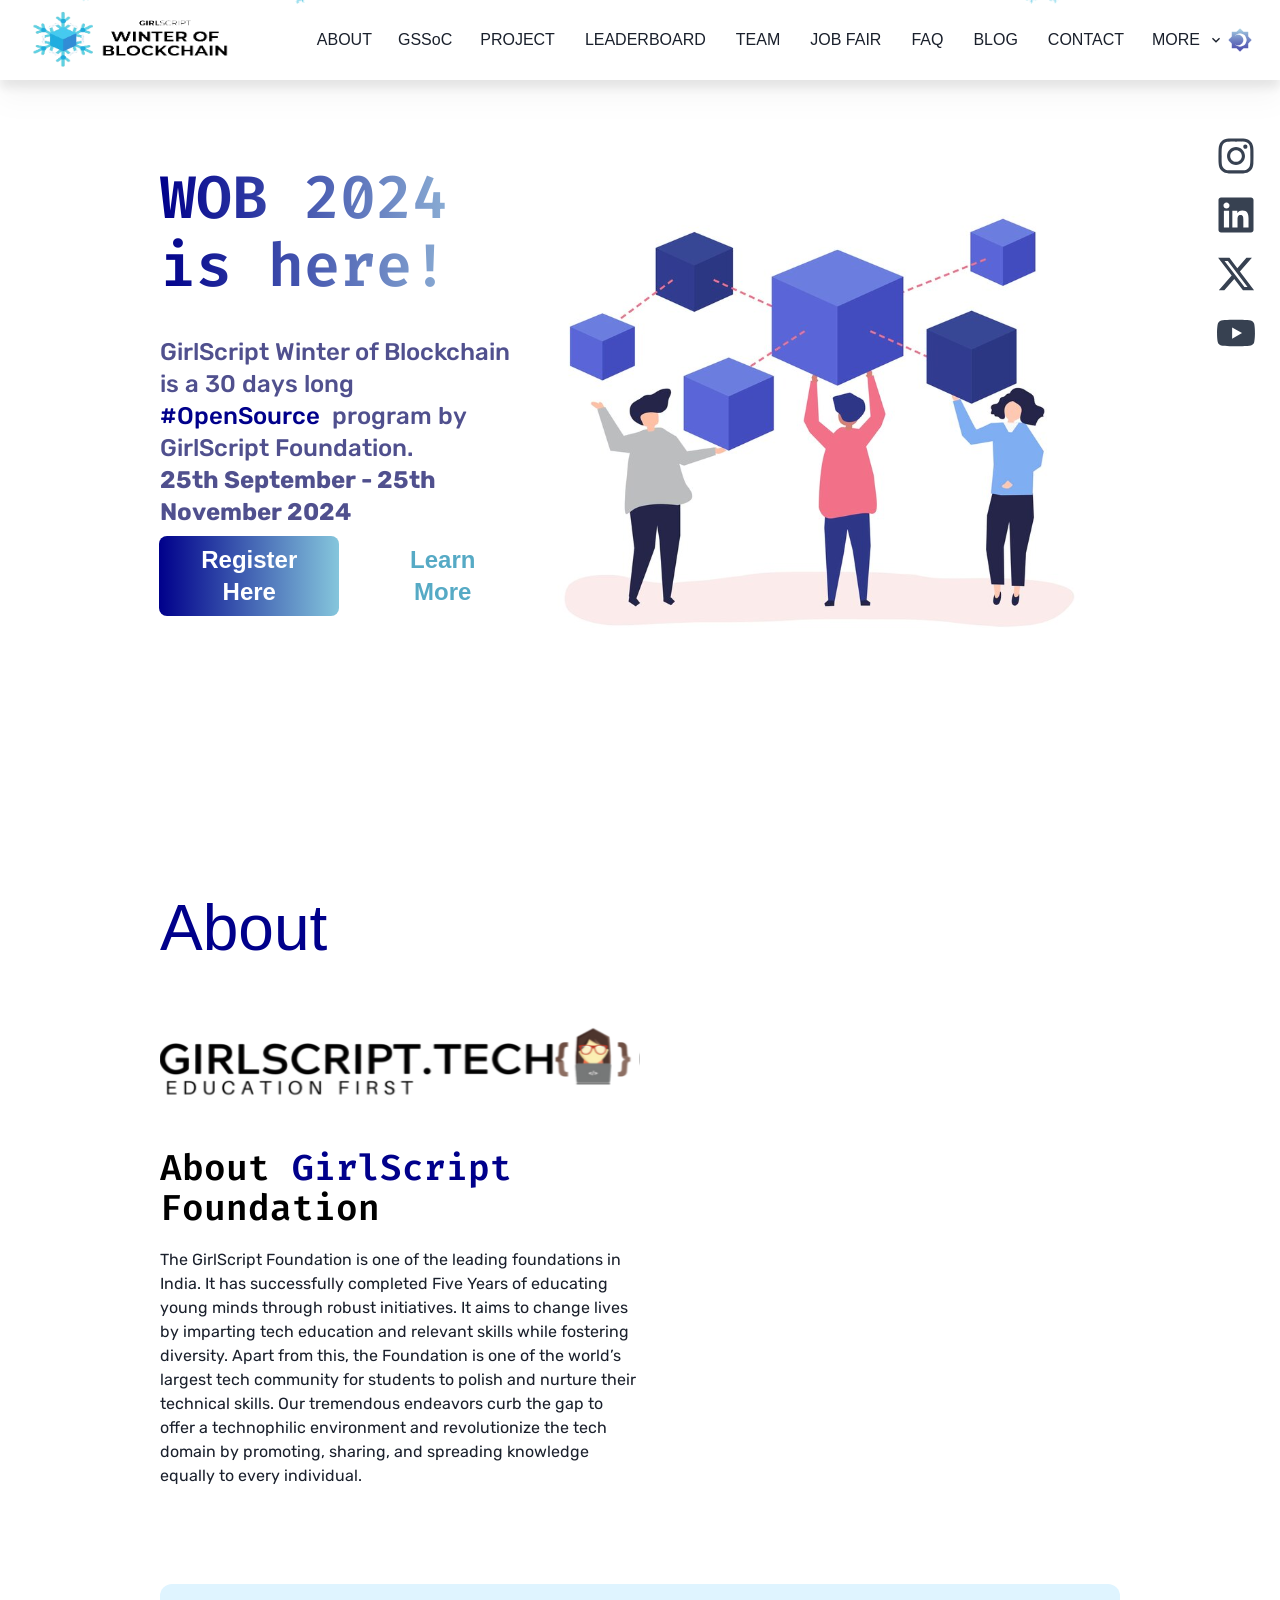
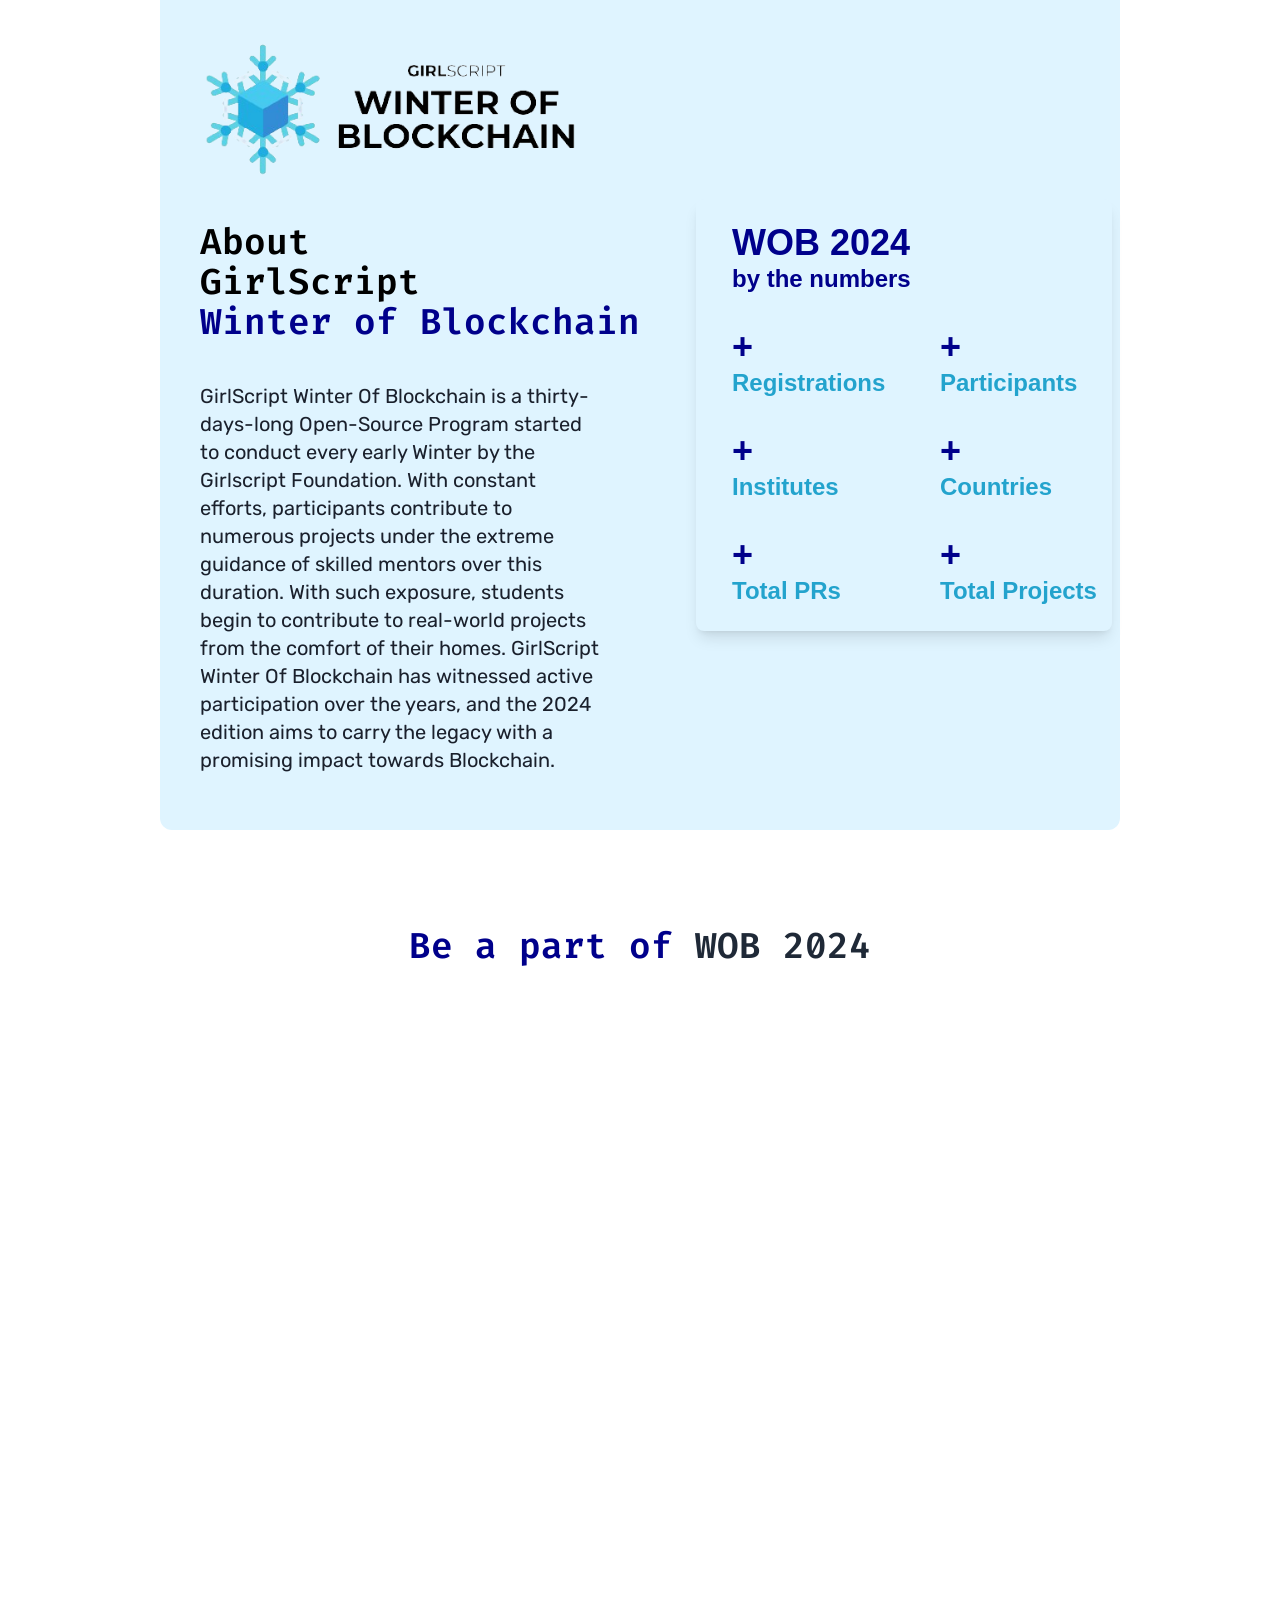
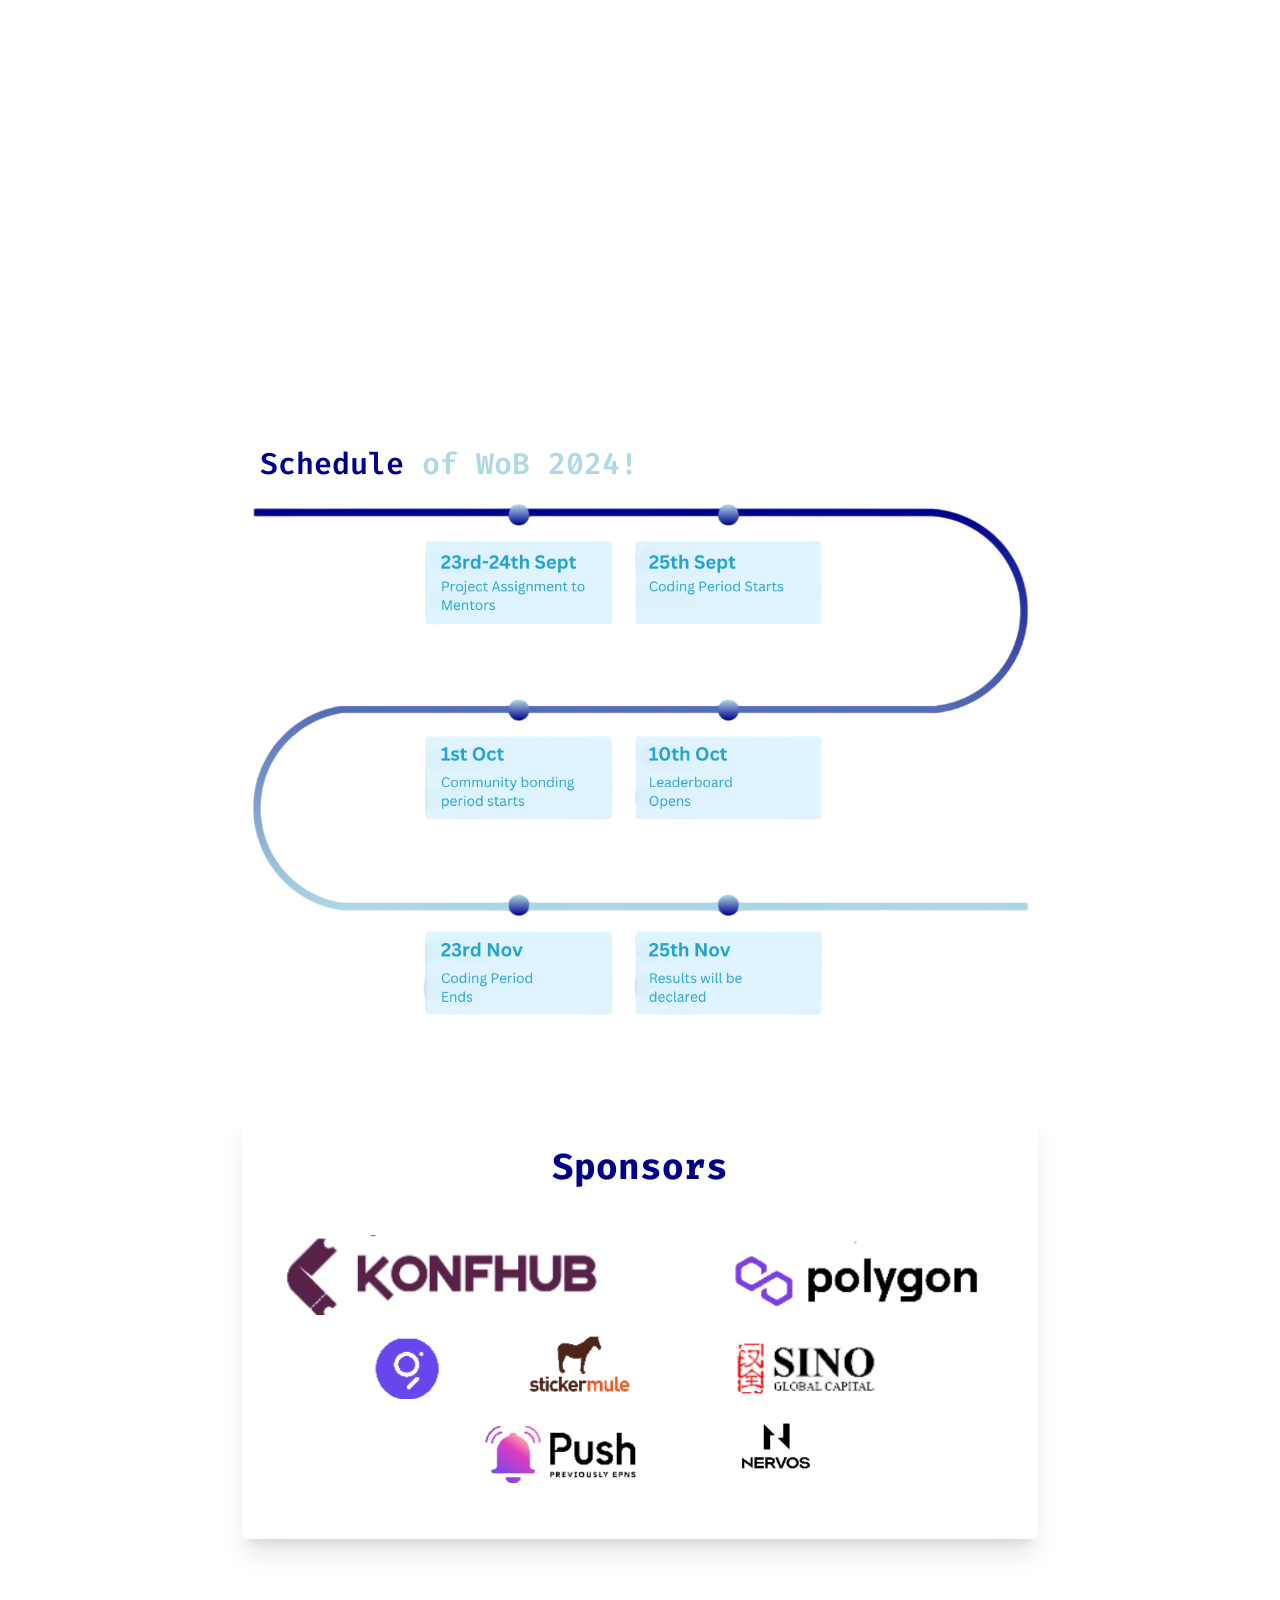
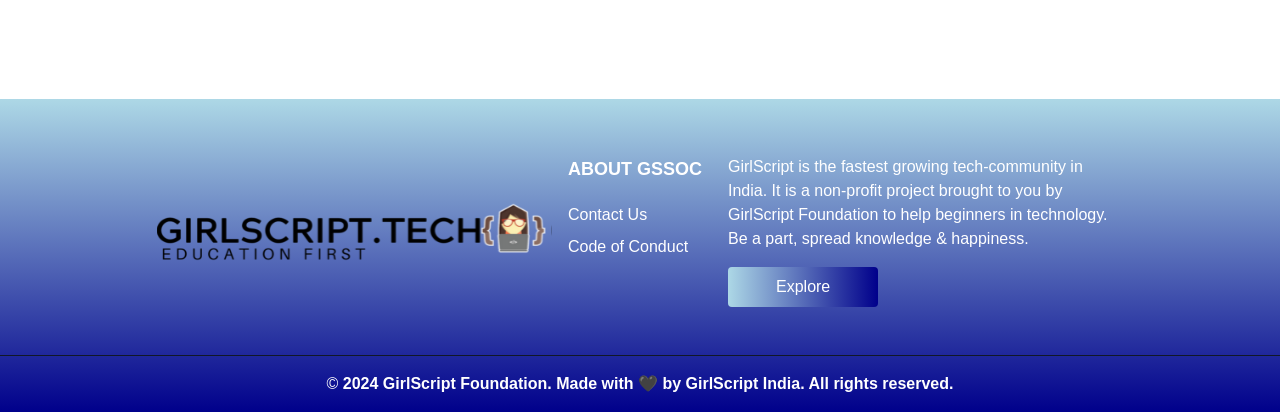
==== index.html @ 6806450c "Deploying to gh-pages from @ girlscript/GS-WOB@f557344ba40207782a99b81d02784aa83be03b54 🚀" ====
<!DOCTYPE html><html><head><meta charSet="utf-8"/><meta name="viewport" content="width=device-width"/><meta name="next-head-count" content="2"/><link rel="preload" href="/_next/static/css/d88851474cd53e49.css" as="style"/><link rel="stylesheet" href="/_next/static/css/d88851474cd53e49.css" data-n-g=""/><noscript data-n-css=""></noscript><script defer="" nomodule="" src="/_next/static/chunks/polyfills-c67a75d1b6f99dc8.js"></script><script src="/_next/static/chunks/webpack-eeb1e4a6befe36e1.js" defer=""></script><script src="/_next/static/chunks/framework-b759e809ec16812b.js" defer=""></script><script src="/_next/static/chunks/main-2c9836ab39151cb8.js" defer=""></script><script src="/_next/static/chunks/pages/_app-d05624e1ec2c5202.js" defer=""></script><script src="/_next/static/chunks/pages/index-8cea9da2bf1e3ccd.js" defer=""></script><script src="/_next/static/betln2hggWYz1Y5YkmkwX/_buildManifest.js" defer=""></script><script src="/_next/static/betln2hggWYz1Y5YkmkwX/_ssgManifest.js" defer=""></script></head><body><div id="__next"><script>!function(){try{var d=document.documentElement,c=d.classList;c.remove('light','dark');var e=localStorage.getItem('theme');if(e){c.add(e|| '')}else{c.add('light');}if(e==='light'||e==='dark'||!e)d.style.colorScheme=e||'light'}catch(t){}}();</script><style data-emotion="css-global 1b7scut">:host,:root,[data-theme]{--chakra-ring-inset:var(--chakra-empty,/*!*/ /*!*/);--chakra-ring-offset-width:0px;--chakra-ring-offset-color:#fff;--chakra-ring-color:rgba(66, 153, 225, 0.6);--chakra-ring-offset-shadow:0 0 #0000;--chakra-ring-shadow:0 0 #0000;--chakra-space-x-reverse:0;--chakra-space-y-reverse:0;--chakra-colors-transparent:transparent;--chakra-colors-current:currentColor;--chakra-colors-black:#000000;--chakra-colors-white:#FFFFFF;--chakra-colors-whiteAlpha-50:rgba(255, 255, 255, 0.04);--chakra-colors-whiteAlpha-100:rgba(255, 255, 255, 0.06);--chakra-colors-whiteAlpha-200:rgba(255, 255, 255, 0.08);--chakra-colors-whiteAlpha-300:rgba(255, 255, 255, 0.16);--chakra-colors-whiteAlpha-400:rgba(255, 255, 255, 0.24);--chakra-colors-whiteAlpha-500:rgba(255, 255, 255, 0.36);--chakra-colors-whiteAlpha-600:rgba(255, 255, 255, 0.48);--chakra-colors-whiteAlpha-700:rgba(255, 255, 255, 0.64);--chakra-colors-whiteAlpha-800:rgba(255, 255, 255, 0.80);--chakra-colors-whiteAlpha-900:rgba(255, 255, 255, 0.92);--chakra-colors-blackAlpha-50:rgba(0, 0, 0, 0.04);--chakra-colors-blackAlpha-100:rgba(0, 0, 0, 0.06);--chakra-colors-blackAlpha-200:rgba(0, 0, 0, 0.08);--chakra-colors-blackAlpha-300:rgba(0, 0, 0, 0.16);--chakra-colors-blackAlpha-400:rgba(0, 0, 0, 0.24);--chakra-colors-blackAlpha-500:rgba(0, 0, 0, 0.36);--chakra-colors-blackAlpha-600:rgba(0, 0, 0, 0.48);--chakra-colors-blackAlpha-700:rgba(0, 0, 0, 0.64);--chakra-colors-blackAlpha-800:rgba(0, 0, 0, 0.80);--chakra-colors-blackAlpha-900:rgba(0, 0, 0, 0.92);--chakra-colors-gray-50:#F7FAFC;--chakra-colors-gray-100:#EDF2F7;--chakra-colors-gray-200:#E2E8F0;--chakra-colors-gray-300:#CBD5E0;--chakra-colors-gray-400:#A0AEC0;--chakra-colors-gray-500:#718096;--chakra-colors-gray-600:#4A5568;--chakra-colors-gray-700:#2D3748;--chakra-colors-gray-800:#1A202C;--chakra-colors-gray-900:#171923;--chakra-colors-red-50:#FFF5F5;--chakra-colors-red-100:#FED7D7;--chakra-colors-red-200:#FEB2B2;--chakra-colors-red-300:#FC8181;--chakra-colors-red-400:#F56565;--chakra-colors-red-500:#E53E3E;--chakra-colors-red-600:#C53030;--chakra-colors-red-700:#9B2C2C;--chakra-colors-red-800:#822727;--chakra-colors-red-900:#63171B;--chakra-colors-orange-50:#FFFAF0;--chakra-colors-orange-100:#FEEBC8;--chakra-colors-orange-200:#FBD38D;--chakra-colors-orange-300:#F6AD55;--chakra-colors-orange-400:#ED8936;--chakra-colors-orange-500:#DD6B20;--chakra-colors-orange-600:#C05621;--chakra-colors-orange-700:#9C4221;--chakra-colors-orange-800:#7B341E;--chakra-colors-orange-900:#652B19;--chakra-colors-yellow-50:#FFFFF0;--chakra-colors-yellow-100:#FEFCBF;--chakra-colors-yellow-200:#FAF089;--chakra-colors-yellow-300:#F6E05E;--chakra-colors-yellow-400:#ECC94B;--chakra-colors-yellow-500:#D69E2E;--chakra-colors-yellow-600:#B7791F;--chakra-colors-yellow-700:#975A16;--chakra-colors-yellow-800:#744210;--chakra-colors-yellow-900:#5F370E;--chakra-colors-green-50:#F0FFF4;--chakra-colors-green-100:#C6F6D5;--chakra-colors-green-200:#9AE6B4;--chakra-colors-green-300:#68D391;--chakra-colors-green-400:#48BB78;--chakra-colors-green-500:#38A169;--chakra-colors-green-600:#2F855A;--chakra-colors-green-700:#276749;--chakra-colors-green-800:#22543D;--chakra-colors-green-900:#1C4532;--chakra-colors-teal-50:#E6FFFA;--chakra-colors-teal-100:#B2F5EA;--chakra-colors-teal-200:#81E6D9;--chakra-colors-teal-300:#4FD1C5;--chakra-colors-teal-400:#38B2AC;--chakra-colors-teal-500:#319795;--chakra-colors-teal-600:#2C7A7B;--chakra-colors-teal-700:#285E61;--chakra-colors-teal-800:#234E52;--chakra-colors-teal-900:#1D4044;--chakra-colors-blue-50:#ebf8ff;--chakra-colors-blue-100:#bee3f8;--chakra-colors-blue-200:#90cdf4;--chakra-colors-blue-300:#63b3ed;--chakra-colors-blue-400:#4299e1;--chakra-colors-blue-500:#3182ce;--chakra-colors-blue-600:#2b6cb0;--chakra-colors-blue-700:#2c5282;--chakra-colors-blue-800:#2a4365;--chakra-colors-blue-900:#1A365D;--chakra-colors-cyan-50:#EDFDFD;--chakra-colors-cyan-100:#C4F1F9;--chakra-colors-cyan-200:#9DECF9;--chakra-colors-cyan-300:#76E4F7;--chakra-colors-cyan-400:#0BC5EA;--chakra-colors-cyan-500:#00B5D8;--chakra-colors-cyan-600:#00A3C4;--chakra-colors-cyan-700:#0987A0;--chakra-colors-cyan-800:#086F83;--chakra-colors-cyan-900:#065666;--chakra-colors-purple-50:#FAF5FF;--chakra-colors-purple-100:#E9D8FD;--chakra-colors-purple-200:#D6BCFA;--chakra-colors-purple-300:#B794F4;--chakra-colors-purple-400:#9F7AEA;--chakra-colors-purple-500:#805AD5;--chakra-colors-purple-600:#6B46C1;--chakra-colors-purple-700:#553C9A;--chakra-colors-purple-800:#44337A;--chakra-colors-purple-900:#322659;--chakra-colors-pink-50:#FFF5F7;--chakra-colors-pink-100:#FED7E2;--chakra-colors-pink-200:#FBB6CE;--chakra-colors-pink-300:#F687B3;--chakra-colors-pink-400:#ED64A6;--chakra-colors-pink-500:#D53F8C;--chakra-colors-pink-600:#B83280;--chakra-colors-pink-700:#97266D;--chakra-colors-pink-800:#702459;--chakra-colors-pink-900:#521B41;--chakra-colors-linkedin-50:#E8F4F9;--chakra-colors-linkedin-100:#CFEDFB;--chakra-colors-linkedin-200:#9BDAF3;--chakra-colors-linkedin-300:#68C7EC;--chakra-colors-linkedin-400:#34B3E4;--chakra-colors-linkedin-500:#00A0DC;--chakra-colors-linkedin-600:#008CC9;--chakra-colors-linkedin-700:#0077B5;--chakra-colors-linkedin-800:#005E93;--chakra-colors-linkedin-900:#004471;--chakra-colors-facebook-50:#E8F4F9;--chakra-colors-facebook-100:#D9DEE9;--chakra-colors-facebook-200:#B7C2DA;--chakra-colors-facebook-300:#6482C0;--chakra-colors-facebook-400:#4267B2;--chakra-colors-facebook-500:#385898;--chakra-colors-facebook-600:#314E89;--chakra-colors-facebook-700:#29487D;--chakra-colors-facebook-800:#223B67;--chakra-colors-facebook-900:#1E355B;--chakra-colors-messenger-50:#D0E6FF;--chakra-colors-messenger-100:#B9DAFF;--chakra-colors-messenger-200:#A2CDFF;--chakra-colors-messenger-300:#7AB8FF;--chakra-colors-messenger-400:#2E90FF;--chakra-colors-messenger-500:#0078FF;--chakra-colors-messenger-600:#0063D1;--chakra-colors-messenger-700:#0052AC;--chakra-colors-messenger-800:#003C7E;--chakra-colors-messenger-900:#002C5C;--chakra-colors-whatsapp-50:#dffeec;--chakra-colors-whatsapp-100:#b9f5d0;--chakra-colors-whatsapp-200:#90edb3;--chakra-colors-whatsapp-300:#65e495;--chakra-colors-whatsapp-400:#3cdd78;--chakra-colors-whatsapp-500:#22c35e;--chakra-colors-whatsapp-600:#179848;--chakra-colors-whatsapp-700:#0c6c33;--chakra-colors-whatsapp-800:#01421c;--chakra-colors-whatsapp-900:#001803;--chakra-colors-twitter-50:#E5F4FD;--chakra-colors-twitter-100:#C8E9FB;--chakra-colors-twitter-200:#A8DCFA;--chakra-colors-twitter-300:#83CDF7;--chakra-colors-twitter-400:#57BBF5;--chakra-colors-twitter-500:#1DA1F2;--chakra-colors-twitter-600:#1A94DA;--chakra-colors-twitter-700:#1681BF;--chakra-colors-twitter-800:#136B9E;--chakra-colors-twitter-900:#0D4D71;--chakra-colors-telegram-50:#E3F2F9;--chakra-colors-telegram-100:#C5E4F3;--chakra-colors-telegram-200:#A2D4EC;--chakra-colors-telegram-300:#7AC1E4;--chakra-colors-telegram-400:#47A9DA;--chakra-colors-telegram-500:#0088CC;--chakra-colors-telegram-600:#007AB8;--chakra-colors-telegram-700:#006BA1;--chakra-colors-telegram-800:#005885;--chakra-colors-telegram-900:#003F5E;--chakra-borders-none:0;--chakra-borders-1px:1px solid;--chakra-borders-2px:2px solid;--chakra-borders-4px:4px solid;--chakra-borders-8px:8px solid;--chakra-fonts-heading:-apple-system,BlinkMacSystemFont,"Segoe UI",Helvetica,Arial,sans-serif,"Apple Color Emoji","Segoe UI Emoji","Segoe UI Symbol";--chakra-fonts-body:-apple-system,BlinkMacSystemFont,"Segoe UI",Helvetica,Arial,sans-serif,"Apple Color Emoji","Segoe UI Emoji","Segoe UI Symbol";--chakra-fonts-mono:SFMono-Regular,Menlo,Monaco,Consolas,"Liberation Mono","Courier New",monospace;--chakra-fontSizes-3xs:0.45rem;--chakra-fontSizes-2xs:0.625rem;--chakra-fontSizes-xs:0.75rem;--chakra-fontSizes-sm:0.875rem;--chakra-fontSizes-md:1rem;--chakra-fontSizes-lg:1.125rem;--chakra-fontSizes-xl:1.25rem;--chakra-fontSizes-2xl:1.5rem;--chakra-fontSizes-3xl:1.875rem;--chakra-fontSizes-4xl:2.25rem;--chakra-fontSizes-5xl:3rem;--chakra-fontSizes-6xl:3.75rem;--chakra-fontSizes-7xl:4.5rem;--chakra-fontSizes-8xl:6rem;--chakra-fontSizes-9xl:8rem;--chakra-fontWeights-hairline:100;--chakra-fontWeights-thin:200;--chakra-fontWeights-light:300;--chakra-fontWeights-normal:400;--chakra-fontWeights-medium:500;--chakra-fontWeights-semibold:600;--chakra-fontWeights-bold:700;--chakra-fontWeights-extrabold:800;--chakra-fontWeights-black:900;--chakra-letterSpacings-tighter:-0.05em;--chakra-letterSpacings-tight:-0.025em;--chakra-letterSpacings-normal:0;--chakra-letterSpacings-wide:0.025em;--chakra-letterSpacings-wider:0.05em;--chakra-letterSpacings-widest:0.1em;--chakra-lineHeights-3:.75rem;--chakra-lineHeights-4:1rem;--chakra-lineHeights-5:1.25rem;--chakra-lineHeights-6:1.5rem;--chakra-lineHeights-7:1.75rem;--chakra-lineHeights-8:2rem;--chakra-lineHeights-9:2.25rem;--chakra-lineHeights-10:2.5rem;--chakra-lineHeights-normal:normal;--chakra-lineHeights-none:1;--chakra-lineHeights-shorter:1.25;--chakra-lineHeights-short:1.375;--chakra-lineHeights-base:1.5;--chakra-lineHeights-tall:1.625;--chakra-lineHeights-taller:2;--chakra-radii-none:0;--chakra-radii-sm:0.125rem;--chakra-radii-base:0.25rem;--chakra-radii-md:0.375rem;--chakra-radii-lg:0.5rem;--chakra-radii-xl:0.75rem;--chakra-radii-2xl:1rem;--chakra-radii-3xl:1.5rem;--chakra-radii-full:9999px;--chakra-space-1:0.25rem;--chakra-space-2:0.5rem;--chakra-space-3:0.75rem;--chakra-space-4:1rem;--chakra-space-5:1.25rem;--chakra-space-6:1.5rem;--chakra-space-7:1.75rem;--chakra-space-8:2rem;--chakra-space-9:2.25rem;--chakra-space-10:2.5rem;--chakra-space-12:3rem;--chakra-space-14:3.5rem;--chakra-space-16:4rem;--chakra-space-20:5rem;--chakra-space-24:6rem;--chakra-space-28:7rem;--chakra-space-32:8rem;--chakra-space-36:9rem;--chakra-space-40:10rem;--chakra-space-44:11rem;--chakra-space-48:12rem;--chakra-space-52:13rem;--chakra-space-56:14rem;--chakra-space-60:15rem;--chakra-space-64:16rem;--chakra-space-72:18rem;--chakra-space-80:20rem;--chakra-space-96:24rem;--chakra-space-px:1px;--chakra-space-0-5:0.125rem;--chakra-space-1-5:0.375rem;--chakra-space-2-5:0.625rem;--chakra-space-3-5:0.875rem;--chakra-shadows-xs:0 0 0 1px rgba(0, 0, 0, 0.05);--chakra-shadows-sm:0 1px 2px 0 rgba(0, 0, 0, 0.05);--chakra-shadows-base:0 1px 3px 0 rgba(0, 0, 0, 0.1),0 1px 2px 0 rgba(0, 0, 0, 0.06);--chakra-shadows-md:0 4px 6px -1px rgba(0, 0, 0, 0.1),0 2px 4px -1px rgba(0, 0, 0, 0.06);--chakra-shadows-lg:0 10px 15px -3px rgba(0, 0, 0, 0.1),0 4px 6px -2px rgba(0, 0, 0, 0.05);--chakra-shadows-xl:0 20px 25px -5px rgba(0, 0, 0, 0.1),0 10px 10px -5px rgba(0, 0, 0, 0.04);--chakra-shadows-2xl:0 25px 50px -12px rgba(0, 0, 0, 0.25);--chakra-shadows-outline:0 0 0 3px rgba(66, 153, 225, 0.6);--chakra-shadows-inner:inset 0 2px 4px 0 rgba(0,0,0,0.06);--chakra-shadows-none:none;--chakra-shadows-dark-lg:rgba(0, 0, 0, 0.1) 0px 0px 0px 1px,rgba(0, 0, 0, 0.2) 0px 5px 10px,rgba(0, 0, 0, 0.4) 0px 15px 40px;--chakra-sizes-1:0.25rem;--chakra-sizes-2:0.5rem;--chakra-sizes-3:0.75rem;--chakra-sizes-4:1rem;--chakra-sizes-5:1.25rem;--chakra-sizes-6:1.5rem;--chakra-sizes-7:1.75rem;--chakra-sizes-8:2rem;--chakra-sizes-9:2.25rem;--chakra-sizes-10:2.5rem;--chakra-sizes-12:3rem;--chakra-sizes-14:3.5rem;--chakra-sizes-16:4rem;--chakra-sizes-20:5rem;--chakra-sizes-24:6rem;--chakra-sizes-28:7rem;--chakra-sizes-32:8rem;--chakra-sizes-36:9rem;--chakra-sizes-40:10rem;--chakra-sizes-44:11rem;--chakra-sizes-48:12rem;--chakra-sizes-52:13rem;--chakra-sizes-56:14rem;--chakra-sizes-60:15rem;--chakra-sizes-64:16rem;--chakra-sizes-72:18rem;--chakra-sizes-80:20rem;--chakra-sizes-96:24rem;--chakra-sizes-px:1px;--chakra-sizes-0-5:0.125rem;--chakra-sizes-1-5:0.375rem;--chakra-sizes-2-5:0.625rem;--chakra-sizes-3-5:0.875rem;--chakra-sizes-max:max-content;--chakra-sizes-min:min-content;--chakra-sizes-full:100%;--chakra-sizes-3xs:14rem;--chakra-sizes-2xs:16rem;--chakra-sizes-xs:20rem;--chakra-sizes-sm:24rem;--chakra-sizes-md:28rem;--chakra-sizes-lg:32rem;--chakra-sizes-xl:36rem;--chakra-sizes-2xl:42rem;--chakra-sizes-3xl:48rem;--chakra-sizes-4xl:56rem;--chakra-sizes-5xl:64rem;--chakra-sizes-6xl:72rem;--chakra-sizes-7xl:80rem;--chakra-sizes-8xl:90rem;--chakra-sizes-prose:60ch;--chakra-sizes-container-sm:640px;--chakra-sizes-container-md:768px;--chakra-sizes-container-lg:1024px;--chakra-sizes-container-xl:1280px;--chakra-zIndices-hide:-1;--chakra-zIndices-auto:auto;--chakra-zIndices-base:0;--chakra-zIndices-docked:10;--chakra-zIndices-dropdown:1000;--chakra-zIndices-sticky:1100;--chakra-zIndices-banner:1200;--chakra-zIndices-overlay:1300;--chakra-zIndices-modal:1400;--chakra-zIndices-popover:1500;--chakra-zIndices-skipLink:1600;--chakra-zIndices-toast:1700;--chakra-zIndices-tooltip:1800;--chakra-transition-property-common:background-color,border-color,color,fill,stroke,opacity,box-shadow,transform;--chakra-transition-property-colors:background-color,border-color,color,fill,stroke;--chakra-transition-property-dimensions:width,height;--chakra-transition-property-position:left,right,top,bottom;--chakra-transition-property-background:background-color,background-image,background-position;--chakra-transition-easing-ease-in:cubic-bezier(0.4, 0, 1, 1);--chakra-transition-easing-ease-out:cubic-bezier(0, 0, 0.2, 1);--chakra-transition-easing-ease-in-out:cubic-bezier(0.4, 0, 0.2, 1);--chakra-transition-duration-ultra-fast:50ms;--chakra-transition-duration-faster:100ms;--chakra-transition-duration-fast:150ms;--chakra-transition-duration-normal:200ms;--chakra-transition-duration-slow:300ms;--chakra-transition-duration-slower:400ms;--chakra-transition-duration-ultra-slow:500ms;--chakra-blur-none:0;--chakra-blur-sm:4px;--chakra-blur-base:8px;--chakra-blur-md:12px;--chakra-blur-lg:16px;--chakra-blur-xl:24px;--chakra-blur-2xl:40px;--chakra-blur-3xl:64px;--chakra-breakpoints-base:0em;--chakra-breakpoints-sm:30em;--chakra-breakpoints-md:48em;--chakra-breakpoints-lg:62em;--chakra-breakpoints-xl:80em;--chakra-breakpoints-2xl:96em;}.chakra-ui-light :host:not([data-theme]),.chakra-ui-light :root:not([data-theme]),.chakra-ui-light [data-theme]:not([data-theme]),[data-theme=light] :host:not([data-theme]),[data-theme=light] :root:not([data-theme]),[data-theme=light] [data-theme]:not([data-theme]),:host[data-theme=light],:root[data-theme=light],[data-theme][data-theme=light]{--chakra-colors-chakra-body-text:var(--chakra-colors-gray-800);--chakra-colors-chakra-body-bg:var(--chakra-colors-white);--chakra-colors-chakra-border-color:var(--chakra-colors-gray-200);--chakra-colors-chakra-inverse-text:var(--chakra-colors-white);--chakra-colors-chakra-subtle-bg:var(--chakra-colors-gray-100);--chakra-colors-chakra-subtle-text:var(--chakra-colors-gray-600);--chakra-colors-chakra-placeholder-color:var(--chakra-colors-gray-500);}.chakra-ui-dark :host:not([data-theme]),.chakra-ui-dark :root:not([data-theme]),.chakra-ui-dark [data-theme]:not([data-theme]),[data-theme=dark] :host:not([data-theme]),[data-theme=dark] :root:not([data-theme]),[data-theme=dark] [data-theme]:not([data-theme]),:host[data-theme=dark],:root[data-theme=dark],[data-theme][data-theme=dark]{--chakra-colors-chakra-body-text:var(--chakra-colors-whiteAlpha-900);--chakra-colors-chakra-body-bg:var(--chakra-colors-gray-800);--chakra-colors-chakra-border-color:var(--chakra-colors-whiteAlpha-300);--chakra-colors-chakra-inverse-text:var(--chakra-colors-gray-800);--chakra-colors-chakra-subtle-bg:var(--chakra-colors-gray-700);--chakra-colors-chakra-subtle-text:var(--chakra-colors-gray-400);--chakra-colors-chakra-placeholder-color:var(--chakra-colors-whiteAlpha-400);}</style><style data-emotion="css-global fubdgu">html{line-height:1.5;-webkit-text-size-adjust:100%;font-family:system-ui,sans-serif;-webkit-font-smoothing:antialiased;text-rendering:optimizeLegibility;-moz-osx-font-smoothing:grayscale;touch-action:manipulation;}body{position:relative;min-height:100%;margin:0;font-feature-settings:"kern";}:where(*, *::before, *::after){border-width:0;border-style:solid;box-sizing:border-box;word-wrap:break-word;}main{display:block;}hr{border-top-width:1px;box-sizing:content-box;height:0;overflow:visible;}:where(pre, code, kbd,samp){font-family:SFMono-Regular,Menlo,Monaco,Consolas,monospace;font-size:1em;}a{background-color:transparent;color:inherit;-webkit-text-decoration:inherit;text-decoration:inherit;}abbr[title]{border-bottom:none;-webkit-text-decoration:underline;text-decoration:underline;-webkit-text-decoration:underline dotted;-webkit-text-decoration:underline dotted;text-decoration:underline dotted;}:where(b, strong){font-weight:bold;}small{font-size:80%;}:where(sub,sup){font-size:75%;line-height:0;position:relative;vertical-align:baseline;}sub{bottom:-0.25em;}sup{top:-0.5em;}img{border-style:none;}:where(button, input, optgroup, select, textarea){font-family:inherit;font-size:100%;line-height:1.15;margin:0;}:where(button, input){overflow:visible;}:where(button, select){text-transform:none;}:where(
          button::-moz-focus-inner,
          [type="button"]::-moz-focus-inner,
          [type="reset"]::-moz-focus-inner,
          [type="submit"]::-moz-focus-inner
        ){border-style:none;padding:0;}fieldset{padding:0.35em 0.75em 0.625em;}legend{box-sizing:border-box;color:inherit;display:table;max-width:100%;padding:0;white-space:normal;}progress{vertical-align:baseline;}textarea{overflow:auto;}:where([type="checkbox"], [type="radio"]){box-sizing:border-box;padding:0;}input[type="number"]::-webkit-inner-spin-button,input[type="number"]::-webkit-outer-spin-button{-webkit-appearance:none!important;}input[type="number"]{-moz-appearance:textfield;}input[type="search"]{-webkit-appearance:textfield;outline-offset:-2px;}input[type="search"]::-webkit-search-decoration{-webkit-appearance:none!important;}::-webkit-file-upload-button{-webkit-appearance:button;font:inherit;}details{display:block;}summary{display:-webkit-box;display:-webkit-list-item;display:-ms-list-itembox;display:list-item;}template{display:none;}[hidden]{display:none!important;}:where(
          blockquote,
          dl,
          dd,
          h1,
          h2,
          h3,
          h4,
          h5,
          h6,
          hr,
          figure,
          p,
          pre
        ){margin:0;}button{background:transparent;padding:0;}fieldset{margin:0;padding:0;}:where(ol, ul){margin:0;padding:0;}textarea{resize:vertical;}:where(button, [role="button"]){cursor:pointer;}button::-moz-focus-inner{border:0!important;}table{border-collapse:collapse;}:where(h1, h2, h3, h4, h5, h6){font-size:inherit;font-weight:inherit;}:where(button, input, optgroup, select, textarea){padding:0;line-height:inherit;color:inherit;}:where(img, svg, video, canvas, audio, iframe, embed, object){display:block;}:where(img, video){max-width:100%;height:auto;}[data-js-focus-visible] :focus:not([data-focus-visible-added]):not(
          [data-focus-visible-disabled]
        ){outline:none;box-shadow:none;}select::-ms-expand{display:none;}:root,:host{--chakra-vh:100vh;}@supports (height: -webkit-fill-available){:root,:host{--chakra-vh:-webkit-fill-available;}}@supports (height: -moz-fill-available){:root,:host{--chakra-vh:-moz-fill-available;}}@supports (height: 100dvh){:root,:host{--chakra-vh:100dvh;}}</style><style data-emotion="css-global 1cgn62j">body{font-family:var(--chakra-fonts-body);color:var(--chakra-colors-chakra-body-text);background:var(--chakra-colors-chakra-body-bg);transition-property:background-color;transition-duration:var(--chakra-transition-duration-normal);line-height:var(--chakra-lineHeights-base);}*::-webkit-input-placeholder{color:var(--chakra-colors-chakra-placeholder-color);}*::-moz-placeholder{color:var(--chakra-colors-chakra-placeholder-color);}*:-ms-input-placeholder{color:var(--chakra-colors-chakra-placeholder-color);}*::placeholder{color:var(--chakra-colors-chakra-placeholder-color);}*,*::before,::after{border-color:var(--chakra-colors-chakra-border-color);}</style><div class="transition-colors dark:bg-darkmode_gray-0 dark:transition-colors"> <style>
      #nprogress {
        pointer-events: none;
      }
      #nprogress .bar {
        background: #85C6DC;
        position: fixed;
        z-index: 9999;
        top: 0;
        left: 0;
        width: 100%;
        height: 3px;
      }
      #nprogress .peg {
        display: block;
        position: absolute;
        right: 0px;
        width: 100px;
        height: 100%;
        box-shadow: 0 0 10px #85C6DC, 0 0 5px #85C6DC;
        opacity: 1;
        -webkit-transform: rotate(3deg) translate(0px, -4px);
        -ms-transform: rotate(3deg) translate(0px, -4px);
        transform: rotate(3deg) translate(0px, -4px);
      }
      #nprogress .spinner {
        display: block;
        position: fixed;
        z-index: 1031;
        top: 15px;
        right: 15px;
      }
      #nprogress .spinner-icon {
        width: 18px;
        height: 18px;
        box-sizing: border-box;
        border: solid 2px transparent;
        border-top-color: #85C6DC;
        border-left-color: #85C6DC;
        border-radius: 50%;
        -webkit-animation: nprogresss-spinner 400ms linear infinite;
        animation: nprogress-spinner 400ms linear infinite;
      }
      .nprogress-custom-parent {
        overflow: hidden;
        position: relative;
      }
      .nprogress-custom-parent #nprogress .spinner,
      .nprogress-custom-parent #nprogress .bar {
        position: absolute;
      }
      @-webkit-keyframes nprogress-spinner {
        0% {
          -webkit-transform: rotate(0deg);
        }
        100% {
          -webkit-transform: rotate(360deg);
        }
      }
      @keyframes nprogress-spinner {
        0% {
          transform: rotate(0deg);
        }
        100% {
          transform: rotate(360deg);
        }
      }
    </style><div class="hidden lg:block"><span class="sc-aXZVg yrKom"><svg width="22" height="22" viewBox="0 0 24 24" fill="none" stroke="#fff" stroke-width="2" stroke-linecap="round" stroke-linejoin="round"><path d="M12 19V5M5 12l7-7 7 7"></path></svg></span></div><div class="scroll-progress-container"><div class="scroll-progress-bar" style="width:0;background:#85C6DC"></div></div><footer id="Contact"><div class="footer-2 bg-gradient-to-b from-[#ADD8E6] to-[#00008B] pt-6 md:pt-8"><div class="container px-4 mx-auto"><div class="md:flex md:flex-wrap justify-center md:-mx-4 py-6 md:pb-8"><div class="footer-info pt-10 lg:w-1/3 md:px-4"><img class="cursor-pointer" src="/GS_Foundation_logo_Black.svg" alt="logo"/></div><div class="md:w-2/3 max-w-[144px] lg:w-1/3 justify-center mt-12 lg:mt-0"><div class="sm:flex"><div class="sm:flex-1"><h6 class="text-lg font-bold text-white uppercase mt-4 md:mt-0 mb-4 hover:underline">ABOUT GSSOC</h6><div><span class="font-normal text-white py-1 hover:underline block cursor-pointer">Contact Us</span><a class="font-normal text-white py-1 block hover:underline" href="/wobCodeofConduct">Code of Conduct</a></div></div></div></div><div class="md:w-1/3 max-w-[480px] md:px-4 md:text-left mt-12 lg:mt-0"><h5 class="text-base text-white font-normal mb-4">GirlScript is the fastest growing tech-community in India. It is a non-profit project brought to you by GirlScript Foundation to help beginners in technology. Be a part, spread knowledge &amp; happiness.</h5><a href="https://www.linkedin.com/company/girlscript-foundation/?originalSubdomain=in"><button class="bg-gradient-to-r from-[#ADD8E6] to-[#00008B] text-white rounded py-2 px-4 md:px-12">Explore</button></a></div></div></div><div class="border-t border-solid border-gray-900 mt-4 py-4"><div class="container px-4 mx-auto"><div class="md:flex md:-mx-4 md:items-center"><div class="md:flex-1 md:px-4 text-center "><p class="text-white">©<!-- --> <strong>2024 GirlScript Foundation. Made with 🖤️ by GirlScript India. All rights reserved.</strong></p></div></div></div></div></div></footer></div><span></span><span id="__chakra_env" hidden=""></span></div><script id="__NEXT_DATA__" type="application/json">{"props":{"pageProps":{}},"page":"/","query":{},"buildId":"betln2hggWYz1Y5YkmkwX","nextExport":true,"autoExport":true,"isFallback":false,"scriptLoader":[]}</script></body></html>
---- _next/static/css/d88851474cd53e49.css ----
@import url("https://fonts.googleapis.com/css2?family=Rubik");@import url("https://fonts.googleapis.com/css2?family=Fira+Code&display=swap");@import url("https://fonts.googleapis.com/css2?family=Playfair+Display&display=swap");
/* ! tailwindcss v3.4.6 | MIT License | https://tailwindcss.com */:host,html{-moz-tab-size:4;-o-tab-size:4}input::-moz-placeholder,textarea::-moz-placeholder{opacity:1;color:#9ca3af}.appearance-none{-webkit-appearance:none;-moz-appearance:none}.gap-x-1{-moz-column-gap:.25rem}.gap-x-20{-moz-column-gap:5rem}.gap-x-28{-moz-column-gap:7rem}.object-cover{-o-object-fit:cover}.object-right{-o-object-position:right}.placeholder-\[\#85C6DC\]::-moz-placeholder{--tw-placeholder-opacity:1;color:rgb(133 198 220/var(--tw-placeholder-opacity))}html{scroll-behavior:smooth}.snowflake{position:fixed;top:-10px;width:20px;height:20px;background-image:url(/WoB/snowfall.png);background-size:cover;background-repeat:no-repeat;opacity:.8;pointer-events:none;animation:fall linear infinite}@keyframes fall{to{transform:translateY(100vh)}}.flip-clock{--fcc-flip-duration:0.5s;--fcc-spacing:8px;--fcc-digit-block-width:84px;--fcc-digit-block-height:90px;--fcc-digit-block-radius:5px;--fcc-digit-block-spacing:5px;--fcc-digit-font-size:98px;--fcc-digit-color:#fff;--fcc-label-font-size:18px;--fcc-label-color:#fff;--fcc-background:radial-gradient(circle,#add8e6 0%,#00008b 100%);--fcc-divider-color:#fff;--fcc-divider-height:3px;--fcc-separator-size:6px;--fcc-separator-color:#fff}@media (max-width:768px){.flip-clock{--fcc-digit-block-width:60px;--fcc-digit-block-height:65px;--fcc-digit-font-size:70px;--fcc-label-font-size:14px}}@media (max-width:480px){.flip-clock{--fcc-digit-block-width:25px;--fcc-digit-block-height:30px;--fcc-digit-font-size:20px;--fcc-label-font-size:8px;--fcc-divider-height:1px;--fcc-separator-size:3px}}@keyframes float{0%{transform:translatey(0)}50%{transform:translatey(-20px)}to{transform:translatey(0)}}.img__container>img{transform:translatey(0);animation:float 6s ease-in-out infinite}#CTA-button{transition:1s ease-in-out;margin-left:-1px;margin-right:10px}#CTA-button:hover{transform:scale(1.1);box-shadow:0 0 20px #ff7a19}#CTA-button-wob{transition:1s ease-in-out;margin-left:-1px;margin-right:10px}#CTA-button-wob:hover{transform:scale(1.1);box-shadow:0 0 20px #85c6dc}#CTA-button1{transition:1s ease-in-out;margin-left:10px}#CTA-button1:hover{transform:scale(1.1);box-shadow:0 0 20px #ff7a19}.link-underline{border-bottom-width:0;background-image:linear-gradient(transparent,transparent),linear-gradient(#fff,#fff);background-size:0 3px;background-position:0 100%;background-repeat:no-repeat;transition:background-size .2s ease-in-out}.link-underline-black{background-image:linear-gradient(transparent,transparent),linear-gradient(#ff6701,#fc9219)}.link-underline:hover{background-size:100% 3px;background-position:0 100%}.statscol{width:200px}.timeline-item-title .active{font-size:xx-large}#Sponsors{padding-top:100px;margin-top:-100px}.search-count{position:absolute;left:auto;right:21px;color:#94a3b8;-webkit-user-select:none;-ms-user-select:none;z-index:0}.search-container{max-width:300px;width:80%;align-items:center;justify-content:flex-end}.loader-div{position:fixed;width:100vw;height:100vh;top:0;z-index:13}.overlay{height:100%;top:0;background-color:#f1f5f9;opacity:.8}.loader-group-container,.overlay{position:absolute;width:100%;z-index:13}.loader-group-container{top:38vh;opacity:1;align-items:center}.loader-group{background-color:#fff;height:200px;width:200px;display:flex;flex-direction:column;align-items:center;margin:auto;justify-content:center;padding:0 10px;box-shadow:0 7px 29px 0 hsla(240,5%,41%,.2)}.fullscreen{position:fixed;z-index:13;height:200vh;width:96vw;margin:0 2vw}.table-cell{vertical-align:middle}.loader{height:4rem!important;width:4rem!important}.loading-msg{color:#000;margin-top:20px;font-family:Rubik,sans-serif;font-size:16px;text-align:center}.skeleton-circle-lg{height:160px!important;width:160px!important;margin:auto}.skeleton-circle-md{height:80px!important;width:80px!important;margin:auto}.pr-links{color:#2563eb;opacity:.9}.dark-modal .pr-links{color:#dbeafe}.pr-links:hover{text-decoration:underline;opacity:1}.close-btn:hover,.view-btn:hover{background-color:#fa500c!important}.dark-modal{background-color:#000!important}.modal-score{background-color:#ebfaeb;margin-left:20px;font-size:22px}.username:hover{text-decoration:underline}.pagination-holder{position:relative;width:100%;margin-bottom:15px;height:50px}.pagination{display:flex;justify-content:flex-end;margin-top:10px;width:fit-content;width:-moz-fit-content;position:absolute;right:0;background-color:#f3f4f6;padding:5px;border-radius:100px;transition:all .5s ease-in-out 0s}.dark-theme.pagination{background-color:#171717}.pagination .page-item{height:2.2rem;width:2.4rem;align-items:center;cursor:pointer;border-radius:100px;transition:all .5s ease-in-out 0s}.pagination .page-item:last-child{border-right:none}.dark-theme.pagination .page-item.active-page{background-color:#525252;box-shadow:inset 0 30px 60px -12px rgba(50,50,93,.25),inset 0 18px 36px -18px rgba(0,0,0,.3)}.pagination .page-item.active-page{background-color:#d1d5db;box-shadow:0 2px 5px -1px rgba(50,50,93,.25),0 1px 3px -1px rgba(0,0,0,.3)}.dark-theme.pagination .page-item .page-link{color:#fff}.pagination .page-link{font-weight:bolder;display:flex;height:100%;align-items:center;align-self:center;justify-content:center;transition:all .5s ease-in-out 0s}@media screen and (max-width:600px){.css-1blinku-TitleWrapper{color:#fc9219;font-size:xx-small!important;text-align:left!important}.pagination{padding:0}.pagination .page-item{height:35px;width:30px}}@media screen and (min-width:601px){.css-1blinku-TitleWrapper{color:#fc9219}}@media screen and (max-width:800px){.search-container{max-width:200px;width:80%}.loader-group{height:150px;width:150px}.table-cell{vertical-align:middle}.loader{height:3rem!important;width:3rem!important}.loading-msg{color:#000;margin-top:20px;font-family:Rubik,sans-serif;font-size:14px;text-align:center}.skeleton-circle-lg,.skeleton-circle-md{height:65px!important;width:65px!important}}@media screen and (max-width:400px){.search-container{max-width:unset;width:80%}}.arrow{width:30px;height:30px;position:absolute;top:50%;transform:translateY(-50%);-webkit-transform:translateY(-50%);fill:#fff;cursor:pointer}.arrow--left{left:5px}.arrow--right{left:auto;right:5px}.arrow--disabled{fill:hsla(0,0%,100%,.5)}.keen-slider__slide{width:"300px"}#OrangeCon{background-color:#eb5a0c;opacity:1;background-image:repeating-radial-gradient(circle at 0 0,transparent 0,#eb5a0c 30px),repeating-linear-gradient(#a8400855,#a84008)}#BlackCon{background-color:#000;opacity:1;background-image:radial-gradient(#fd7617 2px,transparent 0),radial-gradient(#fd7617 2px,#000 0);background-size:80px 80px;background-position:0 0,40px 40px}#PNGCon{background-image:url(https://user-images.githubusercontent.com/64256342/165560868-8a025a10-992f-46b5-beaf-686aafd78522.png)}#BlobCon,#PNGCon{background-repeat:no-repeat;background-position:bottom;background-size:cover}#BlobCon{background-color:#000;background-image:url("data:image/svg+xml;utf8, %3Csvg width=%22100%25%22 height=%22100%25%22 viewBox=%220 0 1000 1000%22 xmlns=%22http:%2F%2Fwww.w3.org%2F2000%2Fsvg%22 %3E %3Cdefs%3E %3ClinearGradient id=%22linearGradientId%22 gradientTransform=%22rotate(-45 0.5 0.5)%22%3E %3Cstop offset=%220%25%22 stop-color=%22%23fd7617%22 %2F%3E %3Cstop offset=%22100%25%22 stop-color=%22%23eb5a0c%22 %2F%3E %3C%2FlinearGradient%3E %3CclipPath id=%22shape%22%3E %3Cpath fill=%22currentColor%22 d=%22M787.5%2C682.5Q711%2C865%2C526%2C820Q341%2C775%2C175%2C637.5Q9%2C500%2C164%2C343.5Q319%2C187%2C499.5%2C187.5Q680%2C188%2C772%2C344Q864%2C500%2C787.5%2C682.5Z%22%3E%3C%2Fpath%3E %3C%2FclipPath%3E %3C%2Fdefs%3E %3Cg clip-path=%22url(%23shape)%22%3E %3Cpath fill=%22url(%23linearGradientId)%22 d=%22M787.5%2C682.5Q711%2C865%2C526%2C820Q341%2C775%2C175%2C637.5Q9%2C500%2C164%2C343.5Q319%2C187%2C499.5%2C187.5Q680%2C188%2C772%2C344Q864%2C500%2C787.5%2C682.5Z%22 %2F%3E %3C%2Fg%3E %3C%2Fsvg%3E")}.skeleton-circle-lg,.skeleton-circle-md{height:54px!important;width:54px!important}.banner{display:block;background-repeat:no-repeat;width:975px;height:688px;position:relative}.banner,.cert-ca,.cert-contrib,.cert-mentor,.cert-orgteam,.cert-pa,.cert-speaker,.cert-topcontrib{background-size:contain}.contrib_name_2024{position:absolute;top:45%;left:63%;text-align:center;width:60%;transform:translate(-50%,-50%)}.cert_id_2024{left:42%}.cert_id_2024,.issue_2024{position:absolute;bottom:3%;text-align:center;width:60%;transform:translate(-50%,-50%)}.issue_2024{right:-37%}.contrib_name_2023{position:absolute;top:36%;left:70%;text-align:center;width:60%;transform:translate(-50%,-50%)}.export-mode .contrib_name{top:30.5%;left:64%;transform:translate(-50%,-50%)}.text-big-orange{font-size:30px;font-weight:700;color:#fd7617;font-family:Playfair Display,sans-serif}#no-mobile-alert{display:none}.scroll-progress-container{position:fixed;top:0;left:0;width:100%;height:7px;z-index:9999}.scroll-progress-bar{height:100%;background-color:#ff8000}@media only screen and (max-width:1250px){.contrib_name{top:46%;left:67%}.text-big-orange{font-size:25px}}@media only screen and (max-width:1210px){.banner{background-size:calc(100% - 100px)}.contrib_name{top:44%;left:60%}.text-big-orange{font-size:23px}}@media only screen and (max-width:1175px){.contrib_name{top:43%;left:60%}.text-big-orange{font-size:20px}}@media only screen and (max-width:1080px){.contrib_name{top:41%;left:60%}.banner{display:block;background-size:contain;width:998px;position:absolute;height:704px}.contrib_name{top:250px;left:790px;width:400px;transform:translate(-50%,-50%)}.text-big-orange{font-size:35px}#no-mobile-alert{display:block}}#IPFSCon{background-color:#041a2a;opacity:1;background-image:linear-gradient(90deg,#041a2a,#0f2f4f);background-size:80px 80px;background-position:0 0,40px 40px}@media (prefers-reduced-motion:no-preference){.hover\:motion-safe\:animate-ping:hover{animation:ping 1s cubic-bezier(0,0,.2,1) infinite}}@media (min-width:640px){.sm\:block{display:block}.sm\:flex{display:flex}.sm\:w-11\/12{width:91.666667%}.sm\:w-fit{width:-moz-fit-content;width:fit-content}.sm\:flex-1{flex:1 1 0%}.sm\:grid-cols-2{grid-template-columns:repeat(2,minmax(0,1fr))}.sm\:flex-row{flex-direction:row}.sm\:px-10{padding-left:2.5rem;padding-right:2.5rem}.sm\:px-3{padding-left:.75rem;padding-right:.75rem}.sm\:text-3xl{font-size:1.875rem;line-height:2.25rem}.sm\:text-5xl{font-size:3rem;line-height:1}.sm\:text-lg{font-size:1.125rem;line-height:1.75rem}.sm\:text-sm{font-size:.875rem;line-height:1.25rem}}@media (min-width:768px){.md\:absolute{position:absolute}.md\:bottom-5{bottom:1.25rem}.md\:left-9{left:2.25rem}.md\:order-first{order:-9999}.md\:-mx-4{margin-left:-1rem;margin-right:-1rem}.md\:mx-20{margin-left:5rem;margin-right:5rem}.md\:mb-10{margin-bottom:2.5rem}.md\:mb-12{margin-bottom:3rem}.md\:mb-52{margin-bottom:13rem}.md\:mb-9{margin-bottom:2.25rem}.md\:ml-20{margin-left:5rem}.md\:mr-20{margin-right:5rem}.md\:mt-0{margin-top:0}.md\:block{display:block}.md\:flex{display:flex}.md\:grid{display:grid}.md\:contents{display:contents}.md\:h-\[100vh\]{height:100vh}.md\:h-\[600px\]{height:600px}.md\:w-1\/2{width:50%}.md\:w-1\/3{width:33.333333%}.md\:w-16{width:4rem}.md\:w-2\/3{width:66.666667%}.md\:w-4\/5{width:80%}.md\:w-\[360px\]{width:360px}.md\:w-\[461px\]{width:461px}.md\:w-\[48\%\]{width:48%}.md\:w-auto{width:auto}.md\:flex-1{flex:1 1 0%}.md\:basis-6\/12{flex-basis:50%}.md\:grid-cols-1{grid-template-columns:repeat(1,minmax(0,1fr))}.md\:grid-cols-2{grid-template-columns:repeat(2,minmax(0,1fr))}.md\:grid-cols-3{grid-template-columns:repeat(3,minmax(0,1fr))}.md\:flex-row{flex-direction:row}.md\:flex-wrap{flex-wrap:wrap}.md\:items-center{align-items:center}.md\:justify-center{justify-content:center}.md\:justify-around{justify-content:space-around}.md\:justify-items-stretch{justify-items:stretch}.md\:gap-3{gap:.75rem}.md\:gap-6{gap:1.5rem}.md\:gap-x-2{-moz-column-gap:.5rem;column-gap:.5rem}.md\:gap-y-8{row-gap:2rem}.md\:bg-transparent{background-color:transparent}.md\:p-4{padding:1rem}.md\:px-0{padding-left:0;padding-right:0}.md\:px-12{padding-left:3rem;padding-right:3rem}.md\:px-16{padding-left:4rem;padding-right:4rem}.md\:px-20{padding-left:5rem;padding-right:5rem}.md\:px-24{padding-left:6rem;padding-right:6rem}.md\:px-4{padding-left:1rem;padding-right:1rem}.md\:py-0{padding-top:0;padding-bottom:0}.md\:py-10{padding-top:2.5rem;padding-bottom:2.5rem}.md\:py-2{padding-top:.5rem;padding-bottom:.5rem}.md\:pb-8{padding-bottom:2rem}.md\:pt-8{padding-top:2rem}.md\:text-left{text-align:left}.md\:text-right{text-align:right}.md\:text-2xl{font-size:1.5rem;line-height:2rem}.md\:text-4xl{font-size:2.25rem;line-height:2.5rem}.md\:text-5xl{font-size:3rem;line-height:1}.md\:text-6xl{font-size:3.75rem;line-height:1}.md\:text-lg{font-size:1.125rem;line-height:1.75rem}.md\:text-xl{font-size:1.25rem;line-height:1.75rem}.md\:text-white{--tw-text-opacity:1;color:rgb(255 255 255/var(--tw-text-opacity))}.md\:shadow-\[0_0_20px_3px_rgba\(0\2c 0\2c 0\2c 0\.1\)\]{--tw-shadow:0 0 20px 3px rgba(0,0,0,.1);--tw-shadow-colored:0 0 20px 3px var(--tw-shadow-color);box-shadow:var(--tw-ring-offset-shadow,0 0 #0000),var(--tw-ring-shadow,0 0 #0000),var(--tw-shadow)}}

/*
! tailwindcss v3.4.6 | MIT License | https://tailwindcss.com
*/*,:after,:before{box-sizing:border-box;border:0 solid #e5e7eb}:after,:before{--tw-content:""}:host,html{line-height:1.5;-webkit-text-size-adjust:100%;tab-size:4;font-family:Fira Code,monospace;font-feature-settings:normal;font-variation-settings:normal;-webkit-tap-highlight-color:transparent}body{margin:0;line-height:inherit}hr{height:0;color:inherit;border-top-width:1px}abbr:where([title]){-webkit-text-decoration:underline dotted;text-decoration:underline dotted}h1,h2,h3,h4,h5,h6{font-size:inherit;font-weight:inherit}a{color:inherit;text-decoration:inherit}b,strong{font-weight:bolder}code,kbd,pre,samp{font-family:ui-monospace,SFMono-Regular,Menlo,Monaco,Consolas,Liberation Mono,Courier New,monospace;font-feature-settings:normal;font-variation-settings:normal;font-size:1em}small{font-size:80%}sub,sup{font-size:75%;line-height:0;position:relative;vertical-align:baseline}sub{bottom:-.25em}sup{top:-.5em}table{text-indent:0;border-color:inherit;border-collapse:collapse}button,input,optgroup,select,textarea{font-family:inherit;font-feature-settings:inherit;font-variation-settings:inherit;font-size:100%;font-weight:inherit;line-height:inherit;letter-spacing:inherit;color:inherit;margin:0;padding:0}button,select{text-transform:none}button,input:where([type=button]),input:where([type=reset]),input:where([type=submit]){-webkit-appearance:button;background-color:transparent;background-image:none}:-moz-focusring{outline:auto}:-moz-ui-invalid{box-shadow:none}progress{vertical-align:baseline}::-webkit-inner-spin-button,::-webkit-outer-spin-button{height:auto}[type=search]{-webkit-appearance:textfield;outline-offset:-2px}::-webkit-search-decoration{-webkit-appearance:none}::-webkit-file-upload-button{-webkit-appearance:button;font:inherit}summary{display:list-item}blockquote,dd,dl,figure,h1,h2,h3,h4,h5,h6,hr,p,pre{margin:0}fieldset{margin:0}fieldset,legend{padding:0}menu,ol,ul{list-style:none;margin:0;padding:0}dialog{padding:0}textarea{resize:vertical}input::placeholder,textarea::placeholder{opacity:1;color:#9ca3af}[role=button],button{cursor:pointer}:disabled{cursor:default}audio,canvas,embed,iframe,img,object,svg,video{display:block;vertical-align:middle}img,video{max-width:100%;height:auto}[hidden]{display:none}*,:after,:before{--tw-border-spacing-x:0;--tw-border-spacing-y:0;--tw-translate-x:0;--tw-translate-y:0;--tw-rotate:0;--tw-skew-x:0;--tw-skew-y:0;--tw-scale-x:1;--tw-scale-y:1;--tw-pan-x: ;--tw-pan-y: ;--tw-pinch-zoom: ;--tw-scroll-snap-strictness:proximity;--tw-gradient-from-position: ;--tw-gradient-via-position: ;--tw-gradient-to-position: ;--tw-ordinal: ;--tw-slashed-zero: ;--tw-numeric-figure: ;--tw-numeric-spacing: ;--tw-numeric-fraction: ;--tw-ring-inset: ;--tw-ring-offset-width:0px;--tw-ring-offset-color:#fff;--tw-ring-color:rgba(59,130,246,.5);--tw-ring-offset-shadow:0 0 #0000;--tw-ring-shadow:0 0 #0000;--tw-shadow:0 0 #0000;--tw-shadow-colored:0 0 #0000;--tw-blur: ;--tw-brightness: ;--tw-contrast: ;--tw-grayscale: ;--tw-hue-rotate: ;--tw-invert: ;--tw-saturate: ;--tw-sepia: ;--tw-drop-shadow: ;--tw-backdrop-blur: ;--tw-backdrop-brightness: ;--tw-backdrop-contrast: ;--tw-backdrop-grayscale: ;--tw-backdrop-hue-rotate: ;--tw-backdrop-invert: ;--tw-backdrop-opacity: ;--tw-backdrop-saturate: ;--tw-backdrop-sepia: ;--tw-contain-size: ;--tw-contain-layout: ;--tw-contain-paint: ;--tw-contain-style: }::backdrop{--tw-border-spacing-x:0;--tw-border-spacing-y:0;--tw-translate-x:0;--tw-translate-y:0;--tw-rotate:0;--tw-skew-x:0;--tw-skew-y:0;--tw-scale-x:1;--tw-scale-y:1;--tw-pan-x: ;--tw-pan-y: ;--tw-pinch-zoom: ;--tw-scroll-snap-strictness:proximity;--tw-gradient-from-position: ;--tw-gradient-via-position: ;--tw-gradient-to-position: ;--tw-ordinal: ;--tw-slashed-zero: ;--tw-numeric-figure: ;--tw-numeric-spacing: ;--tw-numeric-fraction: ;--tw-ring-inset: ;--tw-ring-offset-width:0px;--tw-ring-offset-color:#fff;--tw-ring-color:rgba(59,130,246,.5);--tw-ring-offset-shadow:0 0 #0000;--tw-ring-shadow:0 0 #0000;--tw-shadow:0 0 #0000;--tw-shadow-colored:0 0 #0000;--tw-blur: ;--tw-brightness: ;--tw-contrast: ;--tw-grayscale: ;--tw-hue-rotate: ;--tw-invert: ;--tw-saturate: ;--tw-sepia: ;--tw-drop-shadow: ;--tw-backdrop-blur: ;--tw-backdrop-brightness: ;--tw-backdrop-contrast: ;--tw-backdrop-grayscale: ;--tw-backdrop-hue-rotate: ;--tw-backdrop-invert: ;--tw-backdrop-opacity: ;--tw-backdrop-saturate: ;--tw-backdrop-sepia: ;--tw-contain-size: ;--tw-contain-layout: ;--tw-contain-paint: ;--tw-contain-style: }.container{width:100%}@media (min-width:640px){.container{max-width:640px}}@media (min-width:768px){.container{max-width:768px}}@media (min-width:1024px){.container{max-width:1024px}}@media (min-width:1280px){.container{max-width:1280px}}@media (min-width:1536px){.container{max-width:1536px}}@media (min-width:1600px){.container{max-width:1600px}}.invisible{visibility:hidden}.fixed{position:fixed}.absolute{position:absolute}.relative{position:relative}.sticky{position:sticky}.inset-0{inset:0}.-right-5{right:-1.25rem}.bottom-1\/4{bottom:25%}.bottom-\[30\%\]{bottom:30%}.left-0{left:0}.left-\[5\%\]{left:5%}.right-0{right:0}.right-1{right:.25rem}.right-1\/4{right:25%}.right-2{right:.5rem}.right-\[30\%\]{right:30%}.right-\[5\%\]{right:5%}.top-0{top:0}.top-10{top:2.5rem}.top-2{top:.5rem}.top-20{top:5rem}.top-\[-5\%\]{top:-5%}.z-10{z-index:10}.z-50{z-index:50}.z-\[1\]{z-index:1}.z-\[5\]{z-index:5}.m-0{margin:0}.m-auto{margin:auto}.\!mx-auto{margin-left:auto!important;margin-right:auto!important}.-mx-1{margin-left:-.25rem;margin-right:-.25rem}.mx-5{margin-left:1.25rem;margin-right:1.25rem}.mx-auto{margin-left:auto;margin-right:auto}.my-1{margin-top:.25rem;margin-bottom:.25rem}.my-10{margin-top:2.5rem;margin-bottom:2.5rem}.my-12{margin-top:3rem;margin-bottom:3rem}.my-2{margin-top:.5rem;margin-bottom:.5rem}.my-3{margin-top:.75rem;margin-bottom:.75rem}.my-4{margin-top:1rem;margin-bottom:1rem}.my-5{margin-top:1.25rem;margin-bottom:1.25rem}.my-6{margin-top:1.5rem;margin-bottom:1.5rem}.my-\[5px\]{margin-top:5px;margin-bottom:5px}.-mr-1{margin-right:-.25rem}.mb-0{margin-bottom:0}.mb-10{margin-bottom:2.5rem}.mb-12{margin-bottom:3rem}.mb-2{margin-bottom:.5rem}.mb-20{margin-bottom:5rem}.mb-24{margin-bottom:6rem}.mb-3{margin-bottom:.75rem}.mb-4{margin-bottom:1rem}.mb-5{margin-bottom:1.25rem}.mb-6{margin-bottom:1.5rem}.mb-7{margin-bottom:1.75rem}.mb-8{margin-bottom:2rem}.ml-10{margin-left:2.5rem}.ml-2{margin-left:.5rem}.ml-4{margin-left:1rem}.ml-5{margin-left:1.25rem}.ml-\[30px\]{margin-left:30px}.mr-1{margin-right:.25rem}.mr-2{margin-right:.5rem}.mr-2\.5{margin-right:.625rem}.mr-3{margin-right:.75rem}.mr-4{margin-right:1rem}.mr-6{margin-right:1.5rem}.mr-\[20px\]{margin-right:20px}.mt-1{margin-top:.25rem}.mt-10{margin-top:2.5rem}.mt-12{margin-top:3rem}.mt-16{margin-top:4rem}.mt-2{margin-top:.5rem}.mt-20{margin-top:5rem}.mt-3{margin-top:.75rem}.mt-4{margin-top:1rem}.mt-5{margin-top:1.25rem}.mt-8{margin-top:2rem}.box-border{box-sizing:border-box}.block{display:block}.inline-block{display:inline-block}.flex{display:flex}.inline-flex{display:inline-flex}.table{display:table}.grid{display:grid}.hidden{display:none}.h-0{height:0}.h-1\/2{height:50%}.h-10{height:2.5rem}.h-12{height:3rem}.h-16{height:4rem}.h-20{height:5rem}.h-6{height:1.5rem}.h-7{height:1.75rem}.h-8{height:2rem}.h-80{height:20rem}.h-96{height:24rem}.h-\[100vh\]{height:100vh}.h-\[290px\]{height:290px}.h-\[2px\]{height:2px}.h-\[36px\]{height:36px}.h-\[40px\]{height:40px}.h-\[434px\]{height:434px}.h-\[464px\]{height:464px}.h-\[550px\]{height:550px}.h-\[61px\]{height:61px}.h-\[800px\]{height:800px}.h-\[89px\]{height:89px}.h-auto{height:auto}.h-full{height:100%}.min-h-screen{min-height:100vh}.w-1\/2{width:50%}.w-10{width:2.5rem}.w-12{width:3rem}.w-28{width:7rem}.w-3\/5{width:60%}.w-56{width:14rem}.w-6{width:1.5rem}.w-64{width:16rem}.w-7{width:1.75rem}.w-8{width:2rem}.w-9\/12{width:75%}.w-\[100px\]{width:100px}.w-\[260px\]{width:260px}.w-\[36px\]{width:36px}.w-\[380px\]{width:380px}.w-\[90\%\]{width:90%}.w-auto{width:auto}.w-full{width:100%}.w-screen{width:100vw}.min-w-\[300px\]{min-width:300px}.min-w-full{min-width:100%}.max-w-36{max-width:9rem}.max-w-\[1171px\]{max-width:1171px}.max-w-\[1232px\]{max-width:1232px}.max-w-\[144px\]{max-width:144px}.max-w-\[290px\]{max-width:290px}.max-w-\[325px\]{max-width:325px}.max-w-\[336px\]{max-width:336px}.max-w-\[461px\]{max-width:461px}.max-w-\[480px\]{max-width:480px}.max-w-\[537px\]{max-width:537px}.max-w-\[917px\]{max-width:917px}.max-w-full{max-width:100%}.flex-grow,.grow{flex-grow:1}.basis-1\/2{flex-basis:50%}.basis-full{flex-basis:100%}.origin-top-right{transform-origin:top right}.scale-100{--tw-scale-x:1;--tw-scale-y:1}.scale-100,.scale-95{transform:translate(var(--tw-translate-x),var(--tw-translate-y)) rotate(var(--tw-rotate)) skewX(var(--tw-skew-x)) skewY(var(--tw-skew-y)) scaleX(var(--tw-scale-x)) scaleY(var(--tw-scale-y))}.scale-95{--tw-scale-x:.95;--tw-scale-y:.95}.transform{transform:translate(var(--tw-translate-x),var(--tw-translate-y)) rotate(var(--tw-rotate)) skewX(var(--tw-skew-x)) skewY(var(--tw-skew-y)) scaleX(var(--tw-scale-x)) scaleY(var(--tw-scale-y))}@keyframes pulse{50%{opacity:.5}}.animate-pulse{animation:pulse 2s cubic-bezier(.4,0,.6,1) infinite}.cursor-grab{cursor:grab}.cursor-pointer{cursor:pointer}.resize-none{resize:none}.list-none{list-style-type:none}.appearance-none{appearance:none}.grid-cols-1{grid-template-columns:repeat(1,minmax(0,1fr))}.grid-cols-2{grid-template-columns:repeat(2,minmax(0,1fr))}.flex-row{flex-direction:row}.flex-col{flex-direction:column}.flex-wrap{flex-wrap:wrap}.place-content-center{place-content:center}.items-start{align-items:flex-start}.items-center{align-items:center}.justify-start{justify-content:flex-start}.justify-end{justify-content:flex-end}.justify-center{justify-content:center}.justify-between{justify-content:space-between}.justify-evenly{justify-content:space-evenly}.justify-items-center{justify-items:center}.gap-1{gap:.25rem}.gap-10{gap:2.5rem}.gap-16{gap:4rem}.gap-2{gap:.5rem}.gap-3{gap:.75rem}.gap-4{gap:1rem}.gap-5{gap:1.25rem}.gap-8{gap:2rem}.gap-\[2px\]{gap:2px}.gap-\[66px\]{gap:66px}.gap-x-1{column-gap:.25rem}.gap-x-20{column-gap:5rem}.gap-x-28{column-gap:7rem}.gap-y-1{row-gap:.25rem}.gap-y-4{row-gap:1rem}.self-stretch{align-self:stretch}.overflow-hidden{overflow:hidden}.overflow-x-auto{overflow-x:auto}.whitespace-nowrap{white-space:nowrap}.rounded{border-radius:.25rem}.rounded-2xl{border-radius:1rem}.rounded-\[16px\]{border-radius:16px}.rounded-\[28px\]{border-radius:28px}.rounded-\[35px\]{border-radius:35px}.rounded-\[50px\]{border-radius:50px}.rounded-\[8px\]{border-radius:8px}.rounded-full{border-radius:9999px}.rounded-lg{border-radius:.5rem}.rounded-md{border-radius:.375rem}.rounded-xl{border-radius:.75rem}.rounded-b-md{border-bottom-right-radius:.375rem;border-bottom-left-radius:.375rem}.rounded-l-\[35px\]{border-top-left-radius:35px;border-bottom-left-radius:35px}.rounded-r-\[35px\]{border-top-right-radius:35px;border-bottom-right-radius:35px}.rounded-t-md{border-top-left-radius:.375rem;border-top-right-radius:.375rem}.rounded-br-\[20px\]{border-bottom-right-radius:20px}.rounded-br-full{border-bottom-right-radius:9999px}.rounded-tl-\[20px\]{border-top-left-radius:20px}.rounded-tl-full{border-top-left-radius:9999px}.border{border-width:1px}.border-2{border-width:2px}.border-8{border-width:8px}.border-b{border-bottom-width:1px}.border-b-2{border-bottom-width:2px}.border-t{border-top-width:1px}.border-solid{border-style:solid}.border-none{border-style:none}.border-\[\#ccc\]{--tw-border-opacity:1;border-color:rgb(204 204 204/var(--tw-border-opacity))}.border-black{--tw-border-opacity:1;border-color:rgb(0 0 0/var(--tw-border-opacity))}.border-gray-300{--tw-border-opacity:1;border-color:rgb(209 213 219/var(--tw-border-opacity))}.border-gray-900{--tw-border-opacity:1;border-color:rgb(17 24 39/var(--tw-border-opacity))}.border-white{--tw-border-opacity:1;border-color:rgb(255 255 255/var(--tw-border-opacity))}.bg-\[\#00008B\]{--tw-bg-opacity:1;background-color:rgb(0 0 139/var(--tw-bg-opacity))}.bg-\[\#527ABD\]{--tw-bg-opacity:1;background-color:rgb(82 122 189/var(--tw-bg-opacity))}.bg-\[\#739aa7\]{--tw-bg-opacity:1;background-color:rgb(115 154 167/var(--tw-bg-opacity))}.bg-\[\#ADD8E6\]{--tw-bg-opacity:1;background-color:rgb(173 216 230/var(--tw-bg-opacity))}.bg-\[\#B9EEFF\]{--tw-bg-opacity:1;background-color:rgb(185 238 255/var(--tw-bg-opacity))}.bg-\[\#C0C0C0\]{--tw-bg-opacity:1;background-color:rgb(192 192 192/var(--tw-bg-opacity))}.bg-\[\#CD7F32\]{--tw-bg-opacity:1;background-color:rgb(205 127 50/var(--tw-bg-opacity))}.bg-\[\#DBF6FF\]{--tw-bg-opacity:1;background-color:rgb(219 246 255/var(--tw-bg-opacity))}.bg-\[\#DFF4FF\]{--tw-bg-opacity:1;background-color:rgb(223 244 255/var(--tw-bg-opacity))}.bg-\[\#E6F6FF\]{--tw-bg-opacity:1;background-color:rgb(230 246 255/var(--tw-bg-opacity))}.bg-\[\#FFD700\]{--tw-bg-opacity:1;background-color:rgb(255 215 0/var(--tw-bg-opacity))}.bg-black{--tw-bg-opacity:1;background-color:rgb(0 0 0/var(--tw-bg-opacity))}.bg-gray-100{--tw-bg-opacity:1;background-color:rgb(243 244 246/var(--tw-bg-opacity))}.bg-transparent{background-color:transparent}.bg-white{--tw-bg-opacity:1;background-color:rgb(255 255 255/var(--tw-bg-opacity))}.bg-opacity-5{--tw-bg-opacity:0.05}.bg-opacity-50{--tw-bg-opacity:0.5}.bg-gradient-to-b{background-image:linear-gradient(to bottom,var(--tw-gradient-stops))}.bg-gradient-to-r{background-image:linear-gradient(to right,var(--tw-gradient-stops))}.bg-gradient-to-t{background-image:linear-gradient(to top,var(--tw-gradient-stops))}.from-\[\#00008B\]{--tw-gradient-from:#00008b var(--tw-gradient-from-position);--tw-gradient-to:rgba(0,0,139,0) var(--tw-gradient-to-position);--tw-gradient-stops:var(--tw-gradient-from),var(--tw-gradient-to)}.from-\[\#ADD8E6\]{--tw-gradient-from:#add8e6 var(--tw-gradient-from-position);--tw-gradient-to:rgba(173,216,230,0) var(--tw-gradient-to-position);--tw-gradient-stops:var(--tw-gradient-from),var(--tw-gradient-to)}.from-primary_orange-0{--tw-gradient-from:#ff7a19 var(--tw-gradient-from-position);--tw-gradient-to:rgba(255,122,25,0) var(--tw-gradient-to-position);--tw-gradient-stops:var(--tw-gradient-from),var(--tw-gradient-to)}.to-\[\#00008B\]{--tw-gradient-to:#00008b var(--tw-gradient-to-position)}.to-\[\#85C6DC\]{--tw-gradient-to:#85c6dc var(--tw-gradient-to-position)}.to-\[\#ADD8E6\]{--tw-gradient-to:#add8e6 var(--tw-gradient-to-position)}.to-orange-600{--tw-gradient-to:#ea580c var(--tw-gradient-to-position)}.bg-cover{background-size:cover}.bg-clip-text{-webkit-background-clip:text;background-clip:text}.bg-center{background-position:50%}.object-cover{object-fit:cover}.object-right{object-position:right}.p-1{padding:.25rem}.p-1\.5{padding:.375rem}.p-10{padding:2.5rem}.p-2{padding:.5rem}.p-2\.5{padding:.625rem}.p-3{padding:.75rem}.p-4{padding:1rem}.p-5{padding:1.25rem}.p-8{padding:2rem}.p-\[2px\]{padding:2px}.px-0{padding-left:0;padding-right:0}.px-1{padding-left:.25rem;padding-right:.25rem}.px-10{padding-left:2.5rem;padding-right:2.5rem}.px-16{padding-left:4rem;padding-right:4rem}.px-2{padding-left:.5rem;padding-right:.5rem}.px-2\.5{padding-left:.625rem;padding-right:.625rem}.px-3{padding-left:.75rem;padding-right:.75rem}.px-4{padding-left:1rem;padding-right:1rem}.px-5{padding-left:1.25rem;padding-right:1.25rem}.px-6{padding-left:1.5rem;padding-right:1.5rem}.px-7{padding-left:1.75rem;padding-right:1.75rem}.px-8{padding-left:2rem;padding-right:2rem}.px-9{padding-left:2.25rem;padding-right:2.25rem}.py-0{padding-top:0;padding-bottom:0}.py-1{padding-top:.25rem;padding-bottom:.25rem}.py-2{padding-top:.5rem;padding-bottom:.5rem}.py-3{padding-top:.75rem;padding-bottom:.75rem}.py-4{padding-top:1rem;padding-bottom:1rem}.py-5{padding-top:1.25rem;padding-bottom:1.25rem}.py-6{padding-top:1.5rem;padding-bottom:1.5rem}.py-8{padding-top:2rem;padding-bottom:2rem}.py-9{padding-top:2.25rem;padding-bottom:2.25rem}.pl-10{padding-left:2.5rem}.pl-4{padding-left:1rem}.pl-5{padding-left:1.25rem}.pl-8{padding-left:2rem}.pr-2{padding-right:.5rem}.pr-4{padding-right:1rem}.pt-10{padding-top:2.5rem}.pt-2{padding-top:.5rem}.pt-3{padding-top:.75rem}.pt-4{padding-top:1rem}.pt-6{padding-top:1.5rem}.pt-\[8px\]{padding-top:8px}.text-left{text-align:left}.text-center{text-align:center}.text-right{text-align:right}.font-sans{font-family:Fira Code,monospace}.font-serif{font-family:Rubik,ui-sans-serif}.text-2xl{font-size:1.5rem;line-height:2rem}.text-3xl{font-size:1.875rem;line-height:2.25rem}.text-4xl{font-size:2.25rem;line-height:2.5rem}.text-6xl{font-size:3.75rem;line-height:1}.text-\[64px\]{font-size:64px}.text-base{font-size:1rem;line-height:1.5rem}.text-lg{font-size:1.125rem;line-height:1.75rem}.text-sm{font-size:.875rem;line-height:1.25rem}.text-xl{font-size:1.25rem;line-height:1.75rem}.text-xs{font-size:.75rem;line-height:1rem}.font-bold{font-weight:700}.font-extrabold{font-weight:800}.font-medium{font-weight:500}.font-normal{font-weight:400}.font-semibold{font-weight:600}.uppercase{text-transform:uppercase}.italic{font-style:italic}.leading-none{line-height:1}.tracking-wide{letter-spacing:.025em}.text-\[\#00008B\]{--tw-text-opacity:1;color:rgb(0 0 139/var(--tw-text-opacity))}.text-\[\#23A3CD\]{--tw-text-opacity:1;color:rgb(35 163 205/var(--tw-text-opacity))}.text-\[\#50508E\]{--tw-text-opacity:1;color:rgb(80 80 142/var(--tw-text-opacity))}.text-\[\#56AAC5\]{--tw-text-opacity:1;color:rgb(86 170 197/var(--tw-text-opacity))}.text-\[\#606060\]{--tw-text-opacity:1;color:rgb(96 96 96/var(--tw-text-opacity))}.text-\[\#85C6DC\]{--tw-text-opacity:1;color:rgb(133 198 220/var(--tw-text-opacity))}.text-\[\#8d8d8d\]{--tw-text-opacity:1;color:rgb(141 141 141/var(--tw-text-opacity))}.text-\[\#ADD8E6\]{--tw-text-opacity:1;color:rgb(173 216 230/var(--tw-text-opacity))}.text-\[\#B9EEFF\]{--tw-text-opacity:1;color:rgb(185 238 255/var(--tw-text-opacity))}.text-\[\#c9c9c9\]{--tw-text-opacity:1;color:rgb(201 201 201/var(--tw-text-opacity))}.text-black{--tw-text-opacity:1;color:rgb(0 0 0/var(--tw-text-opacity))}.text-gray-50{--tw-text-opacity:1;color:rgb(249 250 251/var(--tw-text-opacity))}.text-gray-500{--tw-text-opacity:1;color:rgb(107 114 128/var(--tw-text-opacity))}.text-gray-700{--tw-text-opacity:1;color:rgb(55 65 81/var(--tw-text-opacity))}.text-gray-800{--tw-text-opacity:1;color:rgb(31 41 55/var(--tw-text-opacity))}.text-gray-900{--tw-text-opacity:1;color:rgb(17 24 39/var(--tw-text-opacity))}.text-orange-600{--tw-text-opacity:1;color:rgb(234 88 12/var(--tw-text-opacity))}.text-primary_orange-0{--tw-text-opacity:1;color:rgb(255 122 25/var(--tw-text-opacity))}.text-red-400{--tw-text-opacity:1;color:rgb(248 113 113/var(--tw-text-opacity))}.text-transparent{color:transparent}.text-white{--tw-text-opacity:1;color:rgb(255 255 255/var(--tw-text-opacity))}.placeholder-\[\#85C6DC\]::placeholder{--tw-placeholder-opacity:1;color:rgb(133 198 220/var(--tw-placeholder-opacity))}.opacity-0{opacity:0}.opacity-100{opacity:1}.opacity-70{opacity:.7}.opacity-80{opacity:.8}.shadow-2xl{--tw-shadow:0 25px 50px -12px rgba(0,0,0,.25);--tw-shadow-colored:0 25px 50px -12px var(--tw-shadow-color)}.shadow-2xl,.shadow-lg{box-shadow:var(--tw-ring-offset-shadow,0 0 #0000),var(--tw-ring-shadow,0 0 #0000),var(--tw-shadow)}.shadow-lg{--tw-shadow:0 10px 15px -3px rgba(0,0,0,.1),0 4px 6px -4px rgba(0,0,0,.1);--tw-shadow-colored:0 10px 15px -3px var(--tw-shadow-color),0 4px 6px -4px var(--tw-shadow-color)}.shadow-xl{--tw-shadow:0 20px 25px -5px rgba(0,0,0,.1),0 8px 10px -6px rgba(0,0,0,.1);--tw-shadow-colored:0 20px 25px -5px var(--tw-shadow-color),0 8px 10px -6px var(--tw-shadow-color);box-shadow:var(--tw-ring-offset-shadow,0 0 #0000),var(--tw-ring-shadow,0 0 #0000),var(--tw-shadow)}.outline-none{outline:2px solid transparent;outline-offset:2px}.ring-1{--tw-ring-offset-shadow:var(--tw-ring-inset) 0 0 0 var(--tw-ring-offset-width) var(--tw-ring-offset-color);--tw-ring-shadow:var(--tw-ring-inset) 0 0 0 calc(1px + var(--tw-ring-offset-width)) var(--tw-ring-color);box-shadow:var(--tw-ring-offset-shadow),var(--tw-ring-shadow),var(--tw-shadow,0 0 #0000)}.ring-black{--tw-ring-opacity:1;--tw-ring-color:rgb(0 0 0/var(--tw-ring-opacity))}.ring-opacity-5{--tw-ring-opacity:0.05}.drop-shadow-xl{--tw-drop-shadow:drop-shadow(0 20px 13px rgba(0,0,0,.03)) drop-shadow(0 8px 5px rgba(0,0,0,.08))}.drop-shadow-xl,.filter{filter:var(--tw-blur) var(--tw-brightness) var(--tw-contrast) var(--tw-grayscale) var(--tw-hue-rotate) var(--tw-invert) var(--tw-saturate) var(--tw-sepia) var(--tw-drop-shadow)}.transition{transition-property:color,background-color,border-color,text-decoration-color,fill,stroke,opacity,box-shadow,transform,filter,-webkit-backdrop-filter;transition-property:color,background-color,border-color,text-decoration-color,fill,stroke,opacity,box-shadow,transform,filter,backdrop-filter;transition-property:color,background-color,border-color,text-decoration-color,fill,stroke,opacity,box-shadow,transform,filter,backdrop-filter,-webkit-backdrop-filter;transition-timing-function:cubic-bezier(.4,0,.2,1);transition-duration:.15s}.transition-all{transition-property:all;transition-timing-function:cubic-bezier(.4,0,.2,1);transition-duration:.15s}.transition-colors{transition-property:color,background-color,border-color,text-decoration-color,fill,stroke;transition-timing-function:cubic-bezier(.4,0,.2,1);transition-duration:.15s}.duration-100{transition-duration:.1s}.duration-200{transition-duration:.2s}.duration-300{transition-duration:.3s}.duration-75{transition-duration:75ms}.ease-in{transition-timing-function:cubic-bezier(.4,0,1,1)}.ease-in-out{transition-timing-function:cubic-bezier(.4,0,.2,1)}.ease-linear{transition-timing-function:linear}.ease-out{transition-timing-function:cubic-bezier(0,0,.2,1)}.focus-within\:border-black:focus-within{--tw-border-opacity:1;border-color:rgb(0 0 0/var(--tw-border-opacity))}.hover\:-translate-y-4:hover{--tw-translate-y:-1rem;transform:translate(var(--tw-translate-x),var(--tw-translate-y)) rotate(var(--tw-rotate)) skewX(var(--tw-skew-x)) skewY(var(--tw-skew-y)) scaleX(var(--tw-scale-x)) scaleY(var(--tw-scale-y))}.hover\:cursor-pointer:hover{cursor:pointer}.hover\:bg-\[\#00008B\]:hover{--tw-bg-opacity:1;background-color:rgb(0 0 139/var(--tw-bg-opacity))}.hover\:bg-neutral-100:hover{--tw-bg-opacity:1;background-color:rgb(245 245 245/var(--tw-bg-opacity))}.hover\:bg-gradient-to-t:hover{background-image:linear-gradient(to top,var(--tw-gradient-stops))}.hover\:bg-gradient-to-tr:hover{background-image:linear-gradient(to top right,var(--tw-gradient-stops))}.hover\:from-primary_orange-0:hover{--tw-gradient-from:#ff7a19 var(--tw-gradient-from-position);--tw-gradient-to:rgba(255,122,25,0) var(--tw-gradient-to-position);--tw-gradient-stops:var(--tw-gradient-from),var(--tw-gradient-to)}.hover\:to-orange-600:hover{--tw-gradient-to:#ea580c var(--tw-gradient-to-position)}.hover\:text-lg:hover{font-size:1.125rem;line-height:1.75rem}.hover\:text-\[\#00008B\]:hover{--tw-text-opacity:1;color:rgb(0 0 139/var(--tw-text-opacity))}.hover\:text-blue-400:hover{--tw-text-opacity:1;color:rgb(96 165 250/var(--tw-text-opacity))}.hover\:text-blue-600:hover{--tw-text-opacity:1;color:rgb(37 99 235/var(--tw-text-opacity))}.hover\:text-blue-700:hover{--tw-text-opacity:1;color:rgb(29 78 216/var(--tw-text-opacity))}.hover\:text-gray-800:hover{--tw-text-opacity:1;color:rgb(31 41 55/var(--tw-text-opacity))}.hover\:text-pink-600:hover{--tw-text-opacity:1;color:rgb(219 39 119/var(--tw-text-opacity))}.hover\:text-red-600:hover{--tw-text-opacity:1;color:rgb(220 38 38/var(--tw-text-opacity))}.hover\:underline:hover{text-decoration-line:underline}.hover\:ease-in:hover{transition-timing-function:cubic-bezier(.4,0,1,1)}.focus\:border-black:focus{--tw-border-opacity:1;border-color:rgb(0 0 0/var(--tw-border-opacity))}.focus\:outline-none:focus{outline:2px solid transparent;outline-offset:2px}.group:focus-within .group-focus-within\:text-black{--tw-text-opacity:1;color:rgb(0 0 0/var(--tw-text-opacity))}@media (prefers-reduced-motion:no-preference){@keyframes ping{75%,to{transform:scale(2);opacity:0}}.hover\:motion-safe\:animate-ping:hover{animation:ping 1s cubic-bezier(0,0,.2,1) infinite}}.dark\:border-white:is(.dark *){--tw-border-opacity:1;border-color:rgb(255 255 255/var(--tw-border-opacity))}.dark\:bg-\[\#00008B\]:is(.dark *){--tw-bg-opacity:1;background-color:rgb(0 0 139/var(--tw-bg-opacity))}.dark\:bg-black:is(.dark *){--tw-bg-opacity:1;background-color:rgb(0 0 0/var(--tw-bg-opacity))}.dark\:bg-code_of_conduct-0:is(.dark *){--tw-bg-opacity:1;background-color:rgb(70 70 70/var(--tw-bg-opacity))}.dark\:bg-darkmode_gray-0:is(.dark *){--tw-bg-opacity:1;background-color:rgb(48 48 48/var(--tw-bg-opacity))}.dark\:bg-gray-800:is(.dark *){--tw-bg-opacity:1;background-color:rgb(31 41 55/var(--tw-bg-opacity))}.dark\:bg-orange-100:is(.dark *){--tw-bg-opacity:1;background-color:rgb(255 237 213/var(--tw-bg-opacity))}.dark\:text-\[\#23A3CD\]:is(.dark *){--tw-text-opacity:1;color:rgb(35 163 205/var(--tw-text-opacity))}.dark\:text-\[\#FF7F0D\]:is(.dark *){--tw-text-opacity:1;color:rgb(255 127 13/var(--tw-text-opacity))}.dark\:text-\[\#ffff\]:is(.dark *){color:#fff}.dark\:text-black:is(.dark *){--tw-text-opacity:1;color:rgb(0 0 0/var(--tw-text-opacity))}.dark\:text-gray-800:is(.dark *){--tw-text-opacity:1;color:rgb(31 41 55/var(--tw-text-opacity))}.dark\:text-white:is(.dark *){--tw-text-opacity:1;color:rgb(255 255 255/var(--tw-text-opacity))}.dark\:transition-colors:is(.dark *){transition-property:color,background-color,border-color,text-decoration-color,fill,stroke;transition-timing-function:cubic-bezier(.4,0,.2,1);transition-duration:.15s}.dark\:ease-linear:is(.dark *){transition-timing-function:linear}.dark\:hover\:text-\[\#00008B\]:hover:is(.dark *){--tw-text-opacity:1;color:rgb(0 0 139/var(--tw-text-opacity))}.dark\:hover\:text-facebook-0:hover:is(.dark *){--tw-text-opacity:1;color:rgb(24 119 242/var(--tw-text-opacity))}.dark\:hover\:text-linkedin-0:hover:is(.dark *){--tw-text-opacity:1;color:rgb(0 160 220/var(--tw-text-opacity))}.dark\:hover\:text-pink-600:hover:is(.dark *){--tw-text-opacity:1;color:rgb(219 39 119/var(--tw-text-opacity))}.dark\:hover\:text-twitter-0:hover:is(.dark *){--tw-text-opacity:1;color:rgb(29 161 242/var(--tw-text-opacity))}.dark\:hover\:text-youtube-0:hover:is(.dark *){--tw-text-opacity:1;color:rgb(255 0 0/var(--tw-text-opacity))}.dark\:hover\:ease-in:hover:is(.dark *){transition-timing-function:cubic-bezier(.4,0,1,1)}.dark\:focus\:border-\[\#FF7F0D\]:focus:is(.dark *){--tw-border-opacity:1;border-color:rgb(255 127 13/var(--tw-border-opacity))}.group:focus-within .dark\:group-focus-within\:text-white:is(.dark *){--tw-text-opacity:1;color:rgb(255 255 255/var(--tw-text-opacity))}@media not all and (min-width:768px){.max-md\:flex-col{flex-direction:column}}@media (min-width:640px){.sm\:block{display:block}.sm\:flex{display:flex}.sm\:w-11\/12{width:91.666667%}.sm\:w-fit{width:fit-content}.sm\:flex-1{flex:1 1 0%}.sm\:grid-cols-2{grid-template-columns:repeat(2,minmax(0,1fr))}.sm\:flex-row{flex-direction:row}.sm\:px-10{padding-left:2.5rem;padding-right:2.5rem}.sm\:px-3{padding-left:.75rem;padding-right:.75rem}.sm\:text-3xl{font-size:1.875rem;line-height:2.25rem}.sm\:text-5xl{font-size:3rem;line-height:1}.sm\:text-lg{font-size:1.125rem;line-height:1.75rem}.sm\:text-sm{font-size:.875rem;line-height:1.25rem}}@media (min-width:768px){.md\:absolute{position:absolute}.md\:bottom-5{bottom:1.25rem}.md\:left-9{left:2.25rem}.md\:order-first{order:-9999}.md\:-mx-4{margin-left:-1rem;margin-right:-1rem}.md\:mx-20{margin-left:5rem;margin-right:5rem}.md\:mb-10{margin-bottom:2.5rem}.md\:mb-12{margin-bottom:3rem}.md\:mb-52{margin-bottom:13rem}.md\:mb-9{margin-bottom:2.25rem}.md\:ml-20{margin-left:5rem}.md\:mr-20{margin-right:5rem}.md\:mt-0{margin-top:0}.md\:block{display:block}.md\:flex{display:flex}.md\:grid{display:grid}.md\:contents{display:contents}.md\:h-\[100vh\]{height:100vh}.md\:h-\[600px\]{height:600px}.md\:w-1\/2{width:50%}.md\:w-1\/3{width:33.333333%}.md\:w-16{width:4rem}.md\:w-2\/3{width:66.666667%}.md\:w-4\/5{width:80%}.md\:w-\[360px\]{width:360px}.md\:w-\[461px\]{width:461px}.md\:w-\[48\%\]{width:48%}.md\:w-auto{width:auto}.md\:flex-1{flex:1 1 0%}.md\:basis-6\/12{flex-basis:50%}.md\:grid-cols-1{grid-template-columns:repeat(1,minmax(0,1fr))}.md\:grid-cols-2{grid-template-columns:repeat(2,minmax(0,1fr))}.md\:grid-cols-3{grid-template-columns:repeat(3,minmax(0,1fr))}.md\:flex-row{flex-direction:row}.md\:flex-wrap{flex-wrap:wrap}.md\:items-center{align-items:center}.md\:justify-center{justify-content:center}.md\:justify-around{justify-content:space-around}.md\:justify-items-stretch{justify-items:stretch}.md\:gap-3{gap:.75rem}.md\:gap-6{gap:1.5rem}.md\:gap-x-2{column-gap:.5rem}.md\:gap-y-8{row-gap:2rem}.md\:bg-transparent{background-color:transparent}.md\:p-4{padding:1rem}.md\:px-0{padding-left:0;padding-right:0}.md\:px-12{padding-left:3rem;padding-right:3rem}.md\:px-16{padding-left:4rem;padding-right:4rem}.md\:px-20{padding-left:5rem;padding-right:5rem}.md\:px-24{padding-left:6rem;padding-right:6rem}.md\:px-4{padding-left:1rem;padding-right:1rem}.md\:py-0{padding-top:0;padding-bottom:0}.md\:py-10{padding-top:2.5rem;padding-bottom:2.5rem}.md\:py-2{padding-top:.5rem;padding-bottom:.5rem}.md\:pb-8{padding-bottom:2rem}.md\:pt-8{padding-top:2rem}.md\:text-left{text-align:left}.md\:text-right{text-align:right}.md\:text-2xl{font-size:1.5rem;line-height:2rem}.md\:text-4xl{font-size:2.25rem;line-height:2.5rem}.md\:text-5xl{font-size:3rem;line-height:1}.md\:text-6xl{font-size:3.75rem;line-height:1}.md\:text-lg{font-size:1.125rem;line-height:1.75rem}.md\:text-xl{font-size:1.25rem;line-height:1.75rem}.md\:text-white{--tw-text-opacity:1;color:rgb(255 255 255/var(--tw-text-opacity))}.md\:shadow-\[0_0_20px_3px_rgba\(0\2c 0\2c 0\2c 0\.1\)\]{--tw-shadow:0 0 20px 3px rgba(0,0,0,.1);--tw-shadow-colored:0 0 20px 3px var(--tw-shadow-color);box-shadow:var(--tw-ring-offset-shadow,0 0 #0000),var(--tw-ring-shadow,0 0 #0000),var(--tw-shadow)}}@media (min-width:1024px){.lg\:visible{visibility:visible}.lg\:order-first{order:-9999}.lg\:-mx-4{margin-left:-1rem;margin-right:-1rem}.lg\:my-4{margin-top:1rem;margin-bottom:1rem}.lg\:mb-56{margin-bottom:14rem}.lg\:ml-auto{margin-left:auto}.lg\:mt-0{margin-top:0}.lg\:block{display:block}.lg\:inline-flex{display:inline-flex}.lg\:hidden{display:none}.lg\:h-\[700px\]{height:700px}.lg\:w-1\/2{width:50%}.lg\:w-1\/3{width:33.333333%}.lg\:w-24{width:6rem}.lg\:w-3\/4{width:75%}.lg\:w-40{width:10rem}.lg\:w-\[570px\]{width:570px}.lg\:w-auto{width:auto}.lg\:flex-grow{flex-grow:1}.lg\:basis-1\/2{flex-basis:50%}.lg\:grid-cols-2{grid-template-columns:repeat(2,minmax(0,1fr))}.lg\:grid-cols-3{grid-template-columns:repeat(3,minmax(0,1fr))}.lg\:flex-row{flex-direction:row}.lg\:px-10{padding-left:2.5rem;padding-right:2.5rem}.lg\:px-2{padding-left:.5rem;padding-right:.5rem}.lg\:px-24{padding-left:6rem;padding-right:6rem}.lg\:px-4{padding-left:1rem;padding-right:1rem}.lg\:px-40{padding-left:10rem;padding-right:10rem}.lg\:py-10{padding-top:2.5rem;padding-bottom:2.5rem}.lg\:py-4{padding-top:1rem;padding-bottom:1rem}.lg\:text-right{text-align:right}.lg\:text-3xl{font-size:1.875rem;line-height:2.25rem}.lg\:text-6xl{font-size:3.75rem;line-height:1}}@media (min-width:1280px){.xl\:h-\[800px\]{height:800px}.xl\:w-2\/3{width:66.666667%}.xl\:grid-cols-2{grid-template-columns:repeat(2,minmax(0,1fr))}.xl\:px-48{padding-left:12rem;padding-right:12rem}.xl\:pb-12{padding-bottom:3rem}.xl\:pt-0{padding-top:0}.xl\:text-4xl{font-size:2.25rem;line-height:2.5rem}}
---- _next/static/css/d88851474cd53e49.css ----
@import url("https://fonts.googleapis.com/css2?family=Rubik");@import url("https://fonts.googleapis.com/css2?family=Fira+Code&display=swap");@import url("https://fonts.googleapis.com/css2?family=Playfair+Display&display=swap");
/* ! tailwindcss v3.4.6 | MIT License | https://tailwindcss.com */:host,html{-moz-tab-size:4;-o-tab-size:4}input::-moz-placeholder,textarea::-moz-placeholder{opacity:1;color:#9ca3af}.appearance-none{-webkit-appearance:none;-moz-appearance:none}.gap-x-1{-moz-column-gap:.25rem}.gap-x-20{-moz-column-gap:5rem}.gap-x-28{-moz-column-gap:7rem}.object-cover{-o-object-fit:cover}.object-right{-o-object-position:right}.placeholder-\[\#85C6DC\]::-moz-placeholder{--tw-placeholder-opacity:1;color:rgb(133 198 220/var(--tw-placeholder-opacity))}html{scroll-behavior:smooth}.snowflake{position:fixed;top:-10px;width:20px;height:20px;background-image:url(/WoB/snowfall.png);background-size:cover;background-repeat:no-repeat;opacity:.8;pointer-events:none;animation:fall linear infinite}@keyframes fall{to{transform:translateY(100vh)}}.flip-clock{--fcc-flip-duration:0.5s;--fcc-spacing:8px;--fcc-digit-block-width:84px;--fcc-digit-block-height:90px;--fcc-digit-block-radius:5px;--fcc-digit-block-spacing:5px;--fcc-digit-font-size:98px;--fcc-digit-color:#fff;--fcc-label-font-size:18px;--fcc-label-color:#fff;--fcc-background:radial-gradient(circle,#add8e6 0%,#00008b 100%);--fcc-divider-color:#fff;--fcc-divider-height:3px;--fcc-separator-size:6px;--fcc-separator-color:#fff}@media (max-width:768px){.flip-clock{--fcc-digit-block-width:60px;--fcc-digit-block-height:65px;--fcc-digit-font-size:70px;--fcc-label-font-size:14px}}@media (max-width:480px){.flip-clock{--fcc-digit-block-width:25px;--fcc-digit-block-height:30px;--fcc-digit-font-size:20px;--fcc-label-font-size:8px;--fcc-divider-height:1px;--fcc-separator-size:3px}}@keyframes float{0%{transform:translatey(0)}50%{transform:translatey(-20px)}to{transform:translatey(0)}}.img__container>img{transform:translatey(0);animation:float 6s ease-in-out infinite}#CTA-button{transition:1s ease-in-out;margin-left:-1px;margin-right:10px}#CTA-button:hover{transform:scale(1.1);box-shadow:0 0 20px #ff7a19}#CTA-button-wob{transition:1s ease-in-out;margin-left:-1px;margin-right:10px}#CTA-button-wob:hover{transform:scale(1.1);box-shadow:0 0 20px #85c6dc}#CTA-button1{transition:1s ease-in-out;margin-left:10px}#CTA-button1:hover{transform:scale(1.1);box-shadow:0 0 20px #ff7a19}.link-underline{border-bottom-width:0;background-image:linear-gradient(transparent,transparent),linear-gradient(#fff,#fff);background-size:0 3px;background-position:0 100%;background-repeat:no-repeat;transition:background-size .2s ease-in-out}.link-underline-black{background-image:linear-gradient(transparent,transparent),linear-gradient(#ff6701,#fc9219)}.link-underline:hover{background-size:100% 3px;background-position:0 100%}.statscol{width:200px}.timeline-item-title .active{font-size:xx-large}#Sponsors{padding-top:100px;margin-top:-100px}.search-count{position:absolute;left:auto;right:21px;color:#94a3b8;-webkit-user-select:none;-ms-user-select:none;z-index:0}.search-container{max-width:300px;width:80%;align-items:center;justify-content:flex-end}.loader-div{position:fixed;width:100vw;height:100vh;top:0;z-index:13}.overlay{height:100%;top:0;background-color:#f1f5f9;opacity:.8}.loader-group-container,.overlay{position:absolute;width:100%;z-index:13}.loader-group-container{top:38vh;opacity:1;align-items:center}.loader-group{background-color:#fff;height:200px;width:200px;display:flex;flex-direction:column;align-items:center;margin:auto;justify-content:center;padding:0 10px;box-shadow:0 7px 29px 0 hsla(240,5%,41%,.2)}.fullscreen{position:fixed;z-index:13;height:200vh;width:96vw;margin:0 2vw}.table-cell{vertical-align:middle}.loader{height:4rem!important;width:4rem!important}.loading-msg{color:#000;margin-top:20px;font-family:Rubik,sans-serif;font-size:16px;text-align:center}.skeleton-circle-lg{height:160px!important;width:160px!important;margin:auto}.skeleton-circle-md{height:80px!important;width:80px!important;margin:auto}.pr-links{color:#2563eb;opacity:.9}.dark-modal .pr-links{color:#dbeafe}.pr-links:hover{text-decoration:underline;opacity:1}.close-btn:hover,.view-btn:hover{background-color:#fa500c!important}.dark-modal{background-color:#000!important}.modal-score{background-color:#ebfaeb;margin-left:20px;font-size:22px}.username:hover{text-decoration:underline}.pagination-holder{position:relative;width:100%;margin-bottom:15px;height:50px}.pagination{display:flex;justify-content:flex-end;margin-top:10px;width:fit-content;width:-moz-fit-content;position:absolute;right:0;background-color:#f3f4f6;padding:5px;border-radius:100px;transition:all .5s ease-in-out 0s}.dark-theme.pagination{background-color:#171717}.pagination .page-item{height:2.2rem;width:2.4rem;align-items:center;cursor:pointer;border-radius:100px;transition:all .5s ease-in-out 0s}.pagination .page-item:last-child{border-right:none}.dark-theme.pagination .page-item.active-page{background-color:#525252;box-shadow:inset 0 30px 60px -12px rgba(50,50,93,.25),inset 0 18px 36px -18px rgba(0,0,0,.3)}.pagination .page-item.active-page{background-color:#d1d5db;box-shadow:0 2px 5px -1px rgba(50,50,93,.25),0 1px 3px -1px rgba(0,0,0,.3)}.dark-theme.pagination .page-item .page-link{color:#fff}.pagination .page-link{font-weight:bolder;display:flex;height:100%;align-items:center;align-self:center;justify-content:center;transition:all .5s ease-in-out 0s}@media screen and (max-width:600px){.css-1blinku-TitleWrapper{color:#fc9219;font-size:xx-small!important;text-align:left!important}.pagination{padding:0}.pagination .page-item{height:35px;width:30px}}@media screen and (min-width:601px){.css-1blinku-TitleWrapper{color:#fc9219}}@media screen and (max-width:800px){.search-container{max-width:200px;width:80%}.loader-group{height:150px;width:150px}.table-cell{vertical-align:middle}.loader{height:3rem!important;width:3rem!important}.loading-msg{color:#000;margin-top:20px;font-family:Rubik,sans-serif;font-size:14px;text-align:center}.skeleton-circle-lg,.skeleton-circle-md{height:65px!important;width:65px!important}}@media screen and (max-width:400px){.search-container{max-width:unset;width:80%}}.arrow{width:30px;height:30px;position:absolute;top:50%;transform:translateY(-50%);-webkit-transform:translateY(-50%);fill:#fff;cursor:pointer}.arrow--left{left:5px}.arrow--right{left:auto;right:5px}.arrow--disabled{fill:hsla(0,0%,100%,.5)}.keen-slider__slide{width:"300px"}#OrangeCon{background-color:#eb5a0c;opacity:1;background-image:repeating-radial-gradient(circle at 0 0,transparent 0,#eb5a0c 30px),repeating-linear-gradient(#a8400855,#a84008)}#BlackCon{background-color:#000;opacity:1;background-image:radial-gradient(#fd7617 2px,transparent 0),radial-gradient(#fd7617 2px,#000 0);background-size:80px 80px;background-position:0 0,40px 40px}#PNGCon{background-image:url(https://user-images.githubusercontent.com/64256342/165560868-8a025a10-992f-46b5-beaf-686aafd78522.png)}#BlobCon,#PNGCon{background-repeat:no-repeat;background-position:bottom;background-size:cover}#BlobCon{background-color:#000;background-image:url("data:image/svg+xml;utf8, %3Csvg width=%22100%25%22 height=%22100%25%22 viewBox=%220 0 1000 1000%22 xmlns=%22http:%2F%2Fwww.w3.org%2F2000%2Fsvg%22 %3E %3Cdefs%3E %3ClinearGradient id=%22linearGradientId%22 gradientTransform=%22rotate(-45 0.5 0.5)%22%3E %3Cstop offset=%220%25%22 stop-color=%22%23fd7617%22 %2F%3E %3Cstop offset=%22100%25%22 stop-color=%22%23eb5a0c%22 %2F%3E %3C%2FlinearGradient%3E %3CclipPath id=%22shape%22%3E %3Cpath fill=%22currentColor%22 d=%22M787.5%2C682.5Q711%2C865%2C526%2C820Q341%2C775%2C175%2C637.5Q9%2C500%2C164%2C343.5Q319%2C187%2C499.5%2C187.5Q680%2C188%2C772%2C344Q864%2C500%2C787.5%2C682.5Z%22%3E%3C%2Fpath%3E %3C%2FclipPath%3E %3C%2Fdefs%3E %3Cg clip-path=%22url(%23shape)%22%3E %3Cpath fill=%22url(%23linearGradientId)%22 d=%22M787.5%2C682.5Q711%2C865%2C526%2C820Q341%2C775%2C175%2C637.5Q9%2C500%2C164%2C343.5Q319%2C187%2C499.5%2C187.5Q680%2C188%2C772%2C344Q864%2C500%2C787.5%2C682.5Z%22 %2F%3E %3C%2Fg%3E %3C%2Fsvg%3E")}.skeleton-circle-lg,.skeleton-circle-md{height:54px!important;width:54px!important}.banner{display:block;background-repeat:no-repeat;width:975px;height:688px;position:relative}.banner,.cert-ca,.cert-contrib,.cert-mentor,.cert-orgteam,.cert-pa,.cert-speaker,.cert-topcontrib{background-size:contain}.contrib_name_2024{position:absolute;top:45%;left:63%;text-align:center;width:60%;transform:translate(-50%,-50%)}.cert_id_2024{left:42%}.cert_id_2024,.issue_2024{position:absolute;bottom:3%;text-align:center;width:60%;transform:translate(-50%,-50%)}.issue_2024{right:-37%}.contrib_name_2023{position:absolute;top:36%;left:70%;text-align:center;width:60%;transform:translate(-50%,-50%)}.export-mode .contrib_name{top:30.5%;left:64%;transform:translate(-50%,-50%)}.text-big-orange{font-size:30px;font-weight:700;color:#fd7617;font-family:Playfair Display,sans-serif}#no-mobile-alert{display:none}.scroll-progress-container{position:fixed;top:0;left:0;width:100%;height:7px;z-index:9999}.scroll-progress-bar{height:100%;background-color:#ff8000}@media only screen and (max-width:1250px){.contrib_name{top:46%;left:67%}.text-big-orange{font-size:25px}}@media only screen and (max-width:1210px){.banner{background-size:calc(100% - 100px)}.contrib_name{top:44%;left:60%}.text-big-orange{font-size:23px}}@media only screen and (max-width:1175px){.contrib_name{top:43%;left:60%}.text-big-orange{font-size:20px}}@media only screen and (max-width:1080px){.contrib_name{top:41%;left:60%}.banner{display:block;background-size:contain;width:998px;position:absolute;height:704px}.contrib_name{top:250px;left:790px;width:400px;transform:translate(-50%,-50%)}.text-big-orange{font-size:35px}#no-mobile-alert{display:block}}#IPFSCon{background-color:#041a2a;opacity:1;background-image:linear-gradient(90deg,#041a2a,#0f2f4f);background-size:80px 80px;background-position:0 0,40px 40px}@media (prefers-reduced-motion:no-preference){.hover\:motion-safe\:animate-ping:hover{animation:ping 1s cubic-bezier(0,0,.2,1) infinite}}@media (min-width:640px){.sm\:block{display:block}.sm\:flex{display:flex}.sm\:w-11\/12{width:91.666667%}.sm\:w-fit{width:-moz-fit-content;width:fit-content}.sm\:flex-1{flex:1 1 0%}.sm\:grid-cols-2{grid-template-columns:repeat(2,minmax(0,1fr))}.sm\:flex-row{flex-direction:row}.sm\:px-10{padding-left:2.5rem;padding-right:2.5rem}.sm\:px-3{padding-left:.75rem;padding-right:.75rem}.sm\:text-3xl{font-size:1.875rem;line-height:2.25rem}.sm\:text-5xl{font-size:3rem;line-height:1}.sm\:text-lg{font-size:1.125rem;line-height:1.75rem}.sm\:text-sm{font-size:.875rem;line-height:1.25rem}}@media (min-width:768px){.md\:absolute{position:absolute}.md\:bottom-5{bottom:1.25rem}.md\:left-9{left:2.25rem}.md\:order-first{order:-9999}.md\:-mx-4{margin-left:-1rem;margin-right:-1rem}.md\:mx-20{margin-left:5rem;margin-right:5rem}.md\:mb-10{margin-bottom:2.5rem}.md\:mb-12{margin-bottom:3rem}.md\:mb-52{margin-bottom:13rem}.md\:mb-9{margin-bottom:2.25rem}.md\:ml-20{margin-left:5rem}.md\:mr-20{margin-right:5rem}.md\:mt-0{margin-top:0}.md\:block{display:block}.md\:flex{display:flex}.md\:grid{display:grid}.md\:contents{display:contents}.md\:h-\[100vh\]{height:100vh}.md\:h-\[600px\]{height:600px}.md\:w-1\/2{width:50%}.md\:w-1\/3{width:33.333333%}.md\:w-16{width:4rem}.md\:w-2\/3{width:66.666667%}.md\:w-4\/5{width:80%}.md\:w-\[360px\]{width:360px}.md\:w-\[461px\]{width:461px}.md\:w-\[48\%\]{width:48%}.md\:w-auto{width:auto}.md\:flex-1{flex:1 1 0%}.md\:basis-6\/12{flex-basis:50%}.md\:grid-cols-1{grid-template-columns:repeat(1,minmax(0,1fr))}.md\:grid-cols-2{grid-template-columns:repeat(2,minmax(0,1fr))}.md\:grid-cols-3{grid-template-columns:repeat(3,minmax(0,1fr))}.md\:flex-row{flex-direction:row}.md\:flex-wrap{flex-wrap:wrap}.md\:items-center{align-items:center}.md\:justify-center{justify-content:center}.md\:justify-around{justify-content:space-around}.md\:justify-items-stretch{justify-items:stretch}.md\:gap-3{gap:.75rem}.md\:gap-6{gap:1.5rem}.md\:gap-x-2{-moz-column-gap:.5rem;column-gap:.5rem}.md\:gap-y-8{row-gap:2rem}.md\:bg-transparent{background-color:transparent}.md\:p-4{padding:1rem}.md\:px-0{padding-left:0;padding-right:0}.md\:px-12{padding-left:3rem;padding-right:3rem}.md\:px-16{padding-left:4rem;padding-right:4rem}.md\:px-20{padding-left:5rem;padding-right:5rem}.md\:px-24{padding-left:6rem;padding-right:6rem}.md\:px-4{padding-left:1rem;padding-right:1rem}.md\:py-0{padding-top:0;padding-bottom:0}.md\:py-10{padding-top:2.5rem;padding-bottom:2.5rem}.md\:py-2{padding-top:.5rem;padding-bottom:.5rem}.md\:pb-8{padding-bottom:2rem}.md\:pt-8{padding-top:2rem}.md\:text-left{text-align:left}.md\:text-right{text-align:right}.md\:text-2xl{font-size:1.5rem;line-height:2rem}.md\:text-4xl{font-size:2.25rem;line-height:2.5rem}.md\:text-5xl{font-size:3rem;line-height:1}.md\:text-6xl{font-size:3.75rem;line-height:1}.md\:text-lg{font-size:1.125rem;line-height:1.75rem}.md\:text-xl{font-size:1.25rem;line-height:1.75rem}.md\:text-white{--tw-text-opacity:1;color:rgb(255 255 255/var(--tw-text-opacity))}.md\:shadow-\[0_0_20px_3px_rgba\(0\2c 0\2c 0\2c 0\.1\)\]{--tw-shadow:0 0 20px 3px rgba(0,0,0,.1);--tw-shadow-colored:0 0 20px 3px var(--tw-shadow-color);box-shadow:var(--tw-ring-offset-shadow,0 0 #0000),var(--tw-ring-shadow,0 0 #0000),var(--tw-shadow)}}

/*
! tailwindcss v3.4.6 | MIT License | https://tailwindcss.com
*/*,:after,:before{box-sizing:border-box;border:0 solid #e5e7eb}:after,:before{--tw-content:""}:host,html{line-height:1.5;-webkit-text-size-adjust:100%;tab-size:4;font-family:Fira Code,monospace;font-feature-settings:normal;font-variation-settings:normal;-webkit-tap-highlight-color:transparent}body{margin:0;line-height:inherit}hr{height:0;color:inherit;border-top-width:1px}abbr:where([title]){-webkit-text-decoration:underline dotted;text-decoration:underline dotted}h1,h2,h3,h4,h5,h6{font-size:inherit;font-weight:inherit}a{color:inherit;text-decoration:inherit}b,strong{font-weight:bolder}code,kbd,pre,samp{font-family:ui-monospace,SFMono-Regular,Menlo,Monaco,Consolas,Liberation Mono,Courier New,monospace;font-feature-settings:normal;font-variation-settings:normal;font-size:1em}small{font-size:80%}sub,sup{font-size:75%;line-height:0;position:relative;vertical-align:baseline}sub{bottom:-.25em}sup{top:-.5em}table{text-indent:0;border-color:inherit;border-collapse:collapse}button,input,optgroup,select,textarea{font-family:inherit;font-feature-settings:inherit;font-variation-settings:inherit;font-size:100%;font-weight:inherit;line-height:inherit;letter-spacing:inherit;color:inherit;margin:0;padding:0}button,select{text-transform:none}button,input:where([type=button]),input:where([type=reset]),input:where([type=submit]){-webkit-appearance:button;background-color:transparent;background-image:none}:-moz-focusring{outline:auto}:-moz-ui-invalid{box-shadow:none}progress{vertical-align:baseline}::-webkit-inner-spin-button,::-webkit-outer-spin-button{height:auto}[type=search]{-webkit-appearance:textfield;outline-offset:-2px}::-webkit-search-decoration{-webkit-appearance:none}::-webkit-file-upload-button{-webkit-appearance:button;font:inherit}summary{display:list-item}blockquote,dd,dl,figure,h1,h2,h3,h4,h5,h6,hr,p,pre{margin:0}fieldset{margin:0}fieldset,legend{padding:0}menu,ol,ul{list-style:none;margin:0;padding:0}dialog{padding:0}textarea{resize:vertical}input::placeholder,textarea::placeholder{opacity:1;color:#9ca3af}[role=button],button{cursor:pointer}:disabled{cursor:default}audio,canvas,embed,iframe,img,object,svg,video{display:block;vertical-align:middle}img,video{max-width:100%;height:auto}[hidden]{display:none}*,:after,:before{--tw-border-spacing-x:0;--tw-border-spacing-y:0;--tw-translate-x:0;--tw-translate-y:0;--tw-rotate:0;--tw-skew-x:0;--tw-skew-y:0;--tw-scale-x:1;--tw-scale-y:1;--tw-pan-x: ;--tw-pan-y: ;--tw-pinch-zoom: ;--tw-scroll-snap-strictness:proximity;--tw-gradient-from-position: ;--tw-gradient-via-position: ;--tw-gradient-to-position: ;--tw-ordinal: ;--tw-slashed-zero: ;--tw-numeric-figure: ;--tw-numeric-spacing: ;--tw-numeric-fraction: ;--tw-ring-inset: ;--tw-ring-offset-width:0px;--tw-ring-offset-color:#fff;--tw-ring-color:rgba(59,130,246,.5);--tw-ring-offset-shadow:0 0 #0000;--tw-ring-shadow:0 0 #0000;--tw-shadow:0 0 #0000;--tw-shadow-colored:0 0 #0000;--tw-blur: ;--tw-brightness: ;--tw-contrast: ;--tw-grayscale: ;--tw-hue-rotate: ;--tw-invert: ;--tw-saturate: ;--tw-sepia: ;--tw-drop-shadow: ;--tw-backdrop-blur: ;--tw-backdrop-brightness: ;--tw-backdrop-contrast: ;--tw-backdrop-grayscale: ;--tw-backdrop-hue-rotate: ;--tw-backdrop-invert: ;--tw-backdrop-opacity: ;--tw-backdrop-saturate: ;--tw-backdrop-sepia: ;--tw-contain-size: ;--tw-contain-layout: ;--tw-contain-paint: ;--tw-contain-style: }::backdrop{--tw-border-spacing-x:0;--tw-border-spacing-y:0;--tw-translate-x:0;--tw-translate-y:0;--tw-rotate:0;--tw-skew-x:0;--tw-skew-y:0;--tw-scale-x:1;--tw-scale-y:1;--tw-pan-x: ;--tw-pan-y: ;--tw-pinch-zoom: ;--tw-scroll-snap-strictness:proximity;--tw-gradient-from-position: ;--tw-gradient-via-position: ;--tw-gradient-to-position: ;--tw-ordinal: ;--tw-slashed-zero: ;--tw-numeric-figure: ;--tw-numeric-spacing: ;--tw-numeric-fraction: ;--tw-ring-inset: ;--tw-ring-offset-width:0px;--tw-ring-offset-color:#fff;--tw-ring-color:rgba(59,130,246,.5);--tw-ring-offset-shadow:0 0 #0000;--tw-ring-shadow:0 0 #0000;--tw-shadow:0 0 #0000;--tw-shadow-colored:0 0 #0000;--tw-blur: ;--tw-brightness: ;--tw-contrast: ;--tw-grayscale: ;--tw-hue-rotate: ;--tw-invert: ;--tw-saturate: ;--tw-sepia: ;--tw-drop-shadow: ;--tw-backdrop-blur: ;--tw-backdrop-brightness: ;--tw-backdrop-contrast: ;--tw-backdrop-grayscale: ;--tw-backdrop-hue-rotate: ;--tw-backdrop-invert: ;--tw-backdrop-opacity: ;--tw-backdrop-saturate: ;--tw-backdrop-sepia: ;--tw-contain-size: ;--tw-contain-layout: ;--tw-contain-paint: ;--tw-contain-style: }.container{width:100%}@media (min-width:640px){.container{max-width:640px}}@media (min-width:768px){.container{max-width:768px}}@media (min-width:1024px){.container{max-width:1024px}}@media (min-width:1280px){.container{max-width:1280px}}@media (min-width:1536px){.container{max-width:1536px}}@media (min-width:1600px){.container{max-width:1600px}}.invisible{visibility:hidden}.fixed{position:fixed}.absolute{position:absolute}.relative{position:relative}.sticky{position:sticky}.inset-0{inset:0}.-right-5{right:-1.25rem}.bottom-1\/4{bottom:25%}.bottom-\[30\%\]{bottom:30%}.left-0{left:0}.left-\[5\%\]{left:5%}.right-0{right:0}.right-1{right:.25rem}.right-1\/4{right:25%}.right-2{right:.5rem}.right-\[30\%\]{right:30%}.right-\[5\%\]{right:5%}.top-0{top:0}.top-10{top:2.5rem}.top-2{top:.5rem}.top-20{top:5rem}.top-\[-5\%\]{top:-5%}.z-10{z-index:10}.z-50{z-index:50}.z-\[1\]{z-index:1}.z-\[5\]{z-index:5}.m-0{margin:0}.m-auto{margin:auto}.\!mx-auto{margin-left:auto!important;margin-right:auto!important}.-mx-1{margin-left:-.25rem;margin-right:-.25rem}.mx-5{margin-left:1.25rem;margin-right:1.25rem}.mx-auto{margin-left:auto;margin-right:auto}.my-1{margin-top:.25rem;margin-bottom:.25rem}.my-10{margin-top:2.5rem;margin-bottom:2.5rem}.my-12{margin-top:3rem;margin-bottom:3rem}.my-2{margin-top:.5rem;margin-bottom:.5rem}.my-3{margin-top:.75rem;margin-bottom:.75rem}.my-4{margin-top:1rem;margin-bottom:1rem}.my-5{margin-top:1.25rem;margin-bottom:1.25rem}.my-6{margin-top:1.5rem;margin-bottom:1.5rem}.my-\[5px\]{margin-top:5px;margin-bottom:5px}.-mr-1{margin-right:-.25rem}.mb-0{margin-bottom:0}.mb-10{margin-bottom:2.5rem}.mb-12{margin-bottom:3rem}.mb-2{margin-bottom:.5rem}.mb-20{margin-bottom:5rem}.mb-24{margin-bottom:6rem}.mb-3{margin-bottom:.75rem}.mb-4{margin-bottom:1rem}.mb-5{margin-bottom:1.25rem}.mb-6{margin-bottom:1.5rem}.mb-7{margin-bottom:1.75rem}.mb-8{margin-bottom:2rem}.ml-10{margin-left:2.5rem}.ml-2{margin-left:.5rem}.ml-4{margin-left:1rem}.ml-5{margin-left:1.25rem}.ml-\[30px\]{margin-left:30px}.mr-1{margin-right:.25rem}.mr-2{margin-right:.5rem}.mr-2\.5{margin-right:.625rem}.mr-3{margin-right:.75rem}.mr-4{margin-right:1rem}.mr-6{margin-right:1.5rem}.mr-\[20px\]{margin-right:20px}.mt-1{margin-top:.25rem}.mt-10{margin-top:2.5rem}.mt-12{margin-top:3rem}.mt-16{margin-top:4rem}.mt-2{margin-top:.5rem}.mt-20{margin-top:5rem}.mt-3{margin-top:.75rem}.mt-4{margin-top:1rem}.mt-5{margin-top:1.25rem}.mt-8{margin-top:2rem}.box-border{box-sizing:border-box}.block{display:block}.inline-block{display:inline-block}.flex{display:flex}.inline-flex{display:inline-flex}.table{display:table}.grid{display:grid}.hidden{display:none}.h-0{height:0}.h-1\/2{height:50%}.h-10{height:2.5rem}.h-12{height:3rem}.h-16{height:4rem}.h-20{height:5rem}.h-6{height:1.5rem}.h-7{height:1.75rem}.h-8{height:2rem}.h-80{height:20rem}.h-96{height:24rem}.h-\[100vh\]{height:100vh}.h-\[290px\]{height:290px}.h-\[2px\]{height:2px}.h-\[36px\]{height:36px}.h-\[40px\]{height:40px}.h-\[434px\]{height:434px}.h-\[464px\]{height:464px}.h-\[550px\]{height:550px}.h-\[61px\]{height:61px}.h-\[800px\]{height:800px}.h-\[89px\]{height:89px}.h-auto{height:auto}.h-full{height:100%}.min-h-screen{min-height:100vh}.w-1\/2{width:50%}.w-10{width:2.5rem}.w-12{width:3rem}.w-28{width:7rem}.w-3\/5{width:60%}.w-56{width:14rem}.w-6{width:1.5rem}.w-64{width:16rem}.w-7{width:1.75rem}.w-8{width:2rem}.w-9\/12{width:75%}.w-\[100px\]{width:100px}.w-\[260px\]{width:260px}.w-\[36px\]{width:36px}.w-\[380px\]{width:380px}.w-\[90\%\]{width:90%}.w-auto{width:auto}.w-full{width:100%}.w-screen{width:100vw}.min-w-\[300px\]{min-width:300px}.min-w-full{min-width:100%}.max-w-36{max-width:9rem}.max-w-\[1171px\]{max-width:1171px}.max-w-\[1232px\]{max-width:1232px}.max-w-\[144px\]{max-width:144px}.max-w-\[290px\]{max-width:290px}.max-w-\[325px\]{max-width:325px}.max-w-\[336px\]{max-width:336px}.max-w-\[461px\]{max-width:461px}.max-w-\[480px\]{max-width:480px}.max-w-\[537px\]{max-width:537px}.max-w-\[917px\]{max-width:917px}.max-w-full{max-width:100%}.flex-grow,.grow{flex-grow:1}.basis-1\/2{flex-basis:50%}.basis-full{flex-basis:100%}.origin-top-right{transform-origin:top right}.scale-100{--tw-scale-x:1;--tw-scale-y:1}.scale-100,.scale-95{transform:translate(var(--tw-translate-x),var(--tw-translate-y)) rotate(var(--tw-rotate)) skewX(var(--tw-skew-x)) skewY(var(--tw-skew-y)) scaleX(var(--tw-scale-x)) scaleY(var(--tw-scale-y))}.scale-95{--tw-scale-x:.95;--tw-scale-y:.95}.transform{transform:translate(var(--tw-translate-x),var(--tw-translate-y)) rotate(var(--tw-rotate)) skewX(var(--tw-skew-x)) skewY(var(--tw-skew-y)) scaleX(var(--tw-scale-x)) scaleY(var(--tw-scale-y))}@keyframes pulse{50%{opacity:.5}}.animate-pulse{animation:pulse 2s cubic-bezier(.4,0,.6,1) infinite}.cursor-grab{cursor:grab}.cursor-pointer{cursor:pointer}.resize-none{resize:none}.list-none{list-style-type:none}.appearance-none{appearance:none}.grid-cols-1{grid-template-columns:repeat(1,minmax(0,1fr))}.grid-cols-2{grid-template-columns:repeat(2,minmax(0,1fr))}.flex-row{flex-direction:row}.flex-col{flex-direction:column}.flex-wrap{flex-wrap:wrap}.place-content-center{place-content:center}.items-start{align-items:flex-start}.items-center{align-items:center}.justify-start{justify-content:flex-start}.justify-end{justify-content:flex-end}.justify-center{justify-content:center}.justify-between{justify-content:space-between}.justify-evenly{justify-content:space-evenly}.justify-items-center{justify-items:center}.gap-1{gap:.25rem}.gap-10{gap:2.5rem}.gap-16{gap:4rem}.gap-2{gap:.5rem}.gap-3{gap:.75rem}.gap-4{gap:1rem}.gap-5{gap:1.25rem}.gap-8{gap:2rem}.gap-\[2px\]{gap:2px}.gap-\[66px\]{gap:66px}.gap-x-1{column-gap:.25rem}.gap-x-20{column-gap:5rem}.gap-x-28{column-gap:7rem}.gap-y-1{row-gap:.25rem}.gap-y-4{row-gap:1rem}.self-stretch{align-self:stretch}.overflow-hidden{overflow:hidden}.overflow-x-auto{overflow-x:auto}.whitespace-nowrap{white-space:nowrap}.rounded{border-radius:.25rem}.rounded-2xl{border-radius:1rem}.rounded-\[16px\]{border-radius:16px}.rounded-\[28px\]{border-radius:28px}.rounded-\[35px\]{border-radius:35px}.rounded-\[50px\]{border-radius:50px}.rounded-\[8px\]{border-radius:8px}.rounded-full{border-radius:9999px}.rounded-lg{border-radius:.5rem}.rounded-md{border-radius:.375rem}.rounded-xl{border-radius:.75rem}.rounded-b-md{border-bottom-right-radius:.375rem;border-bottom-left-radius:.375rem}.rounded-l-\[35px\]{border-top-left-radius:35px;border-bottom-left-radius:35px}.rounded-r-\[35px\]{border-top-right-radius:35px;border-bottom-right-radius:35px}.rounded-t-md{border-top-left-radius:.375rem;border-top-right-radius:.375rem}.rounded-br-\[20px\]{border-bottom-right-radius:20px}.rounded-br-full{border-bottom-right-radius:9999px}.rounded-tl-\[20px\]{border-top-left-radius:20px}.rounded-tl-full{border-top-left-radius:9999px}.border{border-width:1px}.border-2{border-width:2px}.border-8{border-width:8px}.border-b{border-bottom-width:1px}.border-b-2{border-bottom-width:2px}.border-t{border-top-width:1px}.border-solid{border-style:solid}.border-none{border-style:none}.border-\[\#ccc\]{--tw-border-opacity:1;border-color:rgb(204 204 204/var(--tw-border-opacity))}.border-black{--tw-border-opacity:1;border-color:rgb(0 0 0/var(--tw-border-opacity))}.border-gray-300{--tw-border-opacity:1;border-color:rgb(209 213 219/var(--tw-border-opacity))}.border-gray-900{--tw-border-opacity:1;border-color:rgb(17 24 39/var(--tw-border-opacity))}.border-white{--tw-border-opacity:1;border-color:rgb(255 255 255/var(--tw-border-opacity))}.bg-\[\#00008B\]{--tw-bg-opacity:1;background-color:rgb(0 0 139/var(--tw-bg-opacity))}.bg-\[\#527ABD\]{--tw-bg-opacity:1;background-color:rgb(82 122 189/var(--tw-bg-opacity))}.bg-\[\#739aa7\]{--tw-bg-opacity:1;background-color:rgb(115 154 167/var(--tw-bg-opacity))}.bg-\[\#ADD8E6\]{--tw-bg-opacity:1;background-color:rgb(173 216 230/var(--tw-bg-opacity))}.bg-\[\#B9EEFF\]{--tw-bg-opacity:1;background-color:rgb(185 238 255/var(--tw-bg-opacity))}.bg-\[\#C0C0C0\]{--tw-bg-opacity:1;background-color:rgb(192 192 192/var(--tw-bg-opacity))}.bg-\[\#CD7F32\]{--tw-bg-opacity:1;background-color:rgb(205 127 50/var(--tw-bg-opacity))}.bg-\[\#DBF6FF\]{--tw-bg-opacity:1;background-color:rgb(219 246 255/var(--tw-bg-opacity))}.bg-\[\#DFF4FF\]{--tw-bg-opacity:1;background-color:rgb(223 244 255/var(--tw-bg-opacity))}.bg-\[\#E6F6FF\]{--tw-bg-opacity:1;background-color:rgb(230 246 255/var(--tw-bg-opacity))}.bg-\[\#FFD700\]{--tw-bg-opacity:1;background-color:rgb(255 215 0/var(--tw-bg-opacity))}.bg-black{--tw-bg-opacity:1;background-color:rgb(0 0 0/var(--tw-bg-opacity))}.bg-gray-100{--tw-bg-opacity:1;background-color:rgb(243 244 246/var(--tw-bg-opacity))}.bg-transparent{background-color:transparent}.bg-white{--tw-bg-opacity:1;background-color:rgb(255 255 255/var(--tw-bg-opacity))}.bg-opacity-5{--tw-bg-opacity:0.05}.bg-opacity-50{--tw-bg-opacity:0.5}.bg-gradient-to-b{background-image:linear-gradient(to bottom,var(--tw-gradient-stops))}.bg-gradient-to-r{background-image:linear-gradient(to right,var(--tw-gradient-stops))}.bg-gradient-to-t{background-image:linear-gradient(to top,var(--tw-gradient-stops))}.from-\[\#00008B\]{--tw-gradient-from:#00008b var(--tw-gradient-from-position);--tw-gradient-to:rgba(0,0,139,0) var(--tw-gradient-to-position);--tw-gradient-stops:var(--tw-gradient-from),var(--tw-gradient-to)}.from-\[\#ADD8E6\]{--tw-gradient-from:#add8e6 var(--tw-gradient-from-position);--tw-gradient-to:rgba(173,216,230,0) var(--tw-gradient-to-position);--tw-gradient-stops:var(--tw-gradient-from),var(--tw-gradient-to)}.from-primary_orange-0{--tw-gradient-from:#ff7a19 var(--tw-gradient-from-position);--tw-gradient-to:rgba(255,122,25,0) var(--tw-gradient-to-position);--tw-gradient-stops:var(--tw-gradient-from),var(--tw-gradient-to)}.to-\[\#00008B\]{--tw-gradient-to:#00008b var(--tw-gradient-to-position)}.to-\[\#85C6DC\]{--tw-gradient-to:#85c6dc var(--tw-gradient-to-position)}.to-\[\#ADD8E6\]{--tw-gradient-to:#add8e6 var(--tw-gradient-to-position)}.to-orange-600{--tw-gradient-to:#ea580c var(--tw-gradient-to-position)}.bg-cover{background-size:cover}.bg-clip-text{-webkit-background-clip:text;background-clip:text}.bg-center{background-position:50%}.object-cover{object-fit:cover}.object-right{object-position:right}.p-1{padding:.25rem}.p-1\.5{padding:.375rem}.p-10{padding:2.5rem}.p-2{padding:.5rem}.p-2\.5{padding:.625rem}.p-3{padding:.75rem}.p-4{padding:1rem}.p-5{padding:1.25rem}.p-8{padding:2rem}.p-\[2px\]{padding:2px}.px-0{padding-left:0;padding-right:0}.px-1{padding-left:.25rem;padding-right:.25rem}.px-10{padding-left:2.5rem;padding-right:2.5rem}.px-16{padding-left:4rem;padding-right:4rem}.px-2{padding-left:.5rem;padding-right:.5rem}.px-2\.5{padding-left:.625rem;padding-right:.625rem}.px-3{padding-left:.75rem;padding-right:.75rem}.px-4{padding-left:1rem;padding-right:1rem}.px-5{padding-left:1.25rem;padding-right:1.25rem}.px-6{padding-left:1.5rem;padding-right:1.5rem}.px-7{padding-left:1.75rem;padding-right:1.75rem}.px-8{padding-left:2rem;padding-right:2rem}.px-9{padding-left:2.25rem;padding-right:2.25rem}.py-0{padding-top:0;padding-bottom:0}.py-1{padding-top:.25rem;padding-bottom:.25rem}.py-2{padding-top:.5rem;padding-bottom:.5rem}.py-3{padding-top:.75rem;padding-bottom:.75rem}.py-4{padding-top:1rem;padding-bottom:1rem}.py-5{padding-top:1.25rem;padding-bottom:1.25rem}.py-6{padding-top:1.5rem;padding-bottom:1.5rem}.py-8{padding-top:2rem;padding-bottom:2rem}.py-9{padding-top:2.25rem;padding-bottom:2.25rem}.pl-10{padding-left:2.5rem}.pl-4{padding-left:1rem}.pl-5{padding-left:1.25rem}.pl-8{padding-left:2rem}.pr-2{padding-right:.5rem}.pr-4{padding-right:1rem}.pt-10{padding-top:2.5rem}.pt-2{padding-top:.5rem}.pt-3{padding-top:.75rem}.pt-4{padding-top:1rem}.pt-6{padding-top:1.5rem}.pt-\[8px\]{padding-top:8px}.text-left{text-align:left}.text-center{text-align:center}.text-right{text-align:right}.font-sans{font-family:Fira Code,monospace}.font-serif{font-family:Rubik,ui-sans-serif}.text-2xl{font-size:1.5rem;line-height:2rem}.text-3xl{font-size:1.875rem;line-height:2.25rem}.text-4xl{font-size:2.25rem;line-height:2.5rem}.text-6xl{font-size:3.75rem;line-height:1}.text-\[64px\]{font-size:64px}.text-base{font-size:1rem;line-height:1.5rem}.text-lg{font-size:1.125rem;line-height:1.75rem}.text-sm{font-size:.875rem;line-height:1.25rem}.text-xl{font-size:1.25rem;line-height:1.75rem}.text-xs{font-size:.75rem;line-height:1rem}.font-bold{font-weight:700}.font-extrabold{font-weight:800}.font-medium{font-weight:500}.font-normal{font-weight:400}.font-semibold{font-weight:600}.uppercase{text-transform:uppercase}.italic{font-style:italic}.leading-none{line-height:1}.tracking-wide{letter-spacing:.025em}.text-\[\#00008B\]{--tw-text-opacity:1;color:rgb(0 0 139/var(--tw-text-opacity))}.text-\[\#23A3CD\]{--tw-text-opacity:1;color:rgb(35 163 205/var(--tw-text-opacity))}.text-\[\#50508E\]{--tw-text-opacity:1;color:rgb(80 80 142/var(--tw-text-opacity))}.text-\[\#56AAC5\]{--tw-text-opacity:1;color:rgb(86 170 197/var(--tw-text-opacity))}.text-\[\#606060\]{--tw-text-opacity:1;color:rgb(96 96 96/var(--tw-text-opacity))}.text-\[\#85C6DC\]{--tw-text-opacity:1;color:rgb(133 198 220/var(--tw-text-opacity))}.text-\[\#8d8d8d\]{--tw-text-opacity:1;color:rgb(141 141 141/var(--tw-text-opacity))}.text-\[\#ADD8E6\]{--tw-text-opacity:1;color:rgb(173 216 230/var(--tw-text-opacity))}.text-\[\#B9EEFF\]{--tw-text-opacity:1;color:rgb(185 238 255/var(--tw-text-opacity))}.text-\[\#c9c9c9\]{--tw-text-opacity:1;color:rgb(201 201 201/var(--tw-text-opacity))}.text-black{--tw-text-opacity:1;color:rgb(0 0 0/var(--tw-text-opacity))}.text-gray-50{--tw-text-opacity:1;color:rgb(249 250 251/var(--tw-text-opacity))}.text-gray-500{--tw-text-opacity:1;color:rgb(107 114 128/var(--tw-text-opacity))}.text-gray-700{--tw-text-opacity:1;color:rgb(55 65 81/var(--tw-text-opacity))}.text-gray-800{--tw-text-opacity:1;color:rgb(31 41 55/var(--tw-text-opacity))}.text-gray-900{--tw-text-opacity:1;color:rgb(17 24 39/var(--tw-text-opacity))}.text-orange-600{--tw-text-opacity:1;color:rgb(234 88 12/var(--tw-text-opacity))}.text-primary_orange-0{--tw-text-opacity:1;color:rgb(255 122 25/var(--tw-text-opacity))}.text-red-400{--tw-text-opacity:1;color:rgb(248 113 113/var(--tw-text-opacity))}.text-transparent{color:transparent}.text-white{--tw-text-opacity:1;color:rgb(255 255 255/var(--tw-text-opacity))}.placeholder-\[\#85C6DC\]::placeholder{--tw-placeholder-opacity:1;color:rgb(133 198 220/var(--tw-placeholder-opacity))}.opacity-0{opacity:0}.opacity-100{opacity:1}.opacity-70{opacity:.7}.opacity-80{opacity:.8}.shadow-2xl{--tw-shadow:0 25px 50px -12px rgba(0,0,0,.25);--tw-shadow-colored:0 25px 50px -12px var(--tw-shadow-color)}.shadow-2xl,.shadow-lg{box-shadow:var(--tw-ring-offset-shadow,0 0 #0000),var(--tw-ring-shadow,0 0 #0000),var(--tw-shadow)}.shadow-lg{--tw-shadow:0 10px 15px -3px rgba(0,0,0,.1),0 4px 6px -4px rgba(0,0,0,.1);--tw-shadow-colored:0 10px 15px -3px var(--tw-shadow-color),0 4px 6px -4px var(--tw-shadow-color)}.shadow-xl{--tw-shadow:0 20px 25px -5px rgba(0,0,0,.1),0 8px 10px -6px rgba(0,0,0,.1);--tw-shadow-colored:0 20px 25px -5px var(--tw-shadow-color),0 8px 10px -6px var(--tw-shadow-color);box-shadow:var(--tw-ring-offset-shadow,0 0 #0000),var(--tw-ring-shadow,0 0 #0000),var(--tw-shadow)}.outline-none{outline:2px solid transparent;outline-offset:2px}.ring-1{--tw-ring-offset-shadow:var(--tw-ring-inset) 0 0 0 var(--tw-ring-offset-width) var(--tw-ring-offset-color);--tw-ring-shadow:var(--tw-ring-inset) 0 0 0 calc(1px + var(--tw-ring-offset-width)) var(--tw-ring-color);box-shadow:var(--tw-ring-offset-shadow),var(--tw-ring-shadow),var(--tw-shadow,0 0 #0000)}.ring-black{--tw-ring-opacity:1;--tw-ring-color:rgb(0 0 0/var(--tw-ring-opacity))}.ring-opacity-5{--tw-ring-opacity:0.05}.drop-shadow-xl{--tw-drop-shadow:drop-shadow(0 20px 13px rgba(0,0,0,.03)) drop-shadow(0 8px 5px rgba(0,0,0,.08))}.drop-shadow-xl,.filter{filter:var(--tw-blur) var(--tw-brightness) var(--tw-contrast) var(--tw-grayscale) var(--tw-hue-rotate) var(--tw-invert) var(--tw-saturate) var(--tw-sepia) var(--tw-drop-shadow)}.transition{transition-property:color,background-color,border-color,text-decoration-color,fill,stroke,opacity,box-shadow,transform,filter,-webkit-backdrop-filter;transition-property:color,background-color,border-color,text-decoration-color,fill,stroke,opacity,box-shadow,transform,filter,backdrop-filter;transition-property:color,background-color,border-color,text-decoration-color,fill,stroke,opacity,box-shadow,transform,filter,backdrop-filter,-webkit-backdrop-filter;transition-timing-function:cubic-bezier(.4,0,.2,1);transition-duration:.15s}.transition-all{transition-property:all;transition-timing-function:cubic-bezier(.4,0,.2,1);transition-duration:.15s}.transition-colors{transition-property:color,background-color,border-color,text-decoration-color,fill,stroke;transition-timing-function:cubic-bezier(.4,0,.2,1);transition-duration:.15s}.duration-100{transition-duration:.1s}.duration-200{transition-duration:.2s}.duration-300{transition-duration:.3s}.duration-75{transition-duration:75ms}.ease-in{transition-timing-function:cubic-bezier(.4,0,1,1)}.ease-in-out{transition-timing-function:cubic-bezier(.4,0,.2,1)}.ease-linear{transition-timing-function:linear}.ease-out{transition-timing-function:cubic-bezier(0,0,.2,1)}.focus-within\:border-black:focus-within{--tw-border-opacity:1;border-color:rgb(0 0 0/var(--tw-border-opacity))}.hover\:-translate-y-4:hover{--tw-translate-y:-1rem;transform:translate(var(--tw-translate-x),var(--tw-translate-y)) rotate(var(--tw-rotate)) skewX(var(--tw-skew-x)) skewY(var(--tw-skew-y)) scaleX(var(--tw-scale-x)) scaleY(var(--tw-scale-y))}.hover\:cursor-pointer:hover{cursor:pointer}.hover\:bg-\[\#00008B\]:hover{--tw-bg-opacity:1;background-color:rgb(0 0 139/var(--tw-bg-opacity))}.hover\:bg-neutral-100:hover{--tw-bg-opacity:1;background-color:rgb(245 245 245/var(--tw-bg-opacity))}.hover\:bg-gradient-to-t:hover{background-image:linear-gradient(to top,var(--tw-gradient-stops))}.hover\:bg-gradient-to-tr:hover{background-image:linear-gradient(to top right,var(--tw-gradient-stops))}.hover\:from-primary_orange-0:hover{--tw-gradient-from:#ff7a19 var(--tw-gradient-from-position);--tw-gradient-to:rgba(255,122,25,0) var(--tw-gradient-to-position);--tw-gradient-stops:var(--tw-gradient-from),var(--tw-gradient-to)}.hover\:to-orange-600:hover{--tw-gradient-to:#ea580c var(--tw-gradient-to-position)}.hover\:text-lg:hover{font-size:1.125rem;line-height:1.75rem}.hover\:text-\[\#00008B\]:hover{--tw-text-opacity:1;color:rgb(0 0 139/var(--tw-text-opacity))}.hover\:text-blue-400:hover{--tw-text-opacity:1;color:rgb(96 165 250/var(--tw-text-opacity))}.hover\:text-blue-600:hover{--tw-text-opacity:1;color:rgb(37 99 235/var(--tw-text-opacity))}.hover\:text-blue-700:hover{--tw-text-opacity:1;color:rgb(29 78 216/var(--tw-text-opacity))}.hover\:text-gray-800:hover{--tw-text-opacity:1;color:rgb(31 41 55/var(--tw-text-opacity))}.hover\:text-pink-600:hover{--tw-text-opacity:1;color:rgb(219 39 119/var(--tw-text-opacity))}.hover\:text-red-600:hover{--tw-text-opacity:1;color:rgb(220 38 38/var(--tw-text-opacity))}.hover\:underline:hover{text-decoration-line:underline}.hover\:ease-in:hover{transition-timing-function:cubic-bezier(.4,0,1,1)}.focus\:border-black:focus{--tw-border-opacity:1;border-color:rgb(0 0 0/var(--tw-border-opacity))}.focus\:outline-none:focus{outline:2px solid transparent;outline-offset:2px}.group:focus-within .group-focus-within\:text-black{--tw-text-opacity:1;color:rgb(0 0 0/var(--tw-text-opacity))}@media (prefers-reduced-motion:no-preference){@keyframes ping{75%,to{transform:scale(2);opacity:0}}.hover\:motion-safe\:animate-ping:hover{animation:ping 1s cubic-bezier(0,0,.2,1) infinite}}.dark\:border-white:is(.dark *){--tw-border-opacity:1;border-color:rgb(255 255 255/var(--tw-border-opacity))}.dark\:bg-\[\#00008B\]:is(.dark *){--tw-bg-opacity:1;background-color:rgb(0 0 139/var(--tw-bg-opacity))}.dark\:bg-black:is(.dark *){--tw-bg-opacity:1;background-color:rgb(0 0 0/var(--tw-bg-opacity))}.dark\:bg-code_of_conduct-0:is(.dark *){--tw-bg-opacity:1;background-color:rgb(70 70 70/var(--tw-bg-opacity))}.dark\:bg-darkmode_gray-0:is(.dark *){--tw-bg-opacity:1;background-color:rgb(48 48 48/var(--tw-bg-opacity))}.dark\:bg-gray-800:is(.dark *){--tw-bg-opacity:1;background-color:rgb(31 41 55/var(--tw-bg-opacity))}.dark\:bg-orange-100:is(.dark *){--tw-bg-opacity:1;background-color:rgb(255 237 213/var(--tw-bg-opacity))}.dark\:text-\[\#23A3CD\]:is(.dark *){--tw-text-opacity:1;color:rgb(35 163 205/var(--tw-text-opacity))}.dark\:text-\[\#FF7F0D\]:is(.dark *){--tw-text-opacity:1;color:rgb(255 127 13/var(--tw-text-opacity))}.dark\:text-\[\#ffff\]:is(.dark *){color:#fff}.dark\:text-black:is(.dark *){--tw-text-opacity:1;color:rgb(0 0 0/var(--tw-text-opacity))}.dark\:text-gray-800:is(.dark *){--tw-text-opacity:1;color:rgb(31 41 55/var(--tw-text-opacity))}.dark\:text-white:is(.dark *){--tw-text-opacity:1;color:rgb(255 255 255/var(--tw-text-opacity))}.dark\:transition-colors:is(.dark *){transition-property:color,background-color,border-color,text-decoration-color,fill,stroke;transition-timing-function:cubic-bezier(.4,0,.2,1);transition-duration:.15s}.dark\:ease-linear:is(.dark *){transition-timing-function:linear}.dark\:hover\:text-\[\#00008B\]:hover:is(.dark *){--tw-text-opacity:1;color:rgb(0 0 139/var(--tw-text-opacity))}.dark\:hover\:text-facebook-0:hover:is(.dark *){--tw-text-opacity:1;color:rgb(24 119 242/var(--tw-text-opacity))}.dark\:hover\:text-linkedin-0:hover:is(.dark *){--tw-text-opacity:1;color:rgb(0 160 220/var(--tw-text-opacity))}.dark\:hover\:text-pink-600:hover:is(.dark *){--tw-text-opacity:1;color:rgb(219 39 119/var(--tw-text-opacity))}.dark\:hover\:text-twitter-0:hover:is(.dark *){--tw-text-opacity:1;color:rgb(29 161 242/var(--tw-text-opacity))}.dark\:hover\:text-youtube-0:hover:is(.dark *){--tw-text-opacity:1;color:rgb(255 0 0/var(--tw-text-opacity))}.dark\:hover\:ease-in:hover:is(.dark *){transition-timing-function:cubic-bezier(.4,0,1,1)}.dark\:focus\:border-\[\#FF7F0D\]:focus:is(.dark *){--tw-border-opacity:1;border-color:rgb(255 127 13/var(--tw-border-opacity))}.group:focus-within .dark\:group-focus-within\:text-white:is(.dark *){--tw-text-opacity:1;color:rgb(255 255 255/var(--tw-text-opacity))}@media not all and (min-width:768px){.max-md\:flex-col{flex-direction:column}}@media (min-width:640px){.sm\:block{display:block}.sm\:flex{display:flex}.sm\:w-11\/12{width:91.666667%}.sm\:w-fit{width:fit-content}.sm\:flex-1{flex:1 1 0%}.sm\:grid-cols-2{grid-template-columns:repeat(2,minmax(0,1fr))}.sm\:flex-row{flex-direction:row}.sm\:px-10{padding-left:2.5rem;padding-right:2.5rem}.sm\:px-3{padding-left:.75rem;padding-right:.75rem}.sm\:text-3xl{font-size:1.875rem;line-height:2.25rem}.sm\:text-5xl{font-size:3rem;line-height:1}.sm\:text-lg{font-size:1.125rem;line-height:1.75rem}.sm\:text-sm{font-size:.875rem;line-height:1.25rem}}@media (min-width:768px){.md\:absolute{position:absolute}.md\:bottom-5{bottom:1.25rem}.md\:left-9{left:2.25rem}.md\:order-first{order:-9999}.md\:-mx-4{margin-left:-1rem;margin-right:-1rem}.md\:mx-20{margin-left:5rem;margin-right:5rem}.md\:mb-10{margin-bottom:2.5rem}.md\:mb-12{margin-bottom:3rem}.md\:mb-52{margin-bottom:13rem}.md\:mb-9{margin-bottom:2.25rem}.md\:ml-20{margin-left:5rem}.md\:mr-20{margin-right:5rem}.md\:mt-0{margin-top:0}.md\:block{display:block}.md\:flex{display:flex}.md\:grid{display:grid}.md\:contents{display:contents}.md\:h-\[100vh\]{height:100vh}.md\:h-\[600px\]{height:600px}.md\:w-1\/2{width:50%}.md\:w-1\/3{width:33.333333%}.md\:w-16{width:4rem}.md\:w-2\/3{width:66.666667%}.md\:w-4\/5{width:80%}.md\:w-\[360px\]{width:360px}.md\:w-\[461px\]{width:461px}.md\:w-\[48\%\]{width:48%}.md\:w-auto{width:auto}.md\:flex-1{flex:1 1 0%}.md\:basis-6\/12{flex-basis:50%}.md\:grid-cols-1{grid-template-columns:repeat(1,minmax(0,1fr))}.md\:grid-cols-2{grid-template-columns:repeat(2,minmax(0,1fr))}.md\:grid-cols-3{grid-template-columns:repeat(3,minmax(0,1fr))}.md\:flex-row{flex-direction:row}.md\:flex-wrap{flex-wrap:wrap}.md\:items-center{align-items:center}.md\:justify-center{justify-content:center}.md\:justify-around{justify-content:space-around}.md\:justify-items-stretch{justify-items:stretch}.md\:gap-3{gap:.75rem}.md\:gap-6{gap:1.5rem}.md\:gap-x-2{column-gap:.5rem}.md\:gap-y-8{row-gap:2rem}.md\:bg-transparent{background-color:transparent}.md\:p-4{padding:1rem}.md\:px-0{padding-left:0;padding-right:0}.md\:px-12{padding-left:3rem;padding-right:3rem}.md\:px-16{padding-left:4rem;padding-right:4rem}.md\:px-20{padding-left:5rem;padding-right:5rem}.md\:px-24{padding-left:6rem;padding-right:6rem}.md\:px-4{padding-left:1rem;padding-right:1rem}.md\:py-0{padding-top:0;padding-bottom:0}.md\:py-10{padding-top:2.5rem;padding-bottom:2.5rem}.md\:py-2{padding-top:.5rem;padding-bottom:.5rem}.md\:pb-8{padding-bottom:2rem}.md\:pt-8{padding-top:2rem}.md\:text-left{text-align:left}.md\:text-right{text-align:right}.md\:text-2xl{font-size:1.5rem;line-height:2rem}.md\:text-4xl{font-size:2.25rem;line-height:2.5rem}.md\:text-5xl{font-size:3rem;line-height:1}.md\:text-6xl{font-size:3.75rem;line-height:1}.md\:text-lg{font-size:1.125rem;line-height:1.75rem}.md\:text-xl{font-size:1.25rem;line-height:1.75rem}.md\:text-white{--tw-text-opacity:1;color:rgb(255 255 255/var(--tw-text-opacity))}.md\:shadow-\[0_0_20px_3px_rgba\(0\2c 0\2c 0\2c 0\.1\)\]{--tw-shadow:0 0 20px 3px rgba(0,0,0,.1);--tw-shadow-colored:0 0 20px 3px var(--tw-shadow-color);box-shadow:var(--tw-ring-offset-shadow,0 0 #0000),var(--tw-ring-shadow,0 0 #0000),var(--tw-shadow)}}@media (min-width:1024px){.lg\:visible{visibility:visible}.lg\:order-first{order:-9999}.lg\:-mx-4{margin-left:-1rem;margin-right:-1rem}.lg\:my-4{margin-top:1rem;margin-bottom:1rem}.lg\:mb-56{margin-bottom:14rem}.lg\:ml-auto{margin-left:auto}.lg\:mt-0{margin-top:0}.lg\:block{display:block}.lg\:inline-flex{display:inline-flex}.lg\:hidden{display:none}.lg\:h-\[700px\]{height:700px}.lg\:w-1\/2{width:50%}.lg\:w-1\/3{width:33.333333%}.lg\:w-24{width:6rem}.lg\:w-3\/4{width:75%}.lg\:w-40{width:10rem}.lg\:w-\[570px\]{width:570px}.lg\:w-auto{width:auto}.lg\:flex-grow{flex-grow:1}.lg\:basis-1\/2{flex-basis:50%}.lg\:grid-cols-2{grid-template-columns:repeat(2,minmax(0,1fr))}.lg\:grid-cols-3{grid-template-columns:repeat(3,minmax(0,1fr))}.lg\:flex-row{flex-direction:row}.lg\:px-10{padding-left:2.5rem;padding-right:2.5rem}.lg\:px-2{padding-left:.5rem;padding-right:.5rem}.lg\:px-24{padding-left:6rem;padding-right:6rem}.lg\:px-4{padding-left:1rem;padding-right:1rem}.lg\:px-40{padding-left:10rem;padding-right:10rem}.lg\:py-10{padding-top:2.5rem;padding-bottom:2.5rem}.lg\:py-4{padding-top:1rem;padding-bottom:1rem}.lg\:text-right{text-align:right}.lg\:text-3xl{font-size:1.875rem;line-height:2.25rem}.lg\:text-6xl{font-size:3.75rem;line-height:1}}@media (min-width:1280px){.xl\:h-\[800px\]{height:800px}.xl\:w-2\/3{width:66.666667%}.xl\:grid-cols-2{grid-template-columns:repeat(2,minmax(0,1fr))}.xl\:px-48{padding-left:12rem;padding-right:12rem}.xl\:pb-12{padding-bottom:3rem}.xl\:pt-0{padding-top:0}.xl\:text-4xl{font-size:2.25rem;line-height:2.5rem}}
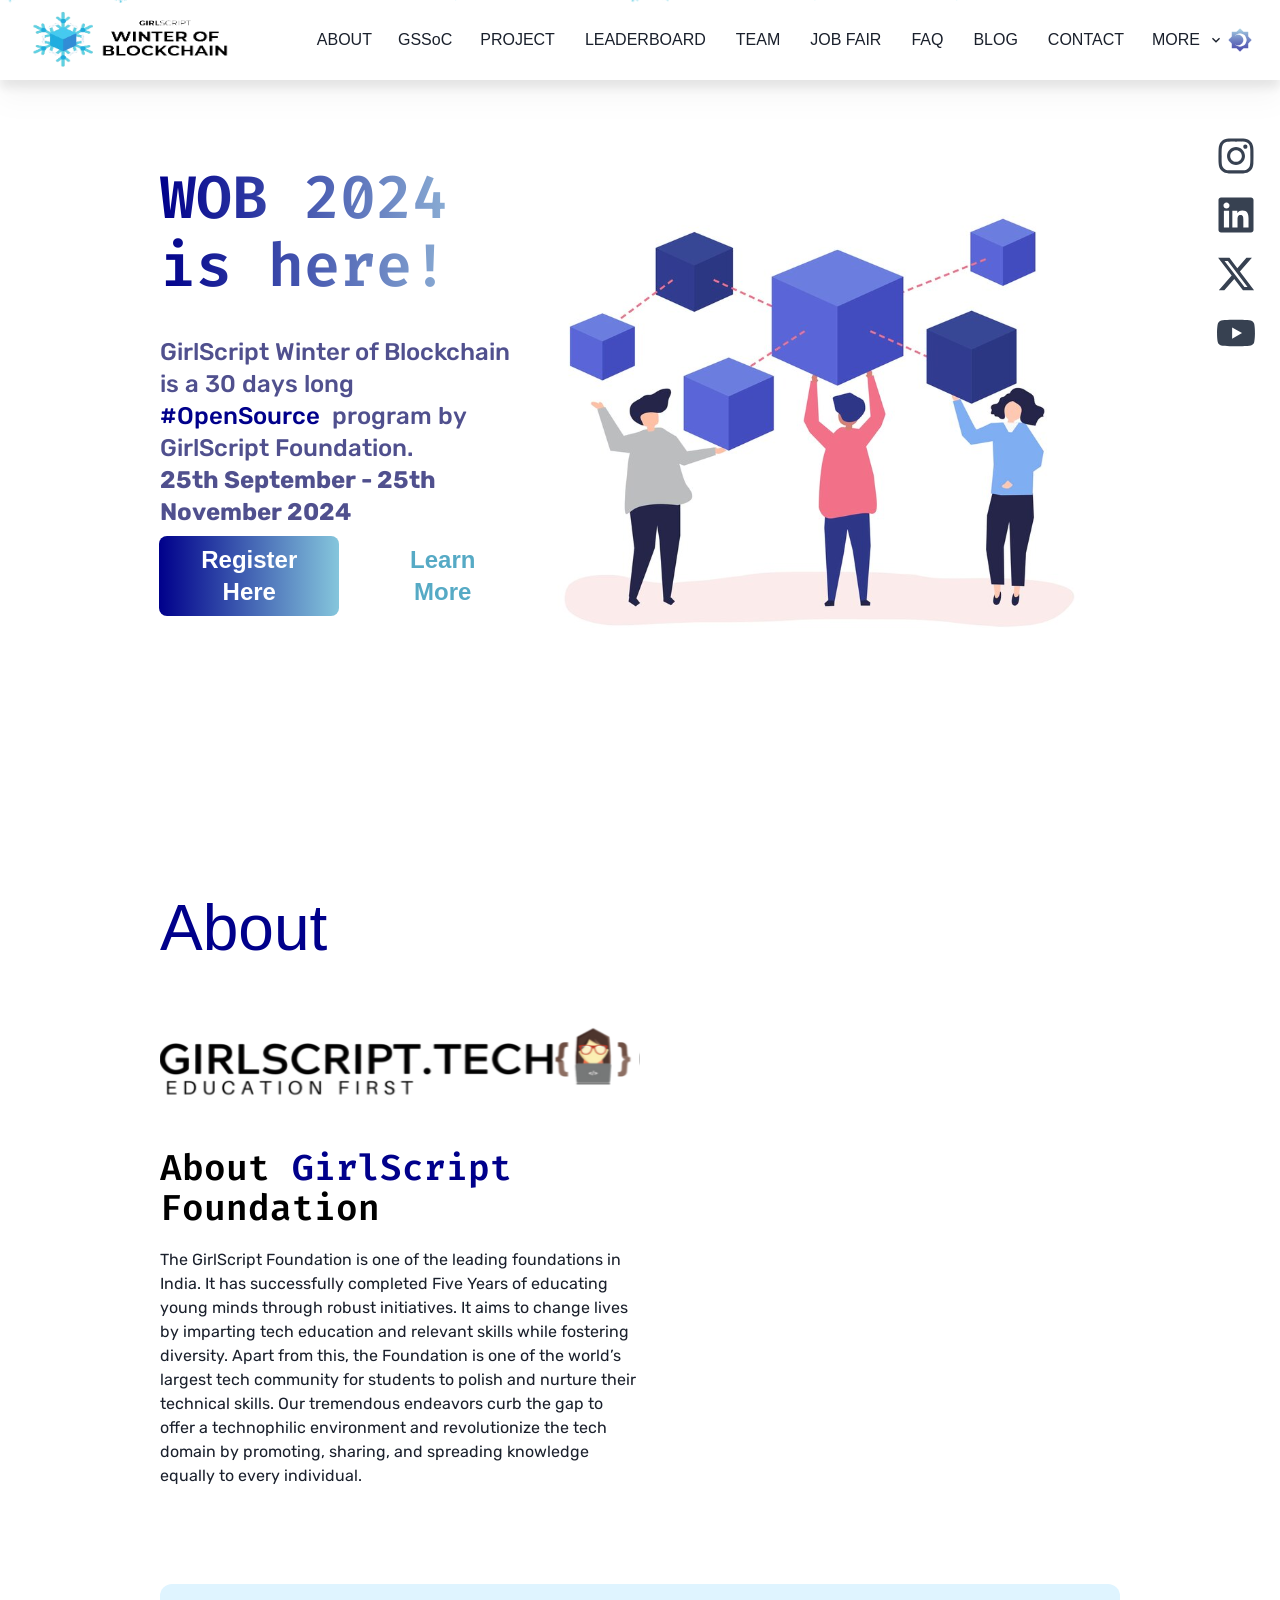
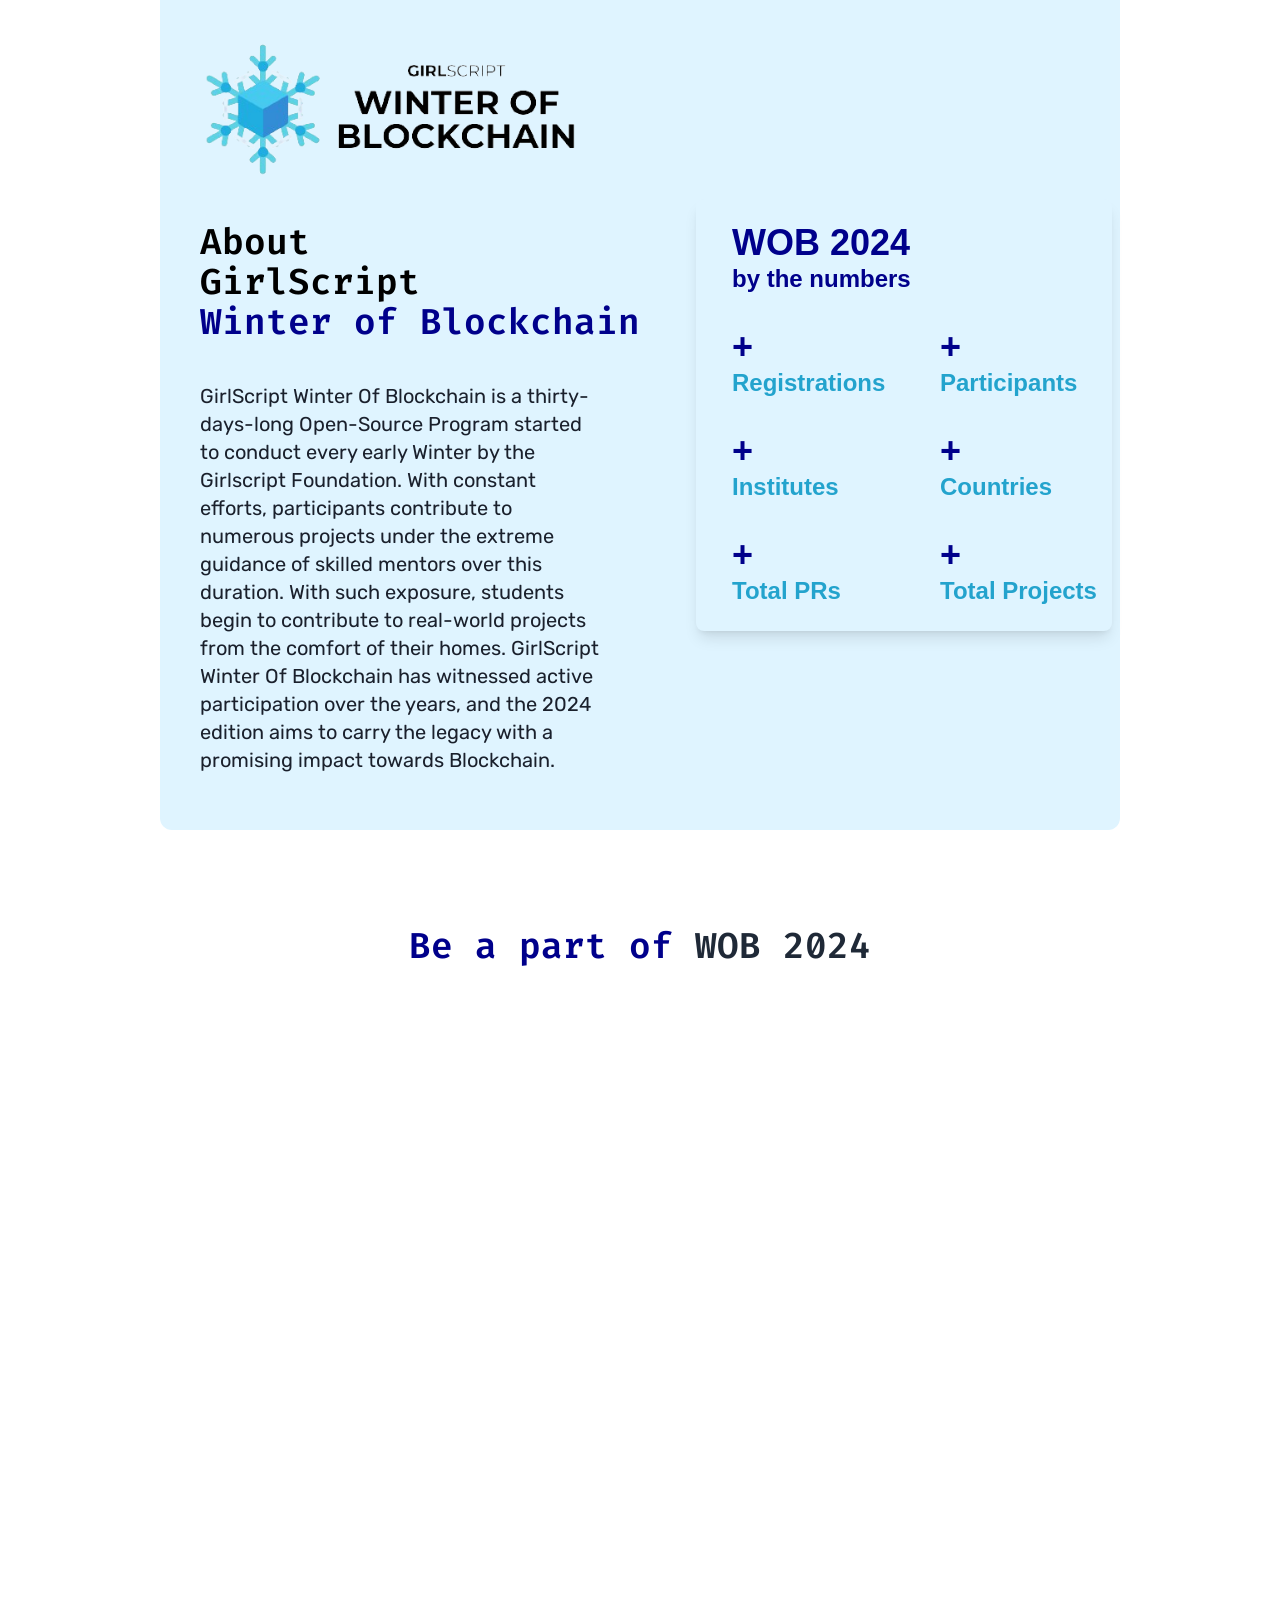
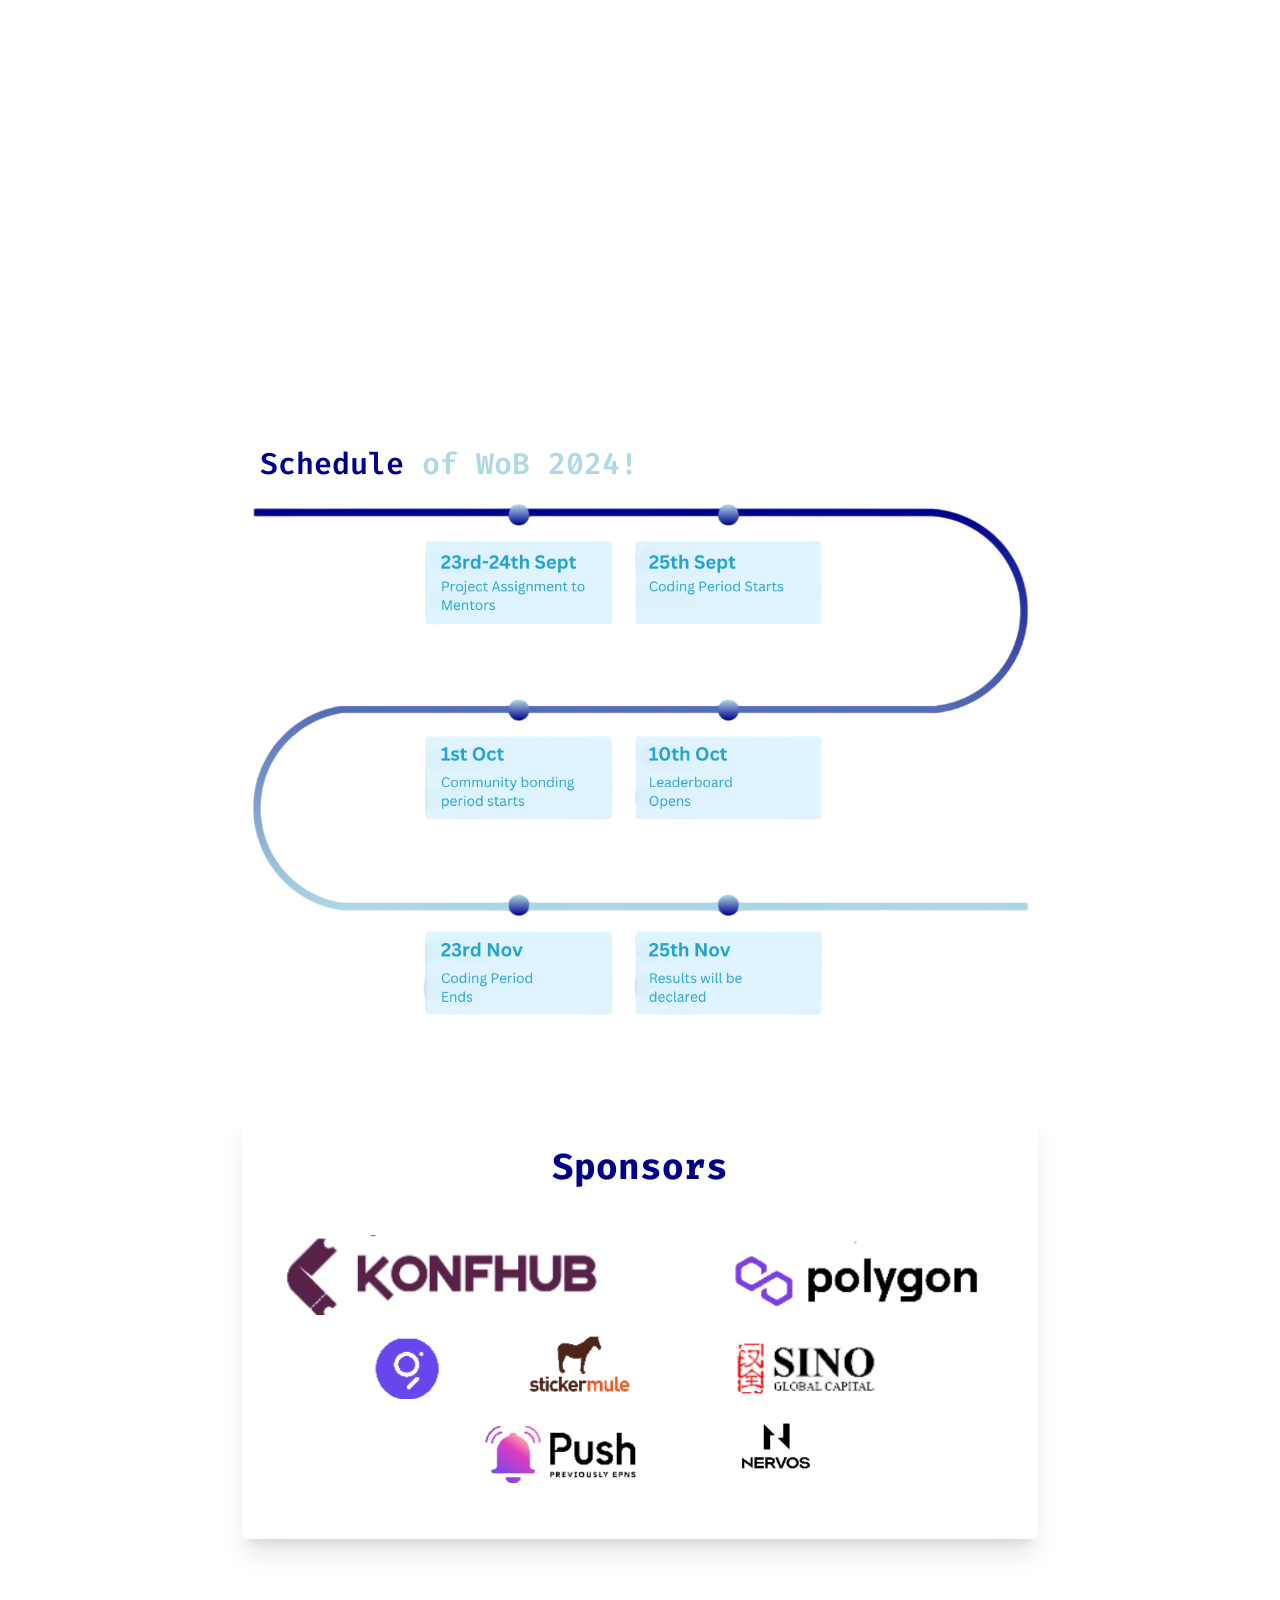
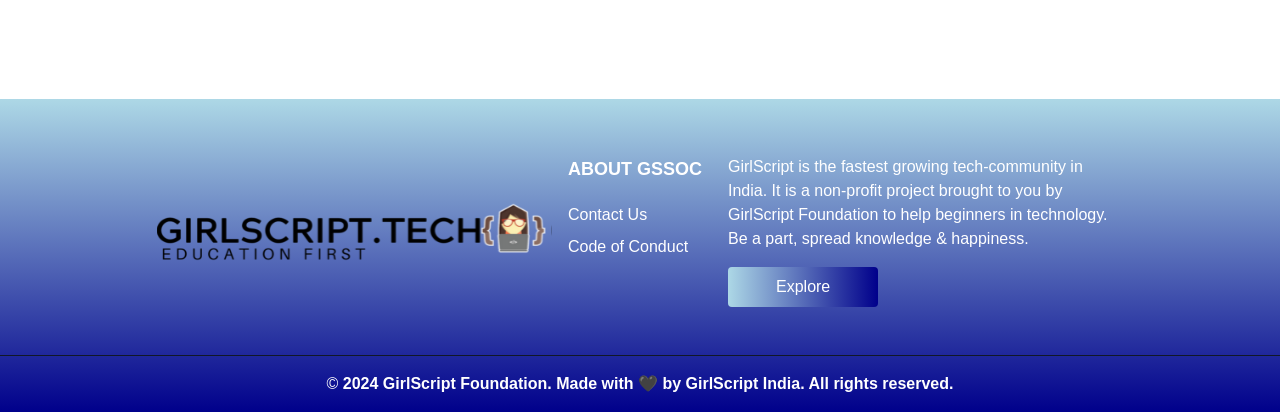
==== commit a69323e8: "Deploying to gh-pages from @ girlscript/GS-WOB@ba625be83c6d3af421a4131819b5e3b138ffa092 🚀" ====
--- a/index.html
+++ b/index.html
@@ -1,4 +1,4 @@
-<!DOCTYPE html><html><head><meta charSet="utf-8"/><meta name="viewport" content="width=device-width"/><meta name="next-head-count" content="2"/><link rel="preload" href="/_next/static/css/d88851474cd53e49.css" as="style"/><link rel="stylesheet" href="/_next/static/css/d88851474cd53e49.css" data-n-g=""/><noscript data-n-css=""></noscript><script defer="" nomodule="" src="/_next/static/chunks/polyfills-c67a75d1b6f99dc8.js"></script><script src="/_next/static/chunks/webpack-eeb1e4a6befe36e1.js" defer=""></script><script src="/_next/static/chunks/framework-b759e809ec16812b.js" defer=""></script><script src="/_next/static/chunks/main-2c9836ab39151cb8.js" defer=""></script><script src="/_next/static/chunks/pages/_app-d05624e1ec2c5202.js" defer=""></script><script src="/_next/static/chunks/pages/index-8cea9da2bf1e3ccd.js" defer=""></script><script src="/_next/static/betln2hggWYz1Y5YkmkwX/_buildManifest.js" defer=""></script><script src="/_next/static/betln2hggWYz1Y5YkmkwX/_ssgManifest.js" defer=""></script></head><body><div id="__next"><script>!function(){try{var d=document.documentElement,c=d.classList;c.remove('light','dark');var e=localStorage.getItem('theme');if(e){c.add(e|| '')}else{c.add('light');}if(e==='light'||e==='dark'||!e)d.style.colorScheme=e||'light'}catch(t){}}();</script><style data-emotion="css-global 1b7scut">:host,:root,[data-theme]{--chakra-ring-inset:var(--chakra-empty,/*!*/ /*!*/);--chakra-ring-offset-width:0px;--chakra-ring-offset-color:#fff;--chakra-ring-color:rgba(66, 153, 225, 0.6);--chakra-ring-offset-shadow:0 0 #0000;--chakra-ring-shadow:0 0 #0000;--chakra-space-x-reverse:0;--chakra-space-y-reverse:0;--chakra-colors-transparent:transparent;--chakra-colors-current:currentColor;--chakra-colors-black:#000000;--chakra-colors-white:#FFFFFF;--chakra-colors-whiteAlpha-50:rgba(255, 255, 255, 0.04);--chakra-colors-whiteAlpha-100:rgba(255, 255, 255, 0.06);--chakra-colors-whiteAlpha-200:rgba(255, 255, 255, 0.08);--chakra-colors-whiteAlpha-300:rgba(255, 255, 255, 0.16);--chakra-colors-whiteAlpha-400:rgba(255, 255, 255, 0.24);--chakra-colors-whiteAlpha-500:rgba(255, 255, 255, 0.36);--chakra-colors-whiteAlpha-600:rgba(255, 255, 255, 0.48);--chakra-colors-whiteAlpha-700:rgba(255, 255, 255, 0.64);--chakra-colors-whiteAlpha-800:rgba(255, 255, 255, 0.80);--chakra-colors-whiteAlpha-900:rgba(255, 255, 255, 0.92);--chakra-colors-blackAlpha-50:rgba(0, 0, 0, 0.04);--chakra-colors-blackAlpha-100:rgba(0, 0, 0, 0.06);--chakra-colors-blackAlpha-200:rgba(0, 0, 0, 0.08);--chakra-colors-blackAlpha-300:rgba(0, 0, 0, 0.16);--chakra-colors-blackAlpha-400:rgba(0, 0, 0, 0.24);--chakra-colors-blackAlpha-500:rgba(0, 0, 0, 0.36);--chakra-colors-blackAlpha-600:rgba(0, 0, 0, 0.48);--chakra-colors-blackAlpha-700:rgba(0, 0, 0, 0.64);--chakra-colors-blackAlpha-800:rgba(0, 0, 0, 0.80);--chakra-colors-blackAlpha-900:rgba(0, 0, 0, 0.92);--chakra-colors-gray-50:#F7FAFC;--chakra-colors-gray-100:#EDF2F7;--chakra-colors-gray-200:#E2E8F0;--chakra-colors-gray-300:#CBD5E0;--chakra-colors-gray-400:#A0AEC0;--chakra-colors-gray-500:#718096;--chakra-colors-gray-600:#4A5568;--chakra-colors-gray-700:#2D3748;--chakra-colors-gray-800:#1A202C;--chakra-colors-gray-900:#171923;--chakra-colors-red-50:#FFF5F5;--chakra-colors-red-100:#FED7D7;--chakra-colors-red-200:#FEB2B2;--chakra-colors-red-300:#FC8181;--chakra-colors-red-400:#F56565;--chakra-colors-red-500:#E53E3E;--chakra-colors-red-600:#C53030;--chakra-colors-red-700:#9B2C2C;--chakra-colors-red-800:#822727;--chakra-colors-red-900:#63171B;--chakra-colors-orange-50:#FFFAF0;--chakra-colors-orange-100:#FEEBC8;--chakra-colors-orange-200:#FBD38D;--chakra-colors-orange-300:#F6AD55;--chakra-colors-orange-400:#ED8936;--chakra-colors-orange-500:#DD6B20;--chakra-colors-orange-600:#C05621;--chakra-colors-orange-700:#9C4221;--chakra-colors-orange-800:#7B341E;--chakra-colors-orange-900:#652B19;--chakra-colors-yellow-50:#FFFFF0;--chakra-colors-yellow-100:#FEFCBF;--chakra-colors-yellow-200:#FAF089;--chakra-colors-yellow-300:#F6E05E;--chakra-colors-yellow-400:#ECC94B;--chakra-colors-yellow-500:#D69E2E;--chakra-colors-yellow-600:#B7791F;--chakra-colors-yellow-700:#975A16;--chakra-colors-yellow-800:#744210;--chakra-colors-yellow-900:#5F370E;--chakra-colors-green-50:#F0FFF4;--chakra-colors-green-100:#C6F6D5;--chakra-colors-green-200:#9AE6B4;--chakra-colors-green-300:#68D391;--chakra-colors-green-400:#48BB78;--chakra-colors-green-500:#38A169;--chakra-colors-green-600:#2F855A;--chakra-colors-green-700:#276749;--chakra-colors-green-800:#22543D;--chakra-colors-green-900:#1C4532;--chakra-colors-teal-50:#E6FFFA;--chakra-colors-teal-100:#B2F5EA;--chakra-colors-teal-200:#81E6D9;--chakra-colors-teal-300:#4FD1C5;--chakra-colors-teal-400:#38B2AC;--chakra-colors-teal-500:#319795;--chakra-colors-teal-600:#2C7A7B;--chakra-colors-teal-700:#285E61;--chakra-colors-teal-800:#234E52;--chakra-colors-teal-900:#1D4044;--chakra-colors-blue-50:#ebf8ff;--chakra-colors-blue-100:#bee3f8;--chakra-colors-blue-200:#90cdf4;--chakra-colors-blue-300:#63b3ed;--chakra-colors-blue-400:#4299e1;--chakra-colors-blue-500:#3182ce;--chakra-colors-blue-600:#2b6cb0;--chakra-colors-blue-700:#2c5282;--chakra-colors-blue-800:#2a4365;--chakra-colors-blue-900:#1A365D;--chakra-colors-cyan-50:#EDFDFD;--chakra-colors-cyan-100:#C4F1F9;--chakra-colors-cyan-200:#9DECF9;--chakra-colors-cyan-300:#76E4F7;--chakra-colors-cyan-400:#0BC5EA;--chakra-colors-cyan-500:#00B5D8;--chakra-colors-cyan-600:#00A3C4;--chakra-colors-cyan-700:#0987A0;--chakra-colors-cyan-800:#086F83;--chakra-colors-cyan-900:#065666;--chakra-colors-purple-50:#FAF5FF;--chakra-colors-purple-100:#E9D8FD;--chakra-colors-purple-200:#D6BCFA;--chakra-colors-purple-300:#B794F4;--chakra-colors-purple-400:#9F7AEA;--chakra-colors-purple-500:#805AD5;--chakra-colors-purple-600:#6B46C1;--chakra-colors-purple-700:#553C9A;--chakra-colors-purple-800:#44337A;--chakra-colors-purple-900:#322659;--chakra-colors-pink-50:#FFF5F7;--chakra-colors-pink-100:#FED7E2;--chakra-colors-pink-200:#FBB6CE;--chakra-colors-pink-300:#F687B3;--chakra-colors-pink-400:#ED64A6;--chakra-colors-pink-500:#D53F8C;--chakra-colors-pink-600:#B83280;--chakra-colors-pink-700:#97266D;--chakra-colors-pink-800:#702459;--chakra-colors-pink-900:#521B41;--chakra-colors-linkedin-50:#E8F4F9;--chakra-colors-linkedin-100:#CFEDFB;--chakra-colors-linkedin-200:#9BDAF3;--chakra-colors-linkedin-300:#68C7EC;--chakra-colors-linkedin-400:#34B3E4;--chakra-colors-linkedin-500:#00A0DC;--chakra-colors-linkedin-600:#008CC9;--chakra-colors-linkedin-700:#0077B5;--chakra-colors-linkedin-800:#005E93;--chakra-colors-linkedin-900:#004471;--chakra-colors-facebook-50:#E8F4F9;--chakra-colors-facebook-100:#D9DEE9;--chakra-colors-facebook-200:#B7C2DA;--chakra-colors-facebook-300:#6482C0;--chakra-colors-facebook-400:#4267B2;--chakra-colors-facebook-500:#385898;--chakra-colors-facebook-600:#314E89;--chakra-colors-facebook-700:#29487D;--chakra-colors-facebook-800:#223B67;--chakra-colors-facebook-900:#1E355B;--chakra-colors-messenger-50:#D0E6FF;--chakra-colors-messenger-100:#B9DAFF;--chakra-colors-messenger-200:#A2CDFF;--chakra-colors-messenger-300:#7AB8FF;--chakra-colors-messenger-400:#2E90FF;--chakra-colors-messenger-500:#0078FF;--chakra-colors-messenger-600:#0063D1;--chakra-colors-messenger-700:#0052AC;--chakra-colors-messenger-800:#003C7E;--chakra-colors-messenger-900:#002C5C;--chakra-colors-whatsapp-50:#dffeec;--chakra-colors-whatsapp-100:#b9f5d0;--chakra-colors-whatsapp-200:#90edb3;--chakra-colors-whatsapp-300:#65e495;--chakra-colors-whatsapp-400:#3cdd78;--chakra-colors-whatsapp-500:#22c35e;--chakra-colors-whatsapp-600:#179848;--chakra-colors-whatsapp-700:#0c6c33;--chakra-colors-whatsapp-800:#01421c;--chakra-colors-whatsapp-900:#001803;--chakra-colors-twitter-50:#E5F4FD;--chakra-colors-twitter-100:#C8E9FB;--chakra-colors-twitter-200:#A8DCFA;--chakra-colors-twitter-300:#83CDF7;--chakra-colors-twitter-400:#57BBF5;--chakra-colors-twitter-500:#1DA1F2;--chakra-colors-twitter-600:#1A94DA;--chakra-colors-twitter-700:#1681BF;--chakra-colors-twitter-800:#136B9E;--chakra-colors-twitter-900:#0D4D71;--chakra-colors-telegram-50:#E3F2F9;--chakra-colors-telegram-100:#C5E4F3;--chakra-colors-telegram-200:#A2D4EC;--chakra-colors-telegram-300:#7AC1E4;--chakra-colors-telegram-400:#47A9DA;--chakra-colors-telegram-500:#0088CC;--chakra-colors-telegram-600:#007AB8;--chakra-colors-telegram-700:#006BA1;--chakra-colors-telegram-800:#005885;--chakra-colors-telegram-900:#003F5E;--chakra-borders-none:0;--chakra-borders-1px:1px solid;--chakra-borders-2px:2px solid;--chakra-borders-4px:4px solid;--chakra-borders-8px:8px solid;--chakra-fonts-heading:-apple-system,BlinkMacSystemFont,"Segoe UI",Helvetica,Arial,sans-serif,"Apple Color Emoji","Segoe UI Emoji","Segoe UI Symbol";--chakra-fonts-body:-apple-system,BlinkMacSystemFont,"Segoe UI",Helvetica,Arial,sans-serif,"Apple Color Emoji","Segoe UI Emoji","Segoe UI Symbol";--chakra-fonts-mono:SFMono-Regular,Menlo,Monaco,Consolas,"Liberation Mono","Courier New",monospace;--chakra-fontSizes-3xs:0.45rem;--chakra-fontSizes-2xs:0.625rem;--chakra-fontSizes-xs:0.75rem;--chakra-fontSizes-sm:0.875rem;--chakra-fontSizes-md:1rem;--chakra-fontSizes-lg:1.125rem;--chakra-fontSizes-xl:1.25rem;--chakra-fontSizes-2xl:1.5rem;--chakra-fontSizes-3xl:1.875rem;--chakra-fontSizes-4xl:2.25rem;--chakra-fontSizes-5xl:3rem;--chakra-fontSizes-6xl:3.75rem;--chakra-fontSizes-7xl:4.5rem;--chakra-fontSizes-8xl:6rem;--chakra-fontSizes-9xl:8rem;--chakra-fontWeights-hairline:100;--chakra-fontWeights-thin:200;--chakra-fontWeights-light:300;--chakra-fontWeights-normal:400;--chakra-fontWeights-medium:500;--chakra-fontWeights-semibold:600;--chakra-fontWeights-bold:700;--chakra-fontWeights-extrabold:800;--chakra-fontWeights-black:900;--chakra-letterSpacings-tighter:-0.05em;--chakra-letterSpacings-tight:-0.025em;--chakra-letterSpacings-normal:0;--chakra-letterSpacings-wide:0.025em;--chakra-letterSpacings-wider:0.05em;--chakra-letterSpacings-widest:0.1em;--chakra-lineHeights-3:.75rem;--chakra-lineHeights-4:1rem;--chakra-lineHeights-5:1.25rem;--chakra-lineHeights-6:1.5rem;--chakra-lineHeights-7:1.75rem;--chakra-lineHeights-8:2rem;--chakra-lineHeights-9:2.25rem;--chakra-lineHeights-10:2.5rem;--chakra-lineHeights-normal:normal;--chakra-lineHeights-none:1;--chakra-lineHeights-shorter:1.25;--chakra-lineHeights-short:1.375;--chakra-lineHeights-base:1.5;--chakra-lineHeights-tall:1.625;--chakra-lineHeights-taller:2;--chakra-radii-none:0;--chakra-radii-sm:0.125rem;--chakra-radii-base:0.25rem;--chakra-radii-md:0.375rem;--chakra-radii-lg:0.5rem;--chakra-radii-xl:0.75rem;--chakra-radii-2xl:1rem;--chakra-radii-3xl:1.5rem;--chakra-radii-full:9999px;--chakra-space-1:0.25rem;--chakra-space-2:0.5rem;--chakra-space-3:0.75rem;--chakra-space-4:1rem;--chakra-space-5:1.25rem;--chakra-space-6:1.5rem;--chakra-space-7:1.75rem;--chakra-space-8:2rem;--chakra-space-9:2.25rem;--chakra-space-10:2.5rem;--chakra-space-12:3rem;--chakra-space-14:3.5rem;--chakra-space-16:4rem;--chakra-space-20:5rem;--chakra-space-24:6rem;--chakra-space-28:7rem;--chakra-space-32:8rem;--chakra-space-36:9rem;--chakra-space-40:10rem;--chakra-space-44:11rem;--chakra-space-48:12rem;--chakra-space-52:13rem;--chakra-space-56:14rem;--chakra-space-60:15rem;--chakra-space-64:16rem;--chakra-space-72:18rem;--chakra-space-80:20rem;--chakra-space-96:24rem;--chakra-space-px:1px;--chakra-space-0-5:0.125rem;--chakra-space-1-5:0.375rem;--chakra-space-2-5:0.625rem;--chakra-space-3-5:0.875rem;--chakra-shadows-xs:0 0 0 1px rgba(0, 0, 0, 0.05);--chakra-shadows-sm:0 1px 2px 0 rgba(0, 0, 0, 0.05);--chakra-shadows-base:0 1px 3px 0 rgba(0, 0, 0, 0.1),0 1px 2px 0 rgba(0, 0, 0, 0.06);--chakra-shadows-md:0 4px 6px -1px rgba(0, 0, 0, 0.1),0 2px 4px -1px rgba(0, 0, 0, 0.06);--chakra-shadows-lg:0 10px 15px -3px rgba(0, 0, 0, 0.1),0 4px 6px -2px rgba(0, 0, 0, 0.05);--chakra-shadows-xl:0 20px 25px -5px rgba(0, 0, 0, 0.1),0 10px 10px -5px rgba(0, 0, 0, 0.04);--chakra-shadows-2xl:0 25px 50px -12px rgba(0, 0, 0, 0.25);--chakra-shadows-outline:0 0 0 3px rgba(66, 153, 225, 0.6);--chakra-shadows-inner:inset 0 2px 4px 0 rgba(0,0,0,0.06);--chakra-shadows-none:none;--chakra-shadows-dark-lg:rgba(0, 0, 0, 0.1) 0px 0px 0px 1px,rgba(0, 0, 0, 0.2) 0px 5px 10px,rgba(0, 0, 0, 0.4) 0px 15px 40px;--chakra-sizes-1:0.25rem;--chakra-sizes-2:0.5rem;--chakra-sizes-3:0.75rem;--chakra-sizes-4:1rem;--chakra-sizes-5:1.25rem;--chakra-sizes-6:1.5rem;--chakra-sizes-7:1.75rem;--chakra-sizes-8:2rem;--chakra-sizes-9:2.25rem;--chakra-sizes-10:2.5rem;--chakra-sizes-12:3rem;--chakra-sizes-14:3.5rem;--chakra-sizes-16:4rem;--chakra-sizes-20:5rem;--chakra-sizes-24:6rem;--chakra-sizes-28:7rem;--chakra-sizes-32:8rem;--chakra-sizes-36:9rem;--chakra-sizes-40:10rem;--chakra-sizes-44:11rem;--chakra-sizes-48:12rem;--chakra-sizes-52:13rem;--chakra-sizes-56:14rem;--chakra-sizes-60:15rem;--chakra-sizes-64:16rem;--chakra-sizes-72:18rem;--chakra-sizes-80:20rem;--chakra-sizes-96:24rem;--chakra-sizes-px:1px;--chakra-sizes-0-5:0.125rem;--chakra-sizes-1-5:0.375rem;--chakra-sizes-2-5:0.625rem;--chakra-sizes-3-5:0.875rem;--chakra-sizes-max:max-content;--chakra-sizes-min:min-content;--chakra-sizes-full:100%;--chakra-sizes-3xs:14rem;--chakra-sizes-2xs:16rem;--chakra-sizes-xs:20rem;--chakra-sizes-sm:24rem;--chakra-sizes-md:28rem;--chakra-sizes-lg:32rem;--chakra-sizes-xl:36rem;--chakra-sizes-2xl:42rem;--chakra-sizes-3xl:48rem;--chakra-sizes-4xl:56rem;--chakra-sizes-5xl:64rem;--chakra-sizes-6xl:72rem;--chakra-sizes-7xl:80rem;--chakra-sizes-8xl:90rem;--chakra-sizes-prose:60ch;--chakra-sizes-container-sm:640px;--chakra-sizes-container-md:768px;--chakra-sizes-container-lg:1024px;--chakra-sizes-container-xl:1280px;--chakra-zIndices-hide:-1;--chakra-zIndices-auto:auto;--chakra-zIndices-base:0;--chakra-zIndices-docked:10;--chakra-zIndices-dropdown:1000;--chakra-zIndices-sticky:1100;--chakra-zIndices-banner:1200;--chakra-zIndices-overlay:1300;--chakra-zIndices-modal:1400;--chakra-zIndices-popover:1500;--chakra-zIndices-skipLink:1600;--chakra-zIndices-toast:1700;--chakra-zIndices-tooltip:1800;--chakra-transition-property-common:background-color,border-color,color,fill,stroke,opacity,box-shadow,transform;--chakra-transition-property-colors:background-color,border-color,color,fill,stroke;--chakra-transition-property-dimensions:width,height;--chakra-transition-property-position:left,right,top,bottom;--chakra-transition-property-background:background-color,background-image,background-position;--chakra-transition-easing-ease-in:cubic-bezier(0.4, 0, 1, 1);--chakra-transition-easing-ease-out:cubic-bezier(0, 0, 0.2, 1);--chakra-transition-easing-ease-in-out:cubic-bezier(0.4, 0, 0.2, 1);--chakra-transition-duration-ultra-fast:50ms;--chakra-transition-duration-faster:100ms;--chakra-transition-duration-fast:150ms;--chakra-transition-duration-normal:200ms;--chakra-transition-duration-slow:300ms;--chakra-transition-duration-slower:400ms;--chakra-transition-duration-ultra-slow:500ms;--chakra-blur-none:0;--chakra-blur-sm:4px;--chakra-blur-base:8px;--chakra-blur-md:12px;--chakra-blur-lg:16px;--chakra-blur-xl:24px;--chakra-blur-2xl:40px;--chakra-blur-3xl:64px;--chakra-breakpoints-base:0em;--chakra-breakpoints-sm:30em;--chakra-breakpoints-md:48em;--chakra-breakpoints-lg:62em;--chakra-breakpoints-xl:80em;--chakra-breakpoints-2xl:96em;}.chakra-ui-light :host:not([data-theme]),.chakra-ui-light :root:not([data-theme]),.chakra-ui-light [data-theme]:not([data-theme]),[data-theme=light] :host:not([data-theme]),[data-theme=light] :root:not([data-theme]),[data-theme=light] [data-theme]:not([data-theme]),:host[data-theme=light],:root[data-theme=light],[data-theme][data-theme=light]{--chakra-colors-chakra-body-text:var(--chakra-colors-gray-800);--chakra-colors-chakra-body-bg:var(--chakra-colors-white);--chakra-colors-chakra-border-color:var(--chakra-colors-gray-200);--chakra-colors-chakra-inverse-text:var(--chakra-colors-white);--chakra-colors-chakra-subtle-bg:var(--chakra-colors-gray-100);--chakra-colors-chakra-subtle-text:var(--chakra-colors-gray-600);--chakra-colors-chakra-placeholder-color:var(--chakra-colors-gray-500);}.chakra-ui-dark :host:not([data-theme]),.chakra-ui-dark :root:not([data-theme]),.chakra-ui-dark [data-theme]:not([data-theme]),[data-theme=dark] :host:not([data-theme]),[data-theme=dark] :root:not([data-theme]),[data-theme=dark] [data-theme]:not([data-theme]),:host[data-theme=dark],:root[data-theme=dark],[data-theme][data-theme=dark]{--chakra-colors-chakra-body-text:var(--chakra-colors-whiteAlpha-900);--chakra-colors-chakra-body-bg:var(--chakra-colors-gray-800);--chakra-colors-chakra-border-color:var(--chakra-colors-whiteAlpha-300);--chakra-colors-chakra-inverse-text:var(--chakra-colors-gray-800);--chakra-colors-chakra-subtle-bg:var(--chakra-colors-gray-700);--chakra-colors-chakra-subtle-text:var(--chakra-colors-gray-400);--chakra-colors-chakra-placeholder-color:var(--chakra-colors-whiteAlpha-400);}</style><style data-emotion="css-global fubdgu">html{line-height:1.5;-webkit-text-size-adjust:100%;font-family:system-ui,sans-serif;-webkit-font-smoothing:antialiased;text-rendering:optimizeLegibility;-moz-osx-font-smoothing:grayscale;touch-action:manipulation;}body{position:relative;min-height:100%;margin:0;font-feature-settings:"kern";}:where(*, *::before, *::after){border-width:0;border-style:solid;box-sizing:border-box;word-wrap:break-word;}main{display:block;}hr{border-top-width:1px;box-sizing:content-box;height:0;overflow:visible;}:where(pre, code, kbd,samp){font-family:SFMono-Regular,Menlo,Monaco,Consolas,monospace;font-size:1em;}a{background-color:transparent;color:inherit;-webkit-text-decoration:inherit;text-decoration:inherit;}abbr[title]{border-bottom:none;-webkit-text-decoration:underline;text-decoration:underline;-webkit-text-decoration:underline dotted;-webkit-text-decoration:underline dotted;text-decoration:underline dotted;}:where(b, strong){font-weight:bold;}small{font-size:80%;}:where(sub,sup){font-size:75%;line-height:0;position:relative;vertical-align:baseline;}sub{bottom:-0.25em;}sup{top:-0.5em;}img{border-style:none;}:where(button, input, optgroup, select, textarea){font-family:inherit;font-size:100%;line-height:1.15;margin:0;}:where(button, input){overflow:visible;}:where(button, select){text-transform:none;}:where(
+<!DOCTYPE html><html><head><meta charSet="utf-8"/><meta name="viewport" content="width=device-width"/><meta name="next-head-count" content="2"/><link rel="preload" href="/_next/static/css/d88851474cd53e49.css" as="style"/><link rel="stylesheet" href="/_next/static/css/d88851474cd53e49.css" data-n-g=""/><noscript data-n-css=""></noscript><script defer="" nomodule="" src="/_next/static/chunks/polyfills-c67a75d1b6f99dc8.js"></script><script src="/_next/static/chunks/webpack-eeb1e4a6befe36e1.js" defer=""></script><script src="/_next/static/chunks/framework-b759e809ec16812b.js" defer=""></script><script src="/_next/static/chunks/main-2c9836ab39151cb8.js" defer=""></script><script src="/_next/static/chunks/pages/_app-d05624e1ec2c5202.js" defer=""></script><script src="/_next/static/chunks/pages/index-8cea9da2bf1e3ccd.js" defer=""></script><script src="/_next/static/ZOz5T9EpPR0tmAZvtmfse/_buildManifest.js" defer=""></script><script src="/_next/static/ZOz5T9EpPR0tmAZvtmfse/_ssgManifest.js" defer=""></script></head><body><div id="__next"><script>!function(){try{var d=document.documentElement,c=d.classList;c.remove('light','dark');var e=localStorage.getItem('theme');if(e){c.add(e|| '')}else{c.add('light');}if(e==='light'||e==='dark'||!e)d.style.colorScheme=e||'light'}catch(t){}}();</script><style data-emotion="css-global 1b7scut">:host,:root,[data-theme]{--chakra-ring-inset:var(--chakra-empty,/*!*/ /*!*/);--chakra-ring-offset-width:0px;--chakra-ring-offset-color:#fff;--chakra-ring-color:rgba(66, 153, 225, 0.6);--chakra-ring-offset-shadow:0 0 #0000;--chakra-ring-shadow:0 0 #0000;--chakra-space-x-reverse:0;--chakra-space-y-reverse:0;--chakra-colors-transparent:transparent;--chakra-colors-current:currentColor;--chakra-colors-black:#000000;--chakra-colors-white:#FFFFFF;--chakra-colors-whiteAlpha-50:rgba(255, 255, 255, 0.04);--chakra-colors-whiteAlpha-100:rgba(255, 255, 255, 0.06);--chakra-colors-whiteAlpha-200:rgba(255, 255, 255, 0.08);--chakra-colors-whiteAlpha-300:rgba(255, 255, 255, 0.16);--chakra-colors-whiteAlpha-400:rgba(255, 255, 255, 0.24);--chakra-colors-whiteAlpha-500:rgba(255, 255, 255, 0.36);--chakra-colors-whiteAlpha-600:rgba(255, 255, 255, 0.48);--chakra-colors-whiteAlpha-700:rgba(255, 255, 255, 0.64);--chakra-colors-whiteAlpha-800:rgba(255, 255, 255, 0.80);--chakra-colors-whiteAlpha-900:rgba(255, 255, 255, 0.92);--chakra-colors-blackAlpha-50:rgba(0, 0, 0, 0.04);--chakra-colors-blackAlpha-100:rgba(0, 0, 0, 0.06);--chakra-colors-blackAlpha-200:rgba(0, 0, 0, 0.08);--chakra-colors-blackAlpha-300:rgba(0, 0, 0, 0.16);--chakra-colors-blackAlpha-400:rgba(0, 0, 0, 0.24);--chakra-colors-blackAlpha-500:rgba(0, 0, 0, 0.36);--chakra-colors-blackAlpha-600:rgba(0, 0, 0, 0.48);--chakra-colors-blackAlpha-700:rgba(0, 0, 0, 0.64);--chakra-colors-blackAlpha-800:rgba(0, 0, 0, 0.80);--chakra-colors-blackAlpha-900:rgba(0, 0, 0, 0.92);--chakra-colors-gray-50:#F7FAFC;--chakra-colors-gray-100:#EDF2F7;--chakra-colors-gray-200:#E2E8F0;--chakra-colors-gray-300:#CBD5E0;--chakra-colors-gray-400:#A0AEC0;--chakra-colors-gray-500:#718096;--chakra-colors-gray-600:#4A5568;--chakra-colors-gray-700:#2D3748;--chakra-colors-gray-800:#1A202C;--chakra-colors-gray-900:#171923;--chakra-colors-red-50:#FFF5F5;--chakra-colors-red-100:#FED7D7;--chakra-colors-red-200:#FEB2B2;--chakra-colors-red-300:#FC8181;--chakra-colors-red-400:#F56565;--chakra-colors-red-500:#E53E3E;--chakra-colors-red-600:#C53030;--chakra-colors-red-700:#9B2C2C;--chakra-colors-red-800:#822727;--chakra-colors-red-900:#63171B;--chakra-colors-orange-50:#FFFAF0;--chakra-colors-orange-100:#FEEBC8;--chakra-colors-orange-200:#FBD38D;--chakra-colors-orange-300:#F6AD55;--chakra-colors-orange-400:#ED8936;--chakra-colors-orange-500:#DD6B20;--chakra-colors-orange-600:#C05621;--chakra-colors-orange-700:#9C4221;--chakra-colors-orange-800:#7B341E;--chakra-colors-orange-900:#652B19;--chakra-colors-yellow-50:#FFFFF0;--chakra-colors-yellow-100:#FEFCBF;--chakra-colors-yellow-200:#FAF089;--chakra-colors-yellow-300:#F6E05E;--chakra-colors-yellow-400:#ECC94B;--chakra-colors-yellow-500:#D69E2E;--chakra-colors-yellow-600:#B7791F;--chakra-colors-yellow-700:#975A16;--chakra-colors-yellow-800:#744210;--chakra-colors-yellow-900:#5F370E;--chakra-colors-green-50:#F0FFF4;--chakra-colors-green-100:#C6F6D5;--chakra-colors-green-200:#9AE6B4;--chakra-colors-green-300:#68D391;--chakra-colors-green-400:#48BB78;--chakra-colors-green-500:#38A169;--chakra-colors-green-600:#2F855A;--chakra-colors-green-700:#276749;--chakra-colors-green-800:#22543D;--chakra-colors-green-900:#1C4532;--chakra-colors-teal-50:#E6FFFA;--chakra-colors-teal-100:#B2F5EA;--chakra-colors-teal-200:#81E6D9;--chakra-colors-teal-300:#4FD1C5;--chakra-colors-teal-400:#38B2AC;--chakra-colors-teal-500:#319795;--chakra-colors-teal-600:#2C7A7B;--chakra-colors-teal-700:#285E61;--chakra-colors-teal-800:#234E52;--chakra-colors-teal-900:#1D4044;--chakra-colors-blue-50:#ebf8ff;--chakra-colors-blue-100:#bee3f8;--chakra-colors-blue-200:#90cdf4;--chakra-colors-blue-300:#63b3ed;--chakra-colors-blue-400:#4299e1;--chakra-colors-blue-500:#3182ce;--chakra-colors-blue-600:#2b6cb0;--chakra-colors-blue-700:#2c5282;--chakra-colors-blue-800:#2a4365;--chakra-colors-blue-900:#1A365D;--chakra-colors-cyan-50:#EDFDFD;--chakra-colors-cyan-100:#C4F1F9;--chakra-colors-cyan-200:#9DECF9;--chakra-colors-cyan-300:#76E4F7;--chakra-colors-cyan-400:#0BC5EA;--chakra-colors-cyan-500:#00B5D8;--chakra-colors-cyan-600:#00A3C4;--chakra-colors-cyan-700:#0987A0;--chakra-colors-cyan-800:#086F83;--chakra-colors-cyan-900:#065666;--chakra-colors-purple-50:#FAF5FF;--chakra-colors-purple-100:#E9D8FD;--chakra-colors-purple-200:#D6BCFA;--chakra-colors-purple-300:#B794F4;--chakra-colors-purple-400:#9F7AEA;--chakra-colors-purple-500:#805AD5;--chakra-colors-purple-600:#6B46C1;--chakra-colors-purple-700:#553C9A;--chakra-colors-purple-800:#44337A;--chakra-colors-purple-900:#322659;--chakra-colors-pink-50:#FFF5F7;--chakra-colors-pink-100:#FED7E2;--chakra-colors-pink-200:#FBB6CE;--chakra-colors-pink-300:#F687B3;--chakra-colors-pink-400:#ED64A6;--chakra-colors-pink-500:#D53F8C;--chakra-colors-pink-600:#B83280;--chakra-colors-pink-700:#97266D;--chakra-colors-pink-800:#702459;--chakra-colors-pink-900:#521B41;--chakra-colors-linkedin-50:#E8F4F9;--chakra-colors-linkedin-100:#CFEDFB;--chakra-colors-linkedin-200:#9BDAF3;--chakra-colors-linkedin-300:#68C7EC;--chakra-colors-linkedin-400:#34B3E4;--chakra-colors-linkedin-500:#00A0DC;--chakra-colors-linkedin-600:#008CC9;--chakra-colors-linkedin-700:#0077B5;--chakra-colors-linkedin-800:#005E93;--chakra-colors-linkedin-900:#004471;--chakra-colors-facebook-50:#E8F4F9;--chakra-colors-facebook-100:#D9DEE9;--chakra-colors-facebook-200:#B7C2DA;--chakra-colors-facebook-300:#6482C0;--chakra-colors-facebook-400:#4267B2;--chakra-colors-facebook-500:#385898;--chakra-colors-facebook-600:#314E89;--chakra-colors-facebook-700:#29487D;--chakra-colors-facebook-800:#223B67;--chakra-colors-facebook-900:#1E355B;--chakra-colors-messenger-50:#D0E6FF;--chakra-colors-messenger-100:#B9DAFF;--chakra-colors-messenger-200:#A2CDFF;--chakra-colors-messenger-300:#7AB8FF;--chakra-colors-messenger-400:#2E90FF;--chakra-colors-messenger-500:#0078FF;--chakra-colors-messenger-600:#0063D1;--chakra-colors-messenger-700:#0052AC;--chakra-colors-messenger-800:#003C7E;--chakra-colors-messenger-900:#002C5C;--chakra-colors-whatsapp-50:#dffeec;--chakra-colors-whatsapp-100:#b9f5d0;--chakra-colors-whatsapp-200:#90edb3;--chakra-colors-whatsapp-300:#65e495;--chakra-colors-whatsapp-400:#3cdd78;--chakra-colors-whatsapp-500:#22c35e;--chakra-colors-whatsapp-600:#179848;--chakra-colors-whatsapp-700:#0c6c33;--chakra-colors-whatsapp-800:#01421c;--chakra-colors-whatsapp-900:#001803;--chakra-colors-twitter-50:#E5F4FD;--chakra-colors-twitter-100:#C8E9FB;--chakra-colors-twitter-200:#A8DCFA;--chakra-colors-twitter-300:#83CDF7;--chakra-colors-twitter-400:#57BBF5;--chakra-colors-twitter-500:#1DA1F2;--chakra-colors-twitter-600:#1A94DA;--chakra-colors-twitter-700:#1681BF;--chakra-colors-twitter-800:#136B9E;--chakra-colors-twitter-900:#0D4D71;--chakra-colors-telegram-50:#E3F2F9;--chakra-colors-telegram-100:#C5E4F3;--chakra-colors-telegram-200:#A2D4EC;--chakra-colors-telegram-300:#7AC1E4;--chakra-colors-telegram-400:#47A9DA;--chakra-colors-telegram-500:#0088CC;--chakra-colors-telegram-600:#007AB8;--chakra-colors-telegram-700:#006BA1;--chakra-colors-telegram-800:#005885;--chakra-colors-telegram-900:#003F5E;--chakra-borders-none:0;--chakra-borders-1px:1px solid;--chakra-borders-2px:2px solid;--chakra-borders-4px:4px solid;--chakra-borders-8px:8px solid;--chakra-fonts-heading:-apple-system,BlinkMacSystemFont,"Segoe UI",Helvetica,Arial,sans-serif,"Apple Color Emoji","Segoe UI Emoji","Segoe UI Symbol";--chakra-fonts-body:-apple-system,BlinkMacSystemFont,"Segoe UI",Helvetica,Arial,sans-serif,"Apple Color Emoji","Segoe UI Emoji","Segoe UI Symbol";--chakra-fonts-mono:SFMono-Regular,Menlo,Monaco,Consolas,"Liberation Mono","Courier New",monospace;--chakra-fontSizes-3xs:0.45rem;--chakra-fontSizes-2xs:0.625rem;--chakra-fontSizes-xs:0.75rem;--chakra-fontSizes-sm:0.875rem;--chakra-fontSizes-md:1rem;--chakra-fontSizes-lg:1.125rem;--chakra-fontSizes-xl:1.25rem;--chakra-fontSizes-2xl:1.5rem;--chakra-fontSizes-3xl:1.875rem;--chakra-fontSizes-4xl:2.25rem;--chakra-fontSizes-5xl:3rem;--chakra-fontSizes-6xl:3.75rem;--chakra-fontSizes-7xl:4.5rem;--chakra-fontSizes-8xl:6rem;--chakra-fontSizes-9xl:8rem;--chakra-fontWeights-hairline:100;--chakra-fontWeights-thin:200;--chakra-fontWeights-light:300;--chakra-fontWeights-normal:400;--chakra-fontWeights-medium:500;--chakra-fontWeights-semibold:600;--chakra-fontWeights-bold:700;--chakra-fontWeights-extrabold:800;--chakra-fontWeights-black:900;--chakra-letterSpacings-tighter:-0.05em;--chakra-letterSpacings-tight:-0.025em;--chakra-letterSpacings-normal:0;--chakra-letterSpacings-wide:0.025em;--chakra-letterSpacings-wider:0.05em;--chakra-letterSpacings-widest:0.1em;--chakra-lineHeights-3:.75rem;--chakra-lineHeights-4:1rem;--chakra-lineHeights-5:1.25rem;--chakra-lineHeights-6:1.5rem;--chakra-lineHeights-7:1.75rem;--chakra-lineHeights-8:2rem;--chakra-lineHeights-9:2.25rem;--chakra-lineHeights-10:2.5rem;--chakra-lineHeights-normal:normal;--chakra-lineHeights-none:1;--chakra-lineHeights-shorter:1.25;--chakra-lineHeights-short:1.375;--chakra-lineHeights-base:1.5;--chakra-lineHeights-tall:1.625;--chakra-lineHeights-taller:2;--chakra-radii-none:0;--chakra-radii-sm:0.125rem;--chakra-radii-base:0.25rem;--chakra-radii-md:0.375rem;--chakra-radii-lg:0.5rem;--chakra-radii-xl:0.75rem;--chakra-radii-2xl:1rem;--chakra-radii-3xl:1.5rem;--chakra-radii-full:9999px;--chakra-space-1:0.25rem;--chakra-space-2:0.5rem;--chakra-space-3:0.75rem;--chakra-space-4:1rem;--chakra-space-5:1.25rem;--chakra-space-6:1.5rem;--chakra-space-7:1.75rem;--chakra-space-8:2rem;--chakra-space-9:2.25rem;--chakra-space-10:2.5rem;--chakra-space-12:3rem;--chakra-space-14:3.5rem;--chakra-space-16:4rem;--chakra-space-20:5rem;--chakra-space-24:6rem;--chakra-space-28:7rem;--chakra-space-32:8rem;--chakra-space-36:9rem;--chakra-space-40:10rem;--chakra-space-44:11rem;--chakra-space-48:12rem;--chakra-space-52:13rem;--chakra-space-56:14rem;--chakra-space-60:15rem;--chakra-space-64:16rem;--chakra-space-72:18rem;--chakra-space-80:20rem;--chakra-space-96:24rem;--chakra-space-px:1px;--chakra-space-0-5:0.125rem;--chakra-space-1-5:0.375rem;--chakra-space-2-5:0.625rem;--chakra-space-3-5:0.875rem;--chakra-shadows-xs:0 0 0 1px rgba(0, 0, 0, 0.05);--chakra-shadows-sm:0 1px 2px 0 rgba(0, 0, 0, 0.05);--chakra-shadows-base:0 1px 3px 0 rgba(0, 0, 0, 0.1),0 1px 2px 0 rgba(0, 0, 0, 0.06);--chakra-shadows-md:0 4px 6px -1px rgba(0, 0, 0, 0.1),0 2px 4px -1px rgba(0, 0, 0, 0.06);--chakra-shadows-lg:0 10px 15px -3px rgba(0, 0, 0, 0.1),0 4px 6px -2px rgba(0, 0, 0, 0.05);--chakra-shadows-xl:0 20px 25px -5px rgba(0, 0, 0, 0.1),0 10px 10px -5px rgba(0, 0, 0, 0.04);--chakra-shadows-2xl:0 25px 50px -12px rgba(0, 0, 0, 0.25);--chakra-shadows-outline:0 0 0 3px rgba(66, 153, 225, 0.6);--chakra-shadows-inner:inset 0 2px 4px 0 rgba(0,0,0,0.06);--chakra-shadows-none:none;--chakra-shadows-dark-lg:rgba(0, 0, 0, 0.1) 0px 0px 0px 1px,rgba(0, 0, 0, 0.2) 0px 5px 10px,rgba(0, 0, 0, 0.4) 0px 15px 40px;--chakra-sizes-1:0.25rem;--chakra-sizes-2:0.5rem;--chakra-sizes-3:0.75rem;--chakra-sizes-4:1rem;--chakra-sizes-5:1.25rem;--chakra-sizes-6:1.5rem;--chakra-sizes-7:1.75rem;--chakra-sizes-8:2rem;--chakra-sizes-9:2.25rem;--chakra-sizes-10:2.5rem;--chakra-sizes-12:3rem;--chakra-sizes-14:3.5rem;--chakra-sizes-16:4rem;--chakra-sizes-20:5rem;--chakra-sizes-24:6rem;--chakra-sizes-28:7rem;--chakra-sizes-32:8rem;--chakra-sizes-36:9rem;--chakra-sizes-40:10rem;--chakra-sizes-44:11rem;--chakra-sizes-48:12rem;--chakra-sizes-52:13rem;--chakra-sizes-56:14rem;--chakra-sizes-60:15rem;--chakra-sizes-64:16rem;--chakra-sizes-72:18rem;--chakra-sizes-80:20rem;--chakra-sizes-96:24rem;--chakra-sizes-px:1px;--chakra-sizes-0-5:0.125rem;--chakra-sizes-1-5:0.375rem;--chakra-sizes-2-5:0.625rem;--chakra-sizes-3-5:0.875rem;--chakra-sizes-max:max-content;--chakra-sizes-min:min-content;--chakra-sizes-full:100%;--chakra-sizes-3xs:14rem;--chakra-sizes-2xs:16rem;--chakra-sizes-xs:20rem;--chakra-sizes-sm:24rem;--chakra-sizes-md:28rem;--chakra-sizes-lg:32rem;--chakra-sizes-xl:36rem;--chakra-sizes-2xl:42rem;--chakra-sizes-3xl:48rem;--chakra-sizes-4xl:56rem;--chakra-sizes-5xl:64rem;--chakra-sizes-6xl:72rem;--chakra-sizes-7xl:80rem;--chakra-sizes-8xl:90rem;--chakra-sizes-prose:60ch;--chakra-sizes-container-sm:640px;--chakra-sizes-container-md:768px;--chakra-sizes-container-lg:1024px;--chakra-sizes-container-xl:1280px;--chakra-zIndices-hide:-1;--chakra-zIndices-auto:auto;--chakra-zIndices-base:0;--chakra-zIndices-docked:10;--chakra-zIndices-dropdown:1000;--chakra-zIndices-sticky:1100;--chakra-zIndices-banner:1200;--chakra-zIndices-overlay:1300;--chakra-zIndices-modal:1400;--chakra-zIndices-popover:1500;--chakra-zIndices-skipLink:1600;--chakra-zIndices-toast:1700;--chakra-zIndices-tooltip:1800;--chakra-transition-property-common:background-color,border-color,color,fill,stroke,opacity,box-shadow,transform;--chakra-transition-property-colors:background-color,border-color,color,fill,stroke;--chakra-transition-property-dimensions:width,height;--chakra-transition-property-position:left,right,top,bottom;--chakra-transition-property-background:background-color,background-image,background-position;--chakra-transition-easing-ease-in:cubic-bezier(0.4, 0, 1, 1);--chakra-transition-easing-ease-out:cubic-bezier(0, 0, 0.2, 1);--chakra-transition-easing-ease-in-out:cubic-bezier(0.4, 0, 0.2, 1);--chakra-transition-duration-ultra-fast:50ms;--chakra-transition-duration-faster:100ms;--chakra-transition-duration-fast:150ms;--chakra-transition-duration-normal:200ms;--chakra-transition-duration-slow:300ms;--chakra-transition-duration-slower:400ms;--chakra-transition-duration-ultra-slow:500ms;--chakra-blur-none:0;--chakra-blur-sm:4px;--chakra-blur-base:8px;--chakra-blur-md:12px;--chakra-blur-lg:16px;--chakra-blur-xl:24px;--chakra-blur-2xl:40px;--chakra-blur-3xl:64px;--chakra-breakpoints-base:0em;--chakra-breakpoints-sm:30em;--chakra-breakpoints-md:48em;--chakra-breakpoints-lg:62em;--chakra-breakpoints-xl:80em;--chakra-breakpoints-2xl:96em;}.chakra-ui-light :host:not([data-theme]),.chakra-ui-light :root:not([data-theme]),.chakra-ui-light [data-theme]:not([data-theme]),[data-theme=light] :host:not([data-theme]),[data-theme=light] :root:not([data-theme]),[data-theme=light] [data-theme]:not([data-theme]),:host[data-theme=light],:root[data-theme=light],[data-theme][data-theme=light]{--chakra-colors-chakra-body-text:var(--chakra-colors-gray-800);--chakra-colors-chakra-body-bg:var(--chakra-colors-white);--chakra-colors-chakra-border-color:var(--chakra-colors-gray-200);--chakra-colors-chakra-inverse-text:var(--chakra-colors-white);--chakra-colors-chakra-subtle-bg:var(--chakra-colors-gray-100);--chakra-colors-chakra-subtle-text:var(--chakra-colors-gray-600);--chakra-colors-chakra-placeholder-color:var(--chakra-colors-gray-500);}.chakra-ui-dark :host:not([data-theme]),.chakra-ui-dark :root:not([data-theme]),.chakra-ui-dark [data-theme]:not([data-theme]),[data-theme=dark] :host:not([data-theme]),[data-theme=dark] :root:not([data-theme]),[data-theme=dark] [data-theme]:not([data-theme]),:host[data-theme=dark],:root[data-theme=dark],[data-theme][data-theme=dark]{--chakra-colors-chakra-body-text:var(--chakra-colors-whiteAlpha-900);--chakra-colors-chakra-body-bg:var(--chakra-colors-gray-800);--chakra-colors-chakra-border-color:var(--chakra-colors-whiteAlpha-300);--chakra-colors-chakra-inverse-text:var(--chakra-colors-gray-800);--chakra-colors-chakra-subtle-bg:var(--chakra-colors-gray-700);--chakra-colors-chakra-subtle-text:var(--chakra-colors-gray-400);--chakra-colors-chakra-placeholder-color:var(--chakra-colors-whiteAlpha-400);}</style><style data-emotion="css-global fubdgu">html{line-height:1.5;-webkit-text-size-adjust:100%;font-family:system-ui,sans-serif;-webkit-font-smoothing:antialiased;text-rendering:optimizeLegibility;-moz-osx-font-smoothing:grayscale;touch-action:manipulation;}body{position:relative;min-height:100%;margin:0;font-feature-settings:"kern";}:where(*, *::before, *::after){border-width:0;border-style:solid;box-sizing:border-box;word-wrap:break-word;}main{display:block;}hr{border-top-width:1px;box-sizing:content-box;height:0;overflow:visible;}:where(pre, code, kbd,samp){font-family:SFMono-Regular,Menlo,Monaco,Consolas,monospace;font-size:1em;}a{background-color:transparent;color:inherit;-webkit-text-decoration:inherit;text-decoration:inherit;}abbr[title]{border-bottom:none;-webkit-text-decoration:underline;text-decoration:underline;-webkit-text-decoration:underline dotted;-webkit-text-decoration:underline dotted;text-decoration:underline dotted;}:where(b, strong){font-weight:bold;}small{font-size:80%;}:where(sub,sup){font-size:75%;line-height:0;position:relative;vertical-align:baseline;}sub{bottom:-0.25em;}sup{top:-0.5em;}img{border-style:none;}:where(button, input, optgroup, select, textarea){font-family:inherit;font-size:100%;line-height:1.15;margin:0;}:where(button, input){overflow:visible;}:where(button, select){text-transform:none;}:where(
           button::-moz-focus-inner,
           [type="button"]::-moz-focus-inner,
           [type="reset"]::-moz-focus-inner,
@@ -86,4 +86,4 @@
           transform: rotate(360deg);
         }
       }
-    </style><div class="hidden lg:block"><span class="sc-aXZVg yrKom"><svg width="22" height="22" viewBox="0 0 24 24" fill="none" stroke="#fff" stroke-width="2" stroke-linecap="round" stroke-linejoin="round"><path d="M12 19V5M5 12l7-7 7 7"></path></svg></span></div><div class="scroll-progress-container"><div class="scroll-progress-bar" style="width:0;background:#85C6DC"></div></div><footer id="Contact"><div class="footer-2 bg-gradient-to-b from-[#ADD8E6] to-[#00008B] pt-6 md:pt-8"><div class="container px-4 mx-auto"><div class="md:flex md:flex-wrap justify-center md:-mx-4 py-6 md:pb-8"><div class="footer-info pt-10 lg:w-1/3 md:px-4"><img class="cursor-pointer" src="/GS_Foundation_logo_Black.svg" alt="logo"/></div><div class="md:w-2/3 max-w-[144px] lg:w-1/3 justify-center mt-12 lg:mt-0"><div class="sm:flex"><div class="sm:flex-1"><h6 class="text-lg font-bold text-white uppercase mt-4 md:mt-0 mb-4 hover:underline">ABOUT GSSOC</h6><div><span class="font-normal text-white py-1 hover:underline block cursor-pointer">Contact Us</span><a class="font-normal text-white py-1 block hover:underline" href="/wobCodeofConduct">Code of Conduct</a></div></div></div></div><div class="md:w-1/3 max-w-[480px] md:px-4 md:text-left mt-12 lg:mt-0"><h5 class="text-base text-white font-normal mb-4">GirlScript is the fastest growing tech-community in India. It is a non-profit project brought to you by GirlScript Foundation to help beginners in technology. Be a part, spread knowledge &amp; happiness.</h5><a href="https://www.linkedin.com/company/girlscript-foundation/?originalSubdomain=in"><button class="bg-gradient-to-r from-[#ADD8E6] to-[#00008B] text-white rounded py-2 px-4 md:px-12">Explore</button></a></div></div></div><div class="border-t border-solid border-gray-900 mt-4 py-4"><div class="container px-4 mx-auto"><div class="md:flex md:-mx-4 md:items-center"><div class="md:flex-1 md:px-4 text-center "><p class="text-white">©<!-- --> <strong>2024 GirlScript Foundation. Made with 🖤️ by GirlScript India. All rights reserved.</strong></p></div></div></div></div></div></footer></div><span></span><span id="__chakra_env" hidden=""></span></div><script id="__NEXT_DATA__" type="application/json">{"props":{"pageProps":{}},"page":"/","query":{},"buildId":"betln2hggWYz1Y5YkmkwX","nextExport":true,"autoExport":true,"isFallback":false,"scriptLoader":[]}</script></body></html>+    </style><div class="hidden lg:block"><span class="sc-aXZVg yrKom"><svg width="22" height="22" viewBox="0 0 24 24" fill="none" stroke="#fff" stroke-width="2" stroke-linecap="round" stroke-linejoin="round"><path d="M12 19V5M5 12l7-7 7 7"></path></svg></span></div><div class="scroll-progress-container"><div class="scroll-progress-bar" style="width:0;background:#85C6DC"></div></div><footer id="Contact"><div class="footer-2 bg-gradient-to-b from-[#ADD8E6] to-[#00008B] pt-6 md:pt-8"><div class="container px-4 mx-auto"><div class="md:flex md:flex-wrap justify-center md:-mx-4 py-6 md:pb-8"><div class="footer-info pt-10 lg:w-1/3 md:px-4"><img class="cursor-pointer" src="/GS_Foundation_logo_Black.svg" alt="logo"/></div><div class="md:w-2/3 max-w-[144px] lg:w-1/3 justify-center mt-12 lg:mt-0"><div class="sm:flex"><div class="sm:flex-1"><h6 class="text-lg font-bold text-white uppercase mt-4 md:mt-0 mb-4 hover:underline">ABOUT GSSOC</h6><div><span class="font-normal text-white py-1 hover:underline block cursor-pointer">Contact Us</span><a class="font-normal text-white py-1 block hover:underline" href="/wobCodeofConduct">Code of Conduct</a></div></div></div></div><div class="md:w-1/3 max-w-[480px] md:px-4 md:text-left mt-12 lg:mt-0"><h5 class="text-base text-white font-normal mb-4">GirlScript is the fastest growing tech-community in India. It is a non-profit project brought to you by GirlScript Foundation to help beginners in technology. Be a part, spread knowledge &amp; happiness.</h5><a href="https://www.linkedin.com/company/girlscript-foundation/?originalSubdomain=in"><button class="bg-gradient-to-r from-[#ADD8E6] to-[#00008B] text-white rounded py-2 px-4 md:px-12">Explore</button></a></div></div></div><div class="border-t border-solid border-gray-900 mt-4 py-4"><div class="container px-4 mx-auto"><div class="md:flex md:-mx-4 md:items-center"><div class="md:flex-1 md:px-4 text-center "><p class="text-white">©<!-- --> <strong>2024 GirlScript Foundation. Made with 🖤️ by GirlScript India. All rights reserved.</strong></p></div></div></div></div></div></footer></div><span></span><span id="__chakra_env" hidden=""></span></div><script id="__NEXT_DATA__" type="application/json">{"props":{"pageProps":{}},"page":"/","query":{},"buildId":"ZOz5T9EpPR0tmAZvtmfse","nextExport":true,"autoExport":true,"isFallback":false,"scriptLoader":[]}</script></body></html>
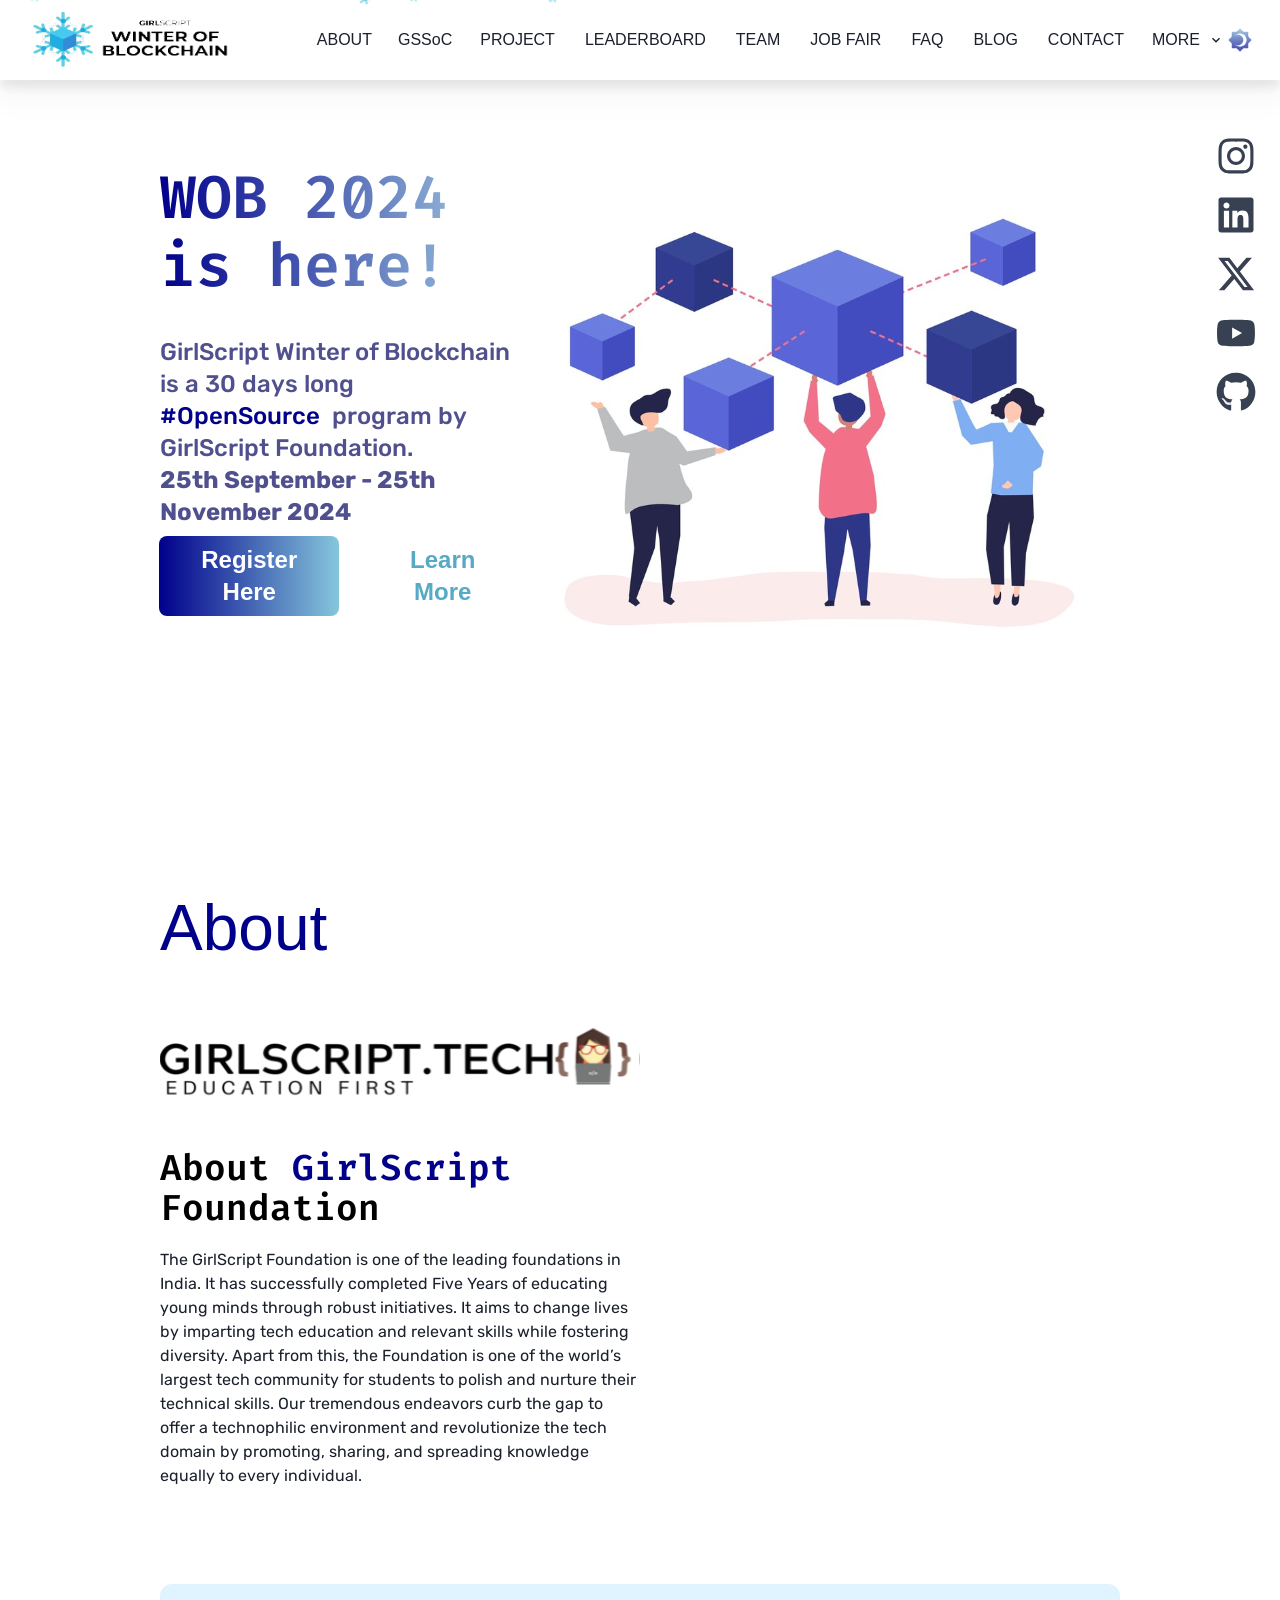
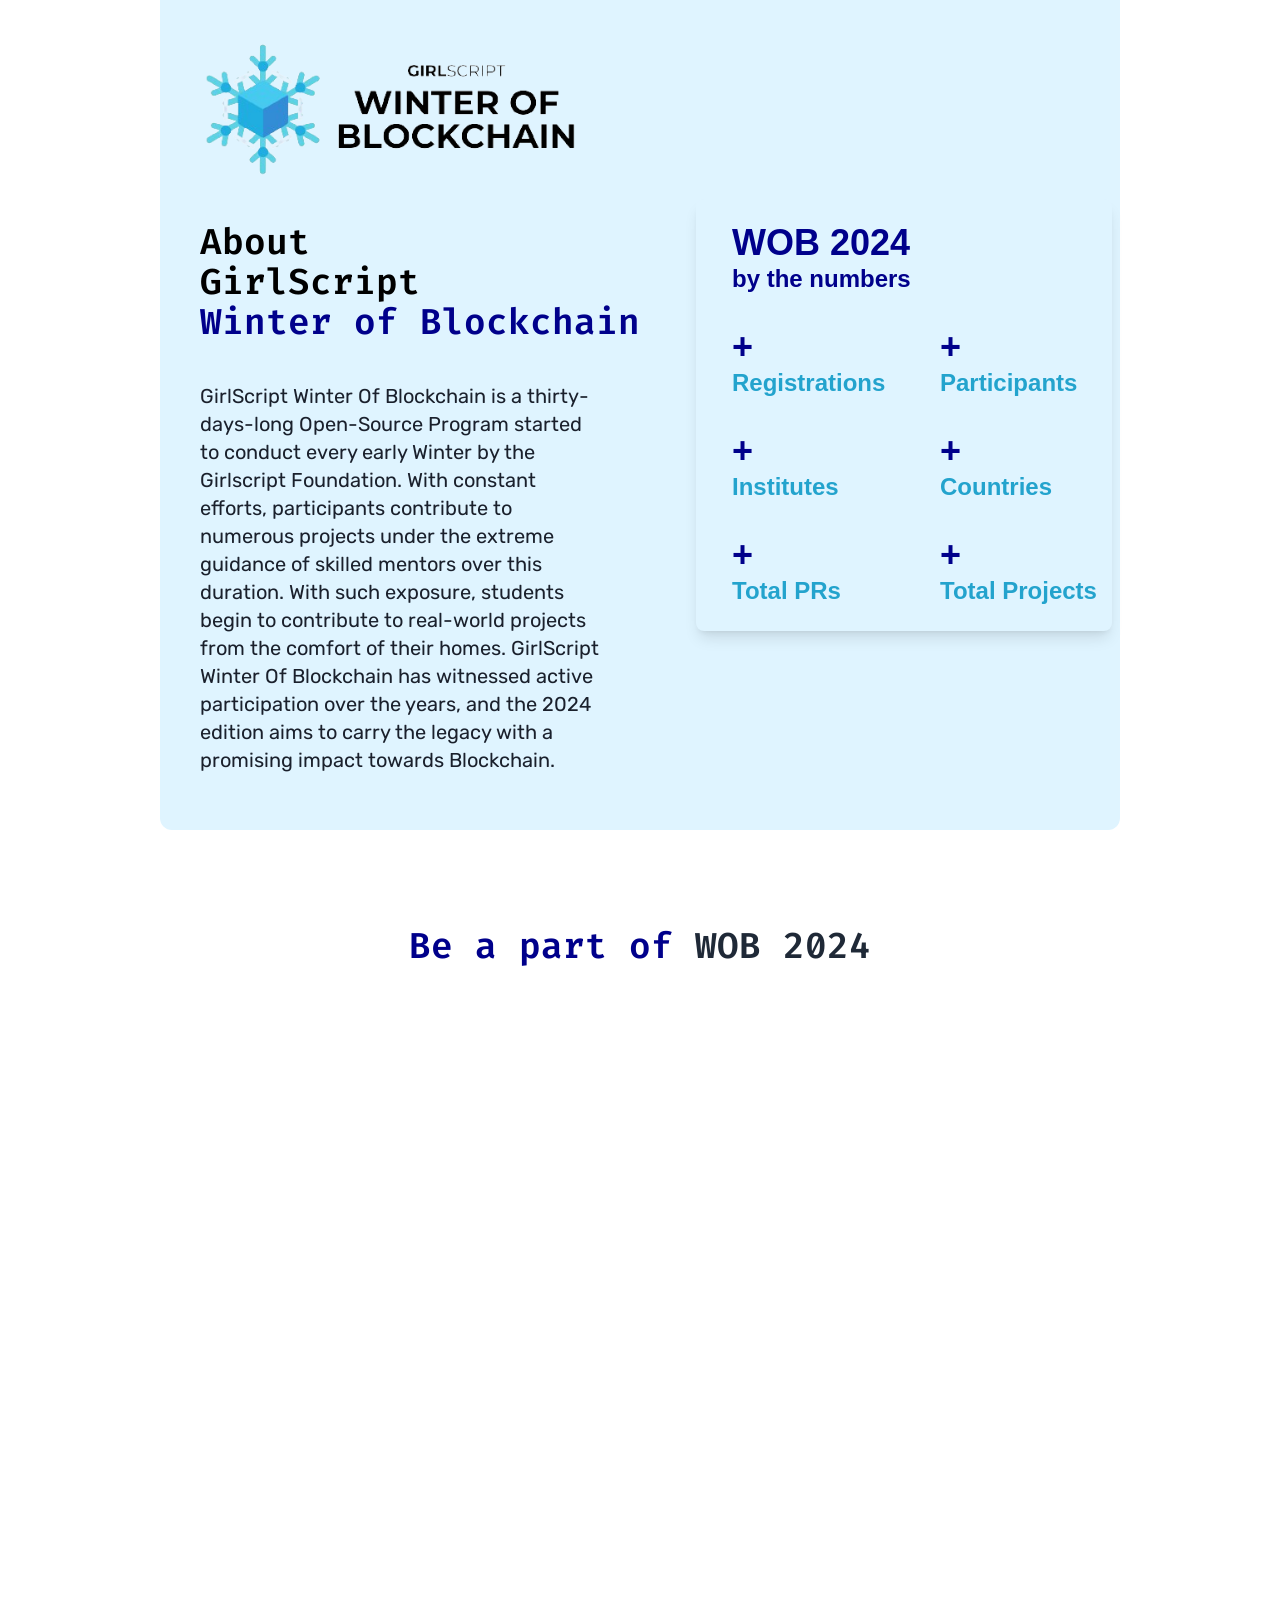
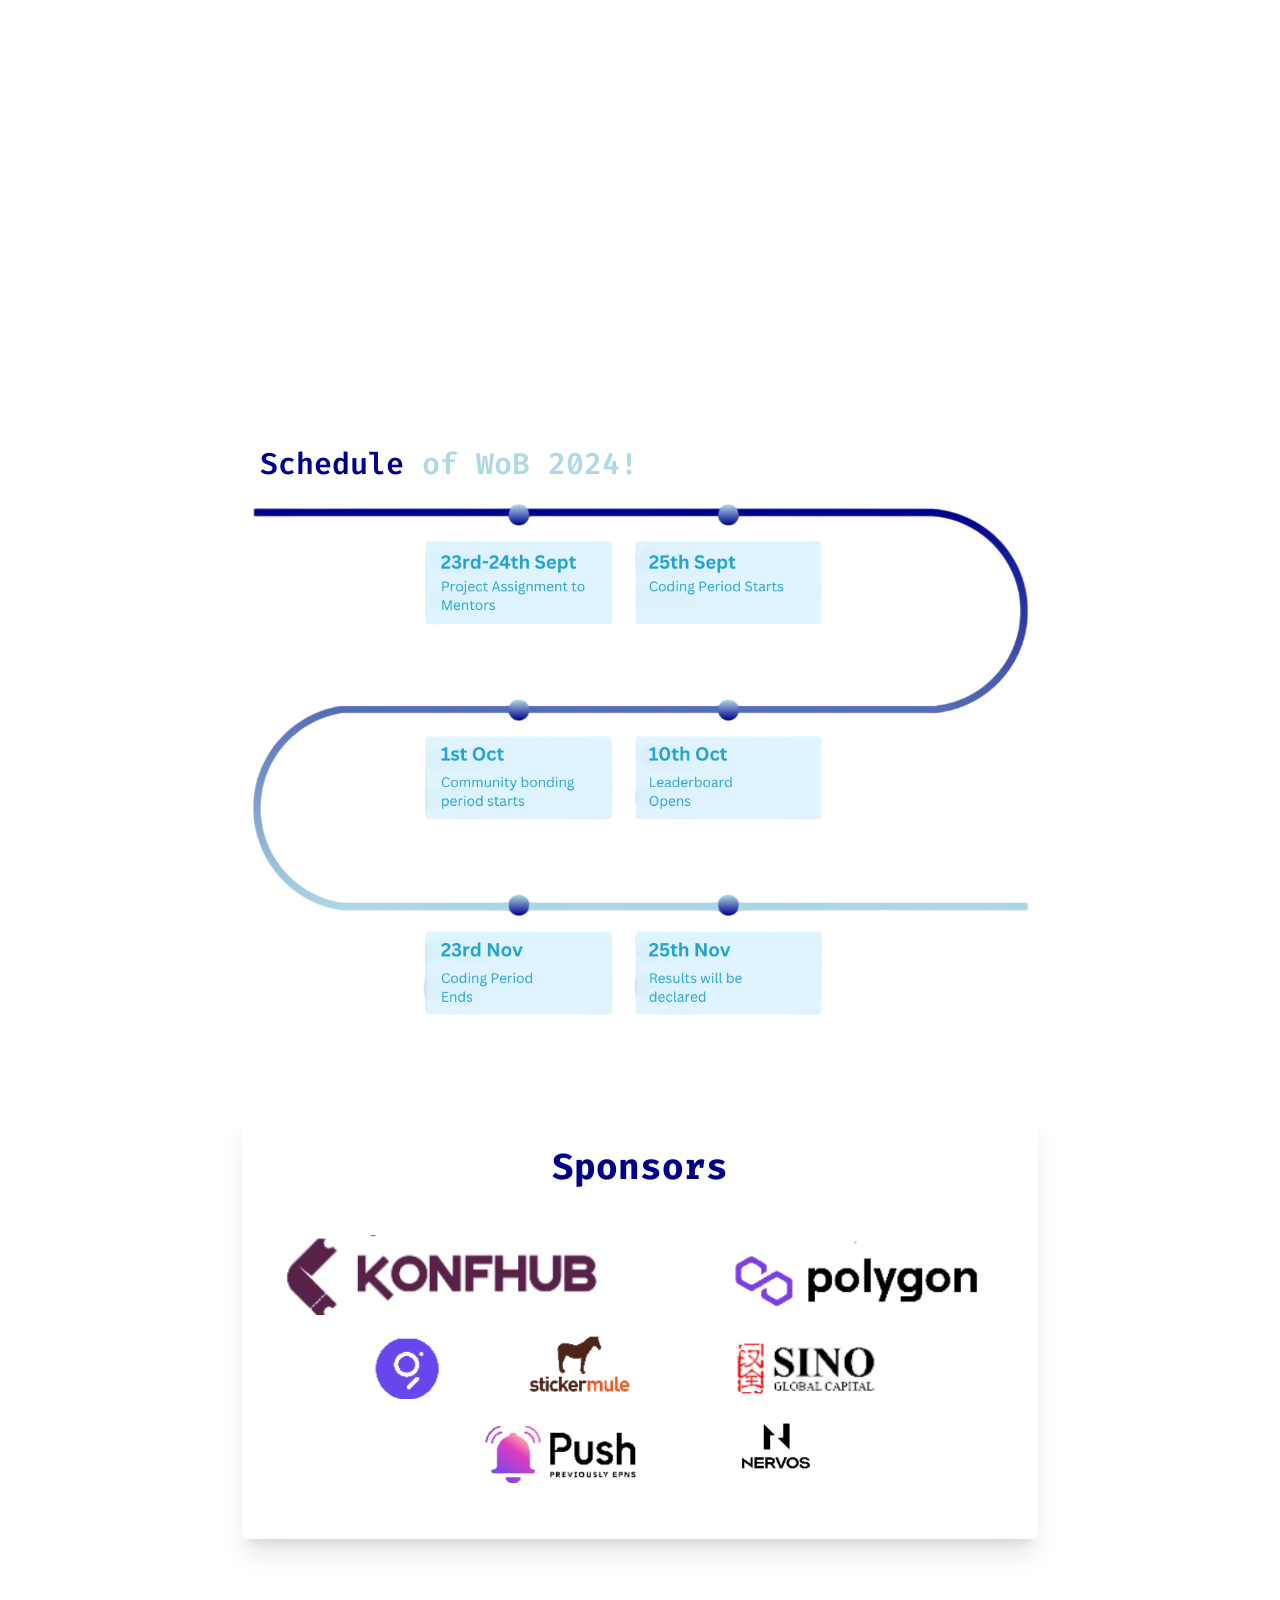
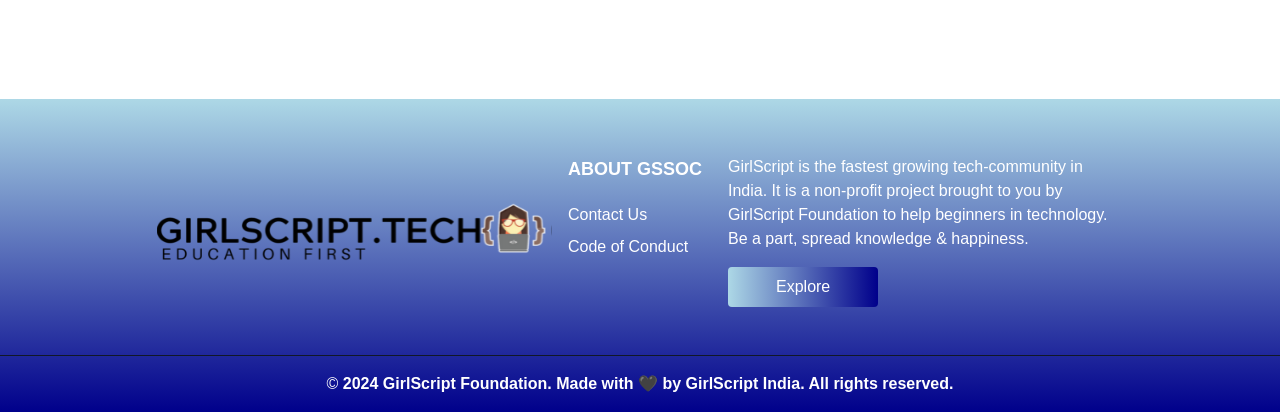
==== commit 6da7b901: "Deploying to gh-pages from @ girlscript/GS-WOB@fcb7d8491ae345ce926f1d62a77f4395ed901a0b 🚀" ====
--- a/index.html
+++ b/index.html
@@ -1,4 +1,4 @@
-<!DOCTYPE html><html><head><meta charSet="utf-8"/><meta name="viewport" content="width=device-width"/><meta name="next-head-count" content="2"/><link rel="preload" href="/_next/static/css/d88851474cd53e49.css" as="style"/><link rel="stylesheet" href="/_next/static/css/d88851474cd53e49.css" data-n-g=""/><noscript data-n-css=""></noscript><script defer="" nomodule="" src="/_next/static/chunks/polyfills-c67a75d1b6f99dc8.js"></script><script src="/_next/static/chunks/webpack-eeb1e4a6befe36e1.js" defer=""></script><script src="/_next/static/chunks/framework-b759e809ec16812b.js" defer=""></script><script src="/_next/static/chunks/main-2c9836ab39151cb8.js" defer=""></script><script src="/_next/static/chunks/pages/_app-d05624e1ec2c5202.js" defer=""></script><script src="/_next/static/chunks/pages/index-8cea9da2bf1e3ccd.js" defer=""></script><script src="/_next/static/ZOz5T9EpPR0tmAZvtmfse/_buildManifest.js" defer=""></script><script src="/_next/static/ZOz5T9EpPR0tmAZvtmfse/_ssgManifest.js" defer=""></script></head><body><div id="__next"><script>!function(){try{var d=document.documentElement,c=d.classList;c.remove('light','dark');var e=localStorage.getItem('theme');if(e){c.add(e|| '')}else{c.add('light');}if(e==='light'||e==='dark'||!e)d.style.colorScheme=e||'light'}catch(t){}}();</script><style data-emotion="css-global 1b7scut">:host,:root,[data-theme]{--chakra-ring-inset:var(--chakra-empty,/*!*/ /*!*/);--chakra-ring-offset-width:0px;--chakra-ring-offset-color:#fff;--chakra-ring-color:rgba(66, 153, 225, 0.6);--chakra-ring-offset-shadow:0 0 #0000;--chakra-ring-shadow:0 0 #0000;--chakra-space-x-reverse:0;--chakra-space-y-reverse:0;--chakra-colors-transparent:transparent;--chakra-colors-current:currentColor;--chakra-colors-black:#000000;--chakra-colors-white:#FFFFFF;--chakra-colors-whiteAlpha-50:rgba(255, 255, 255, 0.04);--chakra-colors-whiteAlpha-100:rgba(255, 255, 255, 0.06);--chakra-colors-whiteAlpha-200:rgba(255, 255, 255, 0.08);--chakra-colors-whiteAlpha-300:rgba(255, 255, 255, 0.16);--chakra-colors-whiteAlpha-400:rgba(255, 255, 255, 0.24);--chakra-colors-whiteAlpha-500:rgba(255, 255, 255, 0.36);--chakra-colors-whiteAlpha-600:rgba(255, 255, 255, 0.48);--chakra-colors-whiteAlpha-700:rgba(255, 255, 255, 0.64);--chakra-colors-whiteAlpha-800:rgba(255, 255, 255, 0.80);--chakra-colors-whiteAlpha-900:rgba(255, 255, 255, 0.92);--chakra-colors-blackAlpha-50:rgba(0, 0, 0, 0.04);--chakra-colors-blackAlpha-100:rgba(0, 0, 0, 0.06);--chakra-colors-blackAlpha-200:rgba(0, 0, 0, 0.08);--chakra-colors-blackAlpha-300:rgba(0, 0, 0, 0.16);--chakra-colors-blackAlpha-400:rgba(0, 0, 0, 0.24);--chakra-colors-blackAlpha-500:rgba(0, 0, 0, 0.36);--chakra-colors-blackAlpha-600:rgba(0, 0, 0, 0.48);--chakra-colors-blackAlpha-700:rgba(0, 0, 0, 0.64);--chakra-colors-blackAlpha-800:rgba(0, 0, 0, 0.80);--chakra-colors-blackAlpha-900:rgba(0, 0, 0, 0.92);--chakra-colors-gray-50:#F7FAFC;--chakra-colors-gray-100:#EDF2F7;--chakra-colors-gray-200:#E2E8F0;--chakra-colors-gray-300:#CBD5E0;--chakra-colors-gray-400:#A0AEC0;--chakra-colors-gray-500:#718096;--chakra-colors-gray-600:#4A5568;--chakra-colors-gray-700:#2D3748;--chakra-colors-gray-800:#1A202C;--chakra-colors-gray-900:#171923;--chakra-colors-red-50:#FFF5F5;--chakra-colors-red-100:#FED7D7;--chakra-colors-red-200:#FEB2B2;--chakra-colors-red-300:#FC8181;--chakra-colors-red-400:#F56565;--chakra-colors-red-500:#E53E3E;--chakra-colors-red-600:#C53030;--chakra-colors-red-700:#9B2C2C;--chakra-colors-red-800:#822727;--chakra-colors-red-900:#63171B;--chakra-colors-orange-50:#FFFAF0;--chakra-colors-orange-100:#FEEBC8;--chakra-colors-orange-200:#FBD38D;--chakra-colors-orange-300:#F6AD55;--chakra-colors-orange-400:#ED8936;--chakra-colors-orange-500:#DD6B20;--chakra-colors-orange-600:#C05621;--chakra-colors-orange-700:#9C4221;--chakra-colors-orange-800:#7B341E;--chakra-colors-orange-900:#652B19;--chakra-colors-yellow-50:#FFFFF0;--chakra-colors-yellow-100:#FEFCBF;--chakra-colors-yellow-200:#FAF089;--chakra-colors-yellow-300:#F6E05E;--chakra-colors-yellow-400:#ECC94B;--chakra-colors-yellow-500:#D69E2E;--chakra-colors-yellow-600:#B7791F;--chakra-colors-yellow-700:#975A16;--chakra-colors-yellow-800:#744210;--chakra-colors-yellow-900:#5F370E;--chakra-colors-green-50:#F0FFF4;--chakra-colors-green-100:#C6F6D5;--chakra-colors-green-200:#9AE6B4;--chakra-colors-green-300:#68D391;--chakra-colors-green-400:#48BB78;--chakra-colors-green-500:#38A169;--chakra-colors-green-600:#2F855A;--chakra-colors-green-700:#276749;--chakra-colors-green-800:#22543D;--chakra-colors-green-900:#1C4532;--chakra-colors-teal-50:#E6FFFA;--chakra-colors-teal-100:#B2F5EA;--chakra-colors-teal-200:#81E6D9;--chakra-colors-teal-300:#4FD1C5;--chakra-colors-teal-400:#38B2AC;--chakra-colors-teal-500:#319795;--chakra-colors-teal-600:#2C7A7B;--chakra-colors-teal-700:#285E61;--chakra-colors-teal-800:#234E52;--chakra-colors-teal-900:#1D4044;--chakra-colors-blue-50:#ebf8ff;--chakra-colors-blue-100:#bee3f8;--chakra-colors-blue-200:#90cdf4;--chakra-colors-blue-300:#63b3ed;--chakra-colors-blue-400:#4299e1;--chakra-colors-blue-500:#3182ce;--chakra-colors-blue-600:#2b6cb0;--chakra-colors-blue-700:#2c5282;--chakra-colors-blue-800:#2a4365;--chakra-colors-blue-900:#1A365D;--chakra-colors-cyan-50:#EDFDFD;--chakra-colors-cyan-100:#C4F1F9;--chakra-colors-cyan-200:#9DECF9;--chakra-colors-cyan-300:#76E4F7;--chakra-colors-cyan-400:#0BC5EA;--chakra-colors-cyan-500:#00B5D8;--chakra-colors-cyan-600:#00A3C4;--chakra-colors-cyan-700:#0987A0;--chakra-colors-cyan-800:#086F83;--chakra-colors-cyan-900:#065666;--chakra-colors-purple-50:#FAF5FF;--chakra-colors-purple-100:#E9D8FD;--chakra-colors-purple-200:#D6BCFA;--chakra-colors-purple-300:#B794F4;--chakra-colors-purple-400:#9F7AEA;--chakra-colors-purple-500:#805AD5;--chakra-colors-purple-600:#6B46C1;--chakra-colors-purple-700:#553C9A;--chakra-colors-purple-800:#44337A;--chakra-colors-purple-900:#322659;--chakra-colors-pink-50:#FFF5F7;--chakra-colors-pink-100:#FED7E2;--chakra-colors-pink-200:#FBB6CE;--chakra-colors-pink-300:#F687B3;--chakra-colors-pink-400:#ED64A6;--chakra-colors-pink-500:#D53F8C;--chakra-colors-pink-600:#B83280;--chakra-colors-pink-700:#97266D;--chakra-colors-pink-800:#702459;--chakra-colors-pink-900:#521B41;--chakra-colors-linkedin-50:#E8F4F9;--chakra-colors-linkedin-100:#CFEDFB;--chakra-colors-linkedin-200:#9BDAF3;--chakra-colors-linkedin-300:#68C7EC;--chakra-colors-linkedin-400:#34B3E4;--chakra-colors-linkedin-500:#00A0DC;--chakra-colors-linkedin-600:#008CC9;--chakra-colors-linkedin-700:#0077B5;--chakra-colors-linkedin-800:#005E93;--chakra-colors-linkedin-900:#004471;--chakra-colors-facebook-50:#E8F4F9;--chakra-colors-facebook-100:#D9DEE9;--chakra-colors-facebook-200:#B7C2DA;--chakra-colors-facebook-300:#6482C0;--chakra-colors-facebook-400:#4267B2;--chakra-colors-facebook-500:#385898;--chakra-colors-facebook-600:#314E89;--chakra-colors-facebook-700:#29487D;--chakra-colors-facebook-800:#223B67;--chakra-colors-facebook-900:#1E355B;--chakra-colors-messenger-50:#D0E6FF;--chakra-colors-messenger-100:#B9DAFF;--chakra-colors-messenger-200:#A2CDFF;--chakra-colors-messenger-300:#7AB8FF;--chakra-colors-messenger-400:#2E90FF;--chakra-colors-messenger-500:#0078FF;--chakra-colors-messenger-600:#0063D1;--chakra-colors-messenger-700:#0052AC;--chakra-colors-messenger-800:#003C7E;--chakra-colors-messenger-900:#002C5C;--chakra-colors-whatsapp-50:#dffeec;--chakra-colors-whatsapp-100:#b9f5d0;--chakra-colors-whatsapp-200:#90edb3;--chakra-colors-whatsapp-300:#65e495;--chakra-colors-whatsapp-400:#3cdd78;--chakra-colors-whatsapp-500:#22c35e;--chakra-colors-whatsapp-600:#179848;--chakra-colors-whatsapp-700:#0c6c33;--chakra-colors-whatsapp-800:#01421c;--chakra-colors-whatsapp-900:#001803;--chakra-colors-twitter-50:#E5F4FD;--chakra-colors-twitter-100:#C8E9FB;--chakra-colors-twitter-200:#A8DCFA;--chakra-colors-twitter-300:#83CDF7;--chakra-colors-twitter-400:#57BBF5;--chakra-colors-twitter-500:#1DA1F2;--chakra-colors-twitter-600:#1A94DA;--chakra-colors-twitter-700:#1681BF;--chakra-colors-twitter-800:#136B9E;--chakra-colors-twitter-900:#0D4D71;--chakra-colors-telegram-50:#E3F2F9;--chakra-colors-telegram-100:#C5E4F3;--chakra-colors-telegram-200:#A2D4EC;--chakra-colors-telegram-300:#7AC1E4;--chakra-colors-telegram-400:#47A9DA;--chakra-colors-telegram-500:#0088CC;--chakra-colors-telegram-600:#007AB8;--chakra-colors-telegram-700:#006BA1;--chakra-colors-telegram-800:#005885;--chakra-colors-telegram-900:#003F5E;--chakra-borders-none:0;--chakra-borders-1px:1px solid;--chakra-borders-2px:2px solid;--chakra-borders-4px:4px solid;--chakra-borders-8px:8px solid;--chakra-fonts-heading:-apple-system,BlinkMacSystemFont,"Segoe UI",Helvetica,Arial,sans-serif,"Apple Color Emoji","Segoe UI Emoji","Segoe UI Symbol";--chakra-fonts-body:-apple-system,BlinkMacSystemFont,"Segoe UI",Helvetica,Arial,sans-serif,"Apple Color Emoji","Segoe UI Emoji","Segoe UI Symbol";--chakra-fonts-mono:SFMono-Regular,Menlo,Monaco,Consolas,"Liberation Mono","Courier New",monospace;--chakra-fontSizes-3xs:0.45rem;--chakra-fontSizes-2xs:0.625rem;--chakra-fontSizes-xs:0.75rem;--chakra-fontSizes-sm:0.875rem;--chakra-fontSizes-md:1rem;--chakra-fontSizes-lg:1.125rem;--chakra-fontSizes-xl:1.25rem;--chakra-fontSizes-2xl:1.5rem;--chakra-fontSizes-3xl:1.875rem;--chakra-fontSizes-4xl:2.25rem;--chakra-fontSizes-5xl:3rem;--chakra-fontSizes-6xl:3.75rem;--chakra-fontSizes-7xl:4.5rem;--chakra-fontSizes-8xl:6rem;--chakra-fontSizes-9xl:8rem;--chakra-fontWeights-hairline:100;--chakra-fontWeights-thin:200;--chakra-fontWeights-light:300;--chakra-fontWeights-normal:400;--chakra-fontWeights-medium:500;--chakra-fontWeights-semibold:600;--chakra-fontWeights-bold:700;--chakra-fontWeights-extrabold:800;--chakra-fontWeights-black:900;--chakra-letterSpacings-tighter:-0.05em;--chakra-letterSpacings-tight:-0.025em;--chakra-letterSpacings-normal:0;--chakra-letterSpacings-wide:0.025em;--chakra-letterSpacings-wider:0.05em;--chakra-letterSpacings-widest:0.1em;--chakra-lineHeights-3:.75rem;--chakra-lineHeights-4:1rem;--chakra-lineHeights-5:1.25rem;--chakra-lineHeights-6:1.5rem;--chakra-lineHeights-7:1.75rem;--chakra-lineHeights-8:2rem;--chakra-lineHeights-9:2.25rem;--chakra-lineHeights-10:2.5rem;--chakra-lineHeights-normal:normal;--chakra-lineHeights-none:1;--chakra-lineHeights-shorter:1.25;--chakra-lineHeights-short:1.375;--chakra-lineHeights-base:1.5;--chakra-lineHeights-tall:1.625;--chakra-lineHeights-taller:2;--chakra-radii-none:0;--chakra-radii-sm:0.125rem;--chakra-radii-base:0.25rem;--chakra-radii-md:0.375rem;--chakra-radii-lg:0.5rem;--chakra-radii-xl:0.75rem;--chakra-radii-2xl:1rem;--chakra-radii-3xl:1.5rem;--chakra-radii-full:9999px;--chakra-space-1:0.25rem;--chakra-space-2:0.5rem;--chakra-space-3:0.75rem;--chakra-space-4:1rem;--chakra-space-5:1.25rem;--chakra-space-6:1.5rem;--chakra-space-7:1.75rem;--chakra-space-8:2rem;--chakra-space-9:2.25rem;--chakra-space-10:2.5rem;--chakra-space-12:3rem;--chakra-space-14:3.5rem;--chakra-space-16:4rem;--chakra-space-20:5rem;--chakra-space-24:6rem;--chakra-space-28:7rem;--chakra-space-32:8rem;--chakra-space-36:9rem;--chakra-space-40:10rem;--chakra-space-44:11rem;--chakra-space-48:12rem;--chakra-space-52:13rem;--chakra-space-56:14rem;--chakra-space-60:15rem;--chakra-space-64:16rem;--chakra-space-72:18rem;--chakra-space-80:20rem;--chakra-space-96:24rem;--chakra-space-px:1px;--chakra-space-0-5:0.125rem;--chakra-space-1-5:0.375rem;--chakra-space-2-5:0.625rem;--chakra-space-3-5:0.875rem;--chakra-shadows-xs:0 0 0 1px rgba(0, 0, 0, 0.05);--chakra-shadows-sm:0 1px 2px 0 rgba(0, 0, 0, 0.05);--chakra-shadows-base:0 1px 3px 0 rgba(0, 0, 0, 0.1),0 1px 2px 0 rgba(0, 0, 0, 0.06);--chakra-shadows-md:0 4px 6px -1px rgba(0, 0, 0, 0.1),0 2px 4px -1px rgba(0, 0, 0, 0.06);--chakra-shadows-lg:0 10px 15px -3px rgba(0, 0, 0, 0.1),0 4px 6px -2px rgba(0, 0, 0, 0.05);--chakra-shadows-xl:0 20px 25px -5px rgba(0, 0, 0, 0.1),0 10px 10px -5px rgba(0, 0, 0, 0.04);--chakra-shadows-2xl:0 25px 50px -12px rgba(0, 0, 0, 0.25);--chakra-shadows-outline:0 0 0 3px rgba(66, 153, 225, 0.6);--chakra-shadows-inner:inset 0 2px 4px 0 rgba(0,0,0,0.06);--chakra-shadows-none:none;--chakra-shadows-dark-lg:rgba(0, 0, 0, 0.1) 0px 0px 0px 1px,rgba(0, 0, 0, 0.2) 0px 5px 10px,rgba(0, 0, 0, 0.4) 0px 15px 40px;--chakra-sizes-1:0.25rem;--chakra-sizes-2:0.5rem;--chakra-sizes-3:0.75rem;--chakra-sizes-4:1rem;--chakra-sizes-5:1.25rem;--chakra-sizes-6:1.5rem;--chakra-sizes-7:1.75rem;--chakra-sizes-8:2rem;--chakra-sizes-9:2.25rem;--chakra-sizes-10:2.5rem;--chakra-sizes-12:3rem;--chakra-sizes-14:3.5rem;--chakra-sizes-16:4rem;--chakra-sizes-20:5rem;--chakra-sizes-24:6rem;--chakra-sizes-28:7rem;--chakra-sizes-32:8rem;--chakra-sizes-36:9rem;--chakra-sizes-40:10rem;--chakra-sizes-44:11rem;--chakra-sizes-48:12rem;--chakra-sizes-52:13rem;--chakra-sizes-56:14rem;--chakra-sizes-60:15rem;--chakra-sizes-64:16rem;--chakra-sizes-72:18rem;--chakra-sizes-80:20rem;--chakra-sizes-96:24rem;--chakra-sizes-px:1px;--chakra-sizes-0-5:0.125rem;--chakra-sizes-1-5:0.375rem;--chakra-sizes-2-5:0.625rem;--chakra-sizes-3-5:0.875rem;--chakra-sizes-max:max-content;--chakra-sizes-min:min-content;--chakra-sizes-full:100%;--chakra-sizes-3xs:14rem;--chakra-sizes-2xs:16rem;--chakra-sizes-xs:20rem;--chakra-sizes-sm:24rem;--chakra-sizes-md:28rem;--chakra-sizes-lg:32rem;--chakra-sizes-xl:36rem;--chakra-sizes-2xl:42rem;--chakra-sizes-3xl:48rem;--chakra-sizes-4xl:56rem;--chakra-sizes-5xl:64rem;--chakra-sizes-6xl:72rem;--chakra-sizes-7xl:80rem;--chakra-sizes-8xl:90rem;--chakra-sizes-prose:60ch;--chakra-sizes-container-sm:640px;--chakra-sizes-container-md:768px;--chakra-sizes-container-lg:1024px;--chakra-sizes-container-xl:1280px;--chakra-zIndices-hide:-1;--chakra-zIndices-auto:auto;--chakra-zIndices-base:0;--chakra-zIndices-docked:10;--chakra-zIndices-dropdown:1000;--chakra-zIndices-sticky:1100;--chakra-zIndices-banner:1200;--chakra-zIndices-overlay:1300;--chakra-zIndices-modal:1400;--chakra-zIndices-popover:1500;--chakra-zIndices-skipLink:1600;--chakra-zIndices-toast:1700;--chakra-zIndices-tooltip:1800;--chakra-transition-property-common:background-color,border-color,color,fill,stroke,opacity,box-shadow,transform;--chakra-transition-property-colors:background-color,border-color,color,fill,stroke;--chakra-transition-property-dimensions:width,height;--chakra-transition-property-position:left,right,top,bottom;--chakra-transition-property-background:background-color,background-image,background-position;--chakra-transition-easing-ease-in:cubic-bezier(0.4, 0, 1, 1);--chakra-transition-easing-ease-out:cubic-bezier(0, 0, 0.2, 1);--chakra-transition-easing-ease-in-out:cubic-bezier(0.4, 0, 0.2, 1);--chakra-transition-duration-ultra-fast:50ms;--chakra-transition-duration-faster:100ms;--chakra-transition-duration-fast:150ms;--chakra-transition-duration-normal:200ms;--chakra-transition-duration-slow:300ms;--chakra-transition-duration-slower:400ms;--chakra-transition-duration-ultra-slow:500ms;--chakra-blur-none:0;--chakra-blur-sm:4px;--chakra-blur-base:8px;--chakra-blur-md:12px;--chakra-blur-lg:16px;--chakra-blur-xl:24px;--chakra-blur-2xl:40px;--chakra-blur-3xl:64px;--chakra-breakpoints-base:0em;--chakra-breakpoints-sm:30em;--chakra-breakpoints-md:48em;--chakra-breakpoints-lg:62em;--chakra-breakpoints-xl:80em;--chakra-breakpoints-2xl:96em;}.chakra-ui-light :host:not([data-theme]),.chakra-ui-light :root:not([data-theme]),.chakra-ui-light [data-theme]:not([data-theme]),[data-theme=light] :host:not([data-theme]),[data-theme=light] :root:not([data-theme]),[data-theme=light] [data-theme]:not([data-theme]),:host[data-theme=light],:root[data-theme=light],[data-theme][data-theme=light]{--chakra-colors-chakra-body-text:var(--chakra-colors-gray-800);--chakra-colors-chakra-body-bg:var(--chakra-colors-white);--chakra-colors-chakra-border-color:var(--chakra-colors-gray-200);--chakra-colors-chakra-inverse-text:var(--chakra-colors-white);--chakra-colors-chakra-subtle-bg:var(--chakra-colors-gray-100);--chakra-colors-chakra-subtle-text:var(--chakra-colors-gray-600);--chakra-colors-chakra-placeholder-color:var(--chakra-colors-gray-500);}.chakra-ui-dark :host:not([data-theme]),.chakra-ui-dark :root:not([data-theme]),.chakra-ui-dark [data-theme]:not([data-theme]),[data-theme=dark] :host:not([data-theme]),[data-theme=dark] :root:not([data-theme]),[data-theme=dark] [data-theme]:not([data-theme]),:host[data-theme=dark],:root[data-theme=dark],[data-theme][data-theme=dark]{--chakra-colors-chakra-body-text:var(--chakra-colors-whiteAlpha-900);--chakra-colors-chakra-body-bg:var(--chakra-colors-gray-800);--chakra-colors-chakra-border-color:var(--chakra-colors-whiteAlpha-300);--chakra-colors-chakra-inverse-text:var(--chakra-colors-gray-800);--chakra-colors-chakra-subtle-bg:var(--chakra-colors-gray-700);--chakra-colors-chakra-subtle-text:var(--chakra-colors-gray-400);--chakra-colors-chakra-placeholder-color:var(--chakra-colors-whiteAlpha-400);}</style><style data-emotion="css-global fubdgu">html{line-height:1.5;-webkit-text-size-adjust:100%;font-family:system-ui,sans-serif;-webkit-font-smoothing:antialiased;text-rendering:optimizeLegibility;-moz-osx-font-smoothing:grayscale;touch-action:manipulation;}body{position:relative;min-height:100%;margin:0;font-feature-settings:"kern";}:where(*, *::before, *::after){border-width:0;border-style:solid;box-sizing:border-box;word-wrap:break-word;}main{display:block;}hr{border-top-width:1px;box-sizing:content-box;height:0;overflow:visible;}:where(pre, code, kbd,samp){font-family:SFMono-Regular,Menlo,Monaco,Consolas,monospace;font-size:1em;}a{background-color:transparent;color:inherit;-webkit-text-decoration:inherit;text-decoration:inherit;}abbr[title]{border-bottom:none;-webkit-text-decoration:underline;text-decoration:underline;-webkit-text-decoration:underline dotted;-webkit-text-decoration:underline dotted;text-decoration:underline dotted;}:where(b, strong){font-weight:bold;}small{font-size:80%;}:where(sub,sup){font-size:75%;line-height:0;position:relative;vertical-align:baseline;}sub{bottom:-0.25em;}sup{top:-0.5em;}img{border-style:none;}:where(button, input, optgroup, select, textarea){font-family:inherit;font-size:100%;line-height:1.15;margin:0;}:where(button, input){overflow:visible;}:where(button, select){text-transform:none;}:where(
+<!DOCTYPE html><html><head><meta charSet="utf-8"/><meta name="viewport" content="width=device-width"/><meta name="next-head-count" content="2"/><link rel="preload" href="/_next/static/css/f01a005a6c0f5225.css" as="style"/><link rel="stylesheet" href="/_next/static/css/f01a005a6c0f5225.css" data-n-g=""/><noscript data-n-css=""></noscript><script defer="" nomodule="" src="/_next/static/chunks/polyfills-c67a75d1b6f99dc8.js"></script><script src="/_next/static/chunks/webpack-eeb1e4a6befe36e1.js" defer=""></script><script src="/_next/static/chunks/framework-b759e809ec16812b.js" defer=""></script><script src="/_next/static/chunks/main-2c9836ab39151cb8.js" defer=""></script><script src="/_next/static/chunks/pages/_app-d05624e1ec2c5202.js" defer=""></script><script src="/_next/static/chunks/pages/index-8cea9da2bf1e3ccd.js" defer=""></script><script src="/_next/static/rWbkWYP4VXq0xYBv84QhU/_buildManifest.js" defer=""></script><script src="/_next/static/rWbkWYP4VXq0xYBv84QhU/_ssgManifest.js" defer=""></script></head><body><div id="__next"><script>!function(){try{var d=document.documentElement,c=d.classList;c.remove('light','dark');var e=localStorage.getItem('theme');if(e){c.add(e|| '')}else{c.add('light');}if(e==='light'||e==='dark'||!e)d.style.colorScheme=e||'light'}catch(t){}}();</script><style data-emotion="css-global 1b7scut">:host,:root,[data-theme]{--chakra-ring-inset:var(--chakra-empty,/*!*/ /*!*/);--chakra-ring-offset-width:0px;--chakra-ring-offset-color:#fff;--chakra-ring-color:rgba(66, 153, 225, 0.6);--chakra-ring-offset-shadow:0 0 #0000;--chakra-ring-shadow:0 0 #0000;--chakra-space-x-reverse:0;--chakra-space-y-reverse:0;--chakra-colors-transparent:transparent;--chakra-colors-current:currentColor;--chakra-colors-black:#000000;--chakra-colors-white:#FFFFFF;--chakra-colors-whiteAlpha-50:rgba(255, 255, 255, 0.04);--chakra-colors-whiteAlpha-100:rgba(255, 255, 255, 0.06);--chakra-colors-whiteAlpha-200:rgba(255, 255, 255, 0.08);--chakra-colors-whiteAlpha-300:rgba(255, 255, 255, 0.16);--chakra-colors-whiteAlpha-400:rgba(255, 255, 255, 0.24);--chakra-colors-whiteAlpha-500:rgba(255, 255, 255, 0.36);--chakra-colors-whiteAlpha-600:rgba(255, 255, 255, 0.48);--chakra-colors-whiteAlpha-700:rgba(255, 255, 255, 0.64);--chakra-colors-whiteAlpha-800:rgba(255, 255, 255, 0.80);--chakra-colors-whiteAlpha-900:rgba(255, 255, 255, 0.92);--chakra-colors-blackAlpha-50:rgba(0, 0, 0, 0.04);--chakra-colors-blackAlpha-100:rgba(0, 0, 0, 0.06);--chakra-colors-blackAlpha-200:rgba(0, 0, 0, 0.08);--chakra-colors-blackAlpha-300:rgba(0, 0, 0, 0.16);--chakra-colors-blackAlpha-400:rgba(0, 0, 0, 0.24);--chakra-colors-blackAlpha-500:rgba(0, 0, 0, 0.36);--chakra-colors-blackAlpha-600:rgba(0, 0, 0, 0.48);--chakra-colors-blackAlpha-700:rgba(0, 0, 0, 0.64);--chakra-colors-blackAlpha-800:rgba(0, 0, 0, 0.80);--chakra-colors-blackAlpha-900:rgba(0, 0, 0, 0.92);--chakra-colors-gray-50:#F7FAFC;--chakra-colors-gray-100:#EDF2F7;--chakra-colors-gray-200:#E2E8F0;--chakra-colors-gray-300:#CBD5E0;--chakra-colors-gray-400:#A0AEC0;--chakra-colors-gray-500:#718096;--chakra-colors-gray-600:#4A5568;--chakra-colors-gray-700:#2D3748;--chakra-colors-gray-800:#1A202C;--chakra-colors-gray-900:#171923;--chakra-colors-red-50:#FFF5F5;--chakra-colors-red-100:#FED7D7;--chakra-colors-red-200:#FEB2B2;--chakra-colors-red-300:#FC8181;--chakra-colors-red-400:#F56565;--chakra-colors-red-500:#E53E3E;--chakra-colors-red-600:#C53030;--chakra-colors-red-700:#9B2C2C;--chakra-colors-red-800:#822727;--chakra-colors-red-900:#63171B;--chakra-colors-orange-50:#FFFAF0;--chakra-colors-orange-100:#FEEBC8;--chakra-colors-orange-200:#FBD38D;--chakra-colors-orange-300:#F6AD55;--chakra-colors-orange-400:#ED8936;--chakra-colors-orange-500:#DD6B20;--chakra-colors-orange-600:#C05621;--chakra-colors-orange-700:#9C4221;--chakra-colors-orange-800:#7B341E;--chakra-colors-orange-900:#652B19;--chakra-colors-yellow-50:#FFFFF0;--chakra-colors-yellow-100:#FEFCBF;--chakra-colors-yellow-200:#FAF089;--chakra-colors-yellow-300:#F6E05E;--chakra-colors-yellow-400:#ECC94B;--chakra-colors-yellow-500:#D69E2E;--chakra-colors-yellow-600:#B7791F;--chakra-colors-yellow-700:#975A16;--chakra-colors-yellow-800:#744210;--chakra-colors-yellow-900:#5F370E;--chakra-colors-green-50:#F0FFF4;--chakra-colors-green-100:#C6F6D5;--chakra-colors-green-200:#9AE6B4;--chakra-colors-green-300:#68D391;--chakra-colors-green-400:#48BB78;--chakra-colors-green-500:#38A169;--chakra-colors-green-600:#2F855A;--chakra-colors-green-700:#276749;--chakra-colors-green-800:#22543D;--chakra-colors-green-900:#1C4532;--chakra-colors-teal-50:#E6FFFA;--chakra-colors-teal-100:#B2F5EA;--chakra-colors-teal-200:#81E6D9;--chakra-colors-teal-300:#4FD1C5;--chakra-colors-teal-400:#38B2AC;--chakra-colors-teal-500:#319795;--chakra-colors-teal-600:#2C7A7B;--chakra-colors-teal-700:#285E61;--chakra-colors-teal-800:#234E52;--chakra-colors-teal-900:#1D4044;--chakra-colors-blue-50:#ebf8ff;--chakra-colors-blue-100:#bee3f8;--chakra-colors-blue-200:#90cdf4;--chakra-colors-blue-300:#63b3ed;--chakra-colors-blue-400:#4299e1;--chakra-colors-blue-500:#3182ce;--chakra-colors-blue-600:#2b6cb0;--chakra-colors-blue-700:#2c5282;--chakra-colors-blue-800:#2a4365;--chakra-colors-blue-900:#1A365D;--chakra-colors-cyan-50:#EDFDFD;--chakra-colors-cyan-100:#C4F1F9;--chakra-colors-cyan-200:#9DECF9;--chakra-colors-cyan-300:#76E4F7;--chakra-colors-cyan-400:#0BC5EA;--chakra-colors-cyan-500:#00B5D8;--chakra-colors-cyan-600:#00A3C4;--chakra-colors-cyan-700:#0987A0;--chakra-colors-cyan-800:#086F83;--chakra-colors-cyan-900:#065666;--chakra-colors-purple-50:#FAF5FF;--chakra-colors-purple-100:#E9D8FD;--chakra-colors-purple-200:#D6BCFA;--chakra-colors-purple-300:#B794F4;--chakra-colors-purple-400:#9F7AEA;--chakra-colors-purple-500:#805AD5;--chakra-colors-purple-600:#6B46C1;--chakra-colors-purple-700:#553C9A;--chakra-colors-purple-800:#44337A;--chakra-colors-purple-900:#322659;--chakra-colors-pink-50:#FFF5F7;--chakra-colors-pink-100:#FED7E2;--chakra-colors-pink-200:#FBB6CE;--chakra-colors-pink-300:#F687B3;--chakra-colors-pink-400:#ED64A6;--chakra-colors-pink-500:#D53F8C;--chakra-colors-pink-600:#B83280;--chakra-colors-pink-700:#97266D;--chakra-colors-pink-800:#702459;--chakra-colors-pink-900:#521B41;--chakra-colors-linkedin-50:#E8F4F9;--chakra-colors-linkedin-100:#CFEDFB;--chakra-colors-linkedin-200:#9BDAF3;--chakra-colors-linkedin-300:#68C7EC;--chakra-colors-linkedin-400:#34B3E4;--chakra-colors-linkedin-500:#00A0DC;--chakra-colors-linkedin-600:#008CC9;--chakra-colors-linkedin-700:#0077B5;--chakra-colors-linkedin-800:#005E93;--chakra-colors-linkedin-900:#004471;--chakra-colors-facebook-50:#E8F4F9;--chakra-colors-facebook-100:#D9DEE9;--chakra-colors-facebook-200:#B7C2DA;--chakra-colors-facebook-300:#6482C0;--chakra-colors-facebook-400:#4267B2;--chakra-colors-facebook-500:#385898;--chakra-colors-facebook-600:#314E89;--chakra-colors-facebook-700:#29487D;--chakra-colors-facebook-800:#223B67;--chakra-colors-facebook-900:#1E355B;--chakra-colors-messenger-50:#D0E6FF;--chakra-colors-messenger-100:#B9DAFF;--chakra-colors-messenger-200:#A2CDFF;--chakra-colors-messenger-300:#7AB8FF;--chakra-colors-messenger-400:#2E90FF;--chakra-colors-messenger-500:#0078FF;--chakra-colors-messenger-600:#0063D1;--chakra-colors-messenger-700:#0052AC;--chakra-colors-messenger-800:#003C7E;--chakra-colors-messenger-900:#002C5C;--chakra-colors-whatsapp-50:#dffeec;--chakra-colors-whatsapp-100:#b9f5d0;--chakra-colors-whatsapp-200:#90edb3;--chakra-colors-whatsapp-300:#65e495;--chakra-colors-whatsapp-400:#3cdd78;--chakra-colors-whatsapp-500:#22c35e;--chakra-colors-whatsapp-600:#179848;--chakra-colors-whatsapp-700:#0c6c33;--chakra-colors-whatsapp-800:#01421c;--chakra-colors-whatsapp-900:#001803;--chakra-colors-twitter-50:#E5F4FD;--chakra-colors-twitter-100:#C8E9FB;--chakra-colors-twitter-200:#A8DCFA;--chakra-colors-twitter-300:#83CDF7;--chakra-colors-twitter-400:#57BBF5;--chakra-colors-twitter-500:#1DA1F2;--chakra-colors-twitter-600:#1A94DA;--chakra-colors-twitter-700:#1681BF;--chakra-colors-twitter-800:#136B9E;--chakra-colors-twitter-900:#0D4D71;--chakra-colors-telegram-50:#E3F2F9;--chakra-colors-telegram-100:#C5E4F3;--chakra-colors-telegram-200:#A2D4EC;--chakra-colors-telegram-300:#7AC1E4;--chakra-colors-telegram-400:#47A9DA;--chakra-colors-telegram-500:#0088CC;--chakra-colors-telegram-600:#007AB8;--chakra-colors-telegram-700:#006BA1;--chakra-colors-telegram-800:#005885;--chakra-colors-telegram-900:#003F5E;--chakra-borders-none:0;--chakra-borders-1px:1px solid;--chakra-borders-2px:2px solid;--chakra-borders-4px:4px solid;--chakra-borders-8px:8px solid;--chakra-fonts-heading:-apple-system,BlinkMacSystemFont,"Segoe UI",Helvetica,Arial,sans-serif,"Apple Color Emoji","Segoe UI Emoji","Segoe UI Symbol";--chakra-fonts-body:-apple-system,BlinkMacSystemFont,"Segoe UI",Helvetica,Arial,sans-serif,"Apple Color Emoji","Segoe UI Emoji","Segoe UI Symbol";--chakra-fonts-mono:SFMono-Regular,Menlo,Monaco,Consolas,"Liberation Mono","Courier New",monospace;--chakra-fontSizes-3xs:0.45rem;--chakra-fontSizes-2xs:0.625rem;--chakra-fontSizes-xs:0.75rem;--chakra-fontSizes-sm:0.875rem;--chakra-fontSizes-md:1rem;--chakra-fontSizes-lg:1.125rem;--chakra-fontSizes-xl:1.25rem;--chakra-fontSizes-2xl:1.5rem;--chakra-fontSizes-3xl:1.875rem;--chakra-fontSizes-4xl:2.25rem;--chakra-fontSizes-5xl:3rem;--chakra-fontSizes-6xl:3.75rem;--chakra-fontSizes-7xl:4.5rem;--chakra-fontSizes-8xl:6rem;--chakra-fontSizes-9xl:8rem;--chakra-fontWeights-hairline:100;--chakra-fontWeights-thin:200;--chakra-fontWeights-light:300;--chakra-fontWeights-normal:400;--chakra-fontWeights-medium:500;--chakra-fontWeights-semibold:600;--chakra-fontWeights-bold:700;--chakra-fontWeights-extrabold:800;--chakra-fontWeights-black:900;--chakra-letterSpacings-tighter:-0.05em;--chakra-letterSpacings-tight:-0.025em;--chakra-letterSpacings-normal:0;--chakra-letterSpacings-wide:0.025em;--chakra-letterSpacings-wider:0.05em;--chakra-letterSpacings-widest:0.1em;--chakra-lineHeights-3:.75rem;--chakra-lineHeights-4:1rem;--chakra-lineHeights-5:1.25rem;--chakra-lineHeights-6:1.5rem;--chakra-lineHeights-7:1.75rem;--chakra-lineHeights-8:2rem;--chakra-lineHeights-9:2.25rem;--chakra-lineHeights-10:2.5rem;--chakra-lineHeights-normal:normal;--chakra-lineHeights-none:1;--chakra-lineHeights-shorter:1.25;--chakra-lineHeights-short:1.375;--chakra-lineHeights-base:1.5;--chakra-lineHeights-tall:1.625;--chakra-lineHeights-taller:2;--chakra-radii-none:0;--chakra-radii-sm:0.125rem;--chakra-radii-base:0.25rem;--chakra-radii-md:0.375rem;--chakra-radii-lg:0.5rem;--chakra-radii-xl:0.75rem;--chakra-radii-2xl:1rem;--chakra-radii-3xl:1.5rem;--chakra-radii-full:9999px;--chakra-space-1:0.25rem;--chakra-space-2:0.5rem;--chakra-space-3:0.75rem;--chakra-space-4:1rem;--chakra-space-5:1.25rem;--chakra-space-6:1.5rem;--chakra-space-7:1.75rem;--chakra-space-8:2rem;--chakra-space-9:2.25rem;--chakra-space-10:2.5rem;--chakra-space-12:3rem;--chakra-space-14:3.5rem;--chakra-space-16:4rem;--chakra-space-20:5rem;--chakra-space-24:6rem;--chakra-space-28:7rem;--chakra-space-32:8rem;--chakra-space-36:9rem;--chakra-space-40:10rem;--chakra-space-44:11rem;--chakra-space-48:12rem;--chakra-space-52:13rem;--chakra-space-56:14rem;--chakra-space-60:15rem;--chakra-space-64:16rem;--chakra-space-72:18rem;--chakra-space-80:20rem;--chakra-space-96:24rem;--chakra-space-px:1px;--chakra-space-0-5:0.125rem;--chakra-space-1-5:0.375rem;--chakra-space-2-5:0.625rem;--chakra-space-3-5:0.875rem;--chakra-shadows-xs:0 0 0 1px rgba(0, 0, 0, 0.05);--chakra-shadows-sm:0 1px 2px 0 rgba(0, 0, 0, 0.05);--chakra-shadows-base:0 1px 3px 0 rgba(0, 0, 0, 0.1),0 1px 2px 0 rgba(0, 0, 0, 0.06);--chakra-shadows-md:0 4px 6px -1px rgba(0, 0, 0, 0.1),0 2px 4px -1px rgba(0, 0, 0, 0.06);--chakra-shadows-lg:0 10px 15px -3px rgba(0, 0, 0, 0.1),0 4px 6px -2px rgba(0, 0, 0, 0.05);--chakra-shadows-xl:0 20px 25px -5px rgba(0, 0, 0, 0.1),0 10px 10px -5px rgba(0, 0, 0, 0.04);--chakra-shadows-2xl:0 25px 50px -12px rgba(0, 0, 0, 0.25);--chakra-shadows-outline:0 0 0 3px rgba(66, 153, 225, 0.6);--chakra-shadows-inner:inset 0 2px 4px 0 rgba(0,0,0,0.06);--chakra-shadows-none:none;--chakra-shadows-dark-lg:rgba(0, 0, 0, 0.1) 0px 0px 0px 1px,rgba(0, 0, 0, 0.2) 0px 5px 10px,rgba(0, 0, 0, 0.4) 0px 15px 40px;--chakra-sizes-1:0.25rem;--chakra-sizes-2:0.5rem;--chakra-sizes-3:0.75rem;--chakra-sizes-4:1rem;--chakra-sizes-5:1.25rem;--chakra-sizes-6:1.5rem;--chakra-sizes-7:1.75rem;--chakra-sizes-8:2rem;--chakra-sizes-9:2.25rem;--chakra-sizes-10:2.5rem;--chakra-sizes-12:3rem;--chakra-sizes-14:3.5rem;--chakra-sizes-16:4rem;--chakra-sizes-20:5rem;--chakra-sizes-24:6rem;--chakra-sizes-28:7rem;--chakra-sizes-32:8rem;--chakra-sizes-36:9rem;--chakra-sizes-40:10rem;--chakra-sizes-44:11rem;--chakra-sizes-48:12rem;--chakra-sizes-52:13rem;--chakra-sizes-56:14rem;--chakra-sizes-60:15rem;--chakra-sizes-64:16rem;--chakra-sizes-72:18rem;--chakra-sizes-80:20rem;--chakra-sizes-96:24rem;--chakra-sizes-px:1px;--chakra-sizes-0-5:0.125rem;--chakra-sizes-1-5:0.375rem;--chakra-sizes-2-5:0.625rem;--chakra-sizes-3-5:0.875rem;--chakra-sizes-max:max-content;--chakra-sizes-min:min-content;--chakra-sizes-full:100%;--chakra-sizes-3xs:14rem;--chakra-sizes-2xs:16rem;--chakra-sizes-xs:20rem;--chakra-sizes-sm:24rem;--chakra-sizes-md:28rem;--chakra-sizes-lg:32rem;--chakra-sizes-xl:36rem;--chakra-sizes-2xl:42rem;--chakra-sizes-3xl:48rem;--chakra-sizes-4xl:56rem;--chakra-sizes-5xl:64rem;--chakra-sizes-6xl:72rem;--chakra-sizes-7xl:80rem;--chakra-sizes-8xl:90rem;--chakra-sizes-prose:60ch;--chakra-sizes-container-sm:640px;--chakra-sizes-container-md:768px;--chakra-sizes-container-lg:1024px;--chakra-sizes-container-xl:1280px;--chakra-zIndices-hide:-1;--chakra-zIndices-auto:auto;--chakra-zIndices-base:0;--chakra-zIndices-docked:10;--chakra-zIndices-dropdown:1000;--chakra-zIndices-sticky:1100;--chakra-zIndices-banner:1200;--chakra-zIndices-overlay:1300;--chakra-zIndices-modal:1400;--chakra-zIndices-popover:1500;--chakra-zIndices-skipLink:1600;--chakra-zIndices-toast:1700;--chakra-zIndices-tooltip:1800;--chakra-transition-property-common:background-color,border-color,color,fill,stroke,opacity,box-shadow,transform;--chakra-transition-property-colors:background-color,border-color,color,fill,stroke;--chakra-transition-property-dimensions:width,height;--chakra-transition-property-position:left,right,top,bottom;--chakra-transition-property-background:background-color,background-image,background-position;--chakra-transition-easing-ease-in:cubic-bezier(0.4, 0, 1, 1);--chakra-transition-easing-ease-out:cubic-bezier(0, 0, 0.2, 1);--chakra-transition-easing-ease-in-out:cubic-bezier(0.4, 0, 0.2, 1);--chakra-transition-duration-ultra-fast:50ms;--chakra-transition-duration-faster:100ms;--chakra-transition-duration-fast:150ms;--chakra-transition-duration-normal:200ms;--chakra-transition-duration-slow:300ms;--chakra-transition-duration-slower:400ms;--chakra-transition-duration-ultra-slow:500ms;--chakra-blur-none:0;--chakra-blur-sm:4px;--chakra-blur-base:8px;--chakra-blur-md:12px;--chakra-blur-lg:16px;--chakra-blur-xl:24px;--chakra-blur-2xl:40px;--chakra-blur-3xl:64px;--chakra-breakpoints-base:0em;--chakra-breakpoints-sm:30em;--chakra-breakpoints-md:48em;--chakra-breakpoints-lg:62em;--chakra-breakpoints-xl:80em;--chakra-breakpoints-2xl:96em;}.chakra-ui-light :host:not([data-theme]),.chakra-ui-light :root:not([data-theme]),.chakra-ui-light [data-theme]:not([data-theme]),[data-theme=light] :host:not([data-theme]),[data-theme=light] :root:not([data-theme]),[data-theme=light] [data-theme]:not([data-theme]),:host[data-theme=light],:root[data-theme=light],[data-theme][data-theme=light]{--chakra-colors-chakra-body-text:var(--chakra-colors-gray-800);--chakra-colors-chakra-body-bg:var(--chakra-colors-white);--chakra-colors-chakra-border-color:var(--chakra-colors-gray-200);--chakra-colors-chakra-inverse-text:var(--chakra-colors-white);--chakra-colors-chakra-subtle-bg:var(--chakra-colors-gray-100);--chakra-colors-chakra-subtle-text:var(--chakra-colors-gray-600);--chakra-colors-chakra-placeholder-color:var(--chakra-colors-gray-500);}.chakra-ui-dark :host:not([data-theme]),.chakra-ui-dark :root:not([data-theme]),.chakra-ui-dark [data-theme]:not([data-theme]),[data-theme=dark] :host:not([data-theme]),[data-theme=dark] :root:not([data-theme]),[data-theme=dark] [data-theme]:not([data-theme]),:host[data-theme=dark],:root[data-theme=dark],[data-theme][data-theme=dark]{--chakra-colors-chakra-body-text:var(--chakra-colors-whiteAlpha-900);--chakra-colors-chakra-body-bg:var(--chakra-colors-gray-800);--chakra-colors-chakra-border-color:var(--chakra-colors-whiteAlpha-300);--chakra-colors-chakra-inverse-text:var(--chakra-colors-gray-800);--chakra-colors-chakra-subtle-bg:var(--chakra-colors-gray-700);--chakra-colors-chakra-subtle-text:var(--chakra-colors-gray-400);--chakra-colors-chakra-placeholder-color:var(--chakra-colors-whiteAlpha-400);}</style><style data-emotion="css-global fubdgu">html{line-height:1.5;-webkit-text-size-adjust:100%;font-family:system-ui,sans-serif;-webkit-font-smoothing:antialiased;text-rendering:optimizeLegibility;-moz-osx-font-smoothing:grayscale;touch-action:manipulation;}body{position:relative;min-height:100%;margin:0;font-feature-settings:"kern";}:where(*, *::before, *::after){border-width:0;border-style:solid;box-sizing:border-box;word-wrap:break-word;}main{display:block;}hr{border-top-width:1px;box-sizing:content-box;height:0;overflow:visible;}:where(pre, code, kbd,samp){font-family:SFMono-Regular,Menlo,Monaco,Consolas,monospace;font-size:1em;}a{background-color:transparent;color:inherit;-webkit-text-decoration:inherit;text-decoration:inherit;}abbr[title]{border-bottom:none;-webkit-text-decoration:underline;text-decoration:underline;-webkit-text-decoration:underline dotted;-webkit-text-decoration:underline dotted;text-decoration:underline dotted;}:where(b, strong){font-weight:bold;}small{font-size:80%;}:where(sub,sup){font-size:75%;line-height:0;position:relative;vertical-align:baseline;}sub{bottom:-0.25em;}sup{top:-0.5em;}img{border-style:none;}:where(button, input, optgroup, select, textarea){font-family:inherit;font-size:100%;line-height:1.15;margin:0;}:where(button, input){overflow:visible;}:where(button, select){text-transform:none;}:where(
           button::-moz-focus-inner,
           [type="button"]::-moz-focus-inner,
           [type="reset"]::-moz-focus-inner,
@@ -86,4 +86,4 @@
           transform: rotate(360deg);
         }
       }
-    </style><div class="hidden lg:block"><span class="sc-aXZVg yrKom"><svg width="22" height="22" viewBox="0 0 24 24" fill="none" stroke="#fff" stroke-width="2" stroke-linecap="round" stroke-linejoin="round"><path d="M12 19V5M5 12l7-7 7 7"></path></svg></span></div><div class="scroll-progress-container"><div class="scroll-progress-bar" style="width:0;background:#85C6DC"></div></div><footer id="Contact"><div class="footer-2 bg-gradient-to-b from-[#ADD8E6] to-[#00008B] pt-6 md:pt-8"><div class="container px-4 mx-auto"><div class="md:flex md:flex-wrap justify-center md:-mx-4 py-6 md:pb-8"><div class="footer-info pt-10 lg:w-1/3 md:px-4"><img class="cursor-pointer" src="/GS_Foundation_logo_Black.svg" alt="logo"/></div><div class="md:w-2/3 max-w-[144px] lg:w-1/3 justify-center mt-12 lg:mt-0"><div class="sm:flex"><div class="sm:flex-1"><h6 class="text-lg font-bold text-white uppercase mt-4 md:mt-0 mb-4 hover:underline">ABOUT GSSOC</h6><div><span class="font-normal text-white py-1 hover:underline block cursor-pointer">Contact Us</span><a class="font-normal text-white py-1 block hover:underline" href="/wobCodeofConduct">Code of Conduct</a></div></div></div></div><div class="md:w-1/3 max-w-[480px] md:px-4 md:text-left mt-12 lg:mt-0"><h5 class="text-base text-white font-normal mb-4">GirlScript is the fastest growing tech-community in India. It is a non-profit project brought to you by GirlScript Foundation to help beginners in technology. Be a part, spread knowledge &amp; happiness.</h5><a href="https://www.linkedin.com/company/girlscript-foundation/?originalSubdomain=in"><button class="bg-gradient-to-r from-[#ADD8E6] to-[#00008B] text-white rounded py-2 px-4 md:px-12">Explore</button></a></div></div></div><div class="border-t border-solid border-gray-900 mt-4 py-4"><div class="container px-4 mx-auto"><div class="md:flex md:-mx-4 md:items-center"><div class="md:flex-1 md:px-4 text-center "><p class="text-white">©<!-- --> <strong>2024 GirlScript Foundation. Made with 🖤️ by GirlScript India. All rights reserved.</strong></p></div></div></div></div></div></footer></div><span></span><span id="__chakra_env" hidden=""></span></div><script id="__NEXT_DATA__" type="application/json">{"props":{"pageProps":{}},"page":"/","query":{},"buildId":"ZOz5T9EpPR0tmAZvtmfse","nextExport":true,"autoExport":true,"isFallback":false,"scriptLoader":[]}</script></body></html>+    </style><div class="hidden lg:block"><span class="sc-aXZVg yrKom"><svg width="22" height="22" viewBox="0 0 24 24" fill="none" stroke="#fff" stroke-width="2" stroke-linecap="round" stroke-linejoin="round"><path d="M12 19V5M5 12l7-7 7 7"></path></svg></span></div><div class="scroll-progress-container"><div class="scroll-progress-bar" style="width:0;background:#85C6DC"></div></div><footer id="Contact"><div class="footer-2 bg-gradient-to-b from-[#ADD8E6] to-[#00008B] pt-6 md:pt-8"><div class="container px-4 mx-auto"><div class="md:flex md:flex-wrap justify-center md:-mx-4 py-6 md:pb-8"><div class="footer-info pt-10 lg:w-1/3 md:px-4"><img class="cursor-pointer" src="/GS_Foundation_logo_Black.svg" alt="logo"/></div><div class="md:w-2/3 max-w-[144px] lg:w-1/3 justify-center mt-12 lg:mt-0"><div class="sm:flex"><div class="sm:flex-1"><h6 class="text-lg font-bold text-white uppercase mt-4 md:mt-0 mb-4 hover:underline">ABOUT GSSOC</h6><div><span class="font-normal text-white py-1 hover:underline block cursor-pointer">Contact Us</span><a class="font-normal text-white py-1 block hover:underline" href="/wobCodeofConduct">Code of Conduct</a></div></div></div></div><div class="md:w-1/3 max-w-[480px] md:px-4 md:text-left mt-12 lg:mt-0"><h5 class="text-base text-white font-normal mb-4">GirlScript is the fastest growing tech-community in India. It is a non-profit project brought to you by GirlScript Foundation to help beginners in technology. Be a part, spread knowledge &amp; happiness.</h5><a href="https://www.linkedin.com/company/girlscript-foundation/?originalSubdomain=in"><button class="bg-gradient-to-r from-[#ADD8E6] to-[#00008B] text-white rounded py-2 px-4 md:px-12">Explore</button></a></div></div></div><div class="border-t border-solid border-gray-900 mt-4 py-4"><div class="container px-4 mx-auto"><div class="md:flex md:-mx-4 md:items-center"><div class="md:flex-1 md:px-4 text-center "><p class="text-white">©<!-- --> <strong>2024 GirlScript Foundation. Made with 🖤️ by GirlScript India. All rights reserved.</strong></p></div></div></div></div></div></footer></div><span></span><span id="__chakra_env" hidden=""></span></div><script id="__NEXT_DATA__" type="application/json">{"props":{"pageProps":{}},"page":"/","query":{},"buildId":"rWbkWYP4VXq0xYBv84QhU","nextExport":true,"autoExport":true,"isFallback":false,"scriptLoader":[]}</script></body></html>
--- a/_next/static/css/f01a005a6c0f5225.css
+++ b/_next/static/css/f01a005a6c0f5225.css
@@ -0,0 +1,6 @@
+@import url("https://fonts.googleapis.com/css2?family=Rubik");@import url("https://fonts.googleapis.com/css2?family=Fira+Code&display=swap");@import url("https://fonts.googleapis.com/css2?family=Playfair+Display&display=swap");
+/* ! tailwindcss v3.4.6 | MIT License | https://tailwindcss.com */:host,html{-moz-tab-size:4;-o-tab-size:4}input::-moz-placeholder,textarea::-moz-placeholder{opacity:1;color:#9ca3af}.appearance-none{-webkit-appearance:none;-moz-appearance:none}.gap-x-1{-moz-column-gap:.25rem}.gap-x-20{-moz-column-gap:5rem}.gap-x-28{-moz-column-gap:7rem}.object-cover{-o-object-fit:cover}.object-right{-o-object-position:right}.placeholder-\[\#85C6DC\]::-moz-placeholder{--tw-placeholder-opacity:1;color:rgb(133 198 220/var(--tw-placeholder-opacity))}html{scroll-behavior:smooth}.snowflake{position:fixed;top:-10px;width:20px;height:20px;background-image:url(/WoB/snowfall.png);background-size:cover;background-repeat:no-repeat;opacity:.8;pointer-events:none;animation:fall linear infinite}@keyframes fall{to{transform:translateY(100vh)}}.flip-clock{--fcc-flip-duration:0.5s;--fcc-spacing:8px;--fcc-digit-block-width:84px;--fcc-digit-block-height:90px;--fcc-digit-block-radius:5px;--fcc-digit-block-spacing:5px;--fcc-digit-font-size:98px;--fcc-digit-color:#fff;--fcc-label-font-size:18px;--fcc-label-color:#fff;--fcc-background:radial-gradient(circle,#add8e6 0%,#00008b 100%);--fcc-divider-color:#fff;--fcc-divider-height:3px;--fcc-separator-size:6px;--fcc-separator-color:#fff}@media (max-width:768px){.flip-clock{--fcc-digit-block-width:60px;--fcc-digit-block-height:65px;--fcc-digit-font-size:70px;--fcc-label-font-size:14px}}@media (max-width:480px){.flip-clock{--fcc-digit-block-width:25px;--fcc-digit-block-height:30px;--fcc-digit-font-size:20px;--fcc-label-font-size:8px;--fcc-divider-height:1px;--fcc-separator-size:3px}}@keyframes float{0%{transform:translatey(0)}50%{transform:translatey(-20px)}to{transform:translatey(0)}}.img__container>img{transform:translatey(0);animation:float 6s ease-in-out infinite}#CTA-button{transition:1s ease-in-out;margin-left:-1px;margin-right:10px}#CTA-button:hover{transform:scale(1.1);box-shadow:0 0 20px #ff7a19}#CTA-button-wob{transition:1s ease-in-out;margin-left:-1px;margin-right:10px}#CTA-button-wob:hover{transform:scale(1.1);box-shadow:0 0 20px #85c6dc}#CTA-button1{transition:1s ease-in-out;margin-left:10px}#CTA-button1:hover{transform:scale(1.1);box-shadow:0 0 20px #ff7a19}.link-underline{border-bottom-width:0;background-image:linear-gradient(transparent,transparent),linear-gradient(#fff,#fff);background-size:0 3px;background-position:0 100%;background-repeat:no-repeat;transition:background-size .2s ease-in-out}.link-underline-black{background-image:linear-gradient(transparent,transparent),linear-gradient(#ff6701,#fc9219)}.link-underline:hover{background-size:100% 3px;background-position:0 100%}.statscol{width:200px}.timeline-item-title .active{font-size:xx-large}#Sponsors{padding-top:100px;margin-top:-100px}.search-count{position:absolute;left:auto;right:21px;color:#94a3b8;-webkit-user-select:none;-ms-user-select:none;z-index:0}.search-container{max-width:300px;width:80%;align-items:center;justify-content:flex-end}.loader-div{position:fixed;width:100vw;height:100vh;top:0;z-index:13}.overlay{height:100%;top:0;background-color:#f1f5f9;opacity:.8}.loader-group-container,.overlay{position:absolute;width:100%;z-index:13}.loader-group-container{top:38vh;opacity:1;align-items:center}.loader-group{background-color:#fff;height:200px;width:200px;display:flex;flex-direction:column;align-items:center;margin:auto;justify-content:center;padding:0 10px;box-shadow:0 7px 29px 0 hsla(240,5%,41%,.2)}.fullscreen{position:fixed;z-index:13;height:200vh;width:96vw;margin:0 2vw}.table-cell{vertical-align:middle}.loader{height:4rem!important;width:4rem!important}.loading-msg{color:#000;margin-top:20px;font-family:Rubik,sans-serif;font-size:16px;text-align:center}.skeleton-circle-lg{height:160px!important;width:160px!important;margin:auto}.skeleton-circle-md{height:80px!important;width:80px!important;margin:auto}.pr-links{color:#2563eb;opacity:.9}.dark-modal .pr-links{color:#dbeafe}.pr-links:hover{text-decoration:underline;opacity:1}.close-btn:hover,.view-btn:hover{background-color:#fa500c!important}.dark-modal{background-color:#000!important}.modal-score{background-color:#ebfaeb;margin-left:20px;font-size:22px}.username:hover{text-decoration:underline}.pagination-holder{position:relative;width:100%;margin-bottom:15px;height:50px}.pagination{display:flex;justify-content:flex-end;margin-top:10px;width:fit-content;width:-moz-fit-content;position:absolute;right:0;background-color:#f3f4f6;padding:5px;border-radius:100px;transition:all .5s ease-in-out 0s}.dark-theme.pagination{background-color:#171717}.pagination .page-item{height:2.2rem;width:2.4rem;align-items:center;cursor:pointer;border-radius:100px;transition:all .5s ease-in-out 0s}.pagination .page-item:last-child{border-right:none}.dark-theme.pagination .page-item.active-page{background-color:#525252;box-shadow:inset 0 30px 60px -12px rgba(50,50,93,.25),inset 0 18px 36px -18px rgba(0,0,0,.3)}.pagination .page-item.active-page{background-color:#d1d5db;box-shadow:0 2px 5px -1px rgba(50,50,93,.25),0 1px 3px -1px rgba(0,0,0,.3)}.dark-theme.pagination .page-item .page-link{color:#fff}.pagination .page-link{font-weight:bolder;display:flex;height:100%;align-items:center;align-self:center;justify-content:center;transition:all .5s ease-in-out 0s}@media screen and (max-width:600px){.css-1blinku-TitleWrapper{color:#fc9219;font-size:xx-small!important;text-align:left!important}.pagination{padding:0}.pagination .page-item{height:35px;width:30px}}@media screen and (min-width:601px){.css-1blinku-TitleWrapper{color:#fc9219}}@media screen and (max-width:800px){.search-container{max-width:200px;width:80%}.loader-group{height:150px;width:150px}.table-cell{vertical-align:middle}.loader{height:3rem!important;width:3rem!important}.loading-msg{color:#000;margin-top:20px;font-family:Rubik,sans-serif;font-size:14px;text-align:center}.skeleton-circle-lg,.skeleton-circle-md{height:65px!important;width:65px!important}}@media screen and (max-width:400px){.search-container{max-width:unset;width:80%}}.arrow{width:30px;height:30px;position:absolute;top:50%;transform:translateY(-50%);-webkit-transform:translateY(-50%);fill:#fff;cursor:pointer}.arrow--left{left:5px}.arrow--right{left:auto;right:5px}.arrow--disabled{fill:hsla(0,0%,100%,.5)}.keen-slider__slide{width:"300px"}#OrangeCon{background-color:#eb5a0c;opacity:1;background-image:repeating-radial-gradient(circle at 0 0,transparent 0,#eb5a0c 30px),repeating-linear-gradient(#a8400855,#a84008)}#BlackCon{background-color:#000;opacity:1;background-image:radial-gradient(#fd7617 2px,transparent 0),radial-gradient(#fd7617 2px,#000 0);background-size:80px 80px;background-position:0 0,40px 40px}#PNGCon{background-image:url(https://user-images.githubusercontent.com/64256342/165560868-8a025a10-992f-46b5-beaf-686aafd78522.png)}#BlobCon,#PNGCon{background-repeat:no-repeat;background-position:bottom;background-size:cover}#BlobCon{background-color:#000;background-image:url("data:image/svg+xml;utf8, %3Csvg width=%22100%25%22 height=%22100%25%22 viewBox=%220 0 1000 1000%22 xmlns=%22http:%2F%2Fwww.w3.org%2F2000%2Fsvg%22 %3E %3Cdefs%3E %3ClinearGradient id=%22linearGradientId%22 gradientTransform=%22rotate(-45 0.5 0.5)%22%3E %3Cstop offset=%220%25%22 stop-color=%22%23fd7617%22 %2F%3E %3Cstop offset=%22100%25%22 stop-color=%22%23eb5a0c%22 %2F%3E %3C%2FlinearGradient%3E %3CclipPath id=%22shape%22%3E %3Cpath fill=%22currentColor%22 d=%22M787.5%2C682.5Q711%2C865%2C526%2C820Q341%2C775%2C175%2C637.5Q9%2C500%2C164%2C343.5Q319%2C187%2C499.5%2C187.5Q680%2C188%2C772%2C344Q864%2C500%2C787.5%2C682.5Z%22%3E%3C%2Fpath%3E %3C%2FclipPath%3E %3C%2Fdefs%3E %3Cg clip-path=%22url(%23shape)%22%3E %3Cpath fill=%22url(%23linearGradientId)%22 d=%22M787.5%2C682.5Q711%2C865%2C526%2C820Q341%2C775%2C175%2C637.5Q9%2C500%2C164%2C343.5Q319%2C187%2C499.5%2C187.5Q680%2C188%2C772%2C344Q864%2C500%2C787.5%2C682.5Z%22 %2F%3E %3C%2Fg%3E %3C%2Fsvg%3E")}.skeleton-circle-lg,.skeleton-circle-md{height:54px!important;width:54px!important}.banner{display:block;background-repeat:no-repeat;width:975px;height:688px;position:relative}.banner,.cert-ca,.cert-contrib,.cert-mentor,.cert-orgteam,.cert-pa,.cert-speaker,.cert-topcontrib{background-size:contain}.contrib_name_2024{position:absolute;top:45%;left:63%;text-align:center;width:60%;transform:translate(-50%,-50%)}.cert_id_2024{left:42%}.cert_id_2024,.issue_2024{position:absolute;bottom:3%;text-align:center;width:60%;transform:translate(-50%,-50%)}.issue_2024{right:-37%}.contrib_name_2023{position:absolute;top:36%;left:70%;text-align:center;width:60%;transform:translate(-50%,-50%)}.export-mode .contrib_name{top:30.5%;left:64%;transform:translate(-50%,-50%)}.text-big-orange{font-size:30px;font-weight:700;color:#fd7617;font-family:Playfair Display,sans-serif}#no-mobile-alert{display:none}.scroll-progress-container{position:fixed;top:0;left:0;width:100%;height:7px;z-index:9999}.scroll-progress-bar{height:100%;background-color:#ff8000}@media only screen and (max-width:1250px){.contrib_name{top:46%;left:67%}.text-big-orange{font-size:25px}}@media only screen and (max-width:1210px){.banner{background-size:calc(100% - 100px)}.contrib_name{top:44%;left:60%}.text-big-orange{font-size:23px}}@media only screen and (max-width:1175px){.contrib_name{top:43%;left:60%}.text-big-orange{font-size:20px}}@media only screen and (max-width:1080px){.contrib_name{top:41%;left:60%}.banner{display:block;background-size:contain;width:998px;position:absolute;height:704px}.contrib_name{top:250px;left:790px;width:400px;transform:translate(-50%,-50%)}.text-big-orange{font-size:35px}#no-mobile-alert{display:block}}#IPFSCon{background-color:#041a2a;opacity:1;background-image:linear-gradient(90deg,#041a2a,#0f2f4f);background-size:80px 80px;background-position:0 0,40px 40px}@media (prefers-reduced-motion:no-preference){.hover\:motion-safe\:animate-ping:hover{animation:ping 1s cubic-bezier(0,0,.2,1) infinite}}@media (min-width:640px){.sm\:block{display:block}.sm\:flex{display:flex}.sm\:w-11\/12{width:91.666667%}.sm\:w-fit{width:-moz-fit-content;width:fit-content}.sm\:flex-1{flex:1 1 0%}.sm\:grid-cols-2{grid-template-columns:repeat(2,minmax(0,1fr))}.sm\:flex-row{flex-direction:row}.sm\:px-10{padding-left:2.5rem;padding-right:2.5rem}.sm\:px-3{padding-left:.75rem;padding-right:.75rem}.sm\:text-3xl{font-size:1.875rem;line-height:2.25rem}.sm\:text-5xl{font-size:3rem;line-height:1}.sm\:text-lg{font-size:1.125rem;line-height:1.75rem}.sm\:text-sm{font-size:.875rem;line-height:1.25rem}}@media (min-width:768px){.md\:absolute{position:absolute}.md\:bottom-5{bottom:1.25rem}.md\:left-9{left:2.25rem}.md\:order-first{order:-9999}.md\:-mx-4{margin-left:-1rem;margin-right:-1rem}.md\:mx-20{margin-left:5rem;margin-right:5rem}.md\:mb-10{margin-bottom:2.5rem}.md\:mb-12{margin-bottom:3rem}.md\:mb-52{margin-bottom:13rem}.md\:mb-9{margin-bottom:2.25rem}.md\:ml-20{margin-left:5rem}.md\:mr-20{margin-right:5rem}.md\:mt-0{margin-top:0}.md\:block{display:block}.md\:flex{display:flex}.md\:grid{display:grid}.md\:contents{display:contents}.md\:h-\[100vh\]{height:100vh}.md\:h-\[600px\]{height:600px}.md\:w-1\/2{width:50%}.md\:w-1\/3{width:33.333333%}.md\:w-16{width:4rem}.md\:w-2\/3{width:66.666667%}.md\:w-4\/5{width:80%}.md\:w-\[360px\]{width:360px}.md\:w-\[461px\]{width:461px}.md\:w-\[48\%\]{width:48%}.md\:w-auto{width:auto}.md\:flex-1{flex:1 1 0%}.md\:basis-6\/12{flex-basis:50%}.md\:grid-cols-1{grid-template-columns:repeat(1,minmax(0,1fr))}.md\:grid-cols-2{grid-template-columns:repeat(2,minmax(0,1fr))}.md\:grid-cols-3{grid-template-columns:repeat(3,minmax(0,1fr))}.md\:flex-row{flex-direction:row}.md\:flex-wrap{flex-wrap:wrap}.md\:items-center{align-items:center}.md\:justify-center{justify-content:center}.md\:justify-around{justify-content:space-around}.md\:justify-items-stretch{justify-items:stretch}.md\:gap-3{gap:.75rem}.md\:gap-6{gap:1.5rem}.md\:gap-x-2{-moz-column-gap:.5rem;column-gap:.5rem}.md\:gap-y-8{row-gap:2rem}.md\:bg-transparent{background-color:transparent}.md\:p-4{padding:1rem}.md\:px-0{padding-left:0;padding-right:0}.md\:px-12{padding-left:3rem;padding-right:3rem}.md\:px-16{padding-left:4rem;padding-right:4rem}.md\:px-20{padding-left:5rem;padding-right:5rem}.md\:px-24{padding-left:6rem;padding-right:6rem}.md\:px-4{padding-left:1rem;padding-right:1rem}.md\:py-0{padding-top:0;padding-bottom:0}.md\:py-10{padding-top:2.5rem;padding-bottom:2.5rem}.md\:py-2{padding-top:.5rem;padding-bottom:.5rem}.md\:pb-8{padding-bottom:2rem}.md\:pt-8{padding-top:2rem}.md\:text-left{text-align:left}.md\:text-right{text-align:right}.md\:text-2xl{font-size:1.5rem;line-height:2rem}.md\:text-4xl{font-size:2.25rem;line-height:2.5rem}.md\:text-5xl{font-size:3rem;line-height:1}.md\:text-6xl{font-size:3.75rem;line-height:1}.md\:text-lg{font-size:1.125rem;line-height:1.75rem}.md\:text-xl{font-size:1.25rem;line-height:1.75rem}.md\:text-white{--tw-text-opacity:1;color:rgb(255 255 255/var(--tw-text-opacity))}.md\:shadow-\[0_0_20px_3px_rgba\(0\2c 0\2c 0\2c 0\.1\)\]{--tw-shadow:0 0 20px 3px rgba(0,0,0,.1);--tw-shadow-colored:0 0 20px 3px var(--tw-shadow-color);box-shadow:var(--tw-ring-offset-shadow,0 0 #0000),var(--tw-ring-shadow,0 0 #0000),var(--tw-shadow)}}
+
+/*
+! tailwindcss v3.4.6 | MIT License | https://tailwindcss.com
+*/*,:after,:before{box-sizing:border-box;border:0 solid #e5e7eb}:after,:before{--tw-content:""}:host,html{line-height:1.5;-webkit-text-size-adjust:100%;tab-size:4;font-family:Fira Code,monospace;font-feature-settings:normal;font-variation-settings:normal;-webkit-tap-highlight-color:transparent}body{margin:0;line-height:inherit}hr{height:0;color:inherit;border-top-width:1px}abbr:where([title]){-webkit-text-decoration:underline dotted;text-decoration:underline dotted}h1,h2,h3,h4,h5,h6{font-size:inherit;font-weight:inherit}a{color:inherit;text-decoration:inherit}b,strong{font-weight:bolder}code,kbd,pre,samp{font-family:ui-monospace,SFMono-Regular,Menlo,Monaco,Consolas,Liberation Mono,Courier New,monospace;font-feature-settings:normal;font-variation-settings:normal;font-size:1em}small{font-size:80%}sub,sup{font-size:75%;line-height:0;position:relative;vertical-align:baseline}sub{bottom:-.25em}sup{top:-.5em}table{text-indent:0;border-color:inherit;border-collapse:collapse}button,input,optgroup,select,textarea{font-family:inherit;font-feature-settings:inherit;font-variation-settings:inherit;font-size:100%;font-weight:inherit;line-height:inherit;letter-spacing:inherit;color:inherit;margin:0;padding:0}button,select{text-transform:none}button,input:where([type=button]),input:where([type=reset]),input:where([type=submit]){-webkit-appearance:button;background-color:transparent;background-image:none}:-moz-focusring{outline:auto}:-moz-ui-invalid{box-shadow:none}progress{vertical-align:baseline}::-webkit-inner-spin-button,::-webkit-outer-spin-button{height:auto}[type=search]{-webkit-appearance:textfield;outline-offset:-2px}::-webkit-search-decoration{-webkit-appearance:none}::-webkit-file-upload-button{-webkit-appearance:button;font:inherit}summary{display:list-item}blockquote,dd,dl,figure,h1,h2,h3,h4,h5,h6,hr,p,pre{margin:0}fieldset{margin:0}fieldset,legend{padding:0}menu,ol,ul{list-style:none;margin:0;padding:0}dialog{padding:0}textarea{resize:vertical}input::placeholder,textarea::placeholder{opacity:1;color:#9ca3af}[role=button],button{cursor:pointer}:disabled{cursor:default}audio,canvas,embed,iframe,img,object,svg,video{display:block;vertical-align:middle}img,video{max-width:100%;height:auto}[hidden]{display:none}*,:after,:before{--tw-border-spacing-x:0;--tw-border-spacing-y:0;--tw-translate-x:0;--tw-translate-y:0;--tw-rotate:0;--tw-skew-x:0;--tw-skew-y:0;--tw-scale-x:1;--tw-scale-y:1;--tw-pan-x: ;--tw-pan-y: ;--tw-pinch-zoom: ;--tw-scroll-snap-strictness:proximity;--tw-gradient-from-position: ;--tw-gradient-via-position: ;--tw-gradient-to-position: ;--tw-ordinal: ;--tw-slashed-zero: ;--tw-numeric-figure: ;--tw-numeric-spacing: ;--tw-numeric-fraction: ;--tw-ring-inset: ;--tw-ring-offset-width:0px;--tw-ring-offset-color:#fff;--tw-ring-color:rgba(59,130,246,.5);--tw-ring-offset-shadow:0 0 #0000;--tw-ring-shadow:0 0 #0000;--tw-shadow:0 0 #0000;--tw-shadow-colored:0 0 #0000;--tw-blur: ;--tw-brightness: ;--tw-contrast: ;--tw-grayscale: ;--tw-hue-rotate: ;--tw-invert: ;--tw-saturate: ;--tw-sepia: ;--tw-drop-shadow: ;--tw-backdrop-blur: ;--tw-backdrop-brightness: ;--tw-backdrop-contrast: ;--tw-backdrop-grayscale: ;--tw-backdrop-hue-rotate: ;--tw-backdrop-invert: ;--tw-backdrop-opacity: ;--tw-backdrop-saturate: ;--tw-backdrop-sepia: ;--tw-contain-size: ;--tw-contain-layout: ;--tw-contain-paint: ;--tw-contain-style: }::backdrop{--tw-border-spacing-x:0;--tw-border-spacing-y:0;--tw-translate-x:0;--tw-translate-y:0;--tw-rotate:0;--tw-skew-x:0;--tw-skew-y:0;--tw-scale-x:1;--tw-scale-y:1;--tw-pan-x: ;--tw-pan-y: ;--tw-pinch-zoom: ;--tw-scroll-snap-strictness:proximity;--tw-gradient-from-position: ;--tw-gradient-via-position: ;--tw-gradient-to-position: ;--tw-ordinal: ;--tw-slashed-zero: ;--tw-numeric-figure: ;--tw-numeric-spacing: ;--tw-numeric-fraction: ;--tw-ring-inset: ;--tw-ring-offset-width:0px;--tw-ring-offset-color:#fff;--tw-ring-color:rgba(59,130,246,.5);--tw-ring-offset-shadow:0 0 #0000;--tw-ring-shadow:0 0 #0000;--tw-shadow:0 0 #0000;--tw-shadow-colored:0 0 #0000;--tw-blur: ;--tw-brightness: ;--tw-contrast: ;--tw-grayscale: ;--tw-hue-rotate: ;--tw-invert: ;--tw-saturate: ;--tw-sepia: ;--tw-drop-shadow: ;--tw-backdrop-blur: ;--tw-backdrop-brightness: ;--tw-backdrop-contrast: ;--tw-backdrop-grayscale: ;--tw-backdrop-hue-rotate: ;--tw-backdrop-invert: ;--tw-backdrop-opacity: ;--tw-backdrop-saturate: ;--tw-backdrop-sepia: ;--tw-contain-size: ;--tw-contain-layout: ;--tw-contain-paint: ;--tw-contain-style: }.container{width:100%}@media (min-width:640px){.container{max-width:640px}}@media (min-width:768px){.container{max-width:768px}}@media (min-width:1024px){.container{max-width:1024px}}@media (min-width:1280px){.container{max-width:1280px}}@media (min-width:1536px){.container{max-width:1536px}}@media (min-width:1600px){.container{max-width:1600px}}.invisible{visibility:hidden}.fixed{position:fixed}.absolute{position:absolute}.relative{position:relative}.sticky{position:sticky}.inset-0{inset:0}.-right-5{right:-1.25rem}.bottom-1\/4{bottom:25%}.bottom-\[30\%\]{bottom:30%}.left-0{left:0}.left-\[5\%\]{left:5%}.right-0{right:0}.right-1{right:.25rem}.right-1\/4{right:25%}.right-2{right:.5rem}.right-\[30\%\]{right:30%}.right-\[5\%\]{right:5%}.top-0{top:0}.top-10{top:2.5rem}.top-2{top:.5rem}.top-20{top:5rem}.top-\[-5\%\]{top:-5%}.z-10{z-index:10}.z-50{z-index:50}.z-\[1\]{z-index:1}.z-\[5\]{z-index:5}.m-0{margin:0}.m-auto{margin:auto}.\!mx-auto{margin-left:auto!important;margin-right:auto!important}.-mx-1{margin-left:-.25rem;margin-right:-.25rem}.mx-5{margin-left:1.25rem;margin-right:1.25rem}.mx-auto{margin-left:auto;margin-right:auto}.my-1{margin-top:.25rem;margin-bottom:.25rem}.my-10{margin-top:2.5rem;margin-bottom:2.5rem}.my-12{margin-top:3rem;margin-bottom:3rem}.my-2{margin-top:.5rem;margin-bottom:.5rem}.my-3{margin-top:.75rem;margin-bottom:.75rem}.my-4{margin-top:1rem;margin-bottom:1rem}.my-5{margin-top:1.25rem;margin-bottom:1.25rem}.my-6{margin-top:1.5rem;margin-bottom:1.5rem}.my-\[5px\]{margin-top:5px;margin-bottom:5px}.-mr-1{margin-right:-.25rem}.mb-0{margin-bottom:0}.mb-10{margin-bottom:2.5rem}.mb-12{margin-bottom:3rem}.mb-2{margin-bottom:.5rem}.mb-20{margin-bottom:5rem}.mb-24{margin-bottom:6rem}.mb-3{margin-bottom:.75rem}.mb-4{margin-bottom:1rem}.mb-5{margin-bottom:1.25rem}.mb-6{margin-bottom:1.5rem}.mb-7{margin-bottom:1.75rem}.mb-8{margin-bottom:2rem}.ml-10{margin-left:2.5rem}.ml-2{margin-left:.5rem}.ml-4{margin-left:1rem}.ml-5{margin-left:1.25rem}.ml-\[30px\]{margin-left:30px}.mr-1{margin-right:.25rem}.mr-2{margin-right:.5rem}.mr-2\.5{margin-right:.625rem}.mr-3{margin-right:.75rem}.mr-4{margin-right:1rem}.mr-6{margin-right:1.5rem}.mr-\[20px\]{margin-right:20px}.mt-1{margin-top:.25rem}.mt-10{margin-top:2.5rem}.mt-12{margin-top:3rem}.mt-16{margin-top:4rem}.mt-2{margin-top:.5rem}.mt-20{margin-top:5rem}.mt-3{margin-top:.75rem}.mt-4{margin-top:1rem}.mt-5{margin-top:1.25rem}.mt-8{margin-top:2rem}.box-border{box-sizing:border-box}.block{display:block}.inline-block{display:inline-block}.flex{display:flex}.inline-flex{display:inline-flex}.table{display:table}.grid{display:grid}.hidden{display:none}.h-0{height:0}.h-1\/2{height:50%}.h-10{height:2.5rem}.h-12{height:3rem}.h-16{height:4rem}.h-20{height:5rem}.h-6{height:1.5rem}.h-7{height:1.75rem}.h-8{height:2rem}.h-80{height:20rem}.h-96{height:24rem}.h-\[100vh\]{height:100vh}.h-\[290px\]{height:290px}.h-\[2px\]{height:2px}.h-\[36px\]{height:36px}.h-\[40px\]{height:40px}.h-\[434px\]{height:434px}.h-\[464px\]{height:464px}.h-\[550px\]{height:550px}.h-\[61px\]{height:61px}.h-\[800px\]{height:800px}.h-\[89px\]{height:89px}.h-auto{height:auto}.h-full{height:100%}.min-h-screen{min-height:100vh}.w-1\/2{width:50%}.w-10{width:2.5rem}.w-12{width:3rem}.w-28{width:7rem}.w-3\/5{width:60%}.w-56{width:14rem}.w-6{width:1.5rem}.w-64{width:16rem}.w-7{width:1.75rem}.w-8{width:2rem}.w-9\/12{width:75%}.w-\[100px\]{width:100px}.w-\[260px\]{width:260px}.w-\[36px\]{width:36px}.w-\[380px\]{width:380px}.w-\[90\%\]{width:90%}.w-auto{width:auto}.w-full{width:100%}.w-screen{width:100vw}.min-w-\[300px\]{min-width:300px}.min-w-full{min-width:100%}.max-w-36{max-width:9rem}.max-w-\[1171px\]{max-width:1171px}.max-w-\[1232px\]{max-width:1232px}.max-w-\[144px\]{max-width:144px}.max-w-\[290px\]{max-width:290px}.max-w-\[325px\]{max-width:325px}.max-w-\[336px\]{max-width:336px}.max-w-\[461px\]{max-width:461px}.max-w-\[480px\]{max-width:480px}.max-w-\[537px\]{max-width:537px}.max-w-\[917px\]{max-width:917px}.max-w-full{max-width:100%}.flex-grow,.grow{flex-grow:1}.basis-1\/2{flex-basis:50%}.basis-full{flex-basis:100%}.origin-top-right{transform-origin:top right}.scale-100{--tw-scale-x:1;--tw-scale-y:1}.scale-100,.scale-95{transform:translate(var(--tw-translate-x),var(--tw-translate-y)) rotate(var(--tw-rotate)) skewX(var(--tw-skew-x)) skewY(var(--tw-skew-y)) scaleX(var(--tw-scale-x)) scaleY(var(--tw-scale-y))}.scale-95{--tw-scale-x:.95;--tw-scale-y:.95}.transform{transform:translate(var(--tw-translate-x),var(--tw-translate-y)) rotate(var(--tw-rotate)) skewX(var(--tw-skew-x)) skewY(var(--tw-skew-y)) scaleX(var(--tw-scale-x)) scaleY(var(--tw-scale-y))}@keyframes pulse{50%{opacity:.5}}.animate-pulse{animation:pulse 2s cubic-bezier(.4,0,.6,1) infinite}.cursor-grab{cursor:grab}.cursor-pointer{cursor:pointer}.resize-none{resize:none}.list-none{list-style-type:none}.appearance-none{appearance:none}.grid-cols-1{grid-template-columns:repeat(1,minmax(0,1fr))}.grid-cols-2{grid-template-columns:repeat(2,minmax(0,1fr))}.flex-row{flex-direction:row}.flex-col{flex-direction:column}.flex-wrap{flex-wrap:wrap}.place-content-center{place-content:center}.items-start{align-items:flex-start}.items-center{align-items:center}.justify-start{justify-content:flex-start}.justify-end{justify-content:flex-end}.justify-center{justify-content:center}.justify-between{justify-content:space-between}.justify-evenly{justify-content:space-evenly}.justify-items-center{justify-items:center}.gap-1{gap:.25rem}.gap-10{gap:2.5rem}.gap-16{gap:4rem}.gap-2{gap:.5rem}.gap-3{gap:.75rem}.gap-4{gap:1rem}.gap-5{gap:1.25rem}.gap-8{gap:2rem}.gap-\[2px\]{gap:2px}.gap-\[66px\]{gap:66px}.gap-x-1{column-gap:.25rem}.gap-x-20{column-gap:5rem}.gap-x-28{column-gap:7rem}.gap-y-1{row-gap:.25rem}.gap-y-4{row-gap:1rem}.self-stretch{align-self:stretch}.overflow-hidden{overflow:hidden}.overflow-x-auto{overflow-x:auto}.whitespace-nowrap{white-space:nowrap}.rounded{border-radius:.25rem}.rounded-2xl{border-radius:1rem}.rounded-\[16px\]{border-radius:16px}.rounded-\[28px\]{border-radius:28px}.rounded-\[35px\]{border-radius:35px}.rounded-\[50px\]{border-radius:50px}.rounded-\[8px\]{border-radius:8px}.rounded-full{border-radius:9999px}.rounded-lg{border-radius:.5rem}.rounded-md{border-radius:.375rem}.rounded-xl{border-radius:.75rem}.rounded-b-md{border-bottom-right-radius:.375rem;border-bottom-left-radius:.375rem}.rounded-l-\[35px\]{border-top-left-radius:35px;border-bottom-left-radius:35px}.rounded-r-\[35px\]{border-top-right-radius:35px;border-bottom-right-radius:35px}.rounded-br-\[20px\]{border-bottom-right-radius:20px}.rounded-br-full{border-bottom-right-radius:9999px}.rounded-tl-\[20px\]{border-top-left-radius:20px}.rounded-tl-full{border-top-left-radius:9999px}.border{border-width:1px}.border-2{border-width:2px}.border-8{border-width:8px}.border-b{border-bottom-width:1px}.border-b-2{border-bottom-width:2px}.border-t{border-top-width:1px}.border-solid{border-style:solid}.border-none{border-style:none}.border-\[\#ccc\]{--tw-border-opacity:1;border-color:rgb(204 204 204/var(--tw-border-opacity))}.border-black{--tw-border-opacity:1;border-color:rgb(0 0 0/var(--tw-border-opacity))}.border-gray-300{--tw-border-opacity:1;border-color:rgb(209 213 219/var(--tw-border-opacity))}.border-gray-900{--tw-border-opacity:1;border-color:rgb(17 24 39/var(--tw-border-opacity))}.border-white{--tw-border-opacity:1;border-color:rgb(255 255 255/var(--tw-border-opacity))}.bg-\[\#00008B\]{--tw-bg-opacity:1;background-color:rgb(0 0 139/var(--tw-bg-opacity))}.bg-\[\#527ABD\]{--tw-bg-opacity:1;background-color:rgb(82 122 189/var(--tw-bg-opacity))}.bg-\[\#739aa7\]{--tw-bg-opacity:1;background-color:rgb(115 154 167/var(--tw-bg-opacity))}.bg-\[\#ADD8E6\]{--tw-bg-opacity:1;background-color:rgb(173 216 230/var(--tw-bg-opacity))}.bg-\[\#B9EEFF\]{--tw-bg-opacity:1;background-color:rgb(185 238 255/var(--tw-bg-opacity))}.bg-\[\#C0C0C0\]{--tw-bg-opacity:1;background-color:rgb(192 192 192/var(--tw-bg-opacity))}.bg-\[\#CD7F32\]{--tw-bg-opacity:1;background-color:rgb(205 127 50/var(--tw-bg-opacity))}.bg-\[\#DBF6FF\]{--tw-bg-opacity:1;background-color:rgb(219 246 255/var(--tw-bg-opacity))}.bg-\[\#DFF4FF\]{--tw-bg-opacity:1;background-color:rgb(223 244 255/var(--tw-bg-opacity))}.bg-\[\#E6F6FF\]{--tw-bg-opacity:1;background-color:rgb(230 246 255/var(--tw-bg-opacity))}.bg-\[\#FFD700\]{--tw-bg-opacity:1;background-color:rgb(255 215 0/var(--tw-bg-opacity))}.bg-black{--tw-bg-opacity:1;background-color:rgb(0 0 0/var(--tw-bg-opacity))}.bg-gray-100{--tw-bg-opacity:1;background-color:rgb(243 244 246/var(--tw-bg-opacity))}.bg-transparent{background-color:transparent}.bg-white{--tw-bg-opacity:1;background-color:rgb(255 255 255/var(--tw-bg-opacity))}.bg-opacity-5{--tw-bg-opacity:0.05}.bg-opacity-50{--tw-bg-opacity:0.5}.bg-gradient-to-b{background-image:linear-gradient(to bottom,var(--tw-gradient-stops))}.bg-gradient-to-r{background-image:linear-gradient(to right,var(--tw-gradient-stops))}.bg-gradient-to-t{background-image:linear-gradient(to top,var(--tw-gradient-stops))}.from-\[\#00008B\]{--tw-gradient-from:#00008b var(--tw-gradient-from-position);--tw-gradient-to:rgba(0,0,139,0) var(--tw-gradient-to-position);--tw-gradient-stops:var(--tw-gradient-from),var(--tw-gradient-to)}.from-\[\#ADD8E6\]{--tw-gradient-from:#add8e6 var(--tw-gradient-from-position);--tw-gradient-to:rgba(173,216,230,0) var(--tw-gradient-to-position);--tw-gradient-stops:var(--tw-gradient-from),var(--tw-gradient-to)}.from-primary_orange-0{--tw-gradient-from:#ff7a19 var(--tw-gradient-from-position);--tw-gradient-to:rgba(255,122,25,0) var(--tw-gradient-to-position);--tw-gradient-stops:var(--tw-gradient-from),var(--tw-gradient-to)}.to-\[\#00008B\]{--tw-gradient-to:#00008b var(--tw-gradient-to-position)}.to-\[\#85C6DC\]{--tw-gradient-to:#85c6dc var(--tw-gradient-to-position)}.to-\[\#ADD8E6\]{--tw-gradient-to:#add8e6 var(--tw-gradient-to-position)}.to-orange-600{--tw-gradient-to:#ea580c var(--tw-gradient-to-position)}.bg-cover{background-size:cover}.bg-clip-text{-webkit-background-clip:text;background-clip:text}.bg-center{background-position:50%}.object-cover{object-fit:cover}.object-right{object-position:right}.p-1{padding:.25rem}.p-1\.5{padding:.375rem}.p-10{padding:2.5rem}.p-2{padding:.5rem}.p-2\.5{padding:.625rem}.p-3{padding:.75rem}.p-4{padding:1rem}.p-5{padding:1.25rem}.p-8{padding:2rem}.p-\[2px\]{padding:2px}.px-0{padding-left:0;padding-right:0}.px-1{padding-left:.25rem;padding-right:.25rem}.px-10{padding-left:2.5rem;padding-right:2.5rem}.px-16{padding-left:4rem;padding-right:4rem}.px-2{padding-left:.5rem;padding-right:.5rem}.px-2\.5{padding-left:.625rem;padding-right:.625rem}.px-3{padding-left:.75rem;padding-right:.75rem}.px-4{padding-left:1rem;padding-right:1rem}.px-5{padding-left:1.25rem;padding-right:1.25rem}.px-6{padding-left:1.5rem;padding-right:1.5rem}.px-7{padding-left:1.75rem;padding-right:1.75rem}.px-8{padding-left:2rem;padding-right:2rem}.px-9{padding-left:2.25rem;padding-right:2.25rem}.py-0{padding-top:0;padding-bottom:0}.py-1{padding-top:.25rem;padding-bottom:.25rem}.py-2{padding-top:.5rem;padding-bottom:.5rem}.py-3{padding-top:.75rem;padding-bottom:.75rem}.py-4{padding-top:1rem;padding-bottom:1rem}.py-5{padding-top:1.25rem;padding-bottom:1.25rem}.py-6{padding-top:1.5rem;padding-bottom:1.5rem}.py-8{padding-top:2rem;padding-bottom:2rem}.py-9{padding-top:2.25rem;padding-bottom:2.25rem}.pl-10{padding-left:2.5rem}.pl-4{padding-left:1rem}.pl-5{padding-left:1.25rem}.pl-8{padding-left:2rem}.pr-2{padding-right:.5rem}.pr-4{padding-right:1rem}.pt-10{padding-top:2.5rem}.pt-2{padding-top:.5rem}.pt-3{padding-top:.75rem}.pt-4{padding-top:1rem}.pt-6{padding-top:1.5rem}.pt-\[8px\]{padding-top:8px}.text-left{text-align:left}.text-center{text-align:center}.text-right{text-align:right}.font-sans{font-family:Fira Code,monospace}.font-serif{font-family:Rubik,ui-sans-serif}.text-2xl{font-size:1.5rem;line-height:2rem}.text-3xl{font-size:1.875rem;line-height:2.25rem}.text-4xl{font-size:2.25rem;line-height:2.5rem}.text-6xl{font-size:3.75rem;line-height:1}.text-\[64px\]{font-size:64px}.text-base{font-size:1rem;line-height:1.5rem}.text-lg{font-size:1.125rem;line-height:1.75rem}.text-sm{font-size:.875rem;line-height:1.25rem}.text-xl{font-size:1.25rem;line-height:1.75rem}.text-xs{font-size:.75rem;line-height:1rem}.font-bold{font-weight:700}.font-extrabold{font-weight:800}.font-medium{font-weight:500}.font-normal{font-weight:400}.font-semibold{font-weight:600}.uppercase{text-transform:uppercase}.italic{font-style:italic}.leading-none{line-height:1}.tracking-wide{letter-spacing:.025em}.text-\[\#00008B\]{--tw-text-opacity:1;color:rgb(0 0 139/var(--tw-text-opacity))}.text-\[\#23A3CD\]{--tw-text-opacity:1;color:rgb(35 163 205/var(--tw-text-opacity))}.text-\[\#50508E\]{--tw-text-opacity:1;color:rgb(80 80 142/var(--tw-text-opacity))}.text-\[\#56AAC5\]{--tw-text-opacity:1;color:rgb(86 170 197/var(--tw-text-opacity))}.text-\[\#606060\]{--tw-text-opacity:1;color:rgb(96 96 96/var(--tw-text-opacity))}.text-\[\#85C6DC\]{--tw-text-opacity:1;color:rgb(133 198 220/var(--tw-text-opacity))}.text-\[\#8d8d8d\]{--tw-text-opacity:1;color:rgb(141 141 141/var(--tw-text-opacity))}.text-\[\#ADD8E6\]{--tw-text-opacity:1;color:rgb(173 216 230/var(--tw-text-opacity))}.text-\[\#B9EEFF\]{--tw-text-opacity:1;color:rgb(185 238 255/var(--tw-text-opacity))}.text-\[\#c9c9c9\]{--tw-text-opacity:1;color:rgb(201 201 201/var(--tw-text-opacity))}.text-black{--tw-text-opacity:1;color:rgb(0 0 0/var(--tw-text-opacity))}.text-gray-50{--tw-text-opacity:1;color:rgb(249 250 251/var(--tw-text-opacity))}.text-gray-500{--tw-text-opacity:1;color:rgb(107 114 128/var(--tw-text-opacity))}.text-gray-700{--tw-text-opacity:1;color:rgb(55 65 81/var(--tw-text-opacity))}.text-gray-800{--tw-text-opacity:1;color:rgb(31 41 55/var(--tw-text-opacity))}.text-gray-900{--tw-text-opacity:1;color:rgb(17 24 39/var(--tw-text-opacity))}.text-orange-600{--tw-text-opacity:1;color:rgb(234 88 12/var(--tw-text-opacity))}.text-primary_orange-0{--tw-text-opacity:1;color:rgb(255 122 25/var(--tw-text-opacity))}.text-red-400{--tw-text-opacity:1;color:rgb(248 113 113/var(--tw-text-opacity))}.text-transparent{color:transparent}.text-white{--tw-text-opacity:1;color:rgb(255 255 255/var(--tw-text-opacity))}.placeholder-\[\#85C6DC\]::placeholder{--tw-placeholder-opacity:1;color:rgb(133 198 220/var(--tw-placeholder-opacity))}.opacity-0{opacity:0}.opacity-100{opacity:1}.opacity-70{opacity:.7}.opacity-80{opacity:.8}.shadow-2xl{--tw-shadow:0 25px 50px -12px rgba(0,0,0,.25);--tw-shadow-colored:0 25px 50px -12px var(--tw-shadow-color)}.shadow-2xl,.shadow-lg{box-shadow:var(--tw-ring-offset-shadow,0 0 #0000),var(--tw-ring-shadow,0 0 #0000),var(--tw-shadow)}.shadow-lg{--tw-shadow:0 10px 15px -3px rgba(0,0,0,.1),0 4px 6px -4px rgba(0,0,0,.1);--tw-shadow-colored:0 10px 15px -3px var(--tw-shadow-color),0 4px 6px -4px var(--tw-shadow-color)}.shadow-xl{--tw-shadow:0 20px 25px -5px rgba(0,0,0,.1),0 8px 10px -6px rgba(0,0,0,.1);--tw-shadow-colored:0 20px 25px -5px var(--tw-shadow-color),0 8px 10px -6px var(--tw-shadow-color);box-shadow:var(--tw-ring-offset-shadow,0 0 #0000),var(--tw-ring-shadow,0 0 #0000),var(--tw-shadow)}.outline-none{outline:2px solid transparent;outline-offset:2px}.ring-1{--tw-ring-offset-shadow:var(--tw-ring-inset) 0 0 0 var(--tw-ring-offset-width) var(--tw-ring-offset-color);--tw-ring-shadow:var(--tw-ring-inset) 0 0 0 calc(1px + var(--tw-ring-offset-width)) var(--tw-ring-color);box-shadow:var(--tw-ring-offset-shadow),var(--tw-ring-shadow),var(--tw-shadow,0 0 #0000)}.ring-black{--tw-ring-opacity:1;--tw-ring-color:rgb(0 0 0/var(--tw-ring-opacity))}.ring-opacity-5{--tw-ring-opacity:0.05}.drop-shadow-xl{--tw-drop-shadow:drop-shadow(0 20px 13px rgba(0,0,0,.03)) drop-shadow(0 8px 5px rgba(0,0,0,.08))}.drop-shadow-xl,.filter{filter:var(--tw-blur) var(--tw-brightness) var(--tw-contrast) var(--tw-grayscale) var(--tw-hue-rotate) var(--tw-invert) var(--tw-saturate) var(--tw-sepia) var(--tw-drop-shadow)}.transition{transition-property:color,background-color,border-color,text-decoration-color,fill,stroke,opacity,box-shadow,transform,filter,-webkit-backdrop-filter;transition-property:color,background-color,border-color,text-decoration-color,fill,stroke,opacity,box-shadow,transform,filter,backdrop-filter;transition-property:color,background-color,border-color,text-decoration-color,fill,stroke,opacity,box-shadow,transform,filter,backdrop-filter,-webkit-backdrop-filter;transition-timing-function:cubic-bezier(.4,0,.2,1);transition-duration:.15s}.transition-all{transition-property:all;transition-timing-function:cubic-bezier(.4,0,.2,1);transition-duration:.15s}.transition-colors{transition-property:color,background-color,border-color,text-decoration-color,fill,stroke;transition-timing-function:cubic-bezier(.4,0,.2,1);transition-duration:.15s}.duration-100{transition-duration:.1s}.duration-200{transition-duration:.2s}.duration-300{transition-duration:.3s}.duration-75{transition-duration:75ms}.ease-in{transition-timing-function:cubic-bezier(.4,0,1,1)}.ease-in-out{transition-timing-function:cubic-bezier(.4,0,.2,1)}.ease-linear{transition-timing-function:linear}.ease-out{transition-timing-function:cubic-bezier(0,0,.2,1)}.focus-within\:border-black:focus-within{--tw-border-opacity:1;border-color:rgb(0 0 0/var(--tw-border-opacity))}.hover\:-translate-y-4:hover{--tw-translate-y:-1rem;transform:translate(var(--tw-translate-x),var(--tw-translate-y)) rotate(var(--tw-rotate)) skewX(var(--tw-skew-x)) skewY(var(--tw-skew-y)) scaleX(var(--tw-scale-x)) scaleY(var(--tw-scale-y))}.hover\:cursor-pointer:hover{cursor:pointer}.hover\:bg-\[\#00008B\]:hover{--tw-bg-opacity:1;background-color:rgb(0 0 139/var(--tw-bg-opacity))}.hover\:bg-neutral-100:hover{--tw-bg-opacity:1;background-color:rgb(245 245 245/var(--tw-bg-opacity))}.hover\:bg-gradient-to-t:hover{background-image:linear-gradient(to top,var(--tw-gradient-stops))}.hover\:bg-gradient-to-tr:hover{background-image:linear-gradient(to top right,var(--tw-gradient-stops))}.hover\:from-primary_orange-0:hover{--tw-gradient-from:#ff7a19 var(--tw-gradient-from-position);--tw-gradient-to:rgba(255,122,25,0) var(--tw-gradient-to-position);--tw-gradient-stops:var(--tw-gradient-from),var(--tw-gradient-to)}.hover\:to-orange-600:hover{--tw-gradient-to:#ea580c var(--tw-gradient-to-position)}.hover\:text-lg:hover{font-size:1.125rem;line-height:1.75rem}.hover\:text-\[\#00008B\]:hover{--tw-text-opacity:1;color:rgb(0 0 139/var(--tw-text-opacity))}.hover\:text-black:hover{--tw-text-opacity:1;color:rgb(0 0 0/var(--tw-text-opacity))}.hover\:text-blue-400:hover{--tw-text-opacity:1;color:rgb(96 165 250/var(--tw-text-opacity))}.hover\:text-blue-700:hover{--tw-text-opacity:1;color:rgb(29 78 216/var(--tw-text-opacity))}.hover\:text-gray-800:hover{--tw-text-opacity:1;color:rgb(31 41 55/var(--tw-text-opacity))}.hover\:text-pink-600:hover{--tw-text-opacity:1;color:rgb(219 39 119/var(--tw-text-opacity))}.hover\:text-red-600:hover{--tw-text-opacity:1;color:rgb(220 38 38/var(--tw-text-opacity))}.hover\:underline:hover{text-decoration-line:underline}.hover\:ease-in:hover{transition-timing-function:cubic-bezier(.4,0,1,1)}.focus\:border-black:focus{--tw-border-opacity:1;border-color:rgb(0 0 0/var(--tw-border-opacity))}.focus\:outline-none:focus{outline:2px solid transparent;outline-offset:2px}.group:focus-within .group-focus-within\:text-black{--tw-text-opacity:1;color:rgb(0 0 0/var(--tw-text-opacity))}@media (prefers-reduced-motion:no-preference){@keyframes ping{75%,to{transform:scale(2);opacity:0}}.hover\:motion-safe\:animate-ping:hover{animation:ping 1s cubic-bezier(0,0,.2,1) infinite}}.dark\:border-white:is(.dark *){--tw-border-opacity:1;border-color:rgb(255 255 255/var(--tw-border-opacity))}.dark\:bg-\[\#00008B\]:is(.dark *){--tw-bg-opacity:1;background-color:rgb(0 0 139/var(--tw-bg-opacity))}.dark\:bg-black:is(.dark *){--tw-bg-opacity:1;background-color:rgb(0 0 0/var(--tw-bg-opacity))}.dark\:bg-code_of_conduct-0:is(.dark *){--tw-bg-opacity:1;background-color:rgb(70 70 70/var(--tw-bg-opacity))}.dark\:bg-darkmode_gray-0:is(.dark *){--tw-bg-opacity:1;background-color:rgb(48 48 48/var(--tw-bg-opacity))}.dark\:bg-gray-800:is(.dark *){--tw-bg-opacity:1;background-color:rgb(31 41 55/var(--tw-bg-opacity))}.dark\:bg-orange-100:is(.dark *){--tw-bg-opacity:1;background-color:rgb(255 237 213/var(--tw-bg-opacity))}.dark\:text-\[\#23A3CD\]:is(.dark *){--tw-text-opacity:1;color:rgb(35 163 205/var(--tw-text-opacity))}.dark\:text-\[\#FF7F0D\]:is(.dark *){--tw-text-opacity:1;color:rgb(255 127 13/var(--tw-text-opacity))}.dark\:text-\[\#ffff\]:is(.dark *){color:#fff}.dark\:text-black:is(.dark *){--tw-text-opacity:1;color:rgb(0 0 0/var(--tw-text-opacity))}.dark\:text-gray-800:is(.dark *){--tw-text-opacity:1;color:rgb(31 41 55/var(--tw-text-opacity))}.dark\:text-white:is(.dark *){--tw-text-opacity:1;color:rgb(255 255 255/var(--tw-text-opacity))}.dark\:transition-colors:is(.dark *){transition-property:color,background-color,border-color,text-decoration-color,fill,stroke;transition-timing-function:cubic-bezier(.4,0,.2,1);transition-duration:.15s}.dark\:ease-linear:is(.dark *){transition-timing-function:linear}.dark\:hover\:text-\[\#00008B\]:hover:is(.dark *){--tw-text-opacity:1;color:rgb(0 0 139/var(--tw-text-opacity))}.dark\:hover\:text-black:hover:is(.dark *){--tw-text-opacity:1;color:rgb(0 0 0/var(--tw-text-opacity))}.dark\:hover\:text-linkedin-0:hover:is(.dark *){--tw-text-opacity:1;color:rgb(0 160 220/var(--tw-text-opacity))}.dark\:hover\:text-pink-600:hover:is(.dark *){--tw-text-opacity:1;color:rgb(219 39 119/var(--tw-text-opacity))}.dark\:hover\:text-twitter-0:hover:is(.dark *){--tw-text-opacity:1;color:rgb(29 161 242/var(--tw-text-opacity))}.dark\:hover\:text-youtube-0:hover:is(.dark *){--tw-text-opacity:1;color:rgb(255 0 0/var(--tw-text-opacity))}.dark\:hover\:ease-in:hover:is(.dark *){transition-timing-function:cubic-bezier(.4,0,1,1)}.dark\:focus\:border-\[\#FF7F0D\]:focus:is(.dark *){--tw-border-opacity:1;border-color:rgb(255 127 13/var(--tw-border-opacity))}.group:focus-within .dark\:group-focus-within\:text-white:is(.dark *){--tw-text-opacity:1;color:rgb(255 255 255/var(--tw-text-opacity))}@media not all and (min-width:768px){.max-md\:flex-col{flex-direction:column}}@media (min-width:640px){.sm\:block{display:block}.sm\:flex{display:flex}.sm\:w-11\/12{width:91.666667%}.sm\:w-fit{width:fit-content}.sm\:flex-1{flex:1 1 0%}.sm\:grid-cols-2{grid-template-columns:repeat(2,minmax(0,1fr))}.sm\:flex-row{flex-direction:row}.sm\:px-10{padding-left:2.5rem;padding-right:2.5rem}.sm\:px-3{padding-left:.75rem;padding-right:.75rem}.sm\:text-3xl{font-size:1.875rem;line-height:2.25rem}.sm\:text-5xl{font-size:3rem;line-height:1}.sm\:text-lg{font-size:1.125rem;line-height:1.75rem}.sm\:text-sm{font-size:.875rem;line-height:1.25rem}}@media (min-width:768px){.md\:absolute{position:absolute}.md\:bottom-5{bottom:1.25rem}.md\:left-9{left:2.25rem}.md\:order-first{order:-9999}.md\:-mx-4{margin-left:-1rem;margin-right:-1rem}.md\:mx-20{margin-left:5rem;margin-right:5rem}.md\:mb-10{margin-bottom:2.5rem}.md\:mb-12{margin-bottom:3rem}.md\:mb-52{margin-bottom:13rem}.md\:mb-9{margin-bottom:2.25rem}.md\:ml-20{margin-left:5rem}.md\:mr-20{margin-right:5rem}.md\:mt-0{margin-top:0}.md\:block{display:block}.md\:flex{display:flex}.md\:grid{display:grid}.md\:contents{display:contents}.md\:h-\[100vh\]{height:100vh}.md\:h-\[600px\]{height:600px}.md\:w-1\/2{width:50%}.md\:w-1\/3{width:33.333333%}.md\:w-16{width:4rem}.md\:w-2\/3{width:66.666667%}.md\:w-4\/5{width:80%}.md\:w-\[360px\]{width:360px}.md\:w-\[461px\]{width:461px}.md\:w-\[48\%\]{width:48%}.md\:w-auto{width:auto}.md\:flex-1{flex:1 1 0%}.md\:basis-6\/12{flex-basis:50%}.md\:grid-cols-1{grid-template-columns:repeat(1,minmax(0,1fr))}.md\:grid-cols-2{grid-template-columns:repeat(2,minmax(0,1fr))}.md\:grid-cols-3{grid-template-columns:repeat(3,minmax(0,1fr))}.md\:flex-row{flex-direction:row}.md\:flex-wrap{flex-wrap:wrap}.md\:items-center{align-items:center}.md\:justify-center{justify-content:center}.md\:justify-around{justify-content:space-around}.md\:justify-items-stretch{justify-items:stretch}.md\:gap-3{gap:.75rem}.md\:gap-6{gap:1.5rem}.md\:gap-x-2{column-gap:.5rem}.md\:gap-y-8{row-gap:2rem}.md\:bg-transparent{background-color:transparent}.md\:p-4{padding:1rem}.md\:px-0{padding-left:0;padding-right:0}.md\:px-12{padding-left:3rem;padding-right:3rem}.md\:px-16{padding-left:4rem;padding-right:4rem}.md\:px-20{padding-left:5rem;padding-right:5rem}.md\:px-24{padding-left:6rem;padding-right:6rem}.md\:px-4{padding-left:1rem;padding-right:1rem}.md\:py-0{padding-top:0;padding-bottom:0}.md\:py-10{padding-top:2.5rem;padding-bottom:2.5rem}.md\:py-2{padding-top:.5rem;padding-bottom:.5rem}.md\:pb-8{padding-bottom:2rem}.md\:pt-8{padding-top:2rem}.md\:text-left{text-align:left}.md\:text-right{text-align:right}.md\:text-2xl{font-size:1.5rem;line-height:2rem}.md\:text-4xl{font-size:2.25rem;line-height:2.5rem}.md\:text-5xl{font-size:3rem;line-height:1}.md\:text-6xl{font-size:3.75rem;line-height:1}.md\:text-lg{font-size:1.125rem;line-height:1.75rem}.md\:text-xl{font-size:1.25rem;line-height:1.75rem}.md\:text-white{--tw-text-opacity:1;color:rgb(255 255 255/var(--tw-text-opacity))}.md\:shadow-\[0_0_20px_3px_rgba\(0\2c 0\2c 0\2c 0\.1\)\]{--tw-shadow:0 0 20px 3px rgba(0,0,0,.1);--tw-shadow-colored:0 0 20px 3px var(--tw-shadow-color);box-shadow:var(--tw-ring-offset-shadow,0 0 #0000),var(--tw-ring-shadow,0 0 #0000),var(--tw-shadow)}}@media (min-width:1024px){.lg\:visible{visibility:visible}.lg\:order-first{order:-9999}.lg\:-mx-4{margin-left:-1rem;margin-right:-1rem}.lg\:my-4{margin-top:1rem;margin-bottom:1rem}.lg\:mb-56{margin-bottom:14rem}.lg\:ml-auto{margin-left:auto}.lg\:mt-0{margin-top:0}.lg\:block{display:block}.lg\:inline-flex{display:inline-flex}.lg\:hidden{display:none}.lg\:h-\[700px\]{height:700px}.lg\:w-1\/2{width:50%}.lg\:w-1\/3{width:33.333333%}.lg\:w-24{width:6rem}.lg\:w-3\/4{width:75%}.lg\:w-40{width:10rem}.lg\:w-\[570px\]{width:570px}.lg\:w-auto{width:auto}.lg\:flex-grow{flex-grow:1}.lg\:basis-1\/2{flex-basis:50%}.lg\:grid-cols-2{grid-template-columns:repeat(2,minmax(0,1fr))}.lg\:grid-cols-3{grid-template-columns:repeat(3,minmax(0,1fr))}.lg\:flex-row{flex-direction:row}.lg\:px-10{padding-left:2.5rem;padding-right:2.5rem}.lg\:px-2{padding-left:.5rem;padding-right:.5rem}.lg\:px-24{padding-left:6rem;padding-right:6rem}.lg\:px-4{padding-left:1rem;padding-right:1rem}.lg\:px-40{padding-left:10rem;padding-right:10rem}.lg\:py-10{padding-top:2.5rem;padding-bottom:2.5rem}.lg\:py-4{padding-top:1rem;padding-bottom:1rem}.lg\:text-right{text-align:right}.lg\:text-3xl{font-size:1.875rem;line-height:2.25rem}.lg\:text-6xl{font-size:3.75rem;line-height:1}}@media (min-width:1280px){.xl\:h-\[800px\]{height:800px}.xl\:w-2\/3{width:66.666667%}.xl\:grid-cols-2{grid-template-columns:repeat(2,minmax(0,1fr))}.xl\:px-48{padding-left:12rem;padding-right:12rem}.xl\:pb-12{padding-bottom:3rem}.xl\:pt-0{padding-top:0}.xl\:text-4xl{font-size:2.25rem;line-height:2.5rem}}
--- a/_next/static/css/f01a005a6c0f5225.css
+++ b/_next/static/css/f01a005a6c0f5225.css
@@ -0,0 +1,6 @@
+@import url("https://fonts.googleapis.com/css2?family=Rubik");@import url("https://fonts.googleapis.com/css2?family=Fira+Code&display=swap");@import url("https://fonts.googleapis.com/css2?family=Playfair+Display&display=swap");
+/* ! tailwindcss v3.4.6 | MIT License | https://tailwindcss.com */:host,html{-moz-tab-size:4;-o-tab-size:4}input::-moz-placeholder,textarea::-moz-placeholder{opacity:1;color:#9ca3af}.appearance-none{-webkit-appearance:none;-moz-appearance:none}.gap-x-1{-moz-column-gap:.25rem}.gap-x-20{-moz-column-gap:5rem}.gap-x-28{-moz-column-gap:7rem}.object-cover{-o-object-fit:cover}.object-right{-o-object-position:right}.placeholder-\[\#85C6DC\]::-moz-placeholder{--tw-placeholder-opacity:1;color:rgb(133 198 220/var(--tw-placeholder-opacity))}html{scroll-behavior:smooth}.snowflake{position:fixed;top:-10px;width:20px;height:20px;background-image:url(/WoB/snowfall.png);background-size:cover;background-repeat:no-repeat;opacity:.8;pointer-events:none;animation:fall linear infinite}@keyframes fall{to{transform:translateY(100vh)}}.flip-clock{--fcc-flip-duration:0.5s;--fcc-spacing:8px;--fcc-digit-block-width:84px;--fcc-digit-block-height:90px;--fcc-digit-block-radius:5px;--fcc-digit-block-spacing:5px;--fcc-digit-font-size:98px;--fcc-digit-color:#fff;--fcc-label-font-size:18px;--fcc-label-color:#fff;--fcc-background:radial-gradient(circle,#add8e6 0%,#00008b 100%);--fcc-divider-color:#fff;--fcc-divider-height:3px;--fcc-separator-size:6px;--fcc-separator-color:#fff}@media (max-width:768px){.flip-clock{--fcc-digit-block-width:60px;--fcc-digit-block-height:65px;--fcc-digit-font-size:70px;--fcc-label-font-size:14px}}@media (max-width:480px){.flip-clock{--fcc-digit-block-width:25px;--fcc-digit-block-height:30px;--fcc-digit-font-size:20px;--fcc-label-font-size:8px;--fcc-divider-height:1px;--fcc-separator-size:3px}}@keyframes float{0%{transform:translatey(0)}50%{transform:translatey(-20px)}to{transform:translatey(0)}}.img__container>img{transform:translatey(0);animation:float 6s ease-in-out infinite}#CTA-button{transition:1s ease-in-out;margin-left:-1px;margin-right:10px}#CTA-button:hover{transform:scale(1.1);box-shadow:0 0 20px #ff7a19}#CTA-button-wob{transition:1s ease-in-out;margin-left:-1px;margin-right:10px}#CTA-button-wob:hover{transform:scale(1.1);box-shadow:0 0 20px #85c6dc}#CTA-button1{transition:1s ease-in-out;margin-left:10px}#CTA-button1:hover{transform:scale(1.1);box-shadow:0 0 20px #ff7a19}.link-underline{border-bottom-width:0;background-image:linear-gradient(transparent,transparent),linear-gradient(#fff,#fff);background-size:0 3px;background-position:0 100%;background-repeat:no-repeat;transition:background-size .2s ease-in-out}.link-underline-black{background-image:linear-gradient(transparent,transparent),linear-gradient(#ff6701,#fc9219)}.link-underline:hover{background-size:100% 3px;background-position:0 100%}.statscol{width:200px}.timeline-item-title .active{font-size:xx-large}#Sponsors{padding-top:100px;margin-top:-100px}.search-count{position:absolute;left:auto;right:21px;color:#94a3b8;-webkit-user-select:none;-ms-user-select:none;z-index:0}.search-container{max-width:300px;width:80%;align-items:center;justify-content:flex-end}.loader-div{position:fixed;width:100vw;height:100vh;top:0;z-index:13}.overlay{height:100%;top:0;background-color:#f1f5f9;opacity:.8}.loader-group-container,.overlay{position:absolute;width:100%;z-index:13}.loader-group-container{top:38vh;opacity:1;align-items:center}.loader-group{background-color:#fff;height:200px;width:200px;display:flex;flex-direction:column;align-items:center;margin:auto;justify-content:center;padding:0 10px;box-shadow:0 7px 29px 0 hsla(240,5%,41%,.2)}.fullscreen{position:fixed;z-index:13;height:200vh;width:96vw;margin:0 2vw}.table-cell{vertical-align:middle}.loader{height:4rem!important;width:4rem!important}.loading-msg{color:#000;margin-top:20px;font-family:Rubik,sans-serif;font-size:16px;text-align:center}.skeleton-circle-lg{height:160px!important;width:160px!important;margin:auto}.skeleton-circle-md{height:80px!important;width:80px!important;margin:auto}.pr-links{color:#2563eb;opacity:.9}.dark-modal .pr-links{color:#dbeafe}.pr-links:hover{text-decoration:underline;opacity:1}.close-btn:hover,.view-btn:hover{background-color:#fa500c!important}.dark-modal{background-color:#000!important}.modal-score{background-color:#ebfaeb;margin-left:20px;font-size:22px}.username:hover{text-decoration:underline}.pagination-holder{position:relative;width:100%;margin-bottom:15px;height:50px}.pagination{display:flex;justify-content:flex-end;margin-top:10px;width:fit-content;width:-moz-fit-content;position:absolute;right:0;background-color:#f3f4f6;padding:5px;border-radius:100px;transition:all .5s ease-in-out 0s}.dark-theme.pagination{background-color:#171717}.pagination .page-item{height:2.2rem;width:2.4rem;align-items:center;cursor:pointer;border-radius:100px;transition:all .5s ease-in-out 0s}.pagination .page-item:last-child{border-right:none}.dark-theme.pagination .page-item.active-page{background-color:#525252;box-shadow:inset 0 30px 60px -12px rgba(50,50,93,.25),inset 0 18px 36px -18px rgba(0,0,0,.3)}.pagination .page-item.active-page{background-color:#d1d5db;box-shadow:0 2px 5px -1px rgba(50,50,93,.25),0 1px 3px -1px rgba(0,0,0,.3)}.dark-theme.pagination .page-item .page-link{color:#fff}.pagination .page-link{font-weight:bolder;display:flex;height:100%;align-items:center;align-self:center;justify-content:center;transition:all .5s ease-in-out 0s}@media screen and (max-width:600px){.css-1blinku-TitleWrapper{color:#fc9219;font-size:xx-small!important;text-align:left!important}.pagination{padding:0}.pagination .page-item{height:35px;width:30px}}@media screen and (min-width:601px){.css-1blinku-TitleWrapper{color:#fc9219}}@media screen and (max-width:800px){.search-container{max-width:200px;width:80%}.loader-group{height:150px;width:150px}.table-cell{vertical-align:middle}.loader{height:3rem!important;width:3rem!important}.loading-msg{color:#000;margin-top:20px;font-family:Rubik,sans-serif;font-size:14px;text-align:center}.skeleton-circle-lg,.skeleton-circle-md{height:65px!important;width:65px!important}}@media screen and (max-width:400px){.search-container{max-width:unset;width:80%}}.arrow{width:30px;height:30px;position:absolute;top:50%;transform:translateY(-50%);-webkit-transform:translateY(-50%);fill:#fff;cursor:pointer}.arrow--left{left:5px}.arrow--right{left:auto;right:5px}.arrow--disabled{fill:hsla(0,0%,100%,.5)}.keen-slider__slide{width:"300px"}#OrangeCon{background-color:#eb5a0c;opacity:1;background-image:repeating-radial-gradient(circle at 0 0,transparent 0,#eb5a0c 30px),repeating-linear-gradient(#a8400855,#a84008)}#BlackCon{background-color:#000;opacity:1;background-image:radial-gradient(#fd7617 2px,transparent 0),radial-gradient(#fd7617 2px,#000 0);background-size:80px 80px;background-position:0 0,40px 40px}#PNGCon{background-image:url(https://user-images.githubusercontent.com/64256342/165560868-8a025a10-992f-46b5-beaf-686aafd78522.png)}#BlobCon,#PNGCon{background-repeat:no-repeat;background-position:bottom;background-size:cover}#BlobCon{background-color:#000;background-image:url("data:image/svg+xml;utf8, %3Csvg width=%22100%25%22 height=%22100%25%22 viewBox=%220 0 1000 1000%22 xmlns=%22http:%2F%2Fwww.w3.org%2F2000%2Fsvg%22 %3E %3Cdefs%3E %3ClinearGradient id=%22linearGradientId%22 gradientTransform=%22rotate(-45 0.5 0.5)%22%3E %3Cstop offset=%220%25%22 stop-color=%22%23fd7617%22 %2F%3E %3Cstop offset=%22100%25%22 stop-color=%22%23eb5a0c%22 %2F%3E %3C%2FlinearGradient%3E %3CclipPath id=%22shape%22%3E %3Cpath fill=%22currentColor%22 d=%22M787.5%2C682.5Q711%2C865%2C526%2C820Q341%2C775%2C175%2C637.5Q9%2C500%2C164%2C343.5Q319%2C187%2C499.5%2C187.5Q680%2C188%2C772%2C344Q864%2C500%2C787.5%2C682.5Z%22%3E%3C%2Fpath%3E %3C%2FclipPath%3E %3C%2Fdefs%3E %3Cg clip-path=%22url(%23shape)%22%3E %3Cpath fill=%22url(%23linearGradientId)%22 d=%22M787.5%2C682.5Q711%2C865%2C526%2C820Q341%2C775%2C175%2C637.5Q9%2C500%2C164%2C343.5Q319%2C187%2C499.5%2C187.5Q680%2C188%2C772%2C344Q864%2C500%2C787.5%2C682.5Z%22 %2F%3E %3C%2Fg%3E %3C%2Fsvg%3E")}.skeleton-circle-lg,.skeleton-circle-md{height:54px!important;width:54px!important}.banner{display:block;background-repeat:no-repeat;width:975px;height:688px;position:relative}.banner,.cert-ca,.cert-contrib,.cert-mentor,.cert-orgteam,.cert-pa,.cert-speaker,.cert-topcontrib{background-size:contain}.contrib_name_2024{position:absolute;top:45%;left:63%;text-align:center;width:60%;transform:translate(-50%,-50%)}.cert_id_2024{left:42%}.cert_id_2024,.issue_2024{position:absolute;bottom:3%;text-align:center;width:60%;transform:translate(-50%,-50%)}.issue_2024{right:-37%}.contrib_name_2023{position:absolute;top:36%;left:70%;text-align:center;width:60%;transform:translate(-50%,-50%)}.export-mode .contrib_name{top:30.5%;left:64%;transform:translate(-50%,-50%)}.text-big-orange{font-size:30px;font-weight:700;color:#fd7617;font-family:Playfair Display,sans-serif}#no-mobile-alert{display:none}.scroll-progress-container{position:fixed;top:0;left:0;width:100%;height:7px;z-index:9999}.scroll-progress-bar{height:100%;background-color:#ff8000}@media only screen and (max-width:1250px){.contrib_name{top:46%;left:67%}.text-big-orange{font-size:25px}}@media only screen and (max-width:1210px){.banner{background-size:calc(100% - 100px)}.contrib_name{top:44%;left:60%}.text-big-orange{font-size:23px}}@media only screen and (max-width:1175px){.contrib_name{top:43%;left:60%}.text-big-orange{font-size:20px}}@media only screen and (max-width:1080px){.contrib_name{top:41%;left:60%}.banner{display:block;background-size:contain;width:998px;position:absolute;height:704px}.contrib_name{top:250px;left:790px;width:400px;transform:translate(-50%,-50%)}.text-big-orange{font-size:35px}#no-mobile-alert{display:block}}#IPFSCon{background-color:#041a2a;opacity:1;background-image:linear-gradient(90deg,#041a2a,#0f2f4f);background-size:80px 80px;background-position:0 0,40px 40px}@media (prefers-reduced-motion:no-preference){.hover\:motion-safe\:animate-ping:hover{animation:ping 1s cubic-bezier(0,0,.2,1) infinite}}@media (min-width:640px){.sm\:block{display:block}.sm\:flex{display:flex}.sm\:w-11\/12{width:91.666667%}.sm\:w-fit{width:-moz-fit-content;width:fit-content}.sm\:flex-1{flex:1 1 0%}.sm\:grid-cols-2{grid-template-columns:repeat(2,minmax(0,1fr))}.sm\:flex-row{flex-direction:row}.sm\:px-10{padding-left:2.5rem;padding-right:2.5rem}.sm\:px-3{padding-left:.75rem;padding-right:.75rem}.sm\:text-3xl{font-size:1.875rem;line-height:2.25rem}.sm\:text-5xl{font-size:3rem;line-height:1}.sm\:text-lg{font-size:1.125rem;line-height:1.75rem}.sm\:text-sm{font-size:.875rem;line-height:1.25rem}}@media (min-width:768px){.md\:absolute{position:absolute}.md\:bottom-5{bottom:1.25rem}.md\:left-9{left:2.25rem}.md\:order-first{order:-9999}.md\:-mx-4{margin-left:-1rem;margin-right:-1rem}.md\:mx-20{margin-left:5rem;margin-right:5rem}.md\:mb-10{margin-bottom:2.5rem}.md\:mb-12{margin-bottom:3rem}.md\:mb-52{margin-bottom:13rem}.md\:mb-9{margin-bottom:2.25rem}.md\:ml-20{margin-left:5rem}.md\:mr-20{margin-right:5rem}.md\:mt-0{margin-top:0}.md\:block{display:block}.md\:flex{display:flex}.md\:grid{display:grid}.md\:contents{display:contents}.md\:h-\[100vh\]{height:100vh}.md\:h-\[600px\]{height:600px}.md\:w-1\/2{width:50%}.md\:w-1\/3{width:33.333333%}.md\:w-16{width:4rem}.md\:w-2\/3{width:66.666667%}.md\:w-4\/5{width:80%}.md\:w-\[360px\]{width:360px}.md\:w-\[461px\]{width:461px}.md\:w-\[48\%\]{width:48%}.md\:w-auto{width:auto}.md\:flex-1{flex:1 1 0%}.md\:basis-6\/12{flex-basis:50%}.md\:grid-cols-1{grid-template-columns:repeat(1,minmax(0,1fr))}.md\:grid-cols-2{grid-template-columns:repeat(2,minmax(0,1fr))}.md\:grid-cols-3{grid-template-columns:repeat(3,minmax(0,1fr))}.md\:flex-row{flex-direction:row}.md\:flex-wrap{flex-wrap:wrap}.md\:items-center{align-items:center}.md\:justify-center{justify-content:center}.md\:justify-around{justify-content:space-around}.md\:justify-items-stretch{justify-items:stretch}.md\:gap-3{gap:.75rem}.md\:gap-6{gap:1.5rem}.md\:gap-x-2{-moz-column-gap:.5rem;column-gap:.5rem}.md\:gap-y-8{row-gap:2rem}.md\:bg-transparent{background-color:transparent}.md\:p-4{padding:1rem}.md\:px-0{padding-left:0;padding-right:0}.md\:px-12{padding-left:3rem;padding-right:3rem}.md\:px-16{padding-left:4rem;padding-right:4rem}.md\:px-20{padding-left:5rem;padding-right:5rem}.md\:px-24{padding-left:6rem;padding-right:6rem}.md\:px-4{padding-left:1rem;padding-right:1rem}.md\:py-0{padding-top:0;padding-bottom:0}.md\:py-10{padding-top:2.5rem;padding-bottom:2.5rem}.md\:py-2{padding-top:.5rem;padding-bottom:.5rem}.md\:pb-8{padding-bottom:2rem}.md\:pt-8{padding-top:2rem}.md\:text-left{text-align:left}.md\:text-right{text-align:right}.md\:text-2xl{font-size:1.5rem;line-height:2rem}.md\:text-4xl{font-size:2.25rem;line-height:2.5rem}.md\:text-5xl{font-size:3rem;line-height:1}.md\:text-6xl{font-size:3.75rem;line-height:1}.md\:text-lg{font-size:1.125rem;line-height:1.75rem}.md\:text-xl{font-size:1.25rem;line-height:1.75rem}.md\:text-white{--tw-text-opacity:1;color:rgb(255 255 255/var(--tw-text-opacity))}.md\:shadow-\[0_0_20px_3px_rgba\(0\2c 0\2c 0\2c 0\.1\)\]{--tw-shadow:0 0 20px 3px rgba(0,0,0,.1);--tw-shadow-colored:0 0 20px 3px var(--tw-shadow-color);box-shadow:var(--tw-ring-offset-shadow,0 0 #0000),var(--tw-ring-shadow,0 0 #0000),var(--tw-shadow)}}
+
+/*
+! tailwindcss v3.4.6 | MIT License | https://tailwindcss.com
+*/*,:after,:before{box-sizing:border-box;border:0 solid #e5e7eb}:after,:before{--tw-content:""}:host,html{line-height:1.5;-webkit-text-size-adjust:100%;tab-size:4;font-family:Fira Code,monospace;font-feature-settings:normal;font-variation-settings:normal;-webkit-tap-highlight-color:transparent}body{margin:0;line-height:inherit}hr{height:0;color:inherit;border-top-width:1px}abbr:where([title]){-webkit-text-decoration:underline dotted;text-decoration:underline dotted}h1,h2,h3,h4,h5,h6{font-size:inherit;font-weight:inherit}a{color:inherit;text-decoration:inherit}b,strong{font-weight:bolder}code,kbd,pre,samp{font-family:ui-monospace,SFMono-Regular,Menlo,Monaco,Consolas,Liberation Mono,Courier New,monospace;font-feature-settings:normal;font-variation-settings:normal;font-size:1em}small{font-size:80%}sub,sup{font-size:75%;line-height:0;position:relative;vertical-align:baseline}sub{bottom:-.25em}sup{top:-.5em}table{text-indent:0;border-color:inherit;border-collapse:collapse}button,input,optgroup,select,textarea{font-family:inherit;font-feature-settings:inherit;font-variation-settings:inherit;font-size:100%;font-weight:inherit;line-height:inherit;letter-spacing:inherit;color:inherit;margin:0;padding:0}button,select{text-transform:none}button,input:where([type=button]),input:where([type=reset]),input:where([type=submit]){-webkit-appearance:button;background-color:transparent;background-image:none}:-moz-focusring{outline:auto}:-moz-ui-invalid{box-shadow:none}progress{vertical-align:baseline}::-webkit-inner-spin-button,::-webkit-outer-spin-button{height:auto}[type=search]{-webkit-appearance:textfield;outline-offset:-2px}::-webkit-search-decoration{-webkit-appearance:none}::-webkit-file-upload-button{-webkit-appearance:button;font:inherit}summary{display:list-item}blockquote,dd,dl,figure,h1,h2,h3,h4,h5,h6,hr,p,pre{margin:0}fieldset{margin:0}fieldset,legend{padding:0}menu,ol,ul{list-style:none;margin:0;padding:0}dialog{padding:0}textarea{resize:vertical}input::placeholder,textarea::placeholder{opacity:1;color:#9ca3af}[role=button],button{cursor:pointer}:disabled{cursor:default}audio,canvas,embed,iframe,img,object,svg,video{display:block;vertical-align:middle}img,video{max-width:100%;height:auto}[hidden]{display:none}*,:after,:before{--tw-border-spacing-x:0;--tw-border-spacing-y:0;--tw-translate-x:0;--tw-translate-y:0;--tw-rotate:0;--tw-skew-x:0;--tw-skew-y:0;--tw-scale-x:1;--tw-scale-y:1;--tw-pan-x: ;--tw-pan-y: ;--tw-pinch-zoom: ;--tw-scroll-snap-strictness:proximity;--tw-gradient-from-position: ;--tw-gradient-via-position: ;--tw-gradient-to-position: ;--tw-ordinal: ;--tw-slashed-zero: ;--tw-numeric-figure: ;--tw-numeric-spacing: ;--tw-numeric-fraction: ;--tw-ring-inset: ;--tw-ring-offset-width:0px;--tw-ring-offset-color:#fff;--tw-ring-color:rgba(59,130,246,.5);--tw-ring-offset-shadow:0 0 #0000;--tw-ring-shadow:0 0 #0000;--tw-shadow:0 0 #0000;--tw-shadow-colored:0 0 #0000;--tw-blur: ;--tw-brightness: ;--tw-contrast: ;--tw-grayscale: ;--tw-hue-rotate: ;--tw-invert: ;--tw-saturate: ;--tw-sepia: ;--tw-drop-shadow: ;--tw-backdrop-blur: ;--tw-backdrop-brightness: ;--tw-backdrop-contrast: ;--tw-backdrop-grayscale: ;--tw-backdrop-hue-rotate: ;--tw-backdrop-invert: ;--tw-backdrop-opacity: ;--tw-backdrop-saturate: ;--tw-backdrop-sepia: ;--tw-contain-size: ;--tw-contain-layout: ;--tw-contain-paint: ;--tw-contain-style: }::backdrop{--tw-border-spacing-x:0;--tw-border-spacing-y:0;--tw-translate-x:0;--tw-translate-y:0;--tw-rotate:0;--tw-skew-x:0;--tw-skew-y:0;--tw-scale-x:1;--tw-scale-y:1;--tw-pan-x: ;--tw-pan-y: ;--tw-pinch-zoom: ;--tw-scroll-snap-strictness:proximity;--tw-gradient-from-position: ;--tw-gradient-via-position: ;--tw-gradient-to-position: ;--tw-ordinal: ;--tw-slashed-zero: ;--tw-numeric-figure: ;--tw-numeric-spacing: ;--tw-numeric-fraction: ;--tw-ring-inset: ;--tw-ring-offset-width:0px;--tw-ring-offset-color:#fff;--tw-ring-color:rgba(59,130,246,.5);--tw-ring-offset-shadow:0 0 #0000;--tw-ring-shadow:0 0 #0000;--tw-shadow:0 0 #0000;--tw-shadow-colored:0 0 #0000;--tw-blur: ;--tw-brightness: ;--tw-contrast: ;--tw-grayscale: ;--tw-hue-rotate: ;--tw-invert: ;--tw-saturate: ;--tw-sepia: ;--tw-drop-shadow: ;--tw-backdrop-blur: ;--tw-backdrop-brightness: ;--tw-backdrop-contrast: ;--tw-backdrop-grayscale: ;--tw-backdrop-hue-rotate: ;--tw-backdrop-invert: ;--tw-backdrop-opacity: ;--tw-backdrop-saturate: ;--tw-backdrop-sepia: ;--tw-contain-size: ;--tw-contain-layout: ;--tw-contain-paint: ;--tw-contain-style: }.container{width:100%}@media (min-width:640px){.container{max-width:640px}}@media (min-width:768px){.container{max-width:768px}}@media (min-width:1024px){.container{max-width:1024px}}@media (min-width:1280px){.container{max-width:1280px}}@media (min-width:1536px){.container{max-width:1536px}}@media (min-width:1600px){.container{max-width:1600px}}.invisible{visibility:hidden}.fixed{position:fixed}.absolute{position:absolute}.relative{position:relative}.sticky{position:sticky}.inset-0{inset:0}.-right-5{right:-1.25rem}.bottom-1\/4{bottom:25%}.bottom-\[30\%\]{bottom:30%}.left-0{left:0}.left-\[5\%\]{left:5%}.right-0{right:0}.right-1{right:.25rem}.right-1\/4{right:25%}.right-2{right:.5rem}.right-\[30\%\]{right:30%}.right-\[5\%\]{right:5%}.top-0{top:0}.top-10{top:2.5rem}.top-2{top:.5rem}.top-20{top:5rem}.top-\[-5\%\]{top:-5%}.z-10{z-index:10}.z-50{z-index:50}.z-\[1\]{z-index:1}.z-\[5\]{z-index:5}.m-0{margin:0}.m-auto{margin:auto}.\!mx-auto{margin-left:auto!important;margin-right:auto!important}.-mx-1{margin-left:-.25rem;margin-right:-.25rem}.mx-5{margin-left:1.25rem;margin-right:1.25rem}.mx-auto{margin-left:auto;margin-right:auto}.my-1{margin-top:.25rem;margin-bottom:.25rem}.my-10{margin-top:2.5rem;margin-bottom:2.5rem}.my-12{margin-top:3rem;margin-bottom:3rem}.my-2{margin-top:.5rem;margin-bottom:.5rem}.my-3{margin-top:.75rem;margin-bottom:.75rem}.my-4{margin-top:1rem;margin-bottom:1rem}.my-5{margin-top:1.25rem;margin-bottom:1.25rem}.my-6{margin-top:1.5rem;margin-bottom:1.5rem}.my-\[5px\]{margin-top:5px;margin-bottom:5px}.-mr-1{margin-right:-.25rem}.mb-0{margin-bottom:0}.mb-10{margin-bottom:2.5rem}.mb-12{margin-bottom:3rem}.mb-2{margin-bottom:.5rem}.mb-20{margin-bottom:5rem}.mb-24{margin-bottom:6rem}.mb-3{margin-bottom:.75rem}.mb-4{margin-bottom:1rem}.mb-5{margin-bottom:1.25rem}.mb-6{margin-bottom:1.5rem}.mb-7{margin-bottom:1.75rem}.mb-8{margin-bottom:2rem}.ml-10{margin-left:2.5rem}.ml-2{margin-left:.5rem}.ml-4{margin-left:1rem}.ml-5{margin-left:1.25rem}.ml-\[30px\]{margin-left:30px}.mr-1{margin-right:.25rem}.mr-2{margin-right:.5rem}.mr-2\.5{margin-right:.625rem}.mr-3{margin-right:.75rem}.mr-4{margin-right:1rem}.mr-6{margin-right:1.5rem}.mr-\[20px\]{margin-right:20px}.mt-1{margin-top:.25rem}.mt-10{margin-top:2.5rem}.mt-12{margin-top:3rem}.mt-16{margin-top:4rem}.mt-2{margin-top:.5rem}.mt-20{margin-top:5rem}.mt-3{margin-top:.75rem}.mt-4{margin-top:1rem}.mt-5{margin-top:1.25rem}.mt-8{margin-top:2rem}.box-border{box-sizing:border-box}.block{display:block}.inline-block{display:inline-block}.flex{display:flex}.inline-flex{display:inline-flex}.table{display:table}.grid{display:grid}.hidden{display:none}.h-0{height:0}.h-1\/2{height:50%}.h-10{height:2.5rem}.h-12{height:3rem}.h-16{height:4rem}.h-20{height:5rem}.h-6{height:1.5rem}.h-7{height:1.75rem}.h-8{height:2rem}.h-80{height:20rem}.h-96{height:24rem}.h-\[100vh\]{height:100vh}.h-\[290px\]{height:290px}.h-\[2px\]{height:2px}.h-\[36px\]{height:36px}.h-\[40px\]{height:40px}.h-\[434px\]{height:434px}.h-\[464px\]{height:464px}.h-\[550px\]{height:550px}.h-\[61px\]{height:61px}.h-\[800px\]{height:800px}.h-\[89px\]{height:89px}.h-auto{height:auto}.h-full{height:100%}.min-h-screen{min-height:100vh}.w-1\/2{width:50%}.w-10{width:2.5rem}.w-12{width:3rem}.w-28{width:7rem}.w-3\/5{width:60%}.w-56{width:14rem}.w-6{width:1.5rem}.w-64{width:16rem}.w-7{width:1.75rem}.w-8{width:2rem}.w-9\/12{width:75%}.w-\[100px\]{width:100px}.w-\[260px\]{width:260px}.w-\[36px\]{width:36px}.w-\[380px\]{width:380px}.w-\[90\%\]{width:90%}.w-auto{width:auto}.w-full{width:100%}.w-screen{width:100vw}.min-w-\[300px\]{min-width:300px}.min-w-full{min-width:100%}.max-w-36{max-width:9rem}.max-w-\[1171px\]{max-width:1171px}.max-w-\[1232px\]{max-width:1232px}.max-w-\[144px\]{max-width:144px}.max-w-\[290px\]{max-width:290px}.max-w-\[325px\]{max-width:325px}.max-w-\[336px\]{max-width:336px}.max-w-\[461px\]{max-width:461px}.max-w-\[480px\]{max-width:480px}.max-w-\[537px\]{max-width:537px}.max-w-\[917px\]{max-width:917px}.max-w-full{max-width:100%}.flex-grow,.grow{flex-grow:1}.basis-1\/2{flex-basis:50%}.basis-full{flex-basis:100%}.origin-top-right{transform-origin:top right}.scale-100{--tw-scale-x:1;--tw-scale-y:1}.scale-100,.scale-95{transform:translate(var(--tw-translate-x),var(--tw-translate-y)) rotate(var(--tw-rotate)) skewX(var(--tw-skew-x)) skewY(var(--tw-skew-y)) scaleX(var(--tw-scale-x)) scaleY(var(--tw-scale-y))}.scale-95{--tw-scale-x:.95;--tw-scale-y:.95}.transform{transform:translate(var(--tw-translate-x),var(--tw-translate-y)) rotate(var(--tw-rotate)) skewX(var(--tw-skew-x)) skewY(var(--tw-skew-y)) scaleX(var(--tw-scale-x)) scaleY(var(--tw-scale-y))}@keyframes pulse{50%{opacity:.5}}.animate-pulse{animation:pulse 2s cubic-bezier(.4,0,.6,1) infinite}.cursor-grab{cursor:grab}.cursor-pointer{cursor:pointer}.resize-none{resize:none}.list-none{list-style-type:none}.appearance-none{appearance:none}.grid-cols-1{grid-template-columns:repeat(1,minmax(0,1fr))}.grid-cols-2{grid-template-columns:repeat(2,minmax(0,1fr))}.flex-row{flex-direction:row}.flex-col{flex-direction:column}.flex-wrap{flex-wrap:wrap}.place-content-center{place-content:center}.items-start{align-items:flex-start}.items-center{align-items:center}.justify-start{justify-content:flex-start}.justify-end{justify-content:flex-end}.justify-center{justify-content:center}.justify-between{justify-content:space-between}.justify-evenly{justify-content:space-evenly}.justify-items-center{justify-items:center}.gap-1{gap:.25rem}.gap-10{gap:2.5rem}.gap-16{gap:4rem}.gap-2{gap:.5rem}.gap-3{gap:.75rem}.gap-4{gap:1rem}.gap-5{gap:1.25rem}.gap-8{gap:2rem}.gap-\[2px\]{gap:2px}.gap-\[66px\]{gap:66px}.gap-x-1{column-gap:.25rem}.gap-x-20{column-gap:5rem}.gap-x-28{column-gap:7rem}.gap-y-1{row-gap:.25rem}.gap-y-4{row-gap:1rem}.self-stretch{align-self:stretch}.overflow-hidden{overflow:hidden}.overflow-x-auto{overflow-x:auto}.whitespace-nowrap{white-space:nowrap}.rounded{border-radius:.25rem}.rounded-2xl{border-radius:1rem}.rounded-\[16px\]{border-radius:16px}.rounded-\[28px\]{border-radius:28px}.rounded-\[35px\]{border-radius:35px}.rounded-\[50px\]{border-radius:50px}.rounded-\[8px\]{border-radius:8px}.rounded-full{border-radius:9999px}.rounded-lg{border-radius:.5rem}.rounded-md{border-radius:.375rem}.rounded-xl{border-radius:.75rem}.rounded-b-md{border-bottom-right-radius:.375rem;border-bottom-left-radius:.375rem}.rounded-l-\[35px\]{border-top-left-radius:35px;border-bottom-left-radius:35px}.rounded-r-\[35px\]{border-top-right-radius:35px;border-bottom-right-radius:35px}.rounded-br-\[20px\]{border-bottom-right-radius:20px}.rounded-br-full{border-bottom-right-radius:9999px}.rounded-tl-\[20px\]{border-top-left-radius:20px}.rounded-tl-full{border-top-left-radius:9999px}.border{border-width:1px}.border-2{border-width:2px}.border-8{border-width:8px}.border-b{border-bottom-width:1px}.border-b-2{border-bottom-width:2px}.border-t{border-top-width:1px}.border-solid{border-style:solid}.border-none{border-style:none}.border-\[\#ccc\]{--tw-border-opacity:1;border-color:rgb(204 204 204/var(--tw-border-opacity))}.border-black{--tw-border-opacity:1;border-color:rgb(0 0 0/var(--tw-border-opacity))}.border-gray-300{--tw-border-opacity:1;border-color:rgb(209 213 219/var(--tw-border-opacity))}.border-gray-900{--tw-border-opacity:1;border-color:rgb(17 24 39/var(--tw-border-opacity))}.border-white{--tw-border-opacity:1;border-color:rgb(255 255 255/var(--tw-border-opacity))}.bg-\[\#00008B\]{--tw-bg-opacity:1;background-color:rgb(0 0 139/var(--tw-bg-opacity))}.bg-\[\#527ABD\]{--tw-bg-opacity:1;background-color:rgb(82 122 189/var(--tw-bg-opacity))}.bg-\[\#739aa7\]{--tw-bg-opacity:1;background-color:rgb(115 154 167/var(--tw-bg-opacity))}.bg-\[\#ADD8E6\]{--tw-bg-opacity:1;background-color:rgb(173 216 230/var(--tw-bg-opacity))}.bg-\[\#B9EEFF\]{--tw-bg-opacity:1;background-color:rgb(185 238 255/var(--tw-bg-opacity))}.bg-\[\#C0C0C0\]{--tw-bg-opacity:1;background-color:rgb(192 192 192/var(--tw-bg-opacity))}.bg-\[\#CD7F32\]{--tw-bg-opacity:1;background-color:rgb(205 127 50/var(--tw-bg-opacity))}.bg-\[\#DBF6FF\]{--tw-bg-opacity:1;background-color:rgb(219 246 255/var(--tw-bg-opacity))}.bg-\[\#DFF4FF\]{--tw-bg-opacity:1;background-color:rgb(223 244 255/var(--tw-bg-opacity))}.bg-\[\#E6F6FF\]{--tw-bg-opacity:1;background-color:rgb(230 246 255/var(--tw-bg-opacity))}.bg-\[\#FFD700\]{--tw-bg-opacity:1;background-color:rgb(255 215 0/var(--tw-bg-opacity))}.bg-black{--tw-bg-opacity:1;background-color:rgb(0 0 0/var(--tw-bg-opacity))}.bg-gray-100{--tw-bg-opacity:1;background-color:rgb(243 244 246/var(--tw-bg-opacity))}.bg-transparent{background-color:transparent}.bg-white{--tw-bg-opacity:1;background-color:rgb(255 255 255/var(--tw-bg-opacity))}.bg-opacity-5{--tw-bg-opacity:0.05}.bg-opacity-50{--tw-bg-opacity:0.5}.bg-gradient-to-b{background-image:linear-gradient(to bottom,var(--tw-gradient-stops))}.bg-gradient-to-r{background-image:linear-gradient(to right,var(--tw-gradient-stops))}.bg-gradient-to-t{background-image:linear-gradient(to top,var(--tw-gradient-stops))}.from-\[\#00008B\]{--tw-gradient-from:#00008b var(--tw-gradient-from-position);--tw-gradient-to:rgba(0,0,139,0) var(--tw-gradient-to-position);--tw-gradient-stops:var(--tw-gradient-from),var(--tw-gradient-to)}.from-\[\#ADD8E6\]{--tw-gradient-from:#add8e6 var(--tw-gradient-from-position);--tw-gradient-to:rgba(173,216,230,0) var(--tw-gradient-to-position);--tw-gradient-stops:var(--tw-gradient-from),var(--tw-gradient-to)}.from-primary_orange-0{--tw-gradient-from:#ff7a19 var(--tw-gradient-from-position);--tw-gradient-to:rgba(255,122,25,0) var(--tw-gradient-to-position);--tw-gradient-stops:var(--tw-gradient-from),var(--tw-gradient-to)}.to-\[\#00008B\]{--tw-gradient-to:#00008b var(--tw-gradient-to-position)}.to-\[\#85C6DC\]{--tw-gradient-to:#85c6dc var(--tw-gradient-to-position)}.to-\[\#ADD8E6\]{--tw-gradient-to:#add8e6 var(--tw-gradient-to-position)}.to-orange-600{--tw-gradient-to:#ea580c var(--tw-gradient-to-position)}.bg-cover{background-size:cover}.bg-clip-text{-webkit-background-clip:text;background-clip:text}.bg-center{background-position:50%}.object-cover{object-fit:cover}.object-right{object-position:right}.p-1{padding:.25rem}.p-1\.5{padding:.375rem}.p-10{padding:2.5rem}.p-2{padding:.5rem}.p-2\.5{padding:.625rem}.p-3{padding:.75rem}.p-4{padding:1rem}.p-5{padding:1.25rem}.p-8{padding:2rem}.p-\[2px\]{padding:2px}.px-0{padding-left:0;padding-right:0}.px-1{padding-left:.25rem;padding-right:.25rem}.px-10{padding-left:2.5rem;padding-right:2.5rem}.px-16{padding-left:4rem;padding-right:4rem}.px-2{padding-left:.5rem;padding-right:.5rem}.px-2\.5{padding-left:.625rem;padding-right:.625rem}.px-3{padding-left:.75rem;padding-right:.75rem}.px-4{padding-left:1rem;padding-right:1rem}.px-5{padding-left:1.25rem;padding-right:1.25rem}.px-6{padding-left:1.5rem;padding-right:1.5rem}.px-7{padding-left:1.75rem;padding-right:1.75rem}.px-8{padding-left:2rem;padding-right:2rem}.px-9{padding-left:2.25rem;padding-right:2.25rem}.py-0{padding-top:0;padding-bottom:0}.py-1{padding-top:.25rem;padding-bottom:.25rem}.py-2{padding-top:.5rem;padding-bottom:.5rem}.py-3{padding-top:.75rem;padding-bottom:.75rem}.py-4{padding-top:1rem;padding-bottom:1rem}.py-5{padding-top:1.25rem;padding-bottom:1.25rem}.py-6{padding-top:1.5rem;padding-bottom:1.5rem}.py-8{padding-top:2rem;padding-bottom:2rem}.py-9{padding-top:2.25rem;padding-bottom:2.25rem}.pl-10{padding-left:2.5rem}.pl-4{padding-left:1rem}.pl-5{padding-left:1.25rem}.pl-8{padding-left:2rem}.pr-2{padding-right:.5rem}.pr-4{padding-right:1rem}.pt-10{padding-top:2.5rem}.pt-2{padding-top:.5rem}.pt-3{padding-top:.75rem}.pt-4{padding-top:1rem}.pt-6{padding-top:1.5rem}.pt-\[8px\]{padding-top:8px}.text-left{text-align:left}.text-center{text-align:center}.text-right{text-align:right}.font-sans{font-family:Fira Code,monospace}.font-serif{font-family:Rubik,ui-sans-serif}.text-2xl{font-size:1.5rem;line-height:2rem}.text-3xl{font-size:1.875rem;line-height:2.25rem}.text-4xl{font-size:2.25rem;line-height:2.5rem}.text-6xl{font-size:3.75rem;line-height:1}.text-\[64px\]{font-size:64px}.text-base{font-size:1rem;line-height:1.5rem}.text-lg{font-size:1.125rem;line-height:1.75rem}.text-sm{font-size:.875rem;line-height:1.25rem}.text-xl{font-size:1.25rem;line-height:1.75rem}.text-xs{font-size:.75rem;line-height:1rem}.font-bold{font-weight:700}.font-extrabold{font-weight:800}.font-medium{font-weight:500}.font-normal{font-weight:400}.font-semibold{font-weight:600}.uppercase{text-transform:uppercase}.italic{font-style:italic}.leading-none{line-height:1}.tracking-wide{letter-spacing:.025em}.text-\[\#00008B\]{--tw-text-opacity:1;color:rgb(0 0 139/var(--tw-text-opacity))}.text-\[\#23A3CD\]{--tw-text-opacity:1;color:rgb(35 163 205/var(--tw-text-opacity))}.text-\[\#50508E\]{--tw-text-opacity:1;color:rgb(80 80 142/var(--tw-text-opacity))}.text-\[\#56AAC5\]{--tw-text-opacity:1;color:rgb(86 170 197/var(--tw-text-opacity))}.text-\[\#606060\]{--tw-text-opacity:1;color:rgb(96 96 96/var(--tw-text-opacity))}.text-\[\#85C6DC\]{--tw-text-opacity:1;color:rgb(133 198 220/var(--tw-text-opacity))}.text-\[\#8d8d8d\]{--tw-text-opacity:1;color:rgb(141 141 141/var(--tw-text-opacity))}.text-\[\#ADD8E6\]{--tw-text-opacity:1;color:rgb(173 216 230/var(--tw-text-opacity))}.text-\[\#B9EEFF\]{--tw-text-opacity:1;color:rgb(185 238 255/var(--tw-text-opacity))}.text-\[\#c9c9c9\]{--tw-text-opacity:1;color:rgb(201 201 201/var(--tw-text-opacity))}.text-black{--tw-text-opacity:1;color:rgb(0 0 0/var(--tw-text-opacity))}.text-gray-50{--tw-text-opacity:1;color:rgb(249 250 251/var(--tw-text-opacity))}.text-gray-500{--tw-text-opacity:1;color:rgb(107 114 128/var(--tw-text-opacity))}.text-gray-700{--tw-text-opacity:1;color:rgb(55 65 81/var(--tw-text-opacity))}.text-gray-800{--tw-text-opacity:1;color:rgb(31 41 55/var(--tw-text-opacity))}.text-gray-900{--tw-text-opacity:1;color:rgb(17 24 39/var(--tw-text-opacity))}.text-orange-600{--tw-text-opacity:1;color:rgb(234 88 12/var(--tw-text-opacity))}.text-primary_orange-0{--tw-text-opacity:1;color:rgb(255 122 25/var(--tw-text-opacity))}.text-red-400{--tw-text-opacity:1;color:rgb(248 113 113/var(--tw-text-opacity))}.text-transparent{color:transparent}.text-white{--tw-text-opacity:1;color:rgb(255 255 255/var(--tw-text-opacity))}.placeholder-\[\#85C6DC\]::placeholder{--tw-placeholder-opacity:1;color:rgb(133 198 220/var(--tw-placeholder-opacity))}.opacity-0{opacity:0}.opacity-100{opacity:1}.opacity-70{opacity:.7}.opacity-80{opacity:.8}.shadow-2xl{--tw-shadow:0 25px 50px -12px rgba(0,0,0,.25);--tw-shadow-colored:0 25px 50px -12px var(--tw-shadow-color)}.shadow-2xl,.shadow-lg{box-shadow:var(--tw-ring-offset-shadow,0 0 #0000),var(--tw-ring-shadow,0 0 #0000),var(--tw-shadow)}.shadow-lg{--tw-shadow:0 10px 15px -3px rgba(0,0,0,.1),0 4px 6px -4px rgba(0,0,0,.1);--tw-shadow-colored:0 10px 15px -3px var(--tw-shadow-color),0 4px 6px -4px var(--tw-shadow-color)}.shadow-xl{--tw-shadow:0 20px 25px -5px rgba(0,0,0,.1),0 8px 10px -6px rgba(0,0,0,.1);--tw-shadow-colored:0 20px 25px -5px var(--tw-shadow-color),0 8px 10px -6px var(--tw-shadow-color);box-shadow:var(--tw-ring-offset-shadow,0 0 #0000),var(--tw-ring-shadow,0 0 #0000),var(--tw-shadow)}.outline-none{outline:2px solid transparent;outline-offset:2px}.ring-1{--tw-ring-offset-shadow:var(--tw-ring-inset) 0 0 0 var(--tw-ring-offset-width) var(--tw-ring-offset-color);--tw-ring-shadow:var(--tw-ring-inset) 0 0 0 calc(1px + var(--tw-ring-offset-width)) var(--tw-ring-color);box-shadow:var(--tw-ring-offset-shadow),var(--tw-ring-shadow),var(--tw-shadow,0 0 #0000)}.ring-black{--tw-ring-opacity:1;--tw-ring-color:rgb(0 0 0/var(--tw-ring-opacity))}.ring-opacity-5{--tw-ring-opacity:0.05}.drop-shadow-xl{--tw-drop-shadow:drop-shadow(0 20px 13px rgba(0,0,0,.03)) drop-shadow(0 8px 5px rgba(0,0,0,.08))}.drop-shadow-xl,.filter{filter:var(--tw-blur) var(--tw-brightness) var(--tw-contrast) var(--tw-grayscale) var(--tw-hue-rotate) var(--tw-invert) var(--tw-saturate) var(--tw-sepia) var(--tw-drop-shadow)}.transition{transition-property:color,background-color,border-color,text-decoration-color,fill,stroke,opacity,box-shadow,transform,filter,-webkit-backdrop-filter;transition-property:color,background-color,border-color,text-decoration-color,fill,stroke,opacity,box-shadow,transform,filter,backdrop-filter;transition-property:color,background-color,border-color,text-decoration-color,fill,stroke,opacity,box-shadow,transform,filter,backdrop-filter,-webkit-backdrop-filter;transition-timing-function:cubic-bezier(.4,0,.2,1);transition-duration:.15s}.transition-all{transition-property:all;transition-timing-function:cubic-bezier(.4,0,.2,1);transition-duration:.15s}.transition-colors{transition-property:color,background-color,border-color,text-decoration-color,fill,stroke;transition-timing-function:cubic-bezier(.4,0,.2,1);transition-duration:.15s}.duration-100{transition-duration:.1s}.duration-200{transition-duration:.2s}.duration-300{transition-duration:.3s}.duration-75{transition-duration:75ms}.ease-in{transition-timing-function:cubic-bezier(.4,0,1,1)}.ease-in-out{transition-timing-function:cubic-bezier(.4,0,.2,1)}.ease-linear{transition-timing-function:linear}.ease-out{transition-timing-function:cubic-bezier(0,0,.2,1)}.focus-within\:border-black:focus-within{--tw-border-opacity:1;border-color:rgb(0 0 0/var(--tw-border-opacity))}.hover\:-translate-y-4:hover{--tw-translate-y:-1rem;transform:translate(var(--tw-translate-x),var(--tw-translate-y)) rotate(var(--tw-rotate)) skewX(var(--tw-skew-x)) skewY(var(--tw-skew-y)) scaleX(var(--tw-scale-x)) scaleY(var(--tw-scale-y))}.hover\:cursor-pointer:hover{cursor:pointer}.hover\:bg-\[\#00008B\]:hover{--tw-bg-opacity:1;background-color:rgb(0 0 139/var(--tw-bg-opacity))}.hover\:bg-neutral-100:hover{--tw-bg-opacity:1;background-color:rgb(245 245 245/var(--tw-bg-opacity))}.hover\:bg-gradient-to-t:hover{background-image:linear-gradient(to top,var(--tw-gradient-stops))}.hover\:bg-gradient-to-tr:hover{background-image:linear-gradient(to top right,var(--tw-gradient-stops))}.hover\:from-primary_orange-0:hover{--tw-gradient-from:#ff7a19 var(--tw-gradient-from-position);--tw-gradient-to:rgba(255,122,25,0) var(--tw-gradient-to-position);--tw-gradient-stops:var(--tw-gradient-from),var(--tw-gradient-to)}.hover\:to-orange-600:hover{--tw-gradient-to:#ea580c var(--tw-gradient-to-position)}.hover\:text-lg:hover{font-size:1.125rem;line-height:1.75rem}.hover\:text-\[\#00008B\]:hover{--tw-text-opacity:1;color:rgb(0 0 139/var(--tw-text-opacity))}.hover\:text-black:hover{--tw-text-opacity:1;color:rgb(0 0 0/var(--tw-text-opacity))}.hover\:text-blue-400:hover{--tw-text-opacity:1;color:rgb(96 165 250/var(--tw-text-opacity))}.hover\:text-blue-700:hover{--tw-text-opacity:1;color:rgb(29 78 216/var(--tw-text-opacity))}.hover\:text-gray-800:hover{--tw-text-opacity:1;color:rgb(31 41 55/var(--tw-text-opacity))}.hover\:text-pink-600:hover{--tw-text-opacity:1;color:rgb(219 39 119/var(--tw-text-opacity))}.hover\:text-red-600:hover{--tw-text-opacity:1;color:rgb(220 38 38/var(--tw-text-opacity))}.hover\:underline:hover{text-decoration-line:underline}.hover\:ease-in:hover{transition-timing-function:cubic-bezier(.4,0,1,1)}.focus\:border-black:focus{--tw-border-opacity:1;border-color:rgb(0 0 0/var(--tw-border-opacity))}.focus\:outline-none:focus{outline:2px solid transparent;outline-offset:2px}.group:focus-within .group-focus-within\:text-black{--tw-text-opacity:1;color:rgb(0 0 0/var(--tw-text-opacity))}@media (prefers-reduced-motion:no-preference){@keyframes ping{75%,to{transform:scale(2);opacity:0}}.hover\:motion-safe\:animate-ping:hover{animation:ping 1s cubic-bezier(0,0,.2,1) infinite}}.dark\:border-white:is(.dark *){--tw-border-opacity:1;border-color:rgb(255 255 255/var(--tw-border-opacity))}.dark\:bg-\[\#00008B\]:is(.dark *){--tw-bg-opacity:1;background-color:rgb(0 0 139/var(--tw-bg-opacity))}.dark\:bg-black:is(.dark *){--tw-bg-opacity:1;background-color:rgb(0 0 0/var(--tw-bg-opacity))}.dark\:bg-code_of_conduct-0:is(.dark *){--tw-bg-opacity:1;background-color:rgb(70 70 70/var(--tw-bg-opacity))}.dark\:bg-darkmode_gray-0:is(.dark *){--tw-bg-opacity:1;background-color:rgb(48 48 48/var(--tw-bg-opacity))}.dark\:bg-gray-800:is(.dark *){--tw-bg-opacity:1;background-color:rgb(31 41 55/var(--tw-bg-opacity))}.dark\:bg-orange-100:is(.dark *){--tw-bg-opacity:1;background-color:rgb(255 237 213/var(--tw-bg-opacity))}.dark\:text-\[\#23A3CD\]:is(.dark *){--tw-text-opacity:1;color:rgb(35 163 205/var(--tw-text-opacity))}.dark\:text-\[\#FF7F0D\]:is(.dark *){--tw-text-opacity:1;color:rgb(255 127 13/var(--tw-text-opacity))}.dark\:text-\[\#ffff\]:is(.dark *){color:#fff}.dark\:text-black:is(.dark *){--tw-text-opacity:1;color:rgb(0 0 0/var(--tw-text-opacity))}.dark\:text-gray-800:is(.dark *){--tw-text-opacity:1;color:rgb(31 41 55/var(--tw-text-opacity))}.dark\:text-white:is(.dark *){--tw-text-opacity:1;color:rgb(255 255 255/var(--tw-text-opacity))}.dark\:transition-colors:is(.dark *){transition-property:color,background-color,border-color,text-decoration-color,fill,stroke;transition-timing-function:cubic-bezier(.4,0,.2,1);transition-duration:.15s}.dark\:ease-linear:is(.dark *){transition-timing-function:linear}.dark\:hover\:text-\[\#00008B\]:hover:is(.dark *){--tw-text-opacity:1;color:rgb(0 0 139/var(--tw-text-opacity))}.dark\:hover\:text-black:hover:is(.dark *){--tw-text-opacity:1;color:rgb(0 0 0/var(--tw-text-opacity))}.dark\:hover\:text-linkedin-0:hover:is(.dark *){--tw-text-opacity:1;color:rgb(0 160 220/var(--tw-text-opacity))}.dark\:hover\:text-pink-600:hover:is(.dark *){--tw-text-opacity:1;color:rgb(219 39 119/var(--tw-text-opacity))}.dark\:hover\:text-twitter-0:hover:is(.dark *){--tw-text-opacity:1;color:rgb(29 161 242/var(--tw-text-opacity))}.dark\:hover\:text-youtube-0:hover:is(.dark *){--tw-text-opacity:1;color:rgb(255 0 0/var(--tw-text-opacity))}.dark\:hover\:ease-in:hover:is(.dark *){transition-timing-function:cubic-bezier(.4,0,1,1)}.dark\:focus\:border-\[\#FF7F0D\]:focus:is(.dark *){--tw-border-opacity:1;border-color:rgb(255 127 13/var(--tw-border-opacity))}.group:focus-within .dark\:group-focus-within\:text-white:is(.dark *){--tw-text-opacity:1;color:rgb(255 255 255/var(--tw-text-opacity))}@media not all and (min-width:768px){.max-md\:flex-col{flex-direction:column}}@media (min-width:640px){.sm\:block{display:block}.sm\:flex{display:flex}.sm\:w-11\/12{width:91.666667%}.sm\:w-fit{width:fit-content}.sm\:flex-1{flex:1 1 0%}.sm\:grid-cols-2{grid-template-columns:repeat(2,minmax(0,1fr))}.sm\:flex-row{flex-direction:row}.sm\:px-10{padding-left:2.5rem;padding-right:2.5rem}.sm\:px-3{padding-left:.75rem;padding-right:.75rem}.sm\:text-3xl{font-size:1.875rem;line-height:2.25rem}.sm\:text-5xl{font-size:3rem;line-height:1}.sm\:text-lg{font-size:1.125rem;line-height:1.75rem}.sm\:text-sm{font-size:.875rem;line-height:1.25rem}}@media (min-width:768px){.md\:absolute{position:absolute}.md\:bottom-5{bottom:1.25rem}.md\:left-9{left:2.25rem}.md\:order-first{order:-9999}.md\:-mx-4{margin-left:-1rem;margin-right:-1rem}.md\:mx-20{margin-left:5rem;margin-right:5rem}.md\:mb-10{margin-bottom:2.5rem}.md\:mb-12{margin-bottom:3rem}.md\:mb-52{margin-bottom:13rem}.md\:mb-9{margin-bottom:2.25rem}.md\:ml-20{margin-left:5rem}.md\:mr-20{margin-right:5rem}.md\:mt-0{margin-top:0}.md\:block{display:block}.md\:flex{display:flex}.md\:grid{display:grid}.md\:contents{display:contents}.md\:h-\[100vh\]{height:100vh}.md\:h-\[600px\]{height:600px}.md\:w-1\/2{width:50%}.md\:w-1\/3{width:33.333333%}.md\:w-16{width:4rem}.md\:w-2\/3{width:66.666667%}.md\:w-4\/5{width:80%}.md\:w-\[360px\]{width:360px}.md\:w-\[461px\]{width:461px}.md\:w-\[48\%\]{width:48%}.md\:w-auto{width:auto}.md\:flex-1{flex:1 1 0%}.md\:basis-6\/12{flex-basis:50%}.md\:grid-cols-1{grid-template-columns:repeat(1,minmax(0,1fr))}.md\:grid-cols-2{grid-template-columns:repeat(2,minmax(0,1fr))}.md\:grid-cols-3{grid-template-columns:repeat(3,minmax(0,1fr))}.md\:flex-row{flex-direction:row}.md\:flex-wrap{flex-wrap:wrap}.md\:items-center{align-items:center}.md\:justify-center{justify-content:center}.md\:justify-around{justify-content:space-around}.md\:justify-items-stretch{justify-items:stretch}.md\:gap-3{gap:.75rem}.md\:gap-6{gap:1.5rem}.md\:gap-x-2{column-gap:.5rem}.md\:gap-y-8{row-gap:2rem}.md\:bg-transparent{background-color:transparent}.md\:p-4{padding:1rem}.md\:px-0{padding-left:0;padding-right:0}.md\:px-12{padding-left:3rem;padding-right:3rem}.md\:px-16{padding-left:4rem;padding-right:4rem}.md\:px-20{padding-left:5rem;padding-right:5rem}.md\:px-24{padding-left:6rem;padding-right:6rem}.md\:px-4{padding-left:1rem;padding-right:1rem}.md\:py-0{padding-top:0;padding-bottom:0}.md\:py-10{padding-top:2.5rem;padding-bottom:2.5rem}.md\:py-2{padding-top:.5rem;padding-bottom:.5rem}.md\:pb-8{padding-bottom:2rem}.md\:pt-8{padding-top:2rem}.md\:text-left{text-align:left}.md\:text-right{text-align:right}.md\:text-2xl{font-size:1.5rem;line-height:2rem}.md\:text-4xl{font-size:2.25rem;line-height:2.5rem}.md\:text-5xl{font-size:3rem;line-height:1}.md\:text-6xl{font-size:3.75rem;line-height:1}.md\:text-lg{font-size:1.125rem;line-height:1.75rem}.md\:text-xl{font-size:1.25rem;line-height:1.75rem}.md\:text-white{--tw-text-opacity:1;color:rgb(255 255 255/var(--tw-text-opacity))}.md\:shadow-\[0_0_20px_3px_rgba\(0\2c 0\2c 0\2c 0\.1\)\]{--tw-shadow:0 0 20px 3px rgba(0,0,0,.1);--tw-shadow-colored:0 0 20px 3px var(--tw-shadow-color);box-shadow:var(--tw-ring-offset-shadow,0 0 #0000),var(--tw-ring-shadow,0 0 #0000),var(--tw-shadow)}}@media (min-width:1024px){.lg\:visible{visibility:visible}.lg\:order-first{order:-9999}.lg\:-mx-4{margin-left:-1rem;margin-right:-1rem}.lg\:my-4{margin-top:1rem;margin-bottom:1rem}.lg\:mb-56{margin-bottom:14rem}.lg\:ml-auto{margin-left:auto}.lg\:mt-0{margin-top:0}.lg\:block{display:block}.lg\:inline-flex{display:inline-flex}.lg\:hidden{display:none}.lg\:h-\[700px\]{height:700px}.lg\:w-1\/2{width:50%}.lg\:w-1\/3{width:33.333333%}.lg\:w-24{width:6rem}.lg\:w-3\/4{width:75%}.lg\:w-40{width:10rem}.lg\:w-\[570px\]{width:570px}.lg\:w-auto{width:auto}.lg\:flex-grow{flex-grow:1}.lg\:basis-1\/2{flex-basis:50%}.lg\:grid-cols-2{grid-template-columns:repeat(2,minmax(0,1fr))}.lg\:grid-cols-3{grid-template-columns:repeat(3,minmax(0,1fr))}.lg\:flex-row{flex-direction:row}.lg\:px-10{padding-left:2.5rem;padding-right:2.5rem}.lg\:px-2{padding-left:.5rem;padding-right:.5rem}.lg\:px-24{padding-left:6rem;padding-right:6rem}.lg\:px-4{padding-left:1rem;padding-right:1rem}.lg\:px-40{padding-left:10rem;padding-right:10rem}.lg\:py-10{padding-top:2.5rem;padding-bottom:2.5rem}.lg\:py-4{padding-top:1rem;padding-bottom:1rem}.lg\:text-right{text-align:right}.lg\:text-3xl{font-size:1.875rem;line-height:2.25rem}.lg\:text-6xl{font-size:3.75rem;line-height:1}}@media (min-width:1280px){.xl\:h-\[800px\]{height:800px}.xl\:w-2\/3{width:66.666667%}.xl\:grid-cols-2{grid-template-columns:repeat(2,minmax(0,1fr))}.xl\:px-48{padding-left:12rem;padding-right:12rem}.xl\:pb-12{padding-bottom:3rem}.xl\:pt-0{padding-top:0}.xl\:text-4xl{font-size:2.25rem;line-height:2.5rem}}
